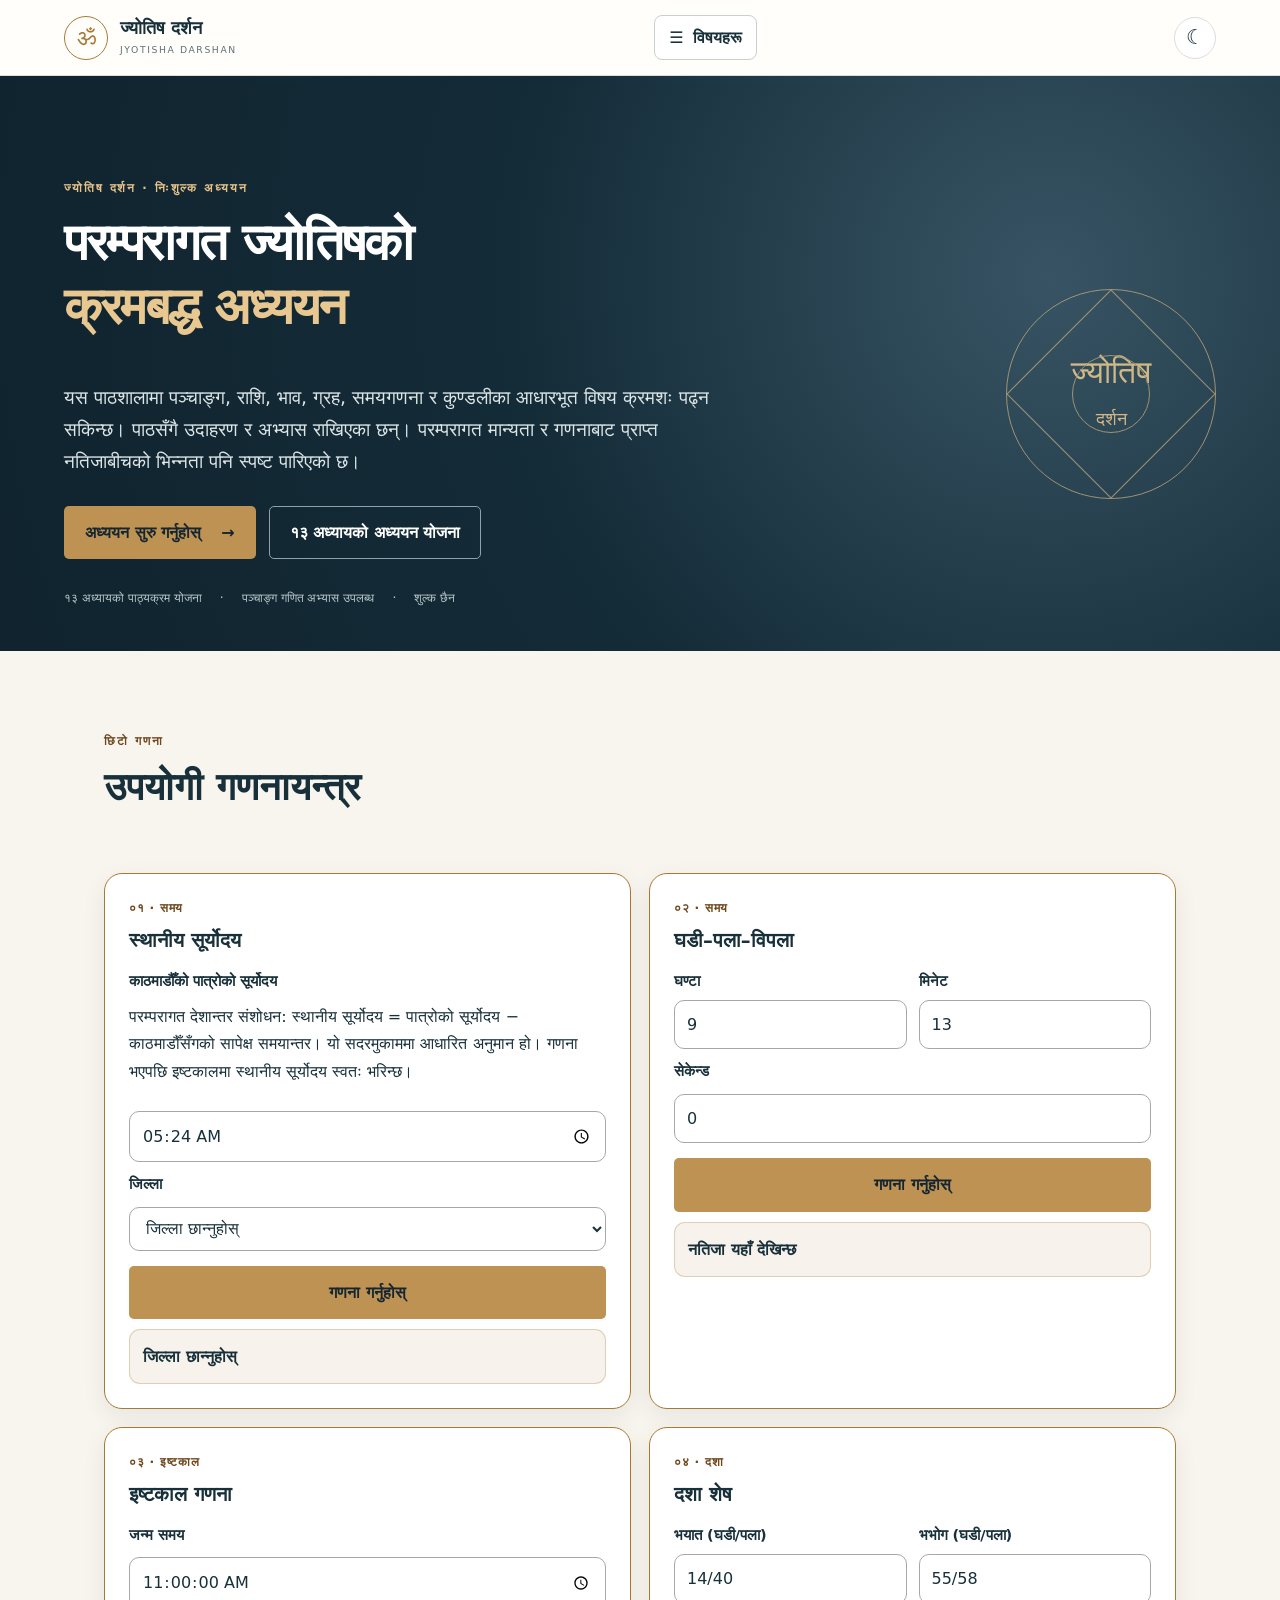
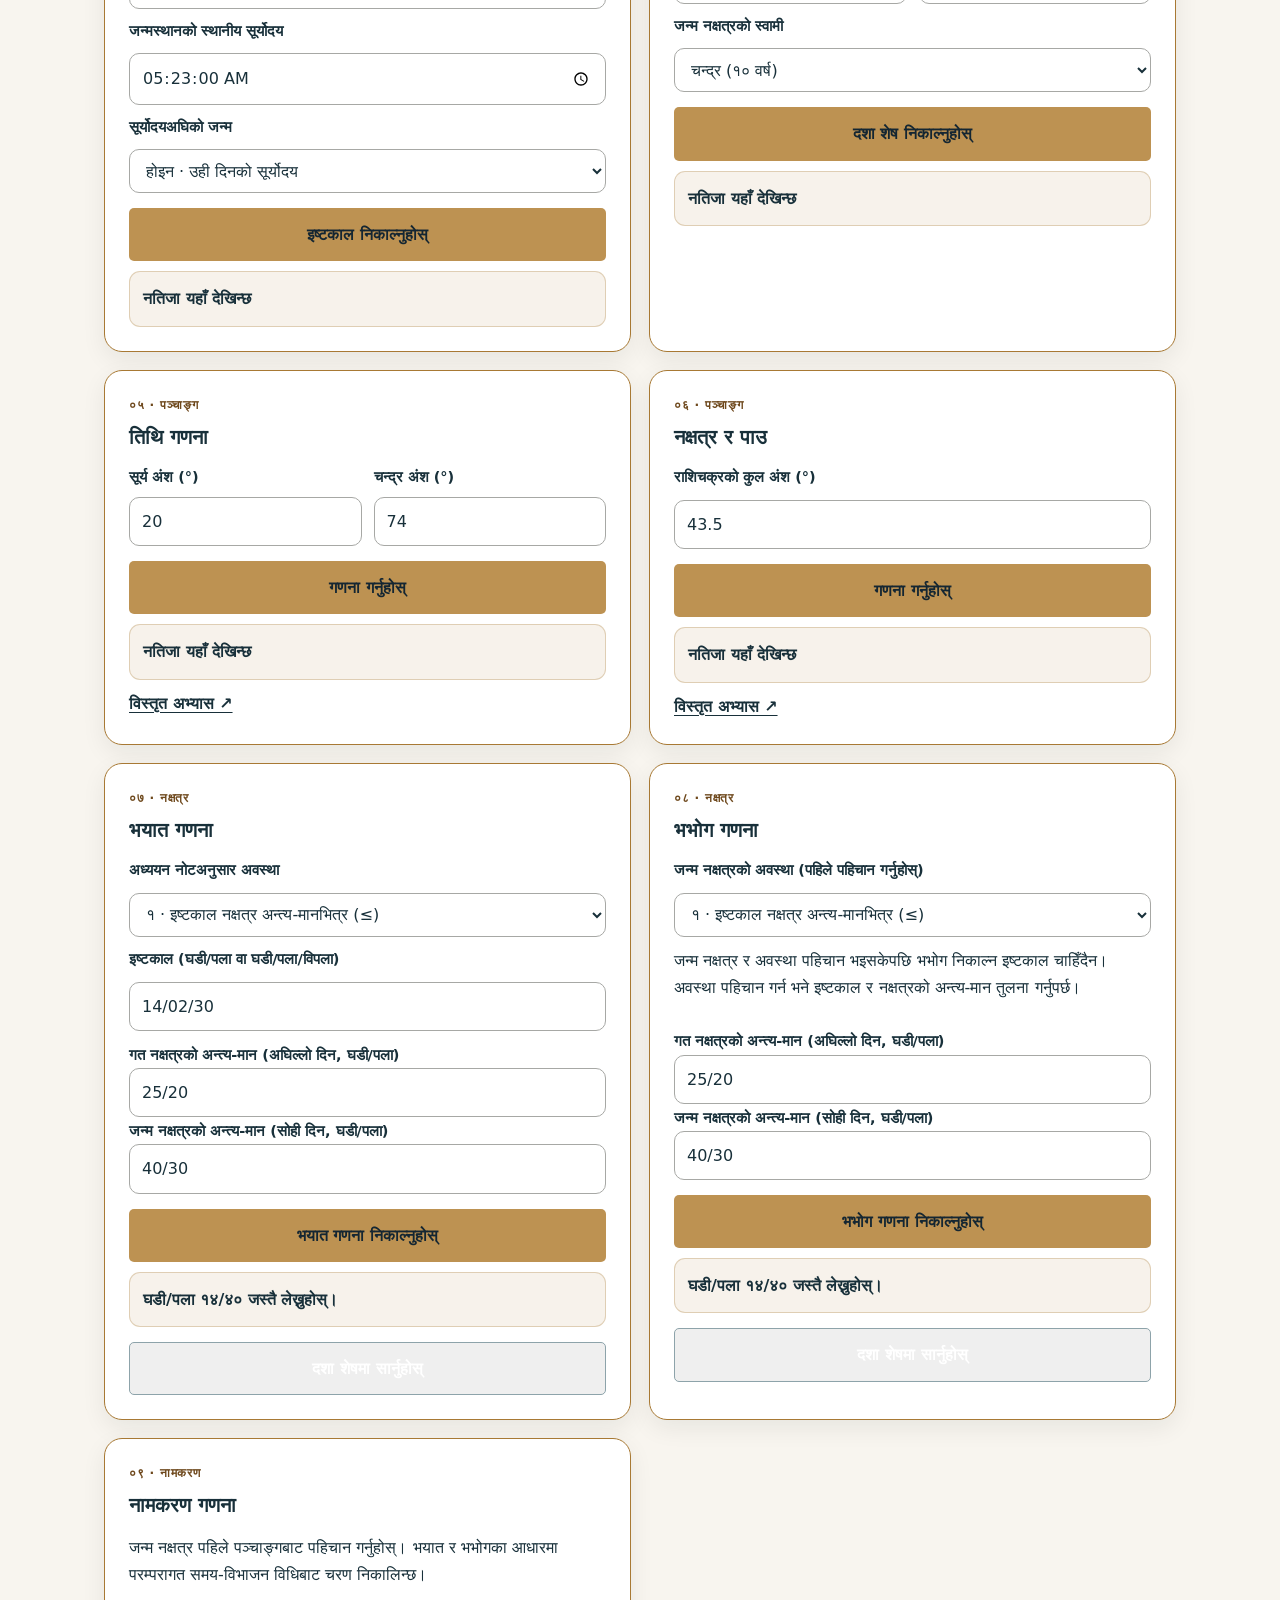
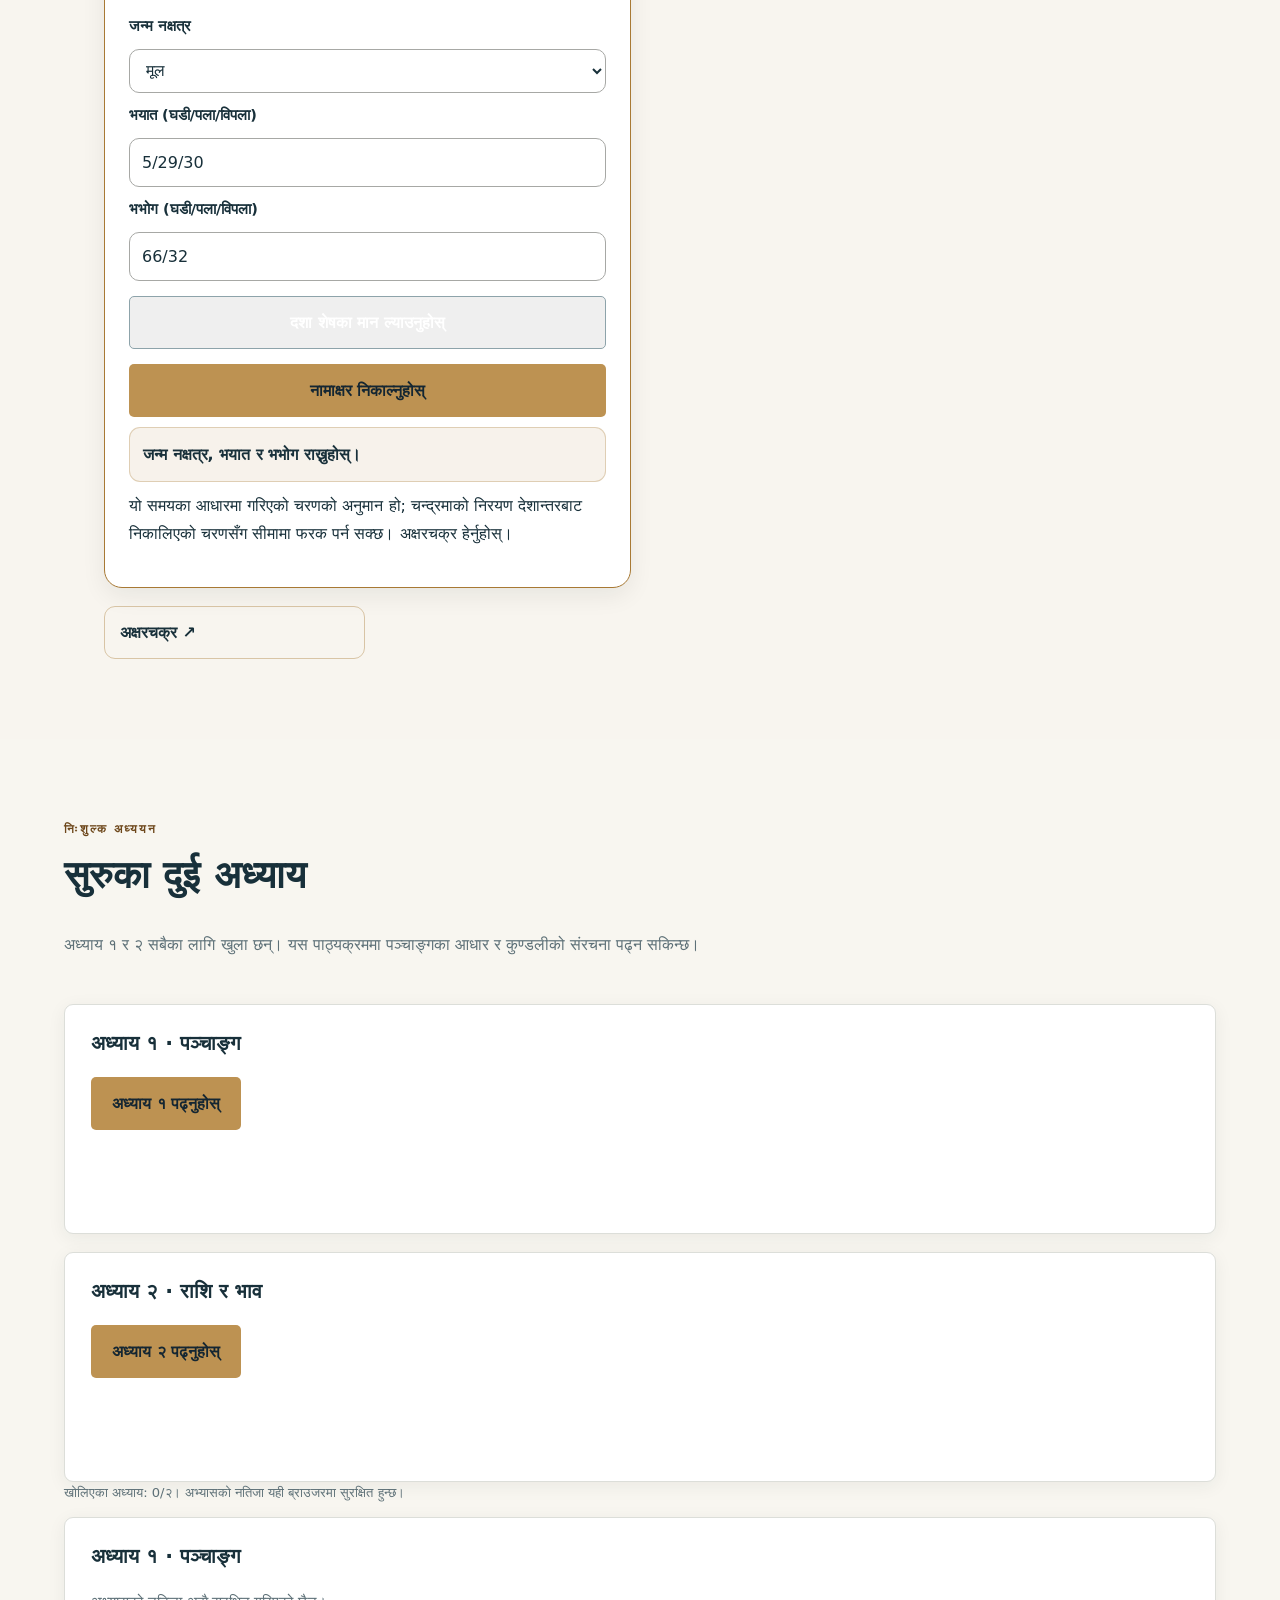
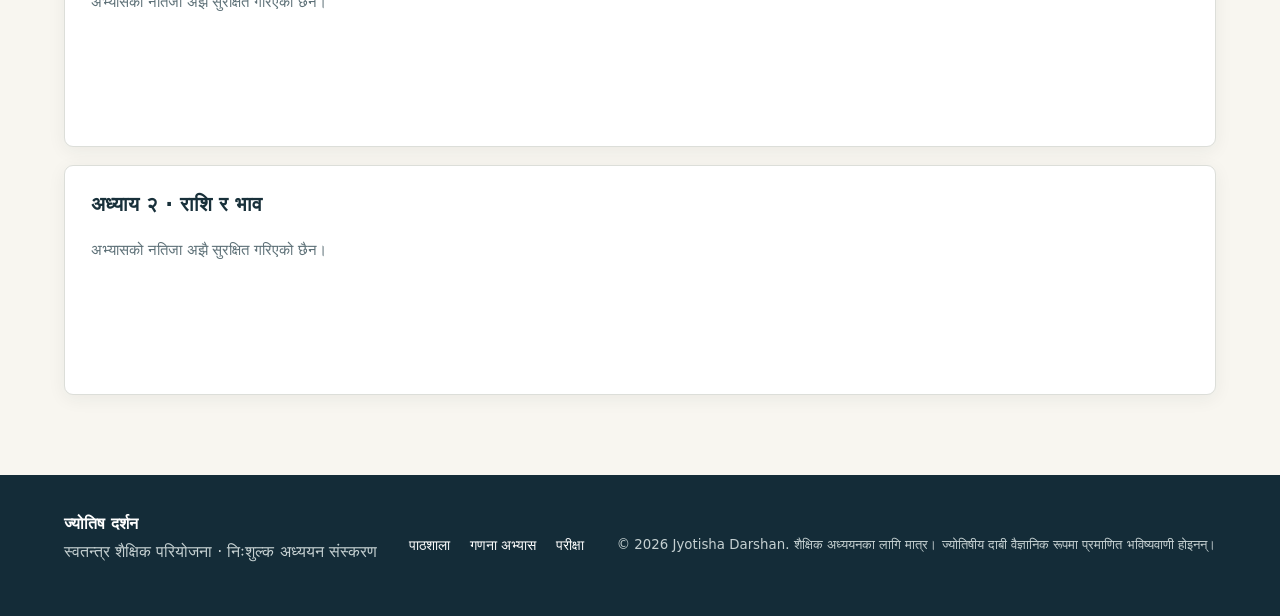
==== index.html @ d3a84561 "Refresh calculator safeguards" ====
<!doctype html><html lang="ne"><head><meta charset="utf-8"><meta name="viewport" content="width=device-width,initial-scale=1"><meta name="theme-color" content="#172b38"><meta name="description" content="ज्योतिष दर्शन: पञ्चाङ्ग, राशि, ग्रह, कुण्डली र परम्परागत ज्योतिषका विषयमा नेपाली भाषामा क्रमबद्ध अध्ययन, उदाहरण र अभ्यास।"><title>ज्योतिष दर्शन | Jyotisha Darshan</title><link rel="manifest" href="manifest.webmanifest"><link rel="stylesheet" href="style.css?v=202"><script src="public-theme.js"></script><link rel="icon" href="icon.svg"></head><body class="public-learning">
<a class="skip-to-content" href="#main-content">मुख्य सामग्रीमा जानुहोस्</a>
<header class="site-header"><a class="brand" href="index.html#home"><span class="brandmark">ॐ</span><span><strong>ज्योतिष दर्शन</strong><small>JYOTISHA DARSHAN</small></span></a><button class="menu" id="menu" aria-label="विषय सूची खोल्नुहोस्" aria-controls="nav" aria-expanded="false">☰ <span>विषयहरू</span></button><nav id="nav" aria-label="मुख्य विषयसूची"><a href="index.html#home">गृहपृष्ठ</a><a href="index.html#dashboard">अध्ययन कक्ष</a><a href="index.html?chapter=1">पाठहरू</a><a href="akshara-chakra.html">अक्षरचक्र</a><a href="course.html">पाठ्यक्रमको जानकारी</a><a href="index.html?chapter=2#chapter2exam">परीक्षा</a><a href="index.html#homeCalculators">गणना अभ्यास</a></nav><button type="button" id="themeToggle" class="theme-toggle" aria-label="अँध्यारो रूप" aria-pressed="false" title="उज्यालो / अँध्यारो रूप">☾</button></header>
<main id="main-content" tabindex="-1"><section id="home" class="hero"><div class="hero-inner"><p class="eyebrow">ज्योतिष दर्शन · निःशुल्क अध्ययन</p><h1>परम्परागत ज्योतिषको<br><em>क्रमबद्ध अध्ययन</em></h1><p class="lead">यस पाठशालामा पञ्चाङ्ग, राशि, भाव, ग्रह, समयगणना र कुण्डलीका आधारभूत विषय क्रमशः पढ्न सकिन्छ। पाठसँगै उदाहरण र अभ्यास राखिएका छन्। परम्परागत मान्यता र गणनाबाट प्राप्त नतिजाबीचको भिन्नता पनि स्पष्ट पारिएको छ।</p><div class="actions"><a class="button primary" href="#dashboard">अध्ययन सुरु गर्नुहोस् <span>→</span></a><a class="button outline" href="course.html">१३ अध्यायको अध्ययन योजना</a></div><div class="hero-foot"><span>१३ अध्यायको पाठ्यक्रम योजना</span><span>पञ्चाङ्ग गणित अभ्यास उपलब्ध</span><span>शुल्क छैन</span></div></div><div class="orb" aria-hidden="true"><div class="orbit"><div class="orb-center">ज्योतिष<br><span>दर्शन</span></div></div></div></section>
<section class="home-tools section" id="homeCalculators" aria-labelledby="homeToolsTitle"><div class="section-heading"><div><p class="eyebrow">छिटो गणना</p><h2 id="homeToolsTitle">उपयोगी गणनायन्त्र</h2></div></div><div class="home-tools-grid">
<div class="home-tool-card"><span class="home-tool-tag">०१ · समय</span><h3>स्थानीय सूर्योदय</h3><label for="htSunrise">काठमाडौँको पात्रोको सूर्योदय</label><p class="home-tool-hint">परम्परागत देशान्तर संशोधन: स्थानीय सूर्योदय = पात्रोको सूर्योदय − काठमाडौँसँगको सापेक्ष समयान्तर। यो सदरमुकाममा आधारित अनुमान हो। गणना भएपछि इष्टकालमा स्थानीय सूर्योदय स्वतः भरिन्छ।</p><input id="htSunrise" type="time" value="05:24"><label for="htDistrict">जिल्ला</label><select id="htDistrict"><option value="">जिल्ला छान्नुहोस्</option></select><button type="button" id="htSunriseGo" class="button primary">गणना गर्नुहोस्</button><output id="htSunriseOut" class="home-tool-result" aria-live="polite">जिल्ला छान्नुहोस्</output></div>
<div class="home-tool-card"><span class="home-tool-tag">०२ · समय</span><h3>घडी–पला–विपला</h3><div class="home-tool-pair"><div><label for="htHours">घण्टा</label><input id="htHours" type="number" min="0" max="23" value="9"></div><div><label for="htMinutes">मिनेट</label><input id="htMinutes" type="number" min="0" max="59" value="13"></div></div><label for="htSeconds">सेकेन्ड</label><input id="htSeconds" type="number" min="0" max="59" step="1" value="0"><button type="button" id="htGhadiGo" class="button primary">गणना गर्नुहोस्</button><output id="htGhadiOut" class="home-tool-result" aria-live="polite">नतिजा यहाँ देखिन्छ</output></div>
<div class="home-tool-card"><span class="home-tool-tag">०३ · इष्टकाल</span><h3>इष्टकाल गणना</h3><label for="htBirth">जन्म समय</label><input id="htBirth" type="time" step="1" value="11:00:00"><label for="htLocalSunrise">जन्मस्थानको स्थानीय सूर्योदय</label><input id="htLocalSunrise" type="time" step="1" value="05:23:00"><label for="htPrevious">सूर्योदयअघिको जन्म</label><select id="htPrevious"><option value="same">होइन · उही दिनको सूर्योदय</option><option value="previous">हो · अघिल्लो दिनको सूर्योदय प्रविष्ट</option></select><button type="button" id="htIstGo" class="button primary">इष्टकाल निकाल्नुहोस्</button><output id="htIstOut" class="home-tool-result" aria-live="polite">नतिजा यहाँ देखिन्छ</output></div>
<div class="home-tool-card"><span class="home-tool-tag">०४ · दशा</span><h3>दशा शेष</h3><div class="home-tool-pair"><div><label for="htBhayat">भयात (घडी/पला)</label><input id="htBhayat" value="14/40" placeholder="14/40"></div><div><label for="htBhavog">भभोग (घडी/पला)</label><input id="htBhavog" value="55/58" placeholder="55/58"></div></div><label for="htLord">जन्म नक्षत्रको स्वामी</label><select id="htLord"><option value="moon">चन्द्र (१० वर्ष)</option><option value="mars">मङ्गल (७ वर्ष)</option><option value="rahu">राहु (१८ वर्ष)</option><option value="jupiter">बृहस्पति (१६ वर्ष)</option><option value="saturn">शनि (१९ वर्ष)</option><option value="mercury">बुध (१७ वर्ष)</option><option value="ketu">केतु (७ वर्ष)</option><option value="venus">शुक्र (२० वर्ष)</option><option value="sun">सूर्य (६ वर्ष)</option></select><button type="button" id="htDashaGo" class="button primary">दशा शेष निकाल्नुहोस्</button><output id="htDashaOut" class="home-tool-result" aria-live="polite">नतिजा यहाँ देखिन्छ</output></div>
<div class="home-tool-card"><span class="home-tool-tag">०५ · पञ्चाङ्ग</span><h3>तिथि गणना</h3><div class="home-tool-pair"><div><label for="htSun">सूर्य अंश (°)</label><input id="htSun" type="text"    value="20"></div><div><label for="htMoon">चन्द्र अंश (°)</label><input id="htMoon" type="text"    value="74"></div></div><button type="button" id="htTithiGo" class="button primary">गणना गर्नुहोस्</button><output id="htTithiOut" class="home-tool-result" aria-live="polite">नतिजा यहाँ देखिन्छ</output><a href="index.html?chapter=1#practice">विस्तृत अभ्यास ↗</a></div>
<div class="home-tool-card"><span class="home-tool-tag">०६ · पञ्चाङ्ग</span><h3>नक्षत्र र पाउ</h3><label for="htNakDegree">राशिचक्रको कुल अंश (°)</label><input id="htNakDegree" type="text"    value="43.5"><button type="button" id="htNakGo" class="button primary">गणना गर्नुहोस्</button><output id="htNakOut" class="home-tool-result" aria-live="polite">नतिजा यहाँ देखिन्छ</output><a href="index.html?chapter=1#practice">विस्तृत अभ्यास ↗</a></div>
<div class="home-tool-card" id="bhayatCalculator"><span class="home-tool-tag">०७ · नक्षत्र</span><h3>भयात गणना</h3><label for="htBYCase">अध्ययन नोटअनुसार अवस्था</label><select id="htBYCase"><option value="one">१ · इष्टकाल नक्षत्र अन्त्य-मानभित्र (≤)</option><option value="two">२ · नक्षत्र समाप्तिपछि जन्म (क्षयपछि समेत)</option><option value="three">३ · क्षय नक्षत्रमा जन्म</option><option value="four">४ · वृद्धि नक्षत्र (अहोरात्र)</option></select><label for="htBYIshta">इष्टकाल (घडी/पला वा घडी/पला/विपला)</label><input id="htBYIshta" value="14/02/30" placeholder="14/02/30"><div id="htBYOne"><label for="htBYPrev">गत नक्षत्रको अन्त्य-मान (अघिल्लो दिन, घडी/पला)</label><input id="htBYPrev" inputmode="numeric" value="25/20" placeholder="25/20"><label for="htBYToday">जन्म नक्षत्रको अन्त्य-मान (सोही दिन, घडी/पला)</label><input id="htBYToday" inputmode="numeric" value="40/30" placeholder="40/30"></div><div id="htBYTwo" hidden><label for="htBYCurrent">सोही दिनको नक्षत्र अन्त्य-मान (घडी/पला)</label><input id="htBYCurrent" inputmode="numeric" value="8/33" placeholder="10/00"><p class="home-tool-hint">क्षय नक्षत्र समाप्त भएपछि जन्म भए पनि यही अवस्था छान्नुहोस् र क्षय नक्षत्रको अन्त्य-मान राख्नुहोस्।</p></div><div id="htBYThree" hidden><label for="htBYAkshaya">अक्षय नक्षत्रको अन्त्य-मान (घडी/पला)</label><input id="htBYAkshaya" inputmode="numeric" value="08/00" placeholder="08/00"><label for="htBYKshaya">क्षय नक्षत्रको अन्त्य-मान (घडी/पला)</label><input id="htBYKshaya" inputmode="numeric" value="35/00" placeholder="35/00"></div><div id="htBYFour" hidden><label for="htBYGrowthPrev">वृद्धि नक्षत्रभन्दा अघिल्लो नक्षत्रको अन्त्य-मान (घडी/पला)</label><input id="htBYGrowthPrev" inputmode="numeric" value="54/47" placeholder="54/47"><label for="htBYGrowthEnd">दोस्रो सूर्योदयपछिको वृद्धि नक्षत्र अन्त्य-मान (घडी/पला)</label><input id="htBYGrowthEnd" inputmode="numeric" value="00/48" placeholder="00/48"><label for="htBYGrowthDay">जन्म भएको सूर्योदय</label><select id="htBYGrowthDay"><option value="first">पहिलो सूर्योदयपछिको दिन</option><option value="second">दोस्रो सूर्योदयपछिको दिन</option></select></div><button type="button" id="htBYGo" class="button primary">भयात गणना निकाल्नुहोस्</button><output id="htBYOut" class="home-tool-result" aria-live="polite">घडी/पला १४/४० जस्तै लेख्नुहोस्।</output><button type="button" id="htBYUse" class="button outline" hidden>दशा शेषमा सार्नुहोस्</button></div>
<div class="home-tool-card" id="bhabhogCalculator"><span class="home-tool-tag">०८ · नक्षत्र</span><h3>भभोग गणना</h3><label for="htBGCase">जन्म नक्षत्रको अवस्था (पहिले पहिचान गर्नुहोस्)</label><select id="htBGCase"><option value="one">१ · इष्टकाल नक्षत्र अन्त्य-मानभित्र (≤)</option><option value="two">२ · नक्षत्र समाप्तिपछि जन्म (क्षयपछि समेत)</option><option value="three">३ · क्षय नक्षत्रमा जन्म</option><option value="four">४ · वृद्धि नक्षत्र (अहोरात्र)</option></select><p class="home-tool-hint">जन्म नक्षत्र र अवस्था पहिचान भइसकेपछि भभोग निकाल्न इष्टकाल चाहिँदैन। अवस्था पहिचान गर्न भने इष्टकाल र नक्षत्रको अन्त्य-मान तुलना गर्नुपर्छ।</p><div id="htBGOne"><label for="htBGPrev">गत नक्षत्रको अन्त्य-मान (अघिल्लो दिन, घडी/पला)</label><input id="htBGPrev" inputmode="numeric" value="25/20" placeholder="25/20"><label for="htBGToday">जन्म नक्षत्रको अन्त्य-मान (सोही दिन, घडी/पला)</label><input id="htBGToday" inputmode="numeric" value="40/30" placeholder="40/30"></div><div id="htBGTwo" hidden><label for="htBGCurrent">सोही दिनको नक्षत्र अन्त्य-मान (घडी/पला)</label><input id="htBGCurrent" inputmode="numeric" value="8/33" placeholder="10/00"><label for="htBGNext">आगामी दिनको जन्म नक्षत्र अन्त्य-मान (घडी/पला)</label><input id="htBGNext" inputmode="numeric" value="15/05" placeholder="25/00"></div><div id="htBGThree" hidden><label for="htBGAkshaya">अक्षय नक्षत्रको अन्त्य-मान (घडी/पला)</label><input id="htBGAkshaya" inputmode="numeric" value="08/00" placeholder="08/00"><label for="htBGKshaya">क्षय नक्षत्रको अन्त्य-मान (घडी/पला)</label><input id="htBGKshaya" inputmode="numeric" value="35/00" placeholder="35/00"></div><div id="htBGFour" hidden><label for="htBGGrowthPrev">वृद्धि नक्षत्रभन्दा अघिल्लो नक्षत्रको अन्त्य-मान (घडी/पला)</label><input id="htBGGrowthPrev" inputmode="numeric" value="54/47" placeholder="54/47"><label for="htBGGrowthEnd">दोस्रो सूर्योदयपछिको वृद्धि नक्षत्र अन्त्य-मान (घडी/पला)</label><input id="htBGGrowthEnd" inputmode="numeric" value="00/48" placeholder="00/48"></div><button type="button" id="htBGGo" class="button primary">भभोग गणना निकाल्नुहोस्</button><output id="htBGOut" class="home-tool-result" aria-live="polite">घडी/पला १४/४० जस्तै लेख्नुहोस्।</output><button type="button" id="htBGUse" class="button outline" hidden>दशा शेषमा सार्नुहोस्</button></div>
<div class="home-tool-card" id="namingCalculator"><span class="home-tool-tag">०९ · नामकरण</span><h3>नामकरण गणना</h3><p class="home-tool-hint">जन्म नक्षत्र पहिले पञ्चाङ्गबाट पहिचान गर्नुहोस्। भयात र भभोगका आधारमा परम्परागत समय-विभाजन विधिबाट चरण निकालिन्छ।</p><label for="htNameNak">जन्म नक्षत्र</label><select id="htNameNak"><option value="0">अश्विनी</option><option value="1">भरणी</option><option value="2">कृत्तिका</option><option value="3">रोहिणी</option><option value="4">मृगशिरा</option><option value="5">आर्द्रा</option><option value="6">पुनर्वसु</option><option value="7">पुष्य</option><option value="8">आश्लेषा</option><option value="9">मघा</option><option value="10">पूर्वाफाल्गुनी</option><option value="11">उत्तराफाल्गुनी</option><option value="12">हस्त</option><option value="13">चित्रा</option><option value="14">स्वाती</option><option value="15">विशाखा</option><option value="16">अनुराधा</option><option value="17">ज्येष्ठा</option><option value="18" selected>मूल</option><option value="19">पूर्वाषाढा</option><option value="20">उत्तराषाढा</option><option value="21">श्रवण</option><option value="22">धनिष्ठा</option><option value="23">शतभिषा</option><option value="24">पूर्वाभाद्रपदा</option><option value="25">उत्तराभाद्रपदा</option><option value="26">रेवती</option></select><label for="htNameA">भयात (घडी/पला/विपला)</label><input id="htNameA" value="5/29/30"><label for="htNameB">भभोग (घडी/पला/विपला)</label><input id="htNameB" value="66/32"><button type="button" id="htNameLoad" class="button outline">दशा शेषका मान ल्याउनुहोस्</button><button type="button" id="htNameGo" class="button primary">नामाक्षर निकाल्नुहोस्</button><output id="htNameOut" class="home-tool-result" aria-live="polite">जन्म नक्षत्र, भयात र भभोग राख्नुहोस्।</output><p class="home-tool-hint">यो समयका आधारमा गरिएको चरणको अनुमान हो; चन्द्रमाको निरयण देशान्तरबाट निकालिएको चरणसँग सीमामा फरक पर्न सक्छ। <a href="akshara-chakra.html">अक्षरचक्र हेर्नुहोस्</a>।</p></div></div><div class="home-tool-more"><a href="akshara-chakra.html">अक्षरचक्र ↗</a></div></section>
<section id="dashboard" class="section learning-dashboard"><div class="section-heading"><div><p class="eyebrow">निःशुल्क अध्ययन</p><h2>सुरुका दुई अध्याय</h2><p>अध्याय १ र २ सबैका लागि खुला छन्। यस पाठ्यक्रममा पञ्चाङ्गका आधार र कुण्डलीको संरचना पढ्न सकिन्छ।</p></div></div><div class="cards two"><article class="tile"><h3>अध्याय १ · पञ्चाङ्ग</h3><a class="button primary" href="index.html?chapter=1#pathshala">अध्याय १ पढ्नुहोस्</a></article><article class="tile"><h3>अध्याय २ · राशि र भाव</h3><a class="button primary" href="index.html?chapter=2#chapter2">अध्याय २ पढ्नुहोस्</a></article></div></section><section class="section" id="pathshala"><div class="akshara-reference-link"><div><strong>नक्षत्र नामाक्षर सन्दर्भ</strong><p>२७ नक्षत्र, १०८ चरण र नामकरणका अक्षरहरू एउटै खोज्न मिल्ने पृष्ठमा।</p></div><a class="button primary" href="akshara-chakra.html">अक्षरचक्र खोल्नुहोस् →</a></div><div class="section-heading"><div><p class="eyebrow">अध्याय ०१ · आधारभूत अध्ययन</p><h2>पञ्चाङ्गका आधार</h2><p>तिथि, वार, नक्षत्र, योग र करणका अर्थ, गणना र परम्परागत प्रयोगको क्रमबद्ध अध्ययन।</p></div><span class="status">अध्याय ०१ · पाठ उपलब्ध</span></div><div class="cards three"><article class="tile active"><span class="tile-num">अध्याय ०१</span><h3>पञ्चाङ्ग</h3><p>तिथि, वार, नक्षत्र, योग र करणका आधारभूत अर्थ।</p><button class="text-button" id="openLesson" aria-expanded="false" aria-controls="lesson">पाठ खोल्नुहोस् →</button></article><article class="tile"><span class="tile-num">अध्याय ०२</span><h3>राशि र भाव</h3><p>भाव, राशि र लग्नको सम्बन्ध बुझ्ने अन्तरक्रियात्मक अभ्यास।</p><a class="text-button" href="index.html?chapter=2">अध्याय २ खोल्नुहोस् →</a></article><article class="tile muted"><span class="tile-num">अध्याय ०३–१३</span><h3>थप अध्यायहरू</h3><p>अध्याय ३–१३ मा ग्रह, गणना, कुण्डली अध्ययन र परम्परागत प्रयोगसम्बन्धी पाठ तथा अभ्यास उपलब्ध छन्।</p><a class="text-button" href="index.html#dashboard">अध्ययन कक्ष खोल्नुहोस् →</a></article></div>
<div id="lesson" class="lesson" tabindex="-1" hidden><div class="lesson-top"><div><p class="eyebrow">अध्याय ०१ · विस्तृत पाठ</p><h3>पञ्चाङ्गका पाँच अङ्ग</h3></div><button class="close" id="closeLesson" aria-label="पाठ बन्द गर्नुहोस्">✕</button></div><p>पञ्चाङ्ग परम्परागत कालगणनामा प्रयोग हुने पाँच अङ्गको समुच्चय हो: तिथि, वार, नक्षत्र, योग र करण। प्रत्येक अङ्गले समयको फरक पक्ष बुझाउँछ। तिथिले सूर्य र चन्द्रमाको कोणीय अन्तर, वारले दिन, नक्षत्रले चन्द्रमाको राशिचक्रस्थित क्षेत्र, योगले सूर्य र चन्द्रमाका भोगांशको योग तथा करणले तिथिको आधा भाग जनाउँछ। तलका पाँच अङ्ग क्रमशः खोलेर तिनको अर्थ, गणनाको आधार र प्रयोग बुझ्नुहोस्।</p><div class="tabs" id="angaTabs" role="group" aria-label="पञ्चाङ्ग अङ्ग"></div><div id="angaDetail" class="detail" aria-live="polite"></div><div class="study-module"><p class="eyebrow">अध्याय ०१ · थप अध्ययन</p><h4>तिथि र पक्ष</h4><p>एक चन्द्रमासमा ३० तिथि हुन्छन्: शुक्ल पक्षमा १५ र कृष्ण पक्षमा १५। प्रतिपदादेखि चतुर्दशीसम्मका नाम दुवै पक्षमा दोहोरिन्छन्। शुक्ल पक्षको अन्त्य पूर्णिमा र कृष्ण पक्षको अन्त्य औँसी हो। </p><div class="study-grid"><div class="study-panel"><strong>नन्दादि तिथि समूह</strong><p>नन्दा, भद्रा, जया, रिक्ता र पूर्णा गरी पाँच समूह तीनपटक दोहोरिन्छन्। तिथि १, ६ र ११ नन्दा समूहमा; २, ७ र १२ भद्रामा पर्छन्। त्यसैगरी ३/८/१३ जया, ४/९/१४ रिक्ता र ५/१०/१५ पूर्णा समूहमा पर्छन्। यो वर्गीकरण तिथिको नाम होइन, तिथिलाई समूहमा राख्ने परम्परागत तरिका हो।</p><label for="tithiNumber">पक्षभित्रको तिथि क्रम (१–१५)</label><select id="tithiNumber"></select><p id="tithiGroupResult" class="result" aria-live="polite"></p></div><div class="study-panel"><strong>३६०° बाट नक्षत्र र पाउ</strong><p>राशिचक्रको ३६०° लाई २७ बराबर नक्षत्रमा बाँड्दा प्रत्येक नक्षत्र १३°२०′ को हुन्छ। प्रत्येक नक्षत्रलाई फेरि चार पाउमा बाँडिन्छ; एक पाउ ३°२०′ हुन्छ। उदाहरण: ४३.५° भनेको मेषको सुरुवाती बिन्दुदेखि गनिएको कुल भोगांश हो। पहिलो तीन नक्षत्रको ४०° पूरा भएपछि रोहिणी सुरु हुन्छ। बाँकी ३°३०′ रोहिणीको दोस्रो पाउमा पर्छ। यो ४३.५° कुनै एउटै राशिभित्रको अंश होइन। तल भोगांश राखेर नक्षत्र र पाउ जाँच्नुहोस्।</p><label for="nakDegree">राशिचक्रको अंश (० देखि ३५९.९९)</label><input id="nakDegree" type="number" min="0" max="359.99" step="0.01" value="43.5" inputmode="decimal"><button id="nakCalculate" class="button primary" type="button">नक्षत्र क्रम र पाउ निकाल्नुहोस्</button><p id="nakResult" class="result" aria-live="polite"></p></div></div><h4>तिथिको कोणीय अभ्यास</h4><p class="note"><strong>अभ्यास गर्ने क्रम:</strong> (१) सूर्य र चन्द्रमाको भोगांश लेख्नुहोस्। (२) चन्द्रमाबाट सूर्य घटाउनुहोस्। (३) अन्तर ऋणात्मक भए ३६०° थप्नुहोस्। (४) अन्तरलाई १२° का खण्डमा बाँडेर तिथिको क्रम पहिचान गर्नुहोस्। उदाहरण: ७४° − २०° = ५४°; चारवटा १२° का खण्ड पूरा भएका छन् र पाँचौँ खण्डको ६° बितेको छ। त्यसैले शुक्ल पञ्चमी चलिरहेको छ।</p><p class="note"><strong>सुरु गर्नुअघि:</strong> भोगांश भन्नाले राशिचक्रको सुरुवाती बिन्दुदेखि मापन गरिएको कोणीय स्थान बुझिन्छ। यहाँ सूर्य र चन्द्रमाका भोगांश एउटै निरयन वा सायन सन्दर्भमा दिइएको मानिएको छ। फरक सन्दर्भका मान मिसाएर तिथि निकाल्न मिल्दैन।</p><p>तिथि निकाल्न पहिले चन्द्रमाको भोगांशबाट सूर्यको भोगांश घटाउनुहोस्। उत्तर ऋणात्मक आए ३६०° थपेर ०° देखि ३६०° बीचको अन्तर लिनुहोस्। त्यसपछि अन्तरलाई १२° ले भाग गर्नुहोस्। प्रत्येक १२° पूरा हुँदा एउटा तिथि सकिन्छ; बाँकी अंशले चलिरहेको तिथिभित्रको प्रगति जनाउँछ। ०° देखि १८०° सम्म शुक्ल पक्ष र १८०° देखि ३६०° सम्म कृष्ण पक्षको क्रम पर्छ। उदाहरणका लागि सूर्य २०° र चन्द्रमा ७४° भए अन्तर ५४° हुन्छ। ५४ ÷ १२ = ४.५, अर्थात् चार तिथि पूरा भई शुक्ल पञ्चमी चलिरहेको हुन्छ। ठीक १२° को गुणजमा नयाँ तिथि सुरु हुन्छ। यहाँका अंश काल्पनिक हुन्; वास्तविक पञ्चाङ्ग वा तिथिको समय निर्धारण गरिएको होइन।</p><div class="study-grid"><div class="study-panel"><label for="sunLongitude">सूर्यको भोगांश (०–३५९.९९°)</label><input id="sunLongitude" type="number" min="0" max="359.99" step="0.01" value="20"><label for="moonLongitude">चन्द्रमाको भोगांश (०–३५९.९९°)</label><input id="moonLongitude" type="number" min="0" max="359.99" step="0.01" value="74"><button id="tithiCalculate" class="button primary" type="button">तिथि गणना गर्नुहोस्</button><p id="tithiCalcResult" class="result" aria-live="polite"></p></div><div class="study-panel"><strong>सीमाको अर्को उदाहरण</strong><p>सूर्य २०° र चन्द्रमा ८०° भए कोणीय अन्तर ६०° हुन्छ। यसले शुक्ल पक्षको षष्ठी सुरु हुने सीमा जनाउँछ। ठीक सीमामा र त्यस आसपासको वास्तविक पञ्चाङ्ग निर्धारणका लागि उपयुक्त खगोलीय गणना र समय-सन्दर्भ आवश्यक हुन्छ।</p><p class="note">अध्ययन स्रोत: ज्योतिष शास्त्र: अध्ययन नोट, अध्याय १, पृ. २–७। गणनाको अन्तरक्रियात्मक रूप यहाँ शिक्षणका लागि तयार गरिएको हो।</p></div></div></div><div class="study-module" id="chapter1Expanded"><p class="eyebrow">अध्याय ०१ · स्रोतअनुसार विस्तृत अध्ययन · पृष्ठ २–१०</p><h3>पञ्चाङ्गका थप अङ्ग र सूची</h3><p>तलका नौ खण्ड मूल अध्ययन सामग्रीको क्रमअनुसार राखिएका छन्। पहिलो पटक पढ्दा क्रमशः सबै खण्ड खोल्नुहोस्। पुनरावृत्तिका बेला आफूलाई आवश्यक विषय मात्र खोलेर पढ्न सकिन्छ। प्रत्येक खण्डको शीर्षक थिच्दा व्याख्या खुल्छ।</p>
<details><summary>१.१ पञ्चाङ्गका पाँच अङ्ग · पृ. २</summary><p>पञ्चाङ्गका पाँच अङ्ग तिथि, वार, नक्षत्र, योग र करण हुन्। तिथि एक चन्द्रमासमा ३० वटा गनिन्छ; वार सात, नक्षत्र २७, विष्कुम्भादि योग २७ र करणका प्रकार ११ छन्। कुनै एक दिनको पञ्चाङ्गमा उदाहरणका लागि द्वितीया तिथि, आइतबार, रोहिणी नक्षत्र, शुभ योग र बालव करण लेखिएको हुन सक्छ। यो केवल स्वरूप बुझाउने उदाहरण हो, कुनै निश्चित दिनको वास्तविक पञ्चाङ्ग होइन। </p></details>
<details><summary>१.२ तिथि, पक्ष र नन्दादि समूह · पृ. २–३</summary><p>एक चन्द्रमासमा ३० तिथि तर फरक नाम १६ मात्र: प्रतिपदादेखि चतुर्दशीसम्म १४ नाम दुवै पक्षमा दोहोरिन्छन्; पूर्णिमा र औँसी अलग नाम हुन्। नन्दा: १,६,११; भद्रा: २,७,१२; जया: ३,८,१३; रिक्ता: ४,९,१४; पूर्णा: ५,१०,१५। औँसी (३०) पनि पूर्णा समूहमा पर्छ। </p></details>
<details><summary>१.२क अंश, कला, विकला र भाग · पृ. ५–७</summary><p>राशिचक्रलाई ३६० बराबर अंश (डिग्री) मा विभाजन गरिन्छ। १ राशि = ३०°; १ अंश = ६० कला (′); १ कला = ६० विकला (″)। यहाँ कला र विकला कोणका एकाइ हुन्, समयका मिनेट र सेकेन्ड होइनन्। १ नक्षत्र = १३°२०′ र त्यसका चार पाउमध्ये प्रत्येक = ३°२०′ हुन्छ। त्यसैले ९ पाउ = १ राशि र १०८ पाउ = पूरा ३६०° राशिचक्र। उदाहरण: २°३०′ लाई कलामा बदल्दा २ × ६० + ३० = १५० कला हुन्छ।</p><p><strong>गणितीय अभ्यास:</strong> १३°२०′ ÷ २ = ६°४०′; १३°२०′ ÷ ४ = ३°२०′। <strong>विधि:</strong> १३°२०′ = (१३ × ६० + २०) = ८०० कला। ८०० ÷ ४ = २०० कला = ३°२०′। त्यसैगरी ५५°३६′ = ३३३६ कला; ३३३६ ÷ १२ = २७८ कला = ४°३८′। <strong>आफैँ हल गर्नुहोस्:</strong> २६°४५′ ÷ ४। जाँचका लागि उत्तर ६°४१′१५″ हो। </p></details>
<details><summary>१.३ वार र वारेश · पृ. ८</summary><p><strong>वारेश</strong> भनेको सम्बन्धित वारसँग परम्परागत रूपमा जोडिएको ग्रह हो। आइतबार–सूर्य; सोमबार–चन्द्र; मङ्गलबार–मङ्गल; बुधबार–बुध; बिहीबार–बृहस्पति; शुक्रबार–शुक्र; शनिबार–शनि। परम्परागत वार सूर्योदयदेखि अर्को सूर्योदयसम्म मानिन्छ। त्यसैले मध्यरातमा फेरिने नागरिक पात्रोको दिन र सूर्योदयमा फेरिने परम्परागत वारको सीमा एउटै नहुन सक्छ। </p></details>
<details><summary>१.४ नक्षत्र र विंशोत्तरी स्वामी · पृ. ८–९</summary><p>यस सूचीमा २७ नक्षत्र, प्रत्येक नक्षत्रसँग सम्बन्धित विंशोत्तरी दशास्वामी र त्यस ग्रहको महादशाको अवधि दिइएको छ। ‘दशास्वामी’ भनेको यस परम्परागत दशापद्धतिमा नक्षत्रसँग जोडिएको ग्रह हो; यो आकाशमा उक्त नक्षत्रको भौतिक स्वामित्व जनाउने शब्द होइन। नौ दशास्वामीको क्रम २७ नक्षत्रमा तीनपटक दोहोरिन्छ। महादशाका वर्षलाई व्यक्तिको वास्तविक आयु वा निश्चित घटनाको प्रमाणका रूपमा बुझ्नु हुँदैन।</p><div id="nakshatraTable"></div><p>पुष्यलाई तिष्य पनि भनिन्छ। अभिजित नक्षत्रको उल्लेख केही परम्परागत सन्दर्भमा छुट्टै पाइन्छ, तर यहाँ प्रयोग गरिएको २७ नक्षत्रको विंशोत्तरी दशाक्रममा अभिजित समावेश छैन। अभिजित मुहूर्त भने अलग समयसम्बन्धी अवधारणा हो।</p></details>
<details><summary>१.५ विष्कुम्भादि २७ योग · पृ. ९</summary><p id="yoga27"></p><p><strong>क्रम छुट्याउनुहोस्:</strong> २३औँ योग शुभ र २४औँ योग शुक्ल हो।</p></details>
<details><summary>१.६ आनन्दादि २८ योग · पृ. ९</summary><p>आनन्दादि योगको विचार वार र नक्षत्रको संयोजनबाट गरिन्छ। विष्कुम्भादि २७ योग भने सूर्य र चन्द्रमाका भोगांशको योगमा आधारित अर्को गणना हो। त्यसैले ‘योग’ शब्द दुवैमा आए पनि गणना र सूची एउटै होइनन्। यहाँ दुवै नामावली छुट्टाछुट्टै अध्ययन गर्नुहोस्।</p><p id="yoga28"></p><p><strong>क्रम छुट्याउनुहोस्:</strong> ६औँ योग ध्वाङ्क्ष र १८औँ योग काण हो।</p></details>
<details><summary>१.७ चर र स्थिर करण · पृ. ९–१०</summary><p>करण तिथिको आधा भाग हो; एक तिथि १२° को भएकाले एउटा करणको कोणीय विस्तार ६° हुन्छ। उदाहरणका लागि सूर्य–चन्द्रको कोणीय अन्तर १८° भए दोस्रो तिथिको पहिलो आधा पूरा भई दोस्रो आधा सुरु हुन्छ। यस उदाहरणले करणको ६° को मापन बुझाउँछ; कुन करणको नाम पर्छ भन्ने जान्न चर र स्थिर करणको क्रम पनि हेर्नुपर्छ। <strong>ध्यान दिनुहोस्:</strong> «करण = ६°» भन्नु यसको कोणीय अवधि हो; «बव» वा «बालव» जस्ता नाम भने त्यस अवधिको परम्परागत क्रमअनुसार निर्धारित हुन्छन्। करणका ११ प्रकार छन्। <strong>चर (७):</strong> बव, बालव, कौलव, तैतिल, गर, वणिज, विष्टि (भद्रा)। यी क्रमशः दोहोरिन्छन्। <strong>स्थिर (४):</strong> शकुनि, चतुष्पद, नाग, किंस्तुघ्न। यी चन्द्रमासका निश्चित स्थानमा पर्छन्। </p><p>किंस्तुघ्न शुक्ल प्रतिपदाको पहिलो आधामा; बाँकी स्थिर करण कृष्ण चतुर्दशीको उत्तरार्धदेखि औँसीसम्म। </p></details>
<details><summary>१.८ अयन र छ ऋतु · पृ. १०</summary><p>अयन सूर्यको वार्षिक देखिने गतिको उत्तरतर्फ वा दक्षिणतर्फको चरण जनाउने परम्परागत शब्द हो। यहाँ अध्ययन नोटमा दिइएको नेपाली महिनाअनुसारको सरल विभाजन प्रस्तुत छ। उत्तरायण: माघदेखि असारसम्म; दक्षिणायन: साउनदेखि पुससम्म। खगोलीय अयनान्तको ठ्याक्कै मिति र यस्तो पात्रो-आधारित महिनाविभाजन सधैँ एउटै हुँदैनन्। </p><p>वसन्त: चैत–वैशाख; ग्रीष्म: जेठ–असार; वर्षा: साउन–भदौ; शरद: असोज–कात्तिक; हेमन्त: मंसिर–पुस; शिशिर: माघ–फागुन।</p></details>
<p class="note">स्रोत: “ज्योतिष शास्त्र: अध्ययन नोट”, ४ अक्टोबर २०२६, अध्याय १, पृ. २–१०। सूचीहरू मूल अध्ययन सामग्रीका आधारमा प्रस्तुत गरिएका छन्। अन्तरक्रियात्मक गणनाका साधन अभ्यासका लागि तयार गरिएका हुन्।</p></div><div class="quiz"><p class="eyebrow">अध्याय १ · स्वअध्ययन मूल्याङ्कन · १५ प्रश्न</p><h4 id="questionTitle" tabindex="-1"></h4><div class="quiz-options" id="quizOptions"></div><p id="quizFeedback" class="feedback" aria-live="polite"></p><p id="quizProgress" class="note"></p><p id="unitBreakdown" class="note" aria-live="polite"></p><p id="savedProgress" class="note"></p><button class="button primary" id="nextQuestion" type="button" hidden>अर्को प्रश्न →</button><button class="button primary" id="restartQuiz" type="button" hidden>पुनः अभ्यास गर्नुहोस्</button></div></div></section>
<section id="practice" class="section alt"><div class="section-heading"><div><p class="eyebrow">अध्याय १ · प्रयोगात्मक अभ्यास</p><h2>कुण्डली अभ्यास</h2><p>लग्न र भाव छान्नुहोस्। त्यसपछि छानिएको भावमा कुन राशि पर्छ र त्यस राशिको स्वामी कुन ग्रह हो भन्ने पत्ता लगाउनुहोस्।</p></div></div><div class="practice-layout"><div class="practice-controls"><label for="lagna">लग्न राशि</label><select id="lagna"></select><label for="bhava">भाव</label><select id="bhava"></select><button class="button primary" id="calculate">राशि पत्ता लगाउनुहोस्</button><div class="result" id="result" aria-live="polite">लग्न र भाव छान्नुहोस्।</div><p class="note">यस अभ्यासले लग्न दिइएको अवस्थामा भाव र राशिको सम्बन्ध बुझाउँछ। जन्मसमयका आधारमा लग्न निर्धारण गर्ने खगोलीय गणना यहाँ गरिएको छैन।</p><button class="button outline-dark" id="newExample" type="button">नयाँ उदाहरण</button></div><div class="chart-card"><h3>कुण्डलीको हीराकार ढाँचा · अभ्यास</h3><svg viewBox="0 0 400 400" role="group" aria-label="हीराकार कुण्डली: स्थिर भाव र बदलिने राशिहरू" style="display:block;width:min(100%,480px);height:auto;margin:12px auto 18px;border:2px solid #d4b779;border-radius:14px;background:#fff9ea;color:#173b4b;padding:10px"><rect x="0" y="0" width="400" height="400" fill="#fff9ea" style="fill:#fff9ea!important"/><rect x="12" y="12" width="376" height="376" fill="none" style="fill:none!important;stroke:#345967!important;stroke-width:2.8"/><path d="M12 12 L388 388 M388 12 L12 388 M200 12 L388 200 L200 388 L12 200 Z" fill="none" style="fill:none!important;stroke:#345967!important;stroke-width:2.8"/><g id="chartLabels" font-size="18" text-anchor="middle" fill="#173b4b"></g></svg><p class="note">चित्रमा ठूला अङ्कले राशि जनाउँछन् भने साना रोमन अङ्कले भावको क्रम देखाउँछन्। विवरण हेर्न कुनै भाव छान्नुहोस्।</p><div class="result" id="chartSelection" aria-live="polite">चार्टमा भाव छान्नुहोस्।</div><p class="note">चित्रका ठूला अङ्क राशिका सङ्केत हुन्, भावका क्रमाङ्क होइनन्। यहाँ भावको स्थान स्थिर रहन्छ र लग्न फेरिँदा राशिका अङ्क बदलिन्छन्। यो सिकाइका लागि बनाइएको उदाहरण हो, कुनै व्यक्तिको जन्मकुण्डली होइन।</p></div></div></section>
<section id="chapter2" class="section"><div class="section-heading"><div><p class="eyebrow">अध्याय ०२ · स्रोत खण्ड २</p><h2>कुण्डलीको संरचना</h2><p>हीराकार वैदिक कुण्डलीमा भाव, राशि र ग्रहलाई कसरी छुट्याएर पढ्ने? लग्नबाट सुरु गरेर उदाहरणसहित सिक्नुहोस्।</p></div><span class="status">पाठ उपलब्ध</span></div>
<div class="method-grid"><div><h3>२.१–२.२ · भाव, राशि र ग्रह</h3><p><strong>भाव</strong> भनेको कुण्डलीका बाह्र स्थानमध्ये एक हो। <strong>राशि</strong> भनेको राशिचक्रका बाह्र खण्डमध्ये एक हो। <strong>ग्रह</strong> भनेको ज्योतिषीय व्याख्यामा ती राशि वा भावमा अवस्थित मानिने सूर्य, चन्द्र आदि हो। यी तीन शब्दको अर्थ फरक छ; कुण्डली पढ्दा तिनलाई एउटै ठान्नु हुँदैन।</p><p>यहाँ प्रयोग गरिएको हीराकार कुण्डलीमा भावको स्थान निश्चित हुन्छ। लग्नअनुसार प्रत्येक भावमा पर्ने राशि बदलिन्छ। त्यसपछि कुन ग्रह कुन राशि र भावमा छ भन्ने कुरा छुट्टै हेर्नुपर्छ।</p><p>यस हीराकार ढाँचामा पहिलो भाव माथिको मध्यभागमा पर्छ। दोस्रो भाव त्यसको बायाँतिर हुन्छ र बाँकी भाव घडीको सुई घुम्ने दिशाको विपरीत क्रमले गनिन्छन्। पहिलो, चौथो, सातौँ र दशौँ भावलाई केन्द्र भनिन्छ।</p><p class="note">स्रोत: मूल अध्ययन नोट, पृ. १०–१२। यस कुण्डली ढाँचामा कोठाभित्र लेखिएका १–१२ अङ्कले राशि जनाउँछन्, भावको क्रमाङ्क होइनन्। भाव भने कुण्डलीमा कोठाको स्थानबाट पहिचान गरिन्छ।</p></div><div><h3>२.४ · लग्नबाट भाव र राशि गन्ने तरिका</h3><p>जन्मको समयमा पूर्वी क्षितिजमा उदाइरहेको राशि लग्न हो। यस पाठको <strong>सम्पूर्ण राशि भाव पद्धति</strong>मा लग्न राशिलाई पहिलो भाव मानिन्छ। त्यसपछि राशिचक्रको क्रमअनुसार दोस्रो, तेस्रो हुँदै बाह्रौँ भावसम्म गनिन्छ। मीनपछि फेरि मेष आउँछ।</p><p><strong>उदाहरण १: सिंह लग्न।</strong> सिंह पहिलो भाव, कन्या दोस्रो, तुला तेस्रो र वृश्चिक चौथो भावमा पर्छ। यसरी गन्दा सिंह लग्नको नवौँ भावमा मेष पर्छ।</p><p><strong>उदाहरण २: मेष लग्न।</strong> मेष पहिलो, वृष दोस्रो, मिथुन तेस्रो र कर्कट चौथो भावमा पर्छ। त्यसैले कर्कट चौथो भावको राशि हो। सुरुमा औँलाले वा राशिको सूची हेरेर गन्नु पर्याप्त हुन्छ।</p><details><summary>थप अध्ययन: यही गणनाको गणितीय सूत्र</summary><p>कम्प्युटर वा क्याल्कुलेटरमा यही क्रम दोहोर्‍याउन चाहने विद्यार्थीका लागि निम्न सूत्र उपयोगी छन्। यी <strong>परम्परागत गणना-नियमका आधुनिक गणितीय अभिव्यक्ति</strong> हुन्; मूल अध्ययन नोटबाट उद्धृत संस्कृत सूत्र होइनन्।</p><p>राशिलाई मेष = १, वृष = २, …, मीन = १२ मानौँ। <strong>mod 12</strong> भनेको १२ ले भाग गर्दा बाँकी रहने शेष हो।</p><p><strong>मूल अध्ययन नोट (खण्ड २.४) को सरल गणना:</strong> भाव n मा पर्ने राशि = लग्नको राशि अङ्क + n − १। उत्तर १२ भन्दा ठूलो भए १२ घटाउने। कुनै ग्रहको भाव = ग्रह रहेको राशिको अङ्क − लग्नको राशि अङ्क + १। उत्तर शून्य वा ऋणात्मक भए १२ जोड्ने।</p><p><strong>त्यही नियमको वैकल्पिक गणितीय रूप:</strong> भाव n मा पर्ने राशि = (लग्न + n − २) mod १२ + १; राशि r कुन भावमा पर्छ = (r − लग्न + १२) mod १२ + १। यी दुई अभिव्यक्तिले एउटै परिणाम दिन्छन्।</p><p><strong>गणितीय उदाहरण:</strong> मेष लग्न (१) र चौथो भाव (४) भए (१ + ४ − २) mod १२ + १ = ४, अर्थात् कर्कट। यहाँ सूत्रले माथि गनेर पाएको उत्तर नै दिन्छ।</p></details><p class="note">अध्ययन नोट, पृ. १३–१४ मा आधारित लग्न र राशि गन्ने अभ्यास। यहाँ प्रयोग गरिएको सम्पूर्ण राशि भाव पद्धति र अन्य भावविभाजन पद्धतिका नियम फरक हुन सक्छन्। यी अभ्यासले जन्मसमयबाट वास्तविक लग्न निकाल्दैनन्।</p></div></div>
<div class="consult-note"><strong>२.४ · समाधानसहितको उदाहरण: मेष लग्नमा कर्कट राशि कुन भावमा?</strong><p>पहिले लग्नको राशि सङ्ख्या पहिचान गर्नुहोस्: मेष = १। त्यसपछि खोजिएको राशि कर्कट = ४ हो। मेषबाट क्रमशः गन्दा मेष पहिलो, वृष दोस्रो, मिथुन तेस्रो र कर्कट चौथो भावमा पर्छ। त्यसैले <strong>मेष लग्नमा कर्कट राशि चौथो भावमा हुन्छ।</strong> तलको «उल्टो गणना» उपकरणमा लग्न «मेष» र ग्रह रहेको राशि «कर्कट» छानेर उत्तर जाँच्नुहोस्।</p><p class="note">यो पूरा-राशि (whole-sign) अभ्यासको नियम हो। भावको गणना र जन्मसमयबाट लग्न निकाल्ने खगोलीय गणना एउटै प्रक्रिया होइनन्।</p></div><div class="practice-layout"><div class="practice-controls"><h3>उल्टो गणना: राशि कुन भावमा?</h3><p class="note">पहिले लग्न छान्नुहोस्। त्यसपछि खोजिएको राशि छानेर «भाव पत्ता लगाउनुहोस्» थिच्नुहोस्। उदाहरण: मेष लग्न र कर्कट राशि छान्दा चौथो भाव आउँछ।</p><label for="reverseLagna">लग्न राशि</label><select id="reverseLagna"></select><label for="reverseRashi">ग्रह रहेको राशि</label><select id="reverseRashi"></select><button class="button primary" id="reverseCalculate" type="button">भाव पत्ता लगाउनुहोस्</button><div class="result" id="reverseResult" aria-live="polite">लग्न र राशि छानेर गणना गर्नुहोस्।</div></div><div class="practice-controls"><h3>२.५ · १२ भावका मुख्य शब्द</h3><p class="note">यहाँ प्रत्येक भावसँग परम्परागत रूपमा जोडिएका प्रमुख विषयको परिचय दिइन्छ। एउटा भावको नाम वा मुख्य शब्द मात्रबाट कुनै व्यक्तिको जीवनबारे निश्चित निष्कर्ष निकाल्न मिल्दैन।</p><label for="houseMeaning">भाव छान्नुहोस्</label><select id="houseMeaning"></select><div class="result" id="houseMeaningResult" aria-live="polite"></div><p class="note">स्रोत: मूल अध्ययन नोट, पृ. १४–१५। यहाँ भावका आधारभूत अर्थलाई प्रारम्भिक परिचयका रूपमा प्रस्तुत गरिएको छ।</p></div></div>
<div class="consult-note"><strong>२.६ · भावसमूह</strong><p>भावसमूह भनेको समान अध्ययन-भूमिका भएका भावलाई एकै वर्गमा राख्ने परम्परागत तरिका हो। तलका सङ्ख्या भावका क्रमाङ्क हुन्, राशिका होइनन्।</p><p><b>केन्द्र:</b> १, ४, ७, १० · <b>त्रिकोण:</b> ५, ९ · <b>दुःस्थान:</b> ६, ८, १२। यस अभ्यासको चार्टमा लग्न (१) केन्द्रमा राखिएको छ। केही शास्त्रीय वर्गीकरणमा पहिलो भावलाई त्रिकोण पनि मानिन्छ; यस पाठमा ५ र ९ को सूची अपनाइएको छ।</p></div></section>
<section id="planetExample" class="section alt"><div class="section-heading"><div><p class="eyebrow">अध्याय २ · समाधानसहितको उदाहरण</p><h2>उच्च कुण्डलीको शिक्षण अभ्यास</h2><p>मेष लग्न मानेर ग्रहहरूलाई तिनका परम्परागत उच्च राशिमा राखिएको शिक्षण उदाहरण (अध्ययन नोट, पृ. १२)।</p></div></div><div class="practice-layout"><div class="practice-controls"><h3>ग्रह कहाँ छ?</h3><p class="note">पहिले ग्रह छान्नुहोस् र त्यसको राशि तथा भाव अनुमान गर्नुहोस्। «उत्तर देखाउनुहोस्» थिचेर आफ्नो अनुमान जाँच्नुहोस्। चाहनुहुन्छ भने चार्टमा सबै ग्रह एकैपटक देखाउन सक्नुहुन्छ।</p><label for="exaltedPlanet">ग्रह छान्नुहोस्</label><select id="exaltedPlanet"></select><button id="exaltedReveal" type="button" class="button primary">उत्तर देखाउनुहोस्</button><div id="exaltedResult" class="result" aria-live="polite">ग्रह छानेर उत्तर हेर्नुहोस्।</div><button id="exaltedToggle" type="button" class="button outline-dark" aria-pressed="false">चार्टमा सबै ग्रह देखाउनुहोस्</button><p class="note">यो वास्तविक जन्मकुण्डली होइन। ग्रहका उच्च राशि चिनाउन सबै ग्रहलाई एकैचोटि तिनका उच्च राशिमा राखेर उदाहरण तयार गरिएको हो। राहु मिथुन र केतु धनु उच्च मान्ने यस पाठमा अपनाइएको परम्परा यसैअनुसार राखिएको छ।</p></div><div class="chart-card"><h3>भाव, राशि र ग्रह</h3><svg viewBox="0 0 400 400" role="img" aria-label="मेष लग्नको उच्च ग्रह शिक्षण कुण्डली"><rect x="12" y="12" width="376" height="376" fill="none" stroke="currentColor" stroke-width="2"/><path d="M12 12 L388 388 M388 12 L12 388 M200 12 L388 200 L200 388 L12 200 Z" fill="none" stroke="currentColor" stroke-width="2"/><g id="exaltedChartLabels" text-anchor="middle" fill="currentColor"></g></svg><p class="note">ठूलो अङ्क = राशि; सानो रोमन अङ्क = स्थिर भाव; ग्रह नाम = उदाहरणमा राखिएको ग्रह। भाव ५, ८ र ११ खाली छन्।</p></div></div><div class="consult-note"><strong>आफ्नो उत्तर जाँच्नुहोस्</strong><p>मेष लग्नमा बृहस्पति उच्च रहेको कर्कट राशि कुन भावमा पर्छ? पहिले उत्तर अनुमान गर्नुहोस्, त्यसपछि बृहस्पति छानेर उत्तर देखाउनुहोस्।</p></div></section><section id="chapter2exam" class="section alt"><div class="section-heading"><div><p class="eyebrow">अध्याय ०२ · अभ्यास मूल्याङ्कन</p><h2>कुण्डली पढ्ने अभ्यास परीक्षा</h2><p>यस अभ्यास परीक्षाका २० प्रश्नमा भाव, राशि, राशिस्वामी र उच्च राशिसम्बन्धी उदाहरण समेटिएका छन्। सबै २० प्रश्न यही अध्यायका हुन्। सबै प्रश्नको उत्तर दिएपछि नतिजासँगै व्याख्या पढ्न सकिन्छ।</p></div><span class="status">अभ्यास मात्र</span></div><div class="exam-shell"><p class="note">स्रोत: अध्याय २, पृ. ११–१५ । यो स्वअध्ययन परीक्षण हो, आधिकारिक प्रमाणपत्र होइन। उत्तीर्ण अभ्यास लक्ष्य: १६/२०।</p><div class="result" id="examProgress" aria-live="polite">प्रश्न तयार छन्।</div><form id="chapter2ExamForm"><div id="chapter2ExamQuestions"></div><button class="button primary" type="submit">उत्तर जाँच्नुहोस्</button><button class="button outline-dark" id="examReset" type="button">फेरि अभ्यास गर्नुहोस्</button></form><div id="examResults" class="result" aria-live="polite" hidden></div></div></section>

<section id="method" class="section alt"><div class="section-heading"><div><p class="eyebrow">स्रोत र अध्ययन पद्धति</p><h2>अध्ययन पद्धति</h2></div></div><div class="method-grid"><div><h3>पाठको क्रम</h3><p>पञ्चाङ्ग → कुण्डली संरचना → नवग्रह → गणित → फलादेशको व्याकरण → विषयगत अध्ययन।</p><h3>व्याख्याको क्रम</h3><p>भाव → राशि → ग्रह → ग्रहको अवस्था → सम्बन्ध/दृष्टि → परम्परागत फल।</p></div><div><h3>अध्ययन पद्धति र स्रोत</h3><p>जहाँ ज्योतिषीय परम्परामा मतभेद छन्, त्यहाँ यस पाठमा अपनाइएको मान्यता स्पष्ट पारिन्छ। पुष्टि आवश्यक विषयलाई निश्चित तथ्यका रूपमा प्रस्तुत गरिँदैन।</p></div></div><div class="disclaimer">यो परियोजना परम्परागत ज्योतिषको शैक्षिक अध्ययनका लागि हो। ज्योतिषीय दाबीहरू वैज्ञानिक रूपमा प्रमाणित भविष्यवाणीका रूपमा प्रस्तुत गरिँदैनन्। स्वास्थ्य, कानुनी वा आर्थिक निर्णयका लागि सम्बन्धित योग्य पेशेवरको सल्लाह आवश्यक हुन्छ।</div></section></main>
<footer><div><strong>ज्योतिष दर्शन</strong><p>स्वतन्त्र शैक्षिक परियोजना · निःशुल्क अध्ययन संस्करण</p></div><div><a href="index.html#dashboard">पाठशाला</a><a href="index.html#homeCalculators">गणना अभ्यास</a><a href="index.html?chapter=2#chapter2exam">परीक्षा</a></div><small>© <span id="year"></span> Jyotisha Darshan. शैक्षिक अध्ययनका लागि मात्र। ज्योतिषीय दाबी वैज्ञानिक रूपमा प्रमाणित भविष्यवाणी होइनन्।</small></footer><script src="public-preview.js" defer></script><script src="district-sunrise.js?v=public-1" defer></script><script src="nakshatra-data.js?v=1" defer></script>
<script src="home-tools.js?v=public-15" defer></script></body></html>
---- style.css ----
:root{--ink:#18303a;--muted:#5d7077;--gold:#a87934;--cream:#f8f5ef;--white:#fff;--line:#dcded9;--navy:#142c38;--soft:#eef2ef}*{box-sizing:border-box}html{scroll-behavior:smooth}body{margin:0;background:var(--cream);color:var(--ink);font-family:system-ui,-apple-system,"Noto Sans Devanagari","Mukta",sans-serif;line-height:1.7}button,select{font:inherit}button{cursor:pointer}a{color:inherit;text-decoration:none}h1,h2,h3,h4,p{margin-top:0}h1,h2,h3{line-height:1.25}h1{font-size:clamp(2.5rem,5vw,4.9rem);letter-spacing:-.035em}h2{font-size:clamp(1.8rem,3vw,2.8rem)}h3{font-size:1.28rem}.site-header{position:sticky;top:0;z-index:10;display:flex;align-items:center;justify-content:space-between;background:#fffefbf5;border-bottom:1px solid var(--line);padding:14px max(5vw,calc((100vw - 1200px)/2))}.brand{display:flex;align-items:center;gap:12px;line-height:1.15}.brandmark{display:grid;place-items:center;border:1px solid var(--gold);border-radius:50%;width:44px;height:44px;color:var(--gold);font-size:23px}.brand strong{display:block;font-size:1.12rem}.brand small{font-size:.58rem;letter-spacing:.17em;color:var(--muted)}nav{display:flex;gap:25px}nav a{font-size:.91rem;font-weight:600}nav a:hover,.text-button:hover{color:var(--gold)}.menu{display:none;border:0;background:transparent;font-size:1.5rem}.hero{min-height:590px;display:flex;align-items:center;justify-content:space-between;gap:25px;padding:75px max(5vw,calc((100vw - 1200px)/2));background:radial-gradient(circle at 82% 35%,#385464 0%,var(--navy) 48%,#10232e 100%);color:#fff;overflow:hidden}.hero-inner{max-width:740px;z-index:1}.hero h1 em{font-style:normal;color:#e8c790}.eyebrow{font-size:.74rem;letter-spacing:.16em;font-weight:750;color:var(--gold);text-transform:uppercase}.hero .eyebrow{color:#e7c38b}.lead{max-width:650px;color:#dce5e7;font-size:1.18rem}.actions{display:flex;gap:13px;flex-wrap:wrap;margin:29px 0}.button{border:1px solid transparent;padding:12px 20px;border-radius:5px;display:inline-flex;align-items:center;justify-content:center;gap:20px;font-weight:700}.primary{background:#bd9252;color:#142632}.outline{border-color:#8da3aa;color:#fff}.button:hover{filter:brightness(1.08)}.hero-foot{display:flex;gap:18px;flex-wrap:wrap;color:#b9c8ca;font-size:.77rem}.hero-foot span:not(:first-child):before{content:'·';padding-right:18px}.orb{width:320px;flex-shrink:0;opacity:.85}.orbit{width:320px;height:320px;border:1px solid #b6a079;border-radius:50%;display:grid;place-items:center;position:relative}.orbit:before,.orbit:after{content:'';position:absolute;inset:30px;border:1px solid #b6a079;transform:rotate(45deg)}.orbit:after{inset:65px;transform:rotate(0deg);border-radius:50%}.orb-center{text-align:center;font-size:2rem;color:#edcb8e;line-height:1.3}.orb-center span{font-size:1.1rem}.section{padding:80px max(5vw,calc((100vw - 1200px)/2));scroll-margin-top:75px}.section.alt{background:#edf0ec}.section-heading{display:flex;align-items:end;justify-content:space-between;gap:24px;margin-bottom:30px}.section-heading p:last-child{color:var(--muted);max-width:750px}.status{background:#e3eee6;color:#31694c;border-radius:20px;padding:5px 12px;font-size:.72rem;font-weight:750;white-space:nowrap}.status.neutral{background:#e6e9e7;color:#56696a}.cards{display:grid;gap:18px}.three{grid-template-columns:repeat(3,minmax(0,1fr))}.tile{background:#fff;border:1px solid var(--line);border-radius:9px;padding:26px;min-height:230px;box-shadow:0 4px 18px #182d3410}.tile.active{border-top:4px solid var(--gold)}.tile.muted{background:#f5f5f1}.tile p{color:var(--muted);font-size:.95rem}.tile-num{color:var(--gold);font-size:.73rem;font-weight:750;letter-spacing:.08em}.text-button{border:0;background:none;color:var(--ink);padding:0;font-weight:750}.coming{font-size:.78rem;color:var(--muted)}.symbol{font-size:2rem;color:var(--gold)}.lesson{margin-top:24px;padding:28px;background:white;border:1px solid var(--line);border-radius:10px}.lesson-top{display:flex;justify-content:space-between;align-items:start}.close{border:0;background:#edf0ec;border-radius:50%;height:36px;width:36px}.tabs{display:flex;gap:9px;flex-wrap:wrap}.tabs button{border:1px solid var(--line);border-radius:5px;padding:9px 15px;background:#f5f5f1}.tabs button.selected{background:var(--navy);color:white}.detail{padding:18px;margin:14px 0;background:#f6f3ed;border-left:3px solid var(--gold);min-height:95px}.quiz{border-top:1px solid var(--line);padding-top:20px}.quiz-options{display:flex;gap:10px}.quiz-options button{padding:9px 20px;border:1px solid var(--line);background:#fff;border-radius:5px}.quiz-options button:hover{background:#f3ead9}.feedback{font-weight:650;min-height:1.5em}.practice-layout{display:grid;grid-template-columns:1fr 1fr;gap:25px}.practice-controls,.chart-card{background:#fff;border:1px solid var(--line);border-radius:10px;padding:28px}.practice-controls label{display:block;font-weight:700;margin:0 0 6px}.practice-controls select{width:100%;padding:12px;border:1px solid #b9c6c5;border-radius:5px;background:white;margin-bottom:20px}.practice-controls .button{width:100%}.result{padding:18px;background:var(--soft);border-radius:6px;margin-top:20px;min-height:78px}.note{color:var(--muted);font-size:.82rem}.chart-card svg{width:100%;max-width:370px;display:block;margin:10px auto;color:var(--navy)}.chart-card h3{text-align:center}.consult-note,.disclaimer{margin-top:25px;padding:22px 25px;background:#f0e9dd;border-left:3px solid var(--gold);border-radius:5px}.consult-note p{margin-bottom:0}.method-grid{display:grid;grid-template-columns:1fr 1fr;gap:40px}.method-grid p{color:var(--muted)}footer{background:var(--navy);color:white;padding:35px max(5vw,calc((100vw - 1200px)/2));display:flex;align-items:center;justify-content:space-between;gap:20px;flex-wrap:wrap}footer p,footer small{color:#c5d0d1}footer div:nth-child(2){display:flex;gap:20px}footer a{font-size:.85rem}@media(max-width:900px){.orb{display:none}.three{grid-template-columns:1fr 1fr}.site-header{padding:12px 5vw}}@media(max-width:650px){.menu{display:block}nav{display:none;position:absolute;top:68px;left:0;right:0;background:white;padding:18px 5vw;flex-direction:column;gap:15px;border-bottom:1px solid var(--line)}nav.open{display:flex}.hero{min-height:490px;padding-top:60px;padding-bottom:60px}.hero-foot span:not(:first-child):before{display:none}.hero-foot{flex-direction:column;gap:2px}.section{padding-top:55px;padding-bottom:55px}.three,.practice-layout,.method-grid{grid-template-columns:1fr}.section-heading{align-items:start;flex-direction:column}.tile{min-height:auto}.quiz-options{flex-wrap:wrap}footer{flex-direction:column;align-items:start}}@media(prefers-reduced-motion:reduce){html{scroll-behavior:auto}}

.quiz-options button:disabled{cursor:default;opacity:.8}
.quiz-options{flex-wrap:wrap}
.outline-dark{background:transparent;border-color:#647b81;color:#18303a;margin-top:12px}
#workbench .tile{min-height:175px}
@media(max-width:650px){.quiz-options{display:grid;grid-template-columns:repeat(3,minmax(0,1fr))}}

.study-module{margin:25px 0;padding:24px;border:1px solid var(--line);border-radius:9px;background:#faf8f3}.study-grid{display:grid;grid-template-columns:1fr 1fr;gap:16px;margin:18px 0}.study-panel{padding:20px;background:white;border:1px solid var(--line);border-radius:8px}.study-panel label{display:block;font-weight:650;margin:12px 0 5px}.study-panel input,.study-panel select{width:100%;padding:10px;border:1px solid #b9c6c5;border-radius:5px;margin-bottom:12px}.study-panel .button{width:100%}.study-panel .result{overflow-wrap:anywhere}.source-tag{font-size:.85em;color:var(--muted)}@media(max-width:700px){.study-grid{grid-template-columns:1fr}.study-module{padding:15px}}

#chapter1Expanded details{border:1px solid var(--line);border-radius:7px;margin:10px 0;background:#fff;padding:12px 16px}#chapter1Expanded summary{cursor:pointer;font-weight:700}#chapter1Expanded details p{margin:12px 0 5px}.nak-grid{display:grid;grid-template-columns:repeat(3,minmax(0,1fr));gap:8px;margin:12px 0}.nak-grid div{padding:7px;border:1px solid var(--line);border-radius:4px;font-size:.88rem}@media(max-width:650px){.nak-grid{grid-template-columns:1fr}}

#chapter2 .method-grid{margin-bottom:28px}
#chapter2 .practice-layout{margin-top:22px}
#chapter2 .consult-note{margin-bottom:0}

.chart-house{cursor:pointer;outline:none}.chart-house text{pointer-events:none}.chart-house.selected text{fill:#a87934;font-weight:800}.chart-house:focus-visible circle{stroke:#a87934;stroke-width:2;fill:#f3ead9}.chart-house:hover text{fill:#a87934}

.exam-shell{max-width:850px;margin:auto}.exam-question{border:1px solid #bdc7c7;border-radius:12px;padding:18px;margin:18px 0}.exam-question legend{font-weight:700;padding:0 8px}.exam-option{display:block;margin:10px 0;cursor:pointer}.exam-option input{margin-right:8px}#examResults p{margin:12px 0}#examResults[hidden]{display:none}

/* v2.4.1: compact, accessible navigation at every viewport width */
.site-header{min-height:76px;gap:18px;padding:12px max(5vw,calc((100vw - 1200px)/2))}
.brand{min-width:0}
.menu{display:inline-flex;align-items:center;gap:9px;border:1px solid #c8d0cf;border-radius:8px;background:#fff;padding:8px 14px;font-size:1rem;font-weight:700;color:var(--ink);white-space:nowrap}
.menu:hover,.menu:focus-visible{background:#f5f1e9;border-color:var(--gold)}
.site-header nav{display:none;position:absolute;top:calc(100% + 4px);right:max(5vw,calc((100vw - 1200px)/2));left:auto;width:min(540px,90vw);max-height:min(70vh,620px);overflow-y:auto;overscroll-behavior:contain;background:#fff;box-shadow:0 16px 40px #122b3840;border:1px solid var(--line);border-radius:12px;padding:14px;grid-template-columns:repeat(2,minmax(0,1fr));gap:5px}
.site-header nav.open{display:grid}
.site-header nav a{display:block;padding:11px 12px;border-radius:6px;font-size:.92rem;line-height:1.35}
.site-header nav a:hover,.site-header nav a:focus-visible{background:#f6f1e8}
.section{scroll-margin-top:90px}
@media(max-width:650px){
 .site-header{min-height:72px}
 .brand strong{font-size:1rem}
 .brand small{letter-spacing:.08em;font-size:.52rem}
 .brandmark{width:38px;height:38px;flex-shrink:0}
 .site-header nav{top:calc(100% + 4px);right:5vw;left:5vw;width:auto;max-height:72vh;display:none;padding:10px;grid-template-columns:repeat(2,minmax(0,1fr))}
 .site-header nav.open{display:grid}
 .site-header nav a{padding:10px 8px;font-size:.85rem}
 .menu{font-size:.9rem;padding:7px 10px}
 .section{scroll-margin-top:82px}
}
@media(max-width:360px){.site-header nav.open{grid-template-columns:1fr}.menu span{display:none}}

/* v3.0 learning dashboard */
.learning-dashboard{background:#f8f6f0}.dashboard-stats{display:grid;grid-template-columns:repeat(3,minmax(0,1fr));gap:16px;margin:24px 0 32px}.dash-stat{background:#fff;border:1px solid #e4e2d9;border-radius:13px;padding:20px;display:flex;flex-direction:column;gap:7px}.dash-stat>span{font-size:.84rem;color:#536871}.dash-stat strong{font-size:1.4rem;line-height:1.4;color:#193442}.dash-stat small{font-size:.75rem;color:#68797d}.progress-track{height:9px;border-radius:99px;background:#e5ebe8;overflow:hidden}.progress-track span{display:block;width:0;height:100%;background:#a87934;transition:width .25s}.dashboard-subheading{margin:8px 0 17px;font-size:1.32rem}.dashboard-grid{display:grid;grid-template-columns:repeat(3,minmax(0,1fr));gap:17px}.chapter-card{min-width:0;display:flex;flex-direction:column;align-items:flex-start;gap:10px;min-height:207px;padding:24px;border:1px solid #e1e0d8;border-radius:14px;background:#fff;box-shadow:0 2px 9px #1b31300a;transition:transform .15s,border-color .15s,box-shadow .15s}a.chapter-card:hover,a.chapter-card:focus-visible{transform:translateY(-3px);border-color:#ba975f;box-shadow:0 10px 25px #1b313018;outline-offset:3px}.chapter-index{font-size:.72rem;letter-spacing:.06em;color:#8a622d;font-weight:750}.chapter-card h3{margin:0;font-size:1.3rem}.chapter-card p{margin:0;color:#5b6e75;font-size:.91rem;line-height:1.6}.chapter-link{margin-top:auto;font-size:.85rem;font-weight:700;color:#8b622b}.chapter-card.visited{border-left:4px solid #a87934}.chapter-card.upcoming{background:#f0f0eb;color:#677478;border-style:dashed}.dashboard-actions{display:flex;flex-wrap:wrap;gap:10px;margin:25px 0 14px}.dash-outline{border-color:#c6c9c4;background:#fff;color:#1c3641}.dashboard-disclaimer{font-size:.81rem;color:#68797d;max-width:900px}@media(max-width:850px){.dashboard-grid{grid-template-columns:repeat(2,minmax(0,1fr))}.dashboard-stats{grid-template-columns:repeat(2,minmax(0,1fr))}}@media(max-width:560px){.dashboard-grid,.dashboard-stats{grid-template-columns:1fr}.chapter-card{min-height:160px;padding:20px}.dash-stat{padding:16px}}

/* v3.1 chapter-focused reading views */
.chapter-focus-hidden{display:none!important}
.chapter-focus-banner{max-width:1200px;margin:0 auto;padding:46px 5vw 24px}
.chapter-focus-banner h1{font-size:clamp(1.8rem,4vw,3rem);margin:10px 0 18px}
.chapter-back{display:inline-flex;align-items:center;color:#8a622d;font-weight:700;text-decoration:none;margin-bottom:18px}
.chapter-pager{display:flex;flex-wrap:wrap;gap:12px}
.chapter-pager a{padding:10px 14px;border:1px solid #c8c9c1;border-radius:8px;background:white;text-decoration:none}
.chapter-focus main>section:not(.chapter-focus-hidden){scroll-margin-top:90px}
@media(max-width:600px){.chapter-focus-banner{padding:28px 5vw 12px}}

/* v3.2 lesson navigation */
.chapter-toc{display:flex;align-items:center;flex-wrap:wrap;gap:9px;margin-top:25px;padding:15px 0;border-top:1px solid #d9ded9;border-bottom:1px solid #d9ded9}.chapter-toc strong{margin-right:8px;color:#526b72;font-size:.85rem}.chapter-toc a{background:#fff;border:1px solid #dce1dc;border-radius:30px;padding:8px 12px;font-size:.85rem;text-decoration:none;color:#18303a}.chapter-toc a:hover,.chapter-toc a:focus-visible{border-color:#a87934;background:#faf3e7}.chapter-focus main>section{scroll-margin-top:110px}@media(max-width:560px){.chapter-toc{gap:7px}.chapter-toc a{font-size:.81rem;padding:8px 10px}}

/* v3.3 narrow-screen safeguards; live mobile viewport verification still required */
html,body{max-width:100%}
main,main>section,.practice-layout>*,.method-grid>*,.cards>*,.dashboard-grid>*,.dashboard-stats>*{min-width:0}
img,svg,canvas,video{max-width:100%}
input,select,textarea{max-width:100%}
.chapter-toc a,.chapter-card,.tile,.result,.detail{overflow-wrap:anywhere}
@media(max-width:600px){
 .hero{min-height:auto;padding-top:48px;padding-bottom:52px}
 .hero h1{font-size:clamp(2.05rem,9vw,3.1rem)}
 .hero .lead{font-size:1rem}
 .hero-foot{gap:8px 14px}
 .hero-foot span:not(:first-child):before{display:none}
 .section{padding-top:46px;padding-bottom:46px}
 .section-heading{display:block}
 .lesson,.practice-controls,.chart-card,.tile{padding:18px}
 .practice-layout,.method-grid,.three{grid-template-columns:minmax(0,1fr)}
 .quiz-options,.actions,.dashboard-actions{flex-wrap:wrap}
 .chapter-pager a,.chapter-toc a{min-height:44px;display:inline-flex;align-items:center}
 .site-header nav a{min-height:44px}
 .practice-controls input,.practice-controls select{min-width:0}
 footer div:nth-child(2){flex-wrap:wrap}
}
@media(max-width:360px){
 .site-header{gap:6px}
 .brand{gap:7px;min-width:0}
 .brand strong{font-size:.88rem}
 .brand small{font-size:.46rem;letter-spacing:.04em}
 .brandmark{width:34px;height:34px;font-size:19px}
 .chapter-focus-banner h1{font-size:1.8rem}
 .chapter-card h3{font-size:1.13rem}
 .button{padding:10px 13px;gap:8px}
}


/* v3.4 Chapter 2 compact learning tabs and single-question assessment */
.learning-tabs{display:flex;gap:6px;margin-top:24px;padding:5px;border-radius:12px;background:#e8ece9;max-width:540px}
.learning-tab{flex:1;border:0;background:transparent;color:#344b53;border-radius:9px;padding:12px 9px;min-height:46px;font-weight:750}
.learning-tab[aria-selected="true"]{background:white;color:#193442;box-shadow:0 2px 8px #19344216}
.learning-tab:focus-visible{outline:3px solid #a87934;outline-offset:2px}
.chapter-focus #chapter2[hidden],.chapter-focus #planetExample[hidden],.chapter-focus #chapter2exam[hidden],.chapter-focus .chapter-toc[hidden]{display:none!important}
.exam-question.question-hidden{display:none!important}
.exam-stepper{display:flex;align-items:center;justify-content:space-between;flex-wrap:wrap;gap:10px;margin:18px 0 24px}
.exam-stepper button{min-height:44px;padding:9px 14px;background:white;border:1px solid #b6c4c0;border-radius:8px;color:#193442;font-weight:650}
.exam-stepper button:disabled{opacity:.45;cursor:not-allowed}
.exam-stepper span{font-size:.9rem;font-weight:750;color:#536b73}
.exam-stepper[hidden]{display:none!important}
@media(max-width:420px){.learning-tabs{width:100%}.exam-stepper{justify-content:center}.exam-stepper span{order:-1;flex-basis:100%;text-align:center}}

/* Bottom navigation for all focused chapters */
.chapter-bottom-nav{max-width:1200px;margin:16px auto 50px;padding:24px 5vw;border-top:1px solid #d9ded9;display:flex;justify-content:center}.chapter-bottom-nav .chapter-back{margin:0;padding:12px 18px;border:1px solid #c8c9c1;border-radius:9px;background:white;min-height:46px;align-items:center}.chapter-bottom-nav .chapter-back:hover,.chapter-bottom-nav .chapter-back:focus-visible{background:#faf3e7;border-color:#a87934}

/* v3.7 hide inactive lesson/practice/quiz panels across focused chapters */
.chapter-focus main>section[hidden]{display:none!important}


/* v4.0: Compact practice tool accordion; preserve headings and original calculator markup */
.practice-panel-toggle{width:100%;display:flex;align-items:center;justify-content:space-between;gap:16px;text-align:left;background:transparent;border:0;color:inherit;font:inherit;font-weight:inherit;padding:10px 0;cursor:pointer}
.practice-panel-toggle:focus-visible{outline:3px solid #a87934;outline-offset:3px;border-radius:5px}
.practice-panel-chevron{flex:none;font-size:1.35em;transition:transform .15s ease}
.practice-panel-open .practice-panel-chevron{transform:rotate(180deg)}
.chapter-focus .section[id] > [hidden]{display:none!important}

/* v4.1: short, student-first homepage; chapter sections remain mounted for learning tools. */
body:not(.chapter-focus) main > section:not(#home):not(#dashboard):not(#homeCalculators){display:none!important}
body:not(.chapter-focus) .hero{min-height:340px;padding-top:42px;padding-bottom:42px}
body:not(.chapter-focus) .orb{width:210px}
body:not(.chapter-focus) .orbit{width:210px;height:210px}
body:not(.chapter-focus) .hero h1{font-size:clamp(2rem,4vw,3.3rem)}
.home-shortcuts{margin-top:30px}
.home-shortcut-grid{display:grid;grid-template-columns:repeat(auto-fit,minmax(190px,1fr));gap:12px}
.home-shortcut-grid a{display:flex;flex-direction:column;gap:5px;padding:16px;background:#fff;border:1px solid var(--line);border-radius:9px}
.home-shortcut-grid a:hover,.home-shortcut-grid a:focus-visible{border-color:var(--gold);box-shadow:0 3px 12px #18303a12}
.home-shortcut-grid span{color:var(--muted);font-size:.88rem}
@media(max-width:650px){body:not(.chapter-focus) .hero{min-height:0;padding-top:30px;padding-bottom:30px}body:not(.chapter-focus) .orb{display:none}}

/* v4.2 Chapter 7 chart-reading lesson */
.chapter-seven{max-width:1100px;margin-inline:auto}
.chapter7-steps{padding-left:1.6rem;display:grid;gap:10px;margin-bottom:30px}
.chapter7-steps li{padding-left:7px}
.chapter7-table-wrap{overflow-x:auto;max-width:100%;margin:15px 0 24px}
.chapter7-table{width:100%;border-collapse:collapse;background:white;min-width:380px}
.chapter7-table th,.chapter7-table td{text-align:left;padding:10px 12px;border:1px solid var(--line)}
.chapter7-table th{background:#e9eee9}
.chapter7-note{font-size:.91rem;color:var(--muted);margin-top:12px}
.ch7-choice{display:block;padding:10px 0;cursor:pointer}
#ch7Quiz fieldset{border:0;padding:0;margin:0 0 20px}
#ch7Quiz legend{font-weight:700;margin-bottom:10px}
#ch7Feedback:not(:empty){padding:12px;background:#edf3ed;border-left:3px solid var(--gold);margin-top:15px}

/* v4.3 interactive chart */
.ch7-chart-layout{display:grid;grid-template-columns:minmax(0,1.1fr) minmax(220px,.9fr);gap:22px;align-items:start}
#ch7Chart{width:100%;max-width:480px;display:block;background:#fffdf8;border-radius:8px}
.ch7-chart-house{fill:#f9f6ef;stroke:#607680;stroke-width:1.7;cursor:pointer;transition:fill .12s}
#ch7Chart [data-house]:hover .ch7-chart-house,#ch7Chart [data-house].selected .ch7-chart-house{fill:#f1dcb7}
#ch7Chart [data-house]:focus-visible{outline:none}
#ch7Chart [data-house]:focus-visible .ch7-chart-house{stroke:#8c5b19;stroke-width:4}
.ch7-chart-label{font-size:14px;font-weight:700;pointer-events:none;fill:#203c48}
.ch7-chart-planet{font-size:11px;pointer-events:none;fill:#855722}
.ch7-house-detail{background:#fff;border:1px solid var(--line);padding:18px;border-radius:9px}
.ch7-house-detail dl{display:grid;grid-template-columns:minmax(100px,.8fr) 1.2fr;gap:9px;margin:0}
.ch7-house-detail dt{font-weight:700;color:var(--muted)}
.ch7-house-detail dd{margin:0}
.ch7-house-buttons{display:flex;flex-wrap:wrap;gap:7px;margin-top:14px}
.ch7-house-buttons button{border:1px solid var(--line);background:white;border-radius:6px;padding:7px 11px}
.ch7-house-buttons button[aria-pressed="true"]{background:#203c48;color:white}
@media(max-width:720px){.ch7-chart-layout{grid-template-columns:minmax(0,1fr)}}

/* v4.4 reasoning activity */
.ch7-reasoning fieldset{border:0;padding:14px 0 10px;margin:0}
.ch7-reasoning legend{font-weight:700}
.ch7-reasoning .ch7-choice{padding:11px 12px;margin:8px 0;background:white;border:1px solid var(--line);border-radius:8px}
.ch7-reasoning .ch7-choice:has(input:checked){border-color:var(--gold);background:#fcf5e9}
.ch7-reason-feedback:not(:empty){padding:15px;background:#f3f6f3;border-left:3px solid var(--gold);margin-top:16px}
.ch7-reason-feedback p{margin:8px 0 0}

/* Chapter 8: inclusive counting */
.ch8-controls{display:grid;grid-template-columns:repeat(2,minmax(0,1fr));gap:14px;margin:15px 0}
.ch8-controls label{display:block;font-weight:700;margin-bottom:7px}
.ch8-controls select{width:100%;max-width:100%;padding:9px;border:1px solid var(--line);border-radius:6px}
#ch8Result{margin:12px 0}
@media(max-width:480px){.ch8-controls{grid-template-columns:1fr}}

.ch8-comparison{display:grid;grid-template-columns:repeat(2,minmax(0,1fr));gap:18px}
.ch8-comparison>div{background:#fff;border:1px solid var(--line);border-radius:9px;padding:16px}
.ch8-comparison h4{margin-top:0}
@media(max-width:680px){.ch8-comparison{grid-template-columns:1fr}}

/* Chapter 8 final assessment */
.ch8-assessment-item{border:1px solid var(--line);border-radius:10px;padding:16px;margin:0 0 15px}
.ch8-assessment-item legend{font-weight:700;padding:0 6px}
.ch8-assessment-feedback{margin:10px 0 0;line-height:1.6}
.ch8-assessment-feedback.is-correct{font-weight:600}
#ch8AssessmentSummary{margin-top:16px}
#ch8AssessmentReset{margin-left:8px}
@media(max-width:480px){#ch8AssessmentReset{margin:10px 0 0;display:block}}

/* v5.4 Chapter 8 editorial learning design */
#chapter8{max-width:1120px;margin-inline:auto;scroll-margin-top:24px}
#chapter8 .ch8-hero{position:relative;overflow:hidden;padding:clamp(28px,5vw,60px);margin-bottom:20px;border-radius:18px;background:linear-gradient(122deg,#183743 0%,#254956 68%,#375c5d 100%);color:#f9f5ea}
#chapter8 .ch8-hero:after{content:"०८";position:absolute;right:3%;bottom:-.35em;font-size:clamp(150px,25vw,300px);font-weight:800;line-height:1;opacity:.055;pointer-events:none}
#chapter8 .ch8-kicker{font-size:.78rem;letter-spacing:.12em;color:#e8c995;font-weight:700;margin:0 0 15px}
#chapter8 .ch8-hero h2{font-size:clamp(1.8rem,4vw,3.25rem);max-width:750px;line-height:1.25;color:#fff;margin:0 0 16px}
#chapter8 .ch8-hero>p:not(.ch8-kicker){max-width:690px;color:#e3e9e7;line-height:1.75}
#chapter8 .ch8-hero-meta{display:flex;flex-wrap:wrap;gap:9px;margin-top:24px}
#chapter8 .ch8-hero-meta span{padding:7px 12px;border:1px solid #ffffff40;border-radius:30px;color:#fff8e9;font-size:.83rem}
#chapter8 .ch8-contents{position:relative;padding:18px 20px;margin:0 0 24px;border:1px solid #d9dfd9;border-radius:13px;background:#fafbf8}
#chapter8 .ch8-contents-label{display:block;font-size:.83rem;font-weight:700;color:#526b70;margin-bottom:12px}
#chapter8 .ch8-contents-links{display:flex;gap:9px;flex-wrap:wrap}
#chapter8 .ch8-contents-links a{font-size:.88rem;padding:8px 12px;background:#fff;border:1px solid #dbe2dc;border-radius:24px;text-decoration:none;color:#244652;transition:background .15s,border-color .15s}
#chapter8 .ch8-contents-links a:hover,#chapter8 .ch8-contents-links a:focus-visible{background:#f5e9d2;border-color:#c59b55;outline-offset:3px}
#chapter8 .study-panel{padding:clamp(20px,3vw,34px);margin-bottom:18px;border:1px solid #dfe4de;border-radius:14px;background:#fff;box-shadow:0 4px 20px #1b35430a;scroll-margin-top:20px}
#chapter8 .ch8-lesson{border-left:4px solid #b89559}
#chapter8 .study-panel h3{font-size:clamp(1.2rem,2vw,1.55rem);line-height:1.4;color:#234451;margin:0 0 18px}
#chapter8 .study-panel h4{color:#38545b;margin-top:22px}
#chapter8 .study-panel p,#chapter8 .study-panel li{line-height:1.8}
#chapter8 .study-panel li+li{margin-top:7px}
#chapter8 .chapter7-table{border-radius:8px;overflow:hidden}
#chapter8 .chapter7-table th{background:#e9efed;color:#27434b}
#chapter8 .chapter7-table tr:nth-child(even) td{background:#f8faf8}
#chapter8 .ch8-comparison>div{background:#f9faf7;border:1px solid #e0e7e0;border-radius:11px;padding:20px}
#chapter8 .ch7-choice{padding:12px 14px;margin:8px 0;border:1px solid #dfe5df;border-radius:9px;background:#fff}
#chapter8 .ch7-choice:has(input:checked){background:#fdf5e8;border-color:#ba9555}
#chapter8 .ch8-assessment-item{background:#fbfcfa}
#chapter8 .ch8-assessment-feedback:not(:empty){padding:12px 14px;border-left:3px solid #b89559;background:#f5f7f3;border-radius:0 7px 7px 0}
#chapter8 .ch8-controls select{min-height:44px;background:#fff}
@media(max-width:600px){#chapter8 .ch8-hero{border-radius:12px}#chapter8 .ch8-contents{padding:15px}#chapter8 .ch8-contents-links a{font-size:.82rem}#chapter8 .study-panel{border-radius:10px}}

/* Chapter 8 mobile reading comfort */
#chapter8 .ch8-nav-heading{display:flex;align-items:center;justify-content:space-between;gap:12px}
#chapter8 .ch8-nav-toggle{display:none;align-items:center;gap:8px;min-height:44px;border:1px solid #bfcfc7;border-radius:9px;background:white;color:#244652;padding:8px 12px;font-weight:700;cursor:pointer}
#chapter8 .ch8-nav-toggle[aria-expanded="true"] span{transform:rotate(180deg)}
#chapter8 .ch7-choice{display:flex;align-items:flex-start;gap:10px;min-height:48px;cursor:pointer}
#chapter8 .ch7-choice input[type="radio"]{flex:0 0 auto;width:19px;height:19px;margin:3px 0 0;accent-color:#86632f}
#chapter8 .study-panel button,#chapter8 .ch7-house-buttons button{min-height:44px}
#chapter8 .study-panel :focus-visible,#chapter8 .ch8-contents :focus-visible{outline:3px solid #b88a46;outline-offset:3px}
@media(max-width:680px){
 #chapter8 .ch8-nav-toggle{display:inline-flex}
 #chapter8 .ch8-contents-links{display:none;grid-template-columns:repeat(2,minmax(0,1fr));gap:8px;margin-top:12px}
 #chapter8 .ch8-contents-links.is-open{display:grid}
 #chapter8 .ch8-contents-links a{display:flex;align-items:center;min-height:44px;border-radius:9px;white-space:normal}
 #chapter8 .ch8-contents-label{margin:0}
 #chapter8 .ch8-hero-meta span{font-size:.78rem}
}
@media(max-width:390px){#chapter8 .ch8-contents-links.is-open{grid-template-columns:1fr}}

/* Mobile navigation visibility override: base display:none must not win. */
@media screen and (max-width:680px){
 body #chapter8 nav.ch8-contents button.ch8-nav-toggle{display:inline-flex!important;visibility:visible}
 body #chapter8 nav.ch8-contents .ch8-contents-links:not(.is-open){display:none!important}
 body #chapter8 nav.ch8-contents .ch8-contents-links.is-open{display:grid!important}
}

/* Explicitly exempt the in-chapter contents nav from the global mobile nav collapse. */
@media(max-width:650px){
 body #chapter8 nav.ch8-contents{display:block!important;position:relative;inset:auto;width:auto;max-height:none;overflow:visible;flex-direction:initial;padding:15px;margin:0 0 24px;border:1px solid #d9dfd9;background:#fafbf8}
}

/* Shared visual language across chapters and the Study Room (v5.7). */
:root{--learning-radius:14px;--learning-shadow:0 5px 22px #1b35430b;--learning-accent:#b89559}
#dashboard .chapter-card{border-radius:var(--learning-radius);box-shadow:var(--learning-shadow);border-color:#dce3dc}
#dashboard .chapter-card:focus-visible{outline:3px solid var(--learning-accent);outline-offset:3px}
.chapter-focus main .study-module{border-radius:var(--learning-radius);background:#fafbf8;border-color:#dce3dc;padding:clamp(17px,3vw,28px)}
.chapter-focus main .study-panel{border-radius:12px;border-color:#dce3dc;box-shadow:var(--learning-shadow);padding:clamp(18px,2.8vw,28px)}
.chapter-focus main .study-panel h3{color:#234451;line-height:1.4}
.chapter-focus main .study-panel input:not([type="radio"]):not([type="checkbox"]),.chapter-focus main .study-panel select{min-height:44px;max-width:100%}
.chapter-focus main .study-panel input[type="radio"],.chapter-focus main .study-panel input[type="checkbox"]{width:auto;max-width:none;min-height:0;margin:0 8px 0 0;vertical-align:middle}
.chapter-focus main .study-panel .ch7-choice input[type="radio"]{width:19px;height:19px;margin:3px 0 0}
.chapter-focus main .study-panel :focus-visible{outline:3px solid var(--learning-accent);outline-offset:3px}
.chapter-focus main .study-panel table{max-width:100%}
.chapter-focus main .study-panel .chapter7-table-wrap{overflow-x:auto}
@media(max-width:600px){.chapter-focus main .study-module{padding:15px}.chapter-focus main .study-panel{padding:18px}}

/* v5.8 stabilization: header overlap, direct Chapter 1 entry, settings, placeholders */
body:not(.chapter-focus) .hero{position:relative;padding-top:clamp(70px,8vw,110px);min-height:460px}
body:not(.chapter-focus) .hero-inner{position:relative;z-index:2}
body.chapter-focus .chapter-focus-banner{position:relative;top:auto;z-index:1;padding-top:28px}
body.chapter-focus .chapter-focus-banner .chapter-back{position:static;display:inline-flex;margin-bottom:16px}
body.chapter-focus .chapter-focus-banner h1{margin:8px 0 20px;line-height:1.35}
body.chapter-focus #chapter8 .ch8-hero{margin-top:12px}
body.chapter-focus #pathshala>.cards,body.chapter-focus #pathshala>.section-heading{display:none}
body.chapter-focus #pathshala #lesson{display:block}
.dashboard-settings{margin:20px 0;padding:12px 18px;border:1px solid #dce3dc;border-radius:12px;background:#fff}
.dashboard-settings summary{cursor:pointer;color:#38545b;font-weight:650}
.dashboard-settings p{margin:12px 0}
.dashboard-settings .button{min-height:44px}
body:not(.chapter-focus) #consult,body:not(.chapter-focus) #workbench{display:none!important}
@media(max-width:650px){
 body:not(.chapter-focus) .hero{padding-top:58px;padding-bottom:48px;min-height:0}
 body.chapter-focus .chapter-focus-banner{padding-top:22px}
 body.chapter-focus .chapter-focus-banner h1{font-size:clamp(1.7rem,7vw,2.25rem)}
}

/* Stabilization: focused chapters use one primary title, with accessible section descriptions. */
body.chapter-focus #chapter7 > .section-heading h2,
body.chapter-focus #chapter8 > .ch8-hero h2{position:absolute!important;width:1px;height:1px;padding:0;margin:-1px;overflow:hidden;clip:rect(0,0,0,0);white-space:nowrap;border:0}
body.chapter-focus .chapter-focus-banner{isolation:isolate}
body.chapter-focus .chapter-focus-banner .chapter-back{max-width:100%;white-space:normal;line-height:1.45}
body.chapter-focus #chapter8 .ch8-hero{margin-top:0}
body.chapter-focus #chapter7,body.chapter-focus #chapter8{scroll-margin-top:calc(90px + env(safe-area-inset-top,0px))}
@media(max-width:650px){
 body.chapter-focus .chapter-focus-banner{padding-top:24px;padding-bottom:18px}
 body.chapter-focus .chapter-focus-banner h1{margin:8px 0 16px}
 body.chapter-focus .chapter-pager{gap:8px}
 body.chapter-focus #chapter8 .ch8-hero{padding:22px 18px}
 body.chapter-focus #chapter7,body.chapter-focus #chapter8{scroll-margin-top:110px}
}

/* Shared Chapter 8-inspired editorial design for focused Chapters 1–7.
   Reuses existing semantic headings, panels and functional controls. */
body.chapter-focus:has(#chapter8:not(.chapter-focus-hidden)){} /* no layout change to Chapter 8 */
body.chapter-focus #pathshala,
body.chapter-focus #chapter2,
body.chapter-focus #chapter3,
body.chapter-focus #chapter4,
body.chapter-focus #chapter5,
body.chapter-focus #chapter6,
body.chapter-focus #chapter7{max-width:1120px;margin-inline:auto}
body.chapter-focus #pathshala>.section-heading,
body.chapter-focus #chapter2>.section-heading,
body.chapter-focus #chapter3>.section-heading,
body.chapter-focus #chapter4>.section-heading,
body.chapter-focus #chapter5>.section-heading,
body.chapter-focus #chapter6>.section-heading,
body.chapter-focus #chapter7>.section-heading{
 position:relative;overflow:hidden;display:flex;align-items:center;
 padding:clamp(28px,5vw,54px);margin-bottom:24px;border:0;border-radius:18px;
 background:linear-gradient(122deg,#183743 0%,#254956 68%,#375c5d 100%);color:#f9f5ea;
}
body.chapter-focus #pathshala>.section-heading:after,
body.chapter-focus #chapter2>.section-heading:after,
body.chapter-focus #chapter3>.section-heading:after,
body.chapter-focus #chapter4>.section-heading:after,
body.chapter-focus #chapter5>.section-heading:after,
body.chapter-focus #chapter6>.section-heading:after,
body.chapter-focus #chapter7>.section-heading:after{
 content:attr(data-chapter-number);position:absolute;right:3%;bottom:-.3em;
 font-size:clamp(130px,22vw,270px);font-weight:800;line-height:1;
 opacity:.055;pointer-events:none;
}
body.chapter-focus #pathshala>.section-heading h2,
body.chapter-focus #chapter2>.section-heading h2,
body.chapter-focus #chapter3>.section-heading h2,
body.chapter-focus #chapter4>.section-heading h2,
body.chapter-focus #chapter5>.section-heading h2,
body.chapter-focus #chapter6>.section-heading h2,
body.chapter-focus #chapter7>.section-heading h2{
 font-size:clamp(1.8rem,4vw,3.1rem);color:#fff;line-height:1.3;margin:0 0 14px;
}
body.chapter-focus #pathshala>.section-heading .eyebrow,
body.chapter-focus #chapter2>.section-heading .eyebrow,
body.chapter-focus #chapter3>.section-heading .eyebrow,
body.chapter-focus #chapter4>.section-heading .eyebrow,
body.chapter-focus #chapter5>.section-heading .eyebrow,
body.chapter-focus #chapter6>.section-heading .eyebrow,
body.chapter-focus #chapter7>.section-heading .eyebrow{color:#e8c995}
body.chapter-focus #pathshala>.section-heading p:not(.eyebrow),
body.chapter-focus #chapter2>.section-heading p:not(.eyebrow),
body.chapter-focus #chapter3>.section-heading p:not(.eyebrow),
body.chapter-focus #chapter4>.section-heading p:not(.eyebrow),
body.chapter-focus #chapter5>.section-heading p:not(.eyebrow),
body.chapter-focus #chapter6>.section-heading p:not(.eyebrow),
body.chapter-focus #chapter7>.section-heading p:not(.eyebrow){color:#e3e9e7;max-width:690px}
body.chapter-focus #chapter2>.section-heading .status{color:#fff8e9;border:1px solid #ffffff55;background:#ffffff18}
body.chapter-focus #chapter2 .method-grid>div,
body.chapter-focus #chapter3 .study-panel,
body.chapter-focus #chapter7 .study-panel{
 border:1px solid #dfe4de;border-radius:14px;background:#fff;
 box-shadow:0 4px 20px #1b35430a;
}
body.chapter-focus #chapter7>.section-heading h2{
 position:static!important;width:auto;height:auto;padding:0;margin:0 0 14px;
 overflow:visible;clip:auto;white-space:normal;border:0;
}
@media(max-width:650px){
 body.chapter-focus #pathshala>.section-heading,
 body.chapter-focus #chapter2>.section-heading,
 body.chapter-focus #chapter3>.section-heading,
 body.chapter-focus #chapter4>.section-heading,
 body.chapter-focus #chapter5>.section-heading,
 body.chapter-focus #chapter6>.section-heading,
 body.chapter-focus #chapter7>.section-heading{padding:24px 20px;border-radius:14px}
 body.chapter-focus #chapter2>.section-heading{align-items:flex-start;flex-direction:column;gap:12px}
}

/* Chapter-end continuation button */
body.chapter-focus .chapter-bottom-nav .chapter-next-button{
 display:inline-flex;align-items:center;justify-content:center;min-height:48px;
 padding:11px 22px;border-radius:10px;background:#183743;color:#fff;
 border:1px solid #183743;font-weight:750;text-decoration:none;
 transition:background .15s ease,transform .15s ease;
}
body.chapter-focus .chapter-bottom-nav .chapter-next-button:hover,
body.chapter-focus .chapter-bottom-nav .chapter-next-button:focus-visible{
 background:#315763;border-color:#315763;transform:translateY(-1px);
}
@media(max-width:600px){
 body.chapter-focus .chapter-bottom-nav .chapter-next-button{width:100%}
}

/* Matching previous chapter button at chapter end */
body.chapter-focus .chapter-bottom-nav .chapter-previous-button{
 display:inline-flex;align-items:center;justify-content:center;min-height:48px;
 padding:11px 22px;border-radius:10px;background:#183743;color:#fff;
 border:1px solid #183743;font-weight:750;text-decoration:none;
 transition:background .15s ease,transform .15s ease;
}
body.chapter-focus .chapter-bottom-nav .chapter-previous-button:hover,
body.chapter-focus .chapter-bottom-nav .chapter-previous-button:focus-visible{
 background:#315763;border-color:#315763;transform:translateY(-1px);
}
@media(max-width:600px){
 body.chapter-focus .chapter-bottom-nav .chapter-previous-button{width:100%}
}

/* Chapter 1 opens directly on the actual Panchanga lesson, not the old course-card overview. */
body.chapter-focus #pathshala>.cards,
body.chapter-focus #pathshala #closeLesson{display:none!important}
body.chapter-focus #pathshala #lesson{display:block}

/* Reader mode: retain the navy/gold identity, soften long-form reading surfaces. */
.theme-toggle{flex:0 0 auto;display:inline-grid;place-items:center;width:42px;height:42px;border-radius:50%;border:1px solid var(--line);background:var(--white);color:var(--ink);font-size:1.3rem;line-height:1}
.theme-toggle:hover,.theme-toggle:focus-visible{border-color:var(--gold);outline-offset:3px}
:root[data-theme="dark"]{color-scheme:dark;--ink:#e4ebe9;--muted:#b4c3c4;--gold:#e4bf7e;--cream:#101e26;--white:#1a2c35;--line:#40545c;--navy:#10222d;--soft:#233640}
:root[data-theme="dark"] body{background:var(--cream);color:var(--ink)}
:root[data-theme="dark"] .site-header{background:#172932f5}
:root[data-theme="dark"] :is(.section,.section.alt,.study-panel,.calculator,.tile,.dash-stat,.chapter-card,.dashboard-settings,.home-shortcuts,.home-shortcut-grid a,.lesson,.detail,.practice-layout>div,.method-grid>div,.study-grid>div,.chapter-toc,.chapter-focus-banner,.chapter-bottom-nav,.ch8-contents,.ch8-comparison>div,.ch8-lesson,.ch8-contents-links a){
 background-color:#1b2e37;color:#e4ebe9;border-color:#40545c;
}
:root[data-theme="dark"] :is(.section h2,.section h3,.section h4,.study-panel h3,.study-panel h4,.chapter-card h3,.tile h3,.calculator h3,.dashboard-subheading){color:#f0f3ee}
:root[data-theme="dark"] :is(.section p,.section li,.study-panel p,.study-panel li,.chapter-card p,.dash-stat small,.note,.muted,.ch8-contents-label){color:#c9d4d2}
:root[data-theme="dark"] :is(input,select,textarea,button:not(.theme-toggle):not(.primary):not(.chapter-next-button):not(.chapter-previous-button)){background-color:#243943;color:#f0f3ee;border-color:#5a7077}
:root[data-theme="dark"] :is(input,select,textarea)::placeholder{color:#b5c3c4}
:root[data-theme="dark"] :is(table,th,td,.chapter7-table th,.chapter7-table td){background-color:#21343e;color:#e5eeec;border-color:#49616a}
:root[data-theme="dark"] :is(tr:nth-child(even) td,.chapter7-table tr:nth-child(even) td){background-color:#293f48}
:root[data-theme="dark"] :is(.result,.feedback,.note,.status,.coming,.study-module,.exam-question,.chapter7-note){background-color:#273d46;color:#e6efec;border-color:#52666c}
:root[data-theme="dark"] #chapter8 .ch8-contents{background:#1b2e37;border-color:#40545c}
:root[data-theme="dark"] #chapter8 .study-panel{background:#1b2e37;border-color:#40545c;box-shadow:none}
:root[data-theme="dark"] #chapter8 .study-panel :is(h3,h4){color:#f0f3ee}
:root[data-theme="dark"] #chapter8 .ch8-contents-links a{background:#293f48;color:#f0f3ee;border-color:#52666c}
:root[data-theme="dark"] #chapter8 .chapter7-table :is(th,td){background:#253a43;color:#e6efec}
:root[data-theme="dark"] body.chapter-focus :is(#chapter2 .method-grid>div,#chapter3 .study-panel,#chapter7 .study-panel){background:#1b2e37;border-color:#40545c;box-shadow:none}
:root[data-theme="dark"] body.chapter-focus :is(#pathshala,#chapter2,#chapter3,#chapter4,#chapter5,#chapter6,#chapter7)>.section-heading{background:linear-gradient(122deg,#183743,#254956 68%,#375c5d);color:#fff}
:root[data-theme="dark"] .theme-toggle{background:#253c46;color:#f3d49b}
@media(max-width:750px){.theme-toggle{width:38px;height:38px;margin-left:8px}}

/* Dashboard assessment progress: separate from visited chapter counts. */
.assessment-progress{margin:24px 0;padding:22px;border:1px solid var(--line);border-radius:14px;background:var(--white)}
.assessment-progress h3{margin:0 0 8px}
.assessment-progress>p{margin:0 0 16px}
.assessment-progress>small{display:block;margin-top:14px;color:var(--muted)}
.assessment-progress-list{display:grid;grid-template-columns:repeat(auto-fit,minmax(220px,1fr));gap:12px}
.assessment-progress-row{display:flex;flex-direction:column;gap:7px;padding:14px;border:1px solid var(--line);border-radius:10px;background:var(--soft);text-decoration:none}
.assessment-progress-row:hover,.assessment-progress-row:focus-visible{border-color:var(--gold)}
.assessment-progress-row span{font-size:.88rem;color:var(--muted)}
:root[data-theme="dark"] .assessment-progress{background:#1b2e37;border-color:#40545c}
:root[data-theme="dark"] .assessment-progress-row{background:#263c46;border-color:#52666c}

/* Chapter navigation: explicit contrast in both reader themes. */
body.chapter-focus .chapter-bottom-nav :is(.chapter-previous-button,.chapter-next-button){
 font-family:inherit;font-size:1rem;font-weight:750;line-height:1.45;
 letter-spacing:0;color:#fff;background:#183743;border:1px solid #183743;
 text-shadow:none;
}
body.chapter-focus .chapter-bottom-nav :is(.chapter-previous-button,.chapter-next-button):hover,
body.chapter-focus .chapter-bottom-nav :is(.chapter-previous-button,.chapter-next-button):focus-visible{
 color:#fff;background:#315763;border-color:#315763;
}
:root[data-theme="dark"] body.chapter-focus .chapter-bottom-nav .chapter-previous-button{
 background:#263f4b;border-color:#b6c6c8;color:#f4f5ef;
}
:root[data-theme="dark"] body.chapter-focus .chapter-bottom-nav .chapter-next-button{
 background:#e3bd7b;border-color:#e3bd7b;color:#152c36;
}
:root[data-theme="dark"] body.chapter-focus .chapter-bottom-nav .chapter-previous-button:hover,
:root[data-theme="dark"] body.chapter-focus .chapter-bottom-nav .chapter-previous-button:focus-visible{
 background:#355665;border-color:#f0d19a;color:#fff;
}
:root[data-theme="dark"] body.chapter-focus .chapter-bottom-nav .chapter-next-button:hover,
:root[data-theme="dark"] body.chapter-focus .chapter-bottom-nav .chapter-next-button:focus-visible{
 background:#f0d19a;border-color:#f0d19a;color:#142c38;
}

/* Contrast repair: chapter header pager was white-on-white in dark mode. */
body.chapter-focus .chapter-focus-banner .chapter-pager a{
 display:inline-flex;align-items:center;justify-content:center;min-height:48px;
 padding:11px 20px;border-radius:10px;
 background:#183743;border:1px solid #183743;color:#fff;
 font-family:inherit;font-size:1rem;font-weight:750;line-height:1.45;
 text-decoration:none;text-shadow:none;
}
body.chapter-focus .chapter-focus-banner .chapter-pager a:hover,
body.chapter-focus .chapter-focus-banner .chapter-pager a:focus-visible{
 background:#315763;border-color:#315763;color:#fff;
}
:root[data-theme="dark"] body.chapter-focus .chapter-focus-banner .chapter-pager a:first-child{
 background:#263f4b;border-color:#b6c6c8;color:#f4f5ef;
}
:root[data-theme="dark"] body.chapter-focus .chapter-focus-banner .chapter-pager a:last-child{
 background:#e3bd7b;border-color:#e3bd7b;color:#152c36;
}
:root[data-theme="dark"] body.chapter-focus .chapter-focus-banner .chapter-pager a:first-child:hover,
:root[data-theme="dark"] body.chapter-focus .chapter-focus-banner .chapter-pager a:first-child:focus-visible{
 background:#355665;border-color:#f0d19a;color:#fff;
}
:root[data-theme="dark"] body.chapter-focus .chapter-focus-banner .chapter-pager a:last-child:hover,
:root[data-theme="dark"] body.chapter-focus .chapter-focus-banner .chapter-pager a:last-child:focus-visible{
 background:#f0d19a;border-color:#f0d19a;color:#142c38;
}
:root[data-theme="dark"] body.chapter-focus .chapter-focus-banner .chapter-toc strong{
 color:#d0dcda;
}
:root[data-theme="dark"] body.chapter-focus .chapter-focus-banner .chapter-toc a{
 background:#263f4b;color:#f4f5ef;border-color:#6d8589;
}
:root[data-theme="dark"] body.chapter-focus .chapter-focus-banner .chapter-toc a:hover,
:root[data-theme="dark"] body.chapter-focus .chapter-focus-banner .chapter-toc a:focus-visible{
 background:#365764;color:#fff;border-color:#e3bd7b;
}
@media(max-width:600px){
 body.chapter-focus .chapter-focus-banner .chapter-pager a{flex:1 1 175px;min-width:0;text-align:center}
}

/* The last link in Chapter 8 is Previous, not Next. */
:root[data-theme="dark"] body.chapter-focus:has(#chapter8:not(.chapter-focus-hidden)) .chapter-focus-banner .chapter-pager a:last-child{
 background:#263f4b;border-color:#b6c6c8;color:#f4f5ef;
}
:root[data-theme="dark"] body.chapter-focus:has(#chapter8:not(.chapter-focus-hidden)) .chapter-focus-banner .chapter-pager a:last-child:hover,
:root[data-theme="dark"] body.chapter-focus:has(#chapter8:not(.chapter-focus-hidden)) .chapter-focus-banner .chapter-pager a:last-child:focus-visible{
 background:#355665;border-color:#f0d19a;color:#fff;
}

/* Dark-mode readability pass across all chapters: foregrounds must follow surfaces. */
:root[data-theme="dark"] body.chapter-focus :is(.section,.study-panel,.lesson,.study-module,.calculator,.detail,.tile,.chapter-card,.dashboard-stats,.assessment-progress,.chapter7-card,.ch8-card,.ch8-lesson) :is(p,li,dd,dt,label,legend,summary,small,span){
 color:inherit;
}
:root[data-theme="dark"] :is(.section,.study-panel,.lesson,.study-module,.calculator,.detail,.tile,.chapter-card,.assessment-progress,.chapter7-card,.ch8-card,.ch8-lesson) :is(h2,h3,h4,h5,strong,b){
 color:#edf4f0;
}
:root[data-theme="dark"] :is(.eyebrow,.tile-num,.chapter-index){color:#e6c18b}
:root[data-theme="dark"] :is(.status,.coming,.muted,.dashboard-disclaimer,.chapter7-note){color:#d0dad9}
:root[data-theme="dark"] :is(.learning-tabs,.chapter-toc,.tabs){border-color:#546b73}
:root[data-theme="dark"] :is(.learning-tab,.tabs button,.chapter-toc a,.ch8-contents-links a){
 color:#e9f0ed;background:#263f4b;border-color:#637a81;
}
:root[data-theme="dark"] :is(.learning-tab,.tabs button,.chapter-toc a,.ch8-contents-links a):hover,
:root[data-theme="dark"] :is(.learning-tab,.tabs button,.chapter-toc a,.ch8-contents-links a):focus-visible{
 color:#fff;background:#365665;border-color:#e3bd7b;
}
:root[data-theme="dark"] :is(.learning-tab[aria-selected="true"],.learning-tab.active,.tabs button.active,.tabs button[aria-selected="true"]){
 color:#152c36;background:#e3bd7b;border-color:#e3bd7b;
}
:root[data-theme="dark"] :is(.button.primary,.primary){background:#e3bd7b;color:#152c36;border-color:#e3bd7b}
:root[data-theme="dark"] :is(.button.primary,.primary):hover{background:#f0d19a;color:#152c36}
:root[data-theme="dark"] :is(.button.outline-dark,.button.dash-outline,.button.outline,.outline-dark,.text-button){
 color:#f2e2bf;border-color:#a4b9bc;
}
:root[data-theme="dark"] :is(.button.outline-dark,.button.dash-outline,.button.outline,.outline-dark):hover{
 background:#365665;color:#fff;
}
:root[data-theme="dark"] :is(fieldset,details,blockquote,.study-grid,.study-panel,.exam-question,.ch8-assessment-feedback){
 border-color:#58717a;
}
:root[data-theme="dark"] :is(input,select,textarea){color:#f1f6f2;background:#243943;border-color:#70878d}
:root[data-theme="dark"] :is(input[type="radio"],input[type="checkbox"]){accent-color:#e3bd7b}
:root[data-theme="dark"] :is(.result,.feedback,.chapter7-note,.ch8-assessment-feedback){color:#e7f0ed}
:root[data-theme="dark"] :is(a,button,input,select,textarea,summary):focus-visible{
 outline:3px solid #e3bd7b;outline-offset:3px;
}
/* Preserve intentional white type on navy chapter heroes, including their nested labels. */
:root[data-theme="dark"] body.chapter-focus :is(.chapter-focus-banner h1,.ch8-hero h2){color:#f2f6f2}

/* Critical contrast fix: Chapter 8 comparison cards and other white-only nested surfaces.
   Earlier inherited light text while keeping #fff backgrounds. */
:root[data-theme="dark"] :is(
 #chapter8 .ch8-comparison>div,
 #chapter8 .ch7-choice,
 #chapter8 .ch8-controls select,
 #chapter8 .ch8-nav-toggle,
 #chapter1Expanded details,
 .practice-controls,.chart-card,.ch7-house-detail,
 .ch7-reasoning .ch7-choice,.ch7-house-buttons button,
 .quiz-options button,.exam-stepper button,
 .chapter-bottom-nav .chapter-back,
 .menu,.dash-outline
){
 background:#253b45!important;
 color:#edf4f1!important;
 border-color:#627b82!important;
}
:root[data-theme="dark"] #chapter8 .ch8-comparison>div :is(h4,p,li,strong,span){
 color:#edf4f1!important;
}
:root[data-theme="dark"] #chapter8 .ch8-comparison>div li::marker{color:#dcb979}
:root[data-theme="dark"] :is(.practice-controls,.chart-card,.ch7-house-detail,.ch7-reasoning .ch7-choice,#chapter1Expanded details) :is(p,li,summary,label,h3,h4,strong,span){
 color:#edf4f1;
}
:root[data-theme="dark"] .site-header nav{background:#1a2e38;color:#edf4f1;border-color:#526a72}
:root[data-theme="dark"] .site-header nav a{color:#edf4f1}
:root[data-theme="dark"] #chapter8 .ch8-nav-toggle{color:#edf4f1!important}
:root[data-theme="dark"] .chapter-bottom-nav .chapter-back{color:#edf4f1!important}

/* v70: Unified dark-mode quiz surfaces and readable answer choices.
   Fixes white fieldsets with light text and legends overlapping the cards. */
:root[data-theme="dark"] body.chapter-focus main :is(form,fieldset,.ch8-assessment-item,.exam-question,.quiz-question,.quiz-card){
 color:#e8eeeb;
}
:root[data-theme="dark"] body.chapter-focus main :is(form fieldset,.ch8-assessment-item,.exam-question,.quiz-question,.quiz-card){
 background:#20343e!important;
 border:1px solid #4d6871!important;
 border-radius:14px;
}
:root[data-theme="dark"] body.chapter-focus main form fieldset{
 min-width:0;margin:0 0 18px;padding:22px 20px 20px;
}
:root[data-theme="dark"] body.chapter-focus main :is(form fieldset,.ch8-assessment-item,.exam-question,.quiz-question,.quiz-card)>legend{
 color:#f2f3ed!important;background:transparent!important;
 font-weight:750;line-height:1.6;
 padding:0 6px;max-width:100%;
}
:root[data-theme="dark"] body.chapter-focus main :is(form fieldset,.ch8-assessment-item,.exam-question,.quiz-question,.quiz-card) :is(label,.ch7-choice,.quiz-option,.option,.answer-option){
 display:flex;align-items:center;gap:12px;
 background:#2c4550!important;color:#f0f4f0!important;
 border:1px solid #57717b!important;border-radius:10px;
 padding:13px 16px;margin:9px 0;
 font-weight:550;line-height:1.65;cursor:pointer;
}
:root[data-theme="dark"] body.chapter-focus main :is(form fieldset,.ch8-assessment-item,.exam-question,.quiz-question,.quiz-card) :is(label,.ch7-choice,.quiz-option,.option,.answer-option) :is(span,strong,b,em){
 color:inherit!important;
}
:root[data-theme="dark"] body.chapter-focus main :is(form fieldset,.ch8-assessment-item,.exam-question,.quiz-question,.quiz-card) :is(label,.ch7-choice,.quiz-option,.option,.answer-option):hover{
 background:#365661!important;border-color:#c3a16b!important;
}
:root[data-theme="dark"] body.chapter-focus main :is(form fieldset,.ch8-assessment-item,.exam-question,.quiz-question,.quiz-card) :is(label,.ch7-choice,.quiz-option,.option,.answer-option):has(input:checked){
 background:#354c50!important;border-color:#e2bd7c!important;
 box-shadow:inset 3px 0 0 #e2bd7c;
}
:root[data-theme="dark"] body.chapter-focus main :is(form fieldset,.ch8-assessment-item,.exam-question,.quiz-question,.quiz-card) input:is([type="radio"],[type="checkbox"]){
 flex:0 0 auto;width:19px;height:19px;margin:0;
 accent-color:#e2bd7c;
}
:root[data-theme="dark"] body.chapter-focus main :is(.ch7-reason-feedback,#ch7Feedback,.ch8-assessment-feedback,.exam-feedback,.quiz-feedback):not(:empty){
 background:#2b444b!important;color:#f0f4f0!important;
 border-left:3px solid #e2bd7c;
 padding:14px 16px;border-radius:6px;
}
@media(max-width:600px){
 :root[data-theme="dark"] body.chapter-focus main form fieldset{padding:18px 13px 14px}
 :root[data-theme="dark"] body.chapter-focus main :is(form fieldset,.ch8-assessment-item,.exam-question,.quiz-question,.quiz-card) :is(label,.ch7-choice,.quiz-option,.option,.answer-option){padding:12px;gap:10px}
}

/* v71: Generated assessment options in Chapters 2 and 3 use .exam-option. */
:root[data-theme="dark"] body.chapter-focus :is(#chapter2ExamQuestions,#chapter3ExamQuestions) .exam-question{
 background:#20343e!important;color:#edf4f1!important;
 border:1px solid #526d76!important;border-radius:14px;
 padding:22px 18px 18px;margin:0 0 18px;min-width:0;
}
:root[data-theme="dark"] body.chapter-focus :is(#chapter2ExamQuestions,#chapter3ExamQuestions) .exam-question legend{
 color:#f2f4ef!important;background:#20343e!important;
 padding:2px 8px;max-width:100%;line-height:1.65;
}
:root[data-theme="dark"] body.chapter-focus :is(#chapter2ExamQuestions,#chapter3ExamQuestions) label.exam-option{
 display:flex!important;align-items:center;gap:12px;
 padding:13px 16px;margin:9px 0;
 background:#2c4550!important;color:#f0f4f0!important;
 border:1px solid #5c7780!important;border-radius:10px;
 font-weight:550;line-height:1.65;cursor:pointer;
}
:root[data-theme="dark"] body.chapter-focus :is(#chapter2ExamQuestions,#chapter3ExamQuestions) label.exam-option:hover{
 background:#365661!important;border-color:#d6b477!important;
}
:root[data-theme="dark"] body.chapter-focus :is(#chapter2ExamQuestions,#chapter3ExamQuestions) label.exam-option:has(input:checked){
 background:#354c50!important;border-color:#e2bd7c!important;
 box-shadow:inset 3px 0 0 #e2bd7c;
}
:root[data-theme="dark"] body.chapter-focus :is(#chapter2ExamQuestions,#chapter3ExamQuestions) label.exam-option input{
 flex:0 0 auto;width:19px;height:19px;margin:0;accent-color:#e2bd7c;
}

/* v72: Finish quiz-specific surfaces for Ch 7 and Ch 8, including dynamically built assessment. */
:root[data-theme="dark"] body.chapter-focus :is(#ch7Quiz,#ch8SourceQuiz,#ch8ComfortQuiz,#ch8SiblingQuiz,#ch8ResidenceQuiz,#ch8ConflictQuiz,#ch8Assessment) fieldset{
 background:#20343e!important;color:#edf4f1!important;
 border:1px solid #526d76!important;border-radius:14px;
 min-width:0;margin:0 0 18px;padding:22px 18px 18px;
}
:root[data-theme="dark"] body.chapter-focus :is(#ch7Quiz,#ch8SourceQuiz,#ch8ComfortQuiz,#ch8SiblingQuiz,#ch8ResidenceQuiz,#ch8ConflictQuiz,#ch8Assessment) fieldset legend{
 background:#20343e!important;color:#f2f4ef!important;
 padding:2px 8px;max-width:100%;line-height:1.65;font-weight:750;
}
:root[data-theme="dark"] body.chapter-focus :is(#ch7Quiz,#ch8SourceQuiz,#ch8ComfortQuiz,#ch8SiblingQuiz,#ch8ResidenceQuiz,#ch8ConflictQuiz,#ch8Assessment) label.ch7-choice{
 display:flex!important;align-items:center;gap:12px;
 background:#2c4550!important;color:#f0f4f0!important;
 border:1px solid #5c7780!important;border-radius:10px;
 padding:13px 16px;margin:9px 0;line-height:1.65;cursor:pointer;
}
:root[data-theme="dark"] body.chapter-focus :is(#ch7Quiz,#ch8SourceQuiz,#ch8ComfortQuiz,#ch8SiblingQuiz,#ch8ResidenceQuiz,#ch8ConflictQuiz,#ch8Assessment) label.ch7-choice:hover{
 background:#365661!important;border-color:#d6b477!important;
}
:root[data-theme="dark"] body.chapter-focus :is(#ch7Quiz,#ch8SourceQuiz,#ch8ComfortQuiz,#ch8SiblingQuiz,#ch8ResidenceQuiz,#ch8ConflictQuiz,#ch8Assessment) label.ch7-choice:has(input:checked){
 background:#354c50!important;border-color:#e2bd7c!important;
 box-shadow:inset 3px 0 0 #e2bd7c;
}
:root[data-theme="dark"] body.chapter-focus :is(#ch7Quiz,#ch8SourceQuiz,#ch8ComfortQuiz,#ch8SiblingQuiz,#ch8ResidenceQuiz,#ch8ConflictQuiz,#ch8Assessment) label.ch7-choice input{
 flex:0 0 auto;width:19px;height:19px;margin:0;accent-color:#e2bd7c;
}

/* v73: Narrow-screen assessment ergonomics and explicit submission guidance. */
.exam-submit-hint{margin:12px 0 8px;color:var(--muted);font-size:.95rem;line-height:1.65}
.exam-submit-jump{margin:0 0 16px;min-height:44px}
:root[data-theme="dark"] .exam-submit-hint{color:#d3dfdc}
:root[data-theme="dark"] .exam-submit-jump{background:#e3bd7b;color:#152c36;border:1px solid #e3bd7b}
@media(max-width:480px){
 body.chapter-focus :is(#chapter2ExamForm,#chapter3ExamForm,#ch7Quiz,#ch8Assessment) fieldset{
  min-width:0;max-width:100%;padding:16px 12px!important;
 }
 body.chapter-focus :is(#chapter2ExamForm,#chapter3ExamForm,#ch7Quiz,#ch8Assessment) legend{
  max-width:100%;white-space:normal;overflow-wrap:anywhere;
 }
 body.chapter-focus :is(#chapter2ExamForm,#chapter3ExamForm,#ch7Quiz,#ch8Assessment) label{
  min-width:0;max-width:100%;white-space:normal;overflow-wrap:anywhere;
 }
 body.chapter-focus .exam-stepper{display:flex;flex-wrap:wrap;align-items:center;gap:10px}
 body.chapter-focus .exam-stepper button{min-height:44px;flex:1 1 130px}
 body.chapter-focus .exam-stepper span{flex:1 1 100%;text-align:center;order:-1}
 body.chapter-focus .exam-submit-jump{width:100%;white-space:normal}
 body.chapter-focus :is(#chapter2ExamForm,#chapter3ExamForm,#ch8Assessment) .button{max-width:100%;white-space:normal}
}

/* v74: Keep reader theme control visible and tappable in narrow headers. */
.site-header .theme-toggle{
 flex:0 0 42px;position:relative;z-index:12;cursor:pointer;
 touch-action:manipulation;user-select:none;
}
.site-header .theme-toggle:focus-visible{
 outline:3px solid #d6ac69;outline-offset:3px;
}
@media(max-width:750px){
 .site-header{gap:10px;flex-wrap:nowrap}
 .site-header .brand{min-width:0;flex:1 1 auto}
 .site-header .brand strong{overflow-wrap:anywhere}
 .site-header .menu{flex:0 0 auto}
 .site-header .theme-toggle{flex:0 0 42px;width:42px;height:42px;margin-left:0}
}
@media(max-width:380px){
 .site-header{gap:6px}
 .site-header .brand{gap:6px}
 .site-header .brand small{letter-spacing:.07em}
}

/* v75: Chapter 8 guided reading, without hiding source material. */
#chapter8 .ch8-reading-progress{margin:14px 0 20px;font-weight:700;font-size:.92rem;color:#53626b}
#chapter8 .ch8-contents-links a[aria-current="location"]{
 border-color:#b18a4b;background:#efe3cc;color:#172b38;font-weight:750;
}
#chapter8 .ch8-lesson-pager{
 display:flex;align-items:center;justify-content:space-between;
 flex-wrap:wrap;gap:12px;margin-top:24px;padding-top:18px;
 border-top:1px solid #c7d0d0;
}
#chapter8 .ch8-lesson-pager a{
 display:inline-flex;align-items:center;justify-content:center;
 min-height:44px;padding:11px 17px;border-radius:10px;
 border:1px solid #a9b8bb;text-decoration:none;
 font-weight:700;line-height:1.5;
}
#chapter8 .ch8-lesson-pager .ch8-lesson-next{
 margin-left:auto;background:#203d4b;color:#fff;border-color:#203d4b;
}
#chapter8 .ch8-lesson-pager a:focus-visible{outline:3px solid #c49a58;outline-offset:3px}
:root[data-theme="dark"] #chapter8 .ch8-reading-progress{color:#d3dfdc}
:root[data-theme="dark"] #chapter8 .ch8-contents-links a[aria-current="location"]{
 background:#4a4334;color:#f8e6c4;border-color:#d8b776;
}
:root[data-theme="dark"] #chapter8 .ch8-lesson-pager{border-color:#526d76}
:root[data-theme="dark"] #chapter8 .ch8-lesson-pager a{
 color:#eaf2ef;background:#28424d;border-color:#6b838b;
}
:root[data-theme="dark"] #chapter8 .ch8-lesson-pager .ch8-lesson-next{
 color:#172b38;background:#e3bd7b;border-color:#e3bd7b;
}
@media(max-width:480px){
 #chapter8 .ch8-lesson-pager a{flex:1 1 100%}
 #chapter8 .ch8-lesson-pager .ch8-lesson-next{margin-left:0}
}

/* v76: Immediate Chapter 8 lesson controls for long lesson panels. */
#chapter8 .ch8-lesson-pager-top{
 margin:12px 0 22px;padding:0 0 16px;
 border-top:0;border-bottom:1px solid #c7d0d0;
}
#chapter8 .ch8-lesson-pager-top a{font-size:.9rem}
:root[data-theme="dark"] #chapter8 .ch8-lesson-pager-top{border-bottom-color:#526d76}

/* v77: Current lesson indication and narrow-screen guided reading. */
#chapter8 .ch8-current-lesson{scroll-margin-top:110px}
#chapter8 .ch8-current-lesson>.ch8-lesson-pager-top{
 border-bottom-color:#b18a4b;
}
#chapter8 .ch8-contents-links a[aria-current="location"]{
 text-decoration:underline;text-underline-offset:4px;
}
@media(max-width:480px){
 #chapter8 .ch8-reading-progress{font-size:.95rem;line-height:1.6}
 #chapter8 .ch8-lesson-pager{gap:9px}
 #chapter8 .ch8-lesson-pager a{box-sizing:border-box;width:100%;min-height:48px;overflow-wrap:anywhere}
 #chapter8 .ch8-lesson-pager-top{margin-top:10px}
}
:root[data-theme="dark"] #chapter8 .ch8-current-lesson>.ch8-lesson-pager-top{
 border-bottom-color:#d8b776;
}

/* v78: Mobile chapter 8 table and navigation containment. */
#chapter8 :is(.ch8-lesson,#ch8AssessmentPanel){scroll-margin-top:105px;min-width:0}
#chapter8 .chapter7-table-wrap{max-width:100%;overflow-x:auto;-webkit-overflow-scrolling:touch}
#chapter8 .chapter7-table{min-width:380px}
@media(max-width:480px){
 #chapter8 .ch8-contents{padding:14px 12px}
 #chapter8 .ch8-nav-heading{display:flex;flex-wrap:wrap;align-items:center;gap:8px}
 #chapter8 .ch8-nav-toggle{max-width:100%;white-space:normal;overflow-wrap:anywhere}
 #chapter8 .ch8-contents-links.is-open{grid-template-columns:minmax(0,1fr)}
 #chapter8 .ch8-contents-links a{min-width:0;min-height:48px;overflow-wrap:anywhere}
 #chapter8 .study-panel{min-width:0;overflow-wrap:break-word}
 #chapter8 :is(input,select,textarea,button){max-width:100%}
}

/* v79: Assessment completion without confusing progress with score. */
.assessment-completion{display:grid;gap:7px;margin:12px 0 20px;max-width:560px}
.assessment-completion-label{font-size:.91rem;font-weight:700;color:#37525b}
.assessment-completion-bar{display:block;width:100%;height:13px;accent-color:#a47a3f}
:root[data-theme="dark"] .assessment-completion-label{color:#e0ebe7}
:root[data-theme="dark"] .assessment-completion-bar{accent-color:#e3bd7b}
@media(max-width:480px){.assessment-completion{max-width:100%;margin:14px 0 20px}}

/* v80: Distinct dashboard assessment outcomes. */
.assessment-progress-row .assessment-result-status{display:inline-block;width:fit-content;font-weight:700;font-size:.88rem}
.assessment-progress-row .assessment-result-details{display:block;font-size:.84rem;opacity:.83;line-height:1.5}
.assessment-progress-row .assessment-achieved{color:#24744c}
.assessment-progress-row .assessment-review{color:#985e16}
.assessment-progress-row .assessment-unattempted{color:#526878}
[data-theme="dark"] .assessment-progress-row .assessment-achieved{color:#9cddb5}
[data-theme="dark"] .assessment-progress-row .assessment-review{color:#f0c78e}
[data-theme="dark"] .assessment-progress-row .assessment-unattempted{color:#b5c8d5}

/* v81: Compact local return-to-study panel. */
.study-resume{display:flex;justify-content:space-between;align-items:center;flex-wrap:wrap;gap:16px;padding:18px 20px;margin:18px 0;border:1px solid var(--line, #d8d8d8);border-radius:14px;background:var(--surface, transparent)}
.study-resume strong{display:block;font-size:1rem}
.study-resume p{margin:5px 0 0;opacity:.85}
.study-resume .button{white-space:normal;text-align:center}
@media(max-width:480px){.study-resume{padding:16px}.study-resume .button{width:100%}}

/* v82: Visible keyboard skip link, including dark theme. */
.skip-to-content{position:fixed;z-index:1000;top:8px;left:8px;transform:translateY(-160%);padding:10px 16px;border:2px solid currentColor;border-radius:8px;background:#fff;color:#18303a;font-weight:700;box-shadow:0 4px 14px #0003}
.skip-to-content:focus,.skip-to-content:focus-visible{transform:translateY(0);outline:3px solid #a87934;outline-offset:2px}
#main-content:focus{outline:none}
@media(prefers-reduced-motion:reduce){html{scroll-behavior:auto}}

/* Chapter 9: readable source cards and in-chapter navigation in both themes. */
#chapter9 .ch9-local-nav{display:flex;flex-wrap:wrap;gap:9px;margin:18px 0 26px}
#chapter9 .ch9-local-nav a{display:inline-block;padding:9px 13px;border:1px solid var(--line,#b4b9b9);border-radius:9px;background:var(--white);color:inherit;text-decoration:none;font-weight:650}
#chapter9 .ch9-local-nav a:hover,#chapter9 .ch9-local-nav a:focus-visible{outline:2px solid currentColor;outline-offset:2px;text-decoration:underline}
#chapter9 .ch9-grid{display:grid;grid-template-columns:repeat(auto-fit,minmax(190px,1fr));gap:10px}
#chapter9 .ch9-grid p{margin:0;padding:12px;border:1px solid var(--line,#b4b9b9);border-radius:10px;background:var(--white);color:inherit}
#chapter9 .ch9-grid strong{display:block;margin-bottom:4px}
#chapter9 #ch9Quiz fieldset{margin:0 0 18px;padding:14px;border:1px solid var(--line,#b4b9b9);border-radius:10px}
#chapter9 #ch9Quiz legend{font-weight:700;padding:0 5px}
#chapter9 [id^="ch9-"]{scroll-margin-top:24px}

/* Chapter 9 worked-example controls: inherit theme text and surfaces. */
#chapter9 .ch9-worked-controls{display:grid;grid-template-columns:repeat(2,minmax(0,1fr));gap:9px 16px;margin:18px 0}
#chapter9 .ch9-worked-controls label{font-weight:700}
#chapter9 .ch9-worked-controls select{width:100%;min-height:44px;padding:8px 10px;border:1px solid var(--line,#aeb5b8);border-radius:8px;background:var(--white);color:inherit;font:inherit}
#chapter9 .ch9-worked-controls select:focus-visible{outline:3px solid #a87934;outline-offset:2px}
#chapter9 .ch9-worked-result{padding:16px;border:1px solid var(--line,#aeb5b8);border-radius:12px;background:var(--white);color:inherit}
#chapter9 .ch9-worked-result p{margin:9px 0 0}
@media(max-width:600px){#chapter9 .ch9-worked-controls{grid-template-columns:1fr}}

/* Chapter 9 occupancy controls: accessible, theme-neutral layout. */
#chapter9 .ch9-occupancy{display:flex;flex-wrap:wrap;gap:10px 18px;margin:16px 0;padding:14px;border:1px solid var(--line,#aeb5b8);border-radius:10px}
#chapter9 .ch9-occupancy legend{font-weight:700;padding:0 6px}
#chapter9 .ch9-occupancy label{display:flex;align-items:center;gap:8px;cursor:pointer;color:inherit}
#chapter9 .ch9-occupancy input{accent-color:var(--accent,#a87934);width:18px;height:18px}
#chapter9 .ch9-occupancy-detail{margin:16px 0}
#chapter9 .ch9-occupancy-detail label{display:block;font-weight:700;margin-bottom:8px}
#chapter9 .ch9-occupancy-detail select{min-height:44px;width:100%;max-width:350px;border:1px solid var(--line,#aeb5b8);border-radius:8px;padding:9px;background:var(--white);color:inherit;font:inherit}
#chapter9 .ch9-occupancy-detail select:focus-visible{outline:3px solid #a87934;outline-offset:2px}

/* Chapter 9 QA: consistent light/dark surfaces, keyboard focus, and narrow screens. */
#chapter9 .ch9-sequence-controls select,#chapter9 #ch9MoonSign,#chapter9 #ch9StrengthStatus,#chapter9 #ch9StrengthHouse{background:var(--white);color:var(--ink);border-color:var(--line)}
#chapter9 .ch9-worked-result,#chapter9 .ch9-grid p,#chapter9 .ch9-local-nav a{background:var(--white);color:var(--ink)}
#chapter9 .ch9-worked-result ol{margin:0;padding-inline-start:1.55em;overflow-wrap:anywhere}
#chapter9 .ch9-worked-result li+li{margin-top:.6rem}
#chapter9 .ch9-sequence-controls label{display:block;font-weight:700;margin:12px 0 6px}
#chapter9 .ch9-sequence-controls select{display:block;width:100%;max-width:420px;min-height:44px;border:1px solid var(--line);border-radius:8px;padding:9px;font:inherit}
#chapter9 .ch9-local-nav a:focus-visible,#chapter9 .ch9-occupancy input:focus-visible,#chapter9 .ch9-sequence-controls select:focus-visible{outline:3px solid var(--gold);outline-offset:3px}
#chapter9 .ch9-worked-controls select,#chapter9 .ch9-occupancy-detail select{color:var(--ink)}
@media(max-width:600px){#chapter9 .ch9-local-nav{gap:7px}#chapter9 .ch9-local-nav a{padding:9px 11px;overflow-wrap:anywhere}#chapter9 .ch9-worked-result{padding:13px}#chapter9 .ch9-occupancy{display:grid;grid-template-columns:1fr}}

/* Chapter 8/9 visual parity: editorial hero, clear reading rhythm and elegant quiz. */
#chapter9{max-width:1120px;margin-inline:auto;scroll-margin-top:24px}
#chapter9 .ch9-hero{position:relative;overflow:hidden;padding:clamp(28px,5vw,60px);margin-bottom:24px;border-radius:18px;background:linear-gradient(122deg,#183743 0%,#254956 68%,#375c5d 100%);color:#f9f5ea}
#chapter9 .ch9-hero:after{content:"०९";position:absolute;right:3%;bottom:-.35em;font-size:clamp(150px,25vw,300px);font-weight:800;line-height:1;opacity:.055;pointer-events:none}
#chapter9 .ch9-kicker{font-size:.78rem;letter-spacing:.12em;color:#e8c995;font-weight:700;margin:0 0 15px}
#chapter9 .ch9-hero h2{font-size:clamp(1.8rem,4vw,3.25rem);max-width:750px;line-height:1.25;color:#fff;margin:0 0 16px}
#chapter9 .ch9-hero>p:not(.ch9-kicker){max-width:690px;color:#e3e9e7;line-height:1.75}
#chapter9 .ch9-hero-meta{display:flex;flex-wrap:wrap;gap:9px;margin-top:24px}
#chapter9 .ch9-hero-meta span{padding:7px 12px;border:1px solid #ffffff44;border-radius:30px;background:#ffffff13;color:#f3e6cb;font-size:.8rem;font-weight:650}
#chapter9 .ch9-local-nav{padding:15px;border:1px solid var(--line);border-radius:14px;background:var(--white);box-shadow:0 6px 20px #10232e0b;margin-bottom:30px}
#chapter9 .ch9-local-nav a{border:1px solid var(--line);border-radius:999px;background:var(--soft);padding:9px 14px;color:var(--ink);font-weight:650;transition:background .15s,border-color .15s}
#chapter9 .ch9-local-nav a:hover{background:var(--white);border-color:var(--gold);color:var(--ink)}
#chapter9>h3{margin:36px 0 15px;padding-left:15px;border-left:3px solid var(--gold);font-size:clamp(1.15rem,2.5vw,1.4rem);line-height:1.55;color:var(--ink)}
#chapter9>h3 small{display:block;font-size:.72rem;font-weight:500;color:var(--muted);margin-top:4px}
#chapter9>.study-panel{border:1px solid var(--line);border-radius:15px;background:var(--white);padding:clamp(18px,3vw,30px);box-shadow:0 5px 18px #10232e08;margin-bottom:22px}
#chapter9 .ch9-quiz-panel{border:1px solid var(--line);border-radius:18px;padding:clamp(20px,4vw,36px);background:var(--white);box-shadow:0 10px 28px #10232e12}
#chapter9 .ch9-quiz-kicker{font-size:.76rem;font-weight:800;letter-spacing:.1em;color:var(--gold);margin-bottom:7px}
#chapter9 .ch9-quiz-panel h4{font-size:clamp(1.25rem,3vw,1.65rem);margin:0 0 9px;color:var(--ink)}
#chapter9 .ch9-quiz-intro{color:var(--muted);margin-bottom:24px}
#chapter9 #ch9Quiz fieldset{min-width:0;margin:0 0 20px;padding:22px;border:1px solid var(--line);border-radius:14px;background:var(--soft);color:var(--ink)}
#chapter9 #ch9Quiz legend{font-size:1.05rem;line-height:1.6;font-weight:750;color:var(--ink);background:var(--white);padding:3px 9px;border-radius:7px;max-width:100%}
#chapter9 #ch9Quiz .ch7-choice{display:flex;align-items:flex-start;gap:12px;padding:14px 16px;margin:10px 0;border:1px solid var(--line);border-radius:11px;background:var(--white);color:var(--ink);font-weight:550;cursor:pointer;line-height:1.55}
#chapter9 #ch9Quiz .ch7-choice:hover,#chapter9 #ch9Quiz .ch7-choice:focus-within{border-color:var(--gold);background:var(--white);box-shadow:0 0 0 2px color-mix(in srgb,var(--gold) 22%,transparent)}
#chapter9 #ch9Quiz .ch7-choice:has(input:checked){border-color:var(--gold);background:color-mix(in srgb,var(--gold) 10%,var(--white));box-shadow:inset 3px 0 0 var(--gold)}
#chapter9 #ch9Quiz input[type=radio]{accent-color:var(--gold);width:19px;height:19px;flex:0 0 auto;margin-top:3px}
#chapter9 #ch9Quiz .button.primary{border-radius:9px;background:#bd9252;color:#142632;padding:12px 22px}
#chapter9 #ch9Feedback:not(:empty){padding:14px 16px;border:1px solid var(--line);border-radius:10px;background:var(--soft);color:var(--ink);font-weight:650;margin:18px 0}
.chapter-pager{display:flex;align-items:stretch;justify-content:space-between;gap:14px;margin-top:32px}
.chapter-pager a{display:flex;align-items:center;gap:14px;min-height:70px;min-width:0;padding:14px 22px;border:1px solid var(--line);border-radius:13px;background:var(--white);color:var(--ink);font-size:.84rem;text-decoration:none;box-shadow:0 4px 16px #10232e0b}
.chapter-pager a strong{display:block;font-size:1.05rem;color:var(--ink)}
.chapter-pager a>span[aria-hidden]{font-size:1.6rem;color:var(--gold)}
.chapter-pager a:hover,.chapter-pager a:focus-visible{border-color:var(--gold);outline:2px solid var(--gold);outline-offset:2px}
.chapter-pager-next{margin-left:auto;text-align:right}
@media(max-width:600px){#chapter9 .ch9-hero{padding:27px 22px;border-radius:14px}#chapter9 .ch9-local-nav{padding:12px}#chapter9 #ch9Quiz fieldset{padding:14px}#chapter9 #ch9Quiz .ch7-choice{padding:13px 12px}#chapter9 .ch9-hero:after{font-size:150px}.chapter-pager{flex-wrap:wrap}.chapter-pager a{flex:1 1 170px;padding:12px 15px}}
:root[data-theme="dark"] #chapter9 .ch9-hero{background:linear-gradient(122deg,#19333e,#254653 68%,#305455)}
:root[data-theme="dark"] #chapter9 #ch9Quiz fieldset{background:#20343e!important;border-color:#4d6871!important}
:root[data-theme="dark"] #chapter9 #ch9Quiz legend{background:#20343e!important;color:#f1f0e9!important}
:root[data-theme="dark"] #chapter9 #ch9Quiz .ch7-choice{background:#2a424c!important;color:#f0f2ee!important;border-color:#4d6871!important}
:root[data-theme="dark"] #chapter9 #ch9Quiz .ch7-choice:has(input:checked){background:#394c4b!important;border-color:#e4bf7e!important}
:root[data-theme="dark"] #chapter9 #ch9Quiz .ch7-choice:hover{border-color:#e4bf7e!important}

/* Chapter 9 editorial rhythm: restrained gold markers, visual steps, clearer cards. */
#chapter9 .ch9-learning-path{display:grid;grid-template-columns:repeat(4,minmax(0,1fr));gap:12px;margin:0 0 24px}
#chapter9 .ch9-learning-path a{display:flex;align-items:center;gap:12px;padding:17px 14px;border:1px solid var(--line);border-radius:14px;background:var(--white);color:var(--ink);text-decoration:none;min-width:0;box-shadow:0 4px 14px #10232e09}
#chapter9 .ch9-learning-path a:hover,#chapter9 .ch9-learning-path a:focus-visible{border-color:var(--gold);outline:2px solid var(--gold);outline-offset:2px}
#chapter9 .ch9-path-num{display:grid;place-items:center;width:42px;height:42px;flex:0 0 42px;border-radius:12px;background:color-mix(in srgb,var(--gold) 17%,var(--white));color:var(--gold);font-size:1.06rem;font-weight:800;border:1px solid color-mix(in srgb,var(--gold) 38%,var(--line))}
#chapter9 .ch9-learning-path strong{display:block;font-size:.94rem;line-height:1.35}
#chapter9 .ch9-learning-path small{display:block;color:var(--muted);font-size:.76rem;margin-top:5px;line-height:1.4}
#chapter9>h3{position:relative;padding:4px 0 4px 18px;border-left:4px solid var(--gold);margin-top:42px}
#chapter9>h3::first-letter{color:var(--gold)}
#chapter9>.study-panel:not(.ch9-quiz-panel)>p:first-child{font-size:1rem;line-height:1.8;max-width:78ch}
#chapter9>.study-panel:not(.ch9-quiz-panel)>h3:first-child{color:var(--gold);margin-bottom:12px}
#chapter9 .ch9-grid p{border-left:3px solid var(--gold);padding:17px 18px;line-height:1.65}
#chapter9 .ch9-grid strong{color:var(--gold);font-weight:750}
#chapter9 .ch9-worked-result{border-left:4px solid var(--gold);padding:19px 22px;background:color-mix(in srgb,var(--gold) 5%,var(--white));line-height:1.75}
#chapter9 .ch9-worked-result strong{color:var(--gold)}
#chapter9 .ch9-local-nav a[href='#ch9-practice']{border-color:color-mix(in srgb,var(--gold) 60%,var(--line));background:color-mix(in srgb,var(--gold) 12%,var(--white));font-weight:750}
#chapter9 .ch9-quiz-panel{border-top:4px solid var(--gold)}
#chapter9 .ch9-quiz-kicker{color:var(--gold)}
#chapter9 .ch9-quiz-panel .note{border-top:1px solid var(--line);padding-top:15px;margin-top:22px}
@media(max-width:900px){#chapter9 .ch9-learning-path{grid-template-columns:repeat(2,minmax(0,1fr))}}
@media(max-width:480px){#chapter9 .ch9-learning-path{gap:9px}#chapter9 .ch9-learning-path a{align-items:flex-start;gap:8px;padding:12px 10px}#chapter9 .ch9-path-num{width:32px;height:32px;flex-basis:32px;font-size:.85rem;border-radius:9px}#chapter9 .ch9-learning-path strong{font-size:.83rem}#chapter9 .ch9-learning-path small{font-size:.7rem}#chapter9 .ch9-worked-result{padding:14px}}

/* Chapter 9: concise visual concept cards, matching the Chapter 8 editorial palette. */
#chapter9 .ch9-concept-strip{display:grid;grid-template-columns:repeat(3,minmax(0,1fr));gap:14px;margin:4px 0 24px}
#chapter9 .ch9-concept-strip article{position:relative;min-width:0;padding:23px 22px 20px;border:1px solid var(--line);border-top:4px solid var(--gold);border-radius:14px;background:var(--white);box-shadow:0 5px 20px #10232e0b}
#chapter9 .ch9-concept-icon{display:grid;place-items:center;width:38px;height:38px;border-radius:50%;background:color-mix(in srgb,var(--gold) 15%,var(--white));border:1px solid color-mix(in srgb,var(--gold) 40%,var(--line));color:var(--gold);font-weight:800;margin-bottom:15px}
#chapter9 .ch9-concept-strip h3{font-size:1.2rem;color:var(--ink);margin:0 0 8px}
#chapter9 .ch9-concept-strip p{font-size:.91rem;color:var(--muted);line-height:1.65;min-height:3.1em;margin:0 0 18px}
#chapter9 .ch9-concept-strip a{display:inline-flex;align-items:center;gap:8px;font-size:.88rem;font-weight:750;color:var(--gold);text-decoration:none;border-bottom:1px solid transparent}
#chapter9 .ch9-concept-strip a:hover,#chapter9 .ch9-concept-strip a:focus-visible{border-bottom-color:var(--gold);outline-offset:3px}
#chapter9 .ch9-concept-strip a span{font-size:1.2rem}
@media(max-width:700px){#chapter9 .ch9-concept-strip{grid-template-columns:1fr;gap:10px}#chapter9 .ch9-concept-strip article{display:grid;grid-template-columns:40px minmax(0,1fr);column-gap:14px;padding:17px}#chapter9 .ch9-concept-icon{grid-row:span 3;margin:0}#chapter9 .ch9-concept-strip p{min-height:0;margin-bottom:9px}#chapter9 .ch9-concept-strip h3{margin-bottom:4px}}

/* Chapter 9: scan-friendly source passages, preserving substantive cautions. */
#chapter9 .ch9-topic-summary{margin:0 0 22px}
#chapter9 .ch9-topic-tag{font-size:.78rem;font-weight:800;letter-spacing:.03em;color:var(--gold);margin-bottom:12px}
#chapter9 .ch9-topic-pills{display:flex;flex-wrap:wrap;gap:9px}
#chapter9 .ch9-topic-pills span{display:inline-flex;align-items:center;min-height:38px;padding:7px 14px;border:1px solid color-mix(in srgb,var(--gold) 45%,var(--line));border-radius:999px;background:color-mix(in srgb,var(--gold) 9%,var(--white));color:var(--ink);font-size:.88rem;font-weight:650}
#chapter9 .ch9-reading-note,#chapter9 .ch9-evidence-note,#chapter9 .ch9-source-pending{padding:17px 20px;border-radius:12px;margin:14px 0;line-height:1.75}
#chapter9 .ch9-reading-note{background:var(--soft);border-left:4px solid var(--gold)}
#chapter9 .ch9-evidence-note{background:var(--white);border:1px solid var(--line);border-left:4px solid var(--muted)}
#chapter9 .ch9-source-pending{background:color-mix(in srgb,var(--gold) 8%,var(--white));border:1px solid color-mix(in srgb,var(--gold) 45%,var(--line))}
#chapter9 .ch9-reading-note>strong,#chapter9 .ch9-evidence-note>strong,#chapter9 .ch9-source-pending>strong{display:block;font-size:.96rem;margin-bottom:8px;color:var(--ink)}
#chapter9 .ch9-reading-note p,#chapter9 .ch9-evidence-note p,#chapter9 .ch9-source-pending p{margin:0;color:var(--ink)}
@media(max-width:600px){#chapter9 .ch9-reading-note,#chapter9 .ch9-evidence-note,#chapter9 .ch9-source-pending{padding:14px 15px}#chapter9 .ch9-topic-pills{gap:7px}#chapter9 .ch9-topic-pills span{padding:6px 10px;font-size:.82rem}}

/* Chapter 9: convert dense reading blocks into scannable learning steps. */
#chapter9 .ch9-step-grid{display:grid;grid-template-columns:repeat(3,minmax(0,1fr));gap:12px;margin-bottom:18px}
#chapter9 .ch9-step{padding:18px;border:1px solid var(--line);border-radius:13px;background:var(--soft);min-width:0}
#chapter9 .ch9-step-number{display:inline-grid;place-items:center;width:32px;height:32px;margin-bottom:12px;border-radius:50%;background:color-mix(in srgb,var(--gold) 20%,var(--white));border:1px solid color-mix(in srgb,var(--gold) 40%,var(--line));color:var(--gold);font-weight:800}
#chapter9 .ch9-step strong{display:block;color:var(--ink);font-size:1.05rem;margin-bottom:7px}
#chapter9 .ch9-step p{color:var(--muted);font-size:.9rem;line-height:1.65;margin:0}
#chapter9 .ch9-disclosure{margin:15px 0;border:1px solid var(--line);border-radius:12px;background:var(--white);overflow:hidden}
#chapter9 .ch9-disclosure summary{cursor:pointer;display:list-item;padding:14px 18px;font-weight:750;color:var(--ink);background:color-mix(in srgb,var(--gold) 6%,var(--white))}
#chapter9 .ch9-disclosure summary::marker{color:var(--gold)}
#chapter9 .ch9-disclosure summary span{font-size:.78rem;font-weight:500;color:var(--muted);margin-left:8px}
#chapter9 .ch9-disclosure[open] summary{border-bottom:1px solid var(--line)}
#chapter9 .ch9-disclosure .ch9-reading-note{margin:12px 15px}
#chapter9 .ch9-disclosure summary:focus-visible{outline:3px solid var(--gold);outline-offset:-3px}
@media(max-width:680px){#chapter9 .ch9-step-grid{grid-template-columns:1fr;gap:9px}#chapter9 .ch9-step{display:grid;grid-template-columns:34px minmax(0,1fr);gap:0 12px;padding:13px 15px}#chapter9 .ch9-step-number{grid-row:span 2;margin:0}#chapter9 .ch9-step strong{margin:0 0 3px}#chapter9 .ch9-disclosure summary span{display:block;margin:4px 0 0}}

/* Chapter 9 assessment: calm, readable result and review states in both themes. */
#chapter9 .ch9-quiz-actions{display:flex;flex-wrap:wrap;align-items:center;gap:12px;margin:12px 0 18px}
#chapter9 .ch9-quiz-reset{border:1px solid var(--line);background:var(--white);color:var(--ink);border-radius:9px;padding:12px 20px}
#chapter9 .ch9-quiz-reset:hover,#chapter9 .ch9-quiz-reset:focus-visible{border-color:var(--gold);outline:2px solid var(--gold);outline-offset:2px}
#chapter9 .ch9-quiz-feedback:empty{display:none}
#chapter9 .ch9-quiz-feedback:not(:empty){border:1px solid var(--line);border-left:4px solid var(--gold);border-radius:11px;background:var(--soft);color:var(--ink);padding:15px 18px;margin:16px 0;font-weight:700;line-height:1.7}
#chapter9 .ch9-quiz-feedback.is-warning{border-left-color:var(--muted)}
#chapter9 .ch9-explanations[hidden]{display:none}
#chapter9 .ch9-explanations{display:grid;gap:11px;margin:15px 0 20px}
#chapter9 .ch9-explanation{padding:16px 18px;border:1px solid var(--line);border-left:3px solid var(--gold);border-radius:11px;background:var(--white);color:var(--ink)}
#chapter9 .ch9-explanation.is-incorrect{background:var(--soft);border-left-color:var(--muted)}
#chapter9 .ch9-explanation strong{display:block;margin-bottom:6px;color:var(--ink)}
#chapter9 .ch9-explanation p{margin:0;line-height:1.7;color:var(--ink)}
@media(max-width:600px){#chapter9 .ch9-quiz-actions>*{flex:1 1 180px;text-align:center}#chapter9 .ch9-explanation{padding:13px 14px}}

/* Chapter 9 assessment question hierarchy: legible in light and dark modes. */
#chapter9 #ch9Quiz legend{display:table;max-width:100%;padding:7px 10px;line-height:1.65;font-size:1.04rem}
#chapter9 .ch9-question-number{display:inline-flex;align-items:center;justify-content:center;min-width:35px;min-height:31px;margin-right:11px;padding:3px 7px;border-radius:8px;background:color-mix(in srgb,var(--gold) 17%,var(--white));border:1px solid color-mix(in srgb,var(--gold) 42%,var(--line));color:var(--ink);font-weight:800;font-size:.88rem}
#chapter9 #ch9Quiz fieldset{margin-bottom:25px}
#chapter9 #ch9Quiz .ch7-choice{transition:border-color .16s ease,background-color .16s ease}
@media(max-width:600px){#chapter9 #ch9Quiz legend{font-size:.97rem;line-height:1.6}#chapter9 .ch9-question-number{min-width:31px;min-height:28px;margin-right:8px}}

/* Chapter 10: align the new chapter with Chapter 9's refined visual language. */
#chapter10 .ch9-hero{background:linear-gradient(135deg,#172b38,#253c4b);border-radius:17px;padding:clamp(22px,4vw,42px);margin-bottom:24px;color:#fff;border:1px solid #52616a}
#chapter10 .ch9-hero h2{color:#fff;margin:9px 0 12px;font-size:clamp(1.8rem,3.4vw,2.6rem)}
#chapter10 .ch9-hero p{color:#f2f0e9;line-height:1.75}
#chapter10 .ch9-kicker{color:#f4d58c!important;font-weight:800;letter-spacing:.04em}
#chapter10 .ch9-hero-meta{display:flex;flex-wrap:wrap;gap:9px;margin-top:20px}
#chapter10 .ch9-hero-meta span{padding:7px 12px;border:1px solid #8c8c79;border-radius:100px;color:#fff;background:#ffffff12;font-size:.85rem}
#chapter10 .ch9-step-grid{display:grid;grid-template-columns:repeat(3,minmax(0,1fr));gap:13px;margin:18px 0 28px}
#chapter10 .ch9-step{padding:20px;border:1px solid var(--line);border-radius:13px;background:var(--soft);min-width:0}
#chapter10 .ch9-step-number{display:inline-grid;place-items:center;min-width:32px;min-height:32px;padding:5px;margin-bottom:11px;border:1px solid color-mix(in srgb,var(--gold) 40%,var(--line));border-radius:50%;background:color-mix(in srgb,var(--gold) 17%,var(--white));color:var(--ink);font-weight:800}
#chapter10 .ch9-step strong{display:block;color:var(--ink);margin-bottom:8px}
#chapter10 .ch9-step p{margin:0;color:var(--muted);line-height:1.7}
#chapter10 .ch9-grid{display:grid;grid-template-columns:repeat(auto-fit,minmax(220px,1fr));gap:12px;margin:18px 0 28px}
#chapter10 .ch9-grid p{padding:18px;border:1px solid var(--line);border-radius:12px;background:var(--white);color:var(--ink);line-height:1.7;margin:0}
#chapter10 .ch9-grid strong{display:block;color:var(--ink);margin-bottom:7px}
#chapter10 .ch10-practice{border-left:4px solid var(--gold);margin:24px 0}
#chapter10 .ch10-practice label{display:block;margin:15px 0 7px;font-weight:700;color:var(--ink)}
#chapter10 .ch10-practice select{width:min(100%,420px);padding:12px;border:1px solid var(--line);border-radius:9px;background:var(--white);color:var(--ink);font:inherit}
#chapter10 .ch10-result{padding:18px;margin:17px 0;border:1px solid var(--line);border-radius:11px;background:var(--soft);color:var(--ink);line-height:1.8}
#chapter10 .ch9-disclosure{border:1px solid var(--line);border-radius:12px;background:var(--white);margin:18px 0 28px;overflow:hidden}
#chapter10 .ch9-disclosure summary{cursor:pointer;padding:18px;color:var(--ink);font-weight:750}
#chapter10 .ch9-disclosure-body{padding:0 18px 18px;color:var(--ink);line-height:1.75}
@media(max-width:760px){#chapter10 .ch9-step-grid{grid-template-columns:1fr}#chapter10 .ch9-hero{padding:22px}#chapter10 .ch9-grid{grid-template-columns:1fr}}

/* Chapter 10: worked example and responsive quiz in both reader themes. */
#chapter10 .ch10-example{padding:22px;margin:24px 0;border:1px solid color-mix(in srgb,var(--gold) 48%,var(--line));border-radius:14px;background:var(--soft);color:var(--ink)}
#chapter10 .ch10-example-tag{display:inline-block;padding:6px 11px;border-radius:20px;background:color-mix(in srgb,var(--gold) 19%,var(--white));color:var(--ink);font-weight:750;font-size:.85rem}
#chapter10 .ch10-example h3{margin:15px 0 12px;color:var(--ink)}
#chapter10 .ch10-example li{margin:10px 0;line-height:1.75;padding-left:4px}
#chapter10 .ch10-quiz-panel{margin:25px 0}
#chapter10 .ch10-quiz-panel fieldset{border:1px solid var(--line);border-radius:12px;padding:17px;margin:18px 0 24px;min-width:0}
#chapter10 .ch10-quiz-panel legend{color:var(--ink);font-weight:750;line-height:1.7;padding:0 8px}
#chapter10 .ch10-choice{display:flex;gap:12px;align-items:flex-start;padding:14px 15px;margin:9px 0;border:1px solid var(--line);border-radius:10px;background:var(--white);color:var(--ink);line-height:1.65;cursor:pointer}
#chapter10 .ch10-choice:hover,#chapter10 .ch10-choice:focus-within{border-color:var(--gold);background:var(--soft)}
#chapter10 .ch10-choice input{flex:none;margin-top:.4em;accent-color:var(--gold)}
#chapter10 .ch10-quiz-actions{display:flex;gap:12px;flex-wrap:wrap;margin:18px 0}
#chapter10 .ch10-reset{border:1px solid var(--line);border-radius:9px;background:var(--white);color:var(--ink);padding:12px 18px}
#chapter10 .ch10-feedback:empty{display:none}
#chapter10 .ch10-feedback:not(:empty){padding:17px;border-radius:11px;border:1px solid var(--line);border-left:4px solid var(--gold);background:var(--soft);color:var(--ink);font-weight:700;line-height:1.75}
#chapter10 .ch10-review[hidden]{display:none}
#chapter10 .ch10-review{display:grid;gap:11px;margin:16px 0}
#chapter10 .ch10-review-card{padding:17px;border:1px solid var(--line);border-left:3px solid var(--gold);border-radius:11px;background:var(--white);color:var(--ink)}
#chapter10 .ch10-review-card strong{display:block;margin-bottom:7px}
#chapter10 .ch10-review-card p{margin:0;line-height:1.75}
@media(max-width:600px){#chapter10 .ch10-example{padding:17px}#chapter10 .ch10-choice{padding:12px}#chapter10 .ch10-quiz-actions>*{flex:1 1 180px;text-align:center}}

/* Chapter 10 lesson contents: accessible, compact navigation that works across themes. */
#chapter10 .ch10-contents{display:flex;flex-wrap:wrap;align-items:center;gap:10px;padding:16px 18px;margin:0 0 24px;border:1px solid var(--line);border-radius:13px;background:var(--soft)}
#chapter10 .ch10-contents-label{font-weight:800;color:var(--ink);margin-right:7px}
#chapter10 .ch10-contents a{display:inline-flex;align-items:center;min-height:40px;padding:9px 13px;border-radius:9px;border:1px solid var(--line);background:var(--white);color:var(--ink);font-size:.94rem;font-weight:650;text-decoration:none;line-height:1.5}
#chapter10 .ch10-contents a:hover{border-color:var(--gold);background:color-mix(in srgb,var(--gold) 12%,var(--white))}
#chapter10 .ch10-contents a:focus-visible{outline:3px solid var(--gold);outline-offset:3px}
#chapter10 [id^="ch10-"]{scroll-margin-top:90px}
@media(max-width:600px){#chapter10 .ch10-contents{gap:8px;padding:13px}#chapter10 .ch10-contents-label{width:100%}#chapter10 .ch10-contents a{flex:1 1 calc(50% - 8px);justify-content:center;text-align:center;font-size:.9rem}}

/* Chapter 11 inherits Chapter 10's restrained study design. */
#chapter11 .ch9-hero{background:linear-gradient(135deg,#172b38,#253c4b);border-radius:17px;padding:clamp(22px,4vw,42px);margin-bottom:24px;color:#fff;border:1px solid #52616a}
#chapter11 .ch9-hero h2{color:#fff;margin:9px 0 12px;font-size:clamp(1.8rem,3.4vw,2.6rem)}
#chapter11 .ch9-hero p{color:#f2f0e9;line-height:1.75}
#chapter11 .ch9-kicker{color:#f4d58c!important;font-weight:800}
#chapter11 .ch9-hero-meta,#chapter11 .ch10-contents{display:flex;flex-wrap:wrap;gap:10px;margin:18px 0}
#chapter11 .ch9-hero-meta span{padding:7px 12px;border:1px solid #8c8c79;border-radius:50px;color:#fff}
#chapter11 .ch10-contents{padding:16px;border:1px solid var(--line);border-radius:13px;background:var(--soft);align-items:center}
#chapter11 .ch10-contents-label{font-weight:800;color:var(--ink)}
#chapter11 .ch10-contents a{padding:9px 12px;border:1px solid var(--line);border-radius:9px;background:var(--white);color:var(--ink);text-decoration:none}
#chapter11 .ch10-contents a:hover,#chapter11 .ch10-contents a:focus-visible{border-color:var(--gold);outline-offset:3px}
#chapter11 .ch9-step-grid,#chapter11 .ch9-grid{display:grid;grid-template-columns:repeat(3,minmax(0,1fr));gap:14px;margin:22px 0}
#chapter11 .ch9-step,#chapter11 .ch9-grid p{padding:19px;border:1px solid var(--line);border-radius:13px;background:var(--white);color:var(--ink);line-height:1.75;margin:0}
#chapter11 .ch9-step-number{display:inline-grid;place-items:center;min-width:33px;height:33px;margin-bottom:10px;border-radius:50%;background:color-mix(in srgb,var(--gold) 18%,var(--white));color:var(--ink);font-weight:800}
#chapter11 .ch9-step strong,#chapter11 .ch9-grid strong{display:block;margin-bottom:7px;color:var(--ink)}
#chapter11 .ch9-step p{margin:0}
#chapter11 .ch11-selector-grid{display:grid;grid-template-columns:repeat(2,minmax(0,1fr));gap:14px}
#chapter11 .ch10-practice{border-left:4px solid var(--gold)}
#chapter11 .ch10-practice label{display:block;margin:13px 0 7px;color:var(--ink);font-weight:750}
#chapter11 .ch10-practice select{width:100%;padding:12px;border:1px solid var(--line);border-radius:9px;background:var(--white);color:var(--ink);font:inherit}
#chapter11 .ch10-result{padding:17px;margin:16px 0;border:1px solid var(--line);border-radius:11px;background:var(--soft);color:var(--ink);line-height:1.85}
#chapter11 .ch9-disclosure{border:1px solid var(--line);border-radius:12px;background:var(--white);color:var(--ink);margin:18px 0;overflow:hidden}
#chapter11 .ch9-disclosure summary{padding:17px;cursor:pointer;font-weight:750}
#chapter11 .ch9-disclosure-body{padding:0 17px 17px}
#chapter11 .ch10-quiz-panel fieldset{border:1px solid var(--line);border-radius:12px;padding:17px;margin:18px 0;min-width:0}
#chapter11 .ch10-quiz-panel legend{font-weight:750;color:var(--ink);line-height:1.7}
#chapter11 .ch10-choice{display:flex;align-items:flex-start;gap:11px;padding:13px;margin:9px 0;border:1px solid var(--line);border-radius:10px;background:var(--white);color:var(--ink);cursor:pointer}
#chapter11 .ch10-choice:hover,#chapter11 .ch10-choice:focus-within{border-color:var(--gold)}
#chapter11 .ch10-choice input{accent-color:var(--gold);margin-top:.4em}
#chapter11 .ch10-quiz-actions{display:flex;flex-wrap:wrap;gap:12px;margin:18px 0}
#chapter11 .ch10-reset{border:1px solid var(--line);border-radius:9px;background:var(--white);color:var(--ink);padding:12px 18px}
#chapter11 .ch10-feedback:empty,#chapter11 .ch10-review[hidden]{display:none}
#chapter11 .ch10-feedback:not(:empty),#chapter11 .ch10-review-card{padding:17px;margin:12px 0;border:1px solid var(--line);border-left:4px solid var(--gold);border-radius:11px;background:var(--soft);color:var(--ink);line-height:1.75}
#chapter11 [id^="ch11-"]{scroll-margin-top:90px}
@media(max-width:760px){#chapter11 .ch9-step-grid,#chapter11 .ch9-grid{grid-template-columns:1fr}#chapter11 .ch11-selector-grid{grid-template-columns:1fr}#chapter11 .ch9-hero{padding:22px}}

/* Chapter 11 worked examples and source notes, with theme-safe colors. */
#chapter11 .ch11-examples{display:flex;align-items:center;flex-wrap:wrap;gap:9px;margin:18px 0 12px}
#chapter11 .ch11-examples>span{font-weight:750;color:var(--ink);margin-right:4px}
#chapter11 .ch11-example-button{font:inherit;font-size:.9rem;line-height:1.5;padding:10px 13px;border:1px solid var(--line);border-radius:10px;background:var(--white);color:var(--ink);cursor:pointer}
#chapter11 .ch11-example-button:hover,#chapter11 .ch11-example-button:focus-visible{border-color:var(--gold);outline-offset:3px}
#chapter11 .ch11-example-button[aria-pressed="true"]{border-color:var(--gold);background:color-mix(in srgb,var(--gold) 17%,var(--white));font-weight:800}
#chapter11 .ch11-source-notes{display:grid;grid-template-columns:repeat(2,minmax(0,1fr));gap:14px;margin:20px 0}
#chapter11 .ch11-source-notes article{padding:21px;border:1px solid var(--line);border-top:3px solid var(--gold);border-radius:13px;background:var(--white);color:var(--ink)}
#chapter11 .ch11-source-notes h4{margin:14px 0 9px;color:var(--ink)}
#chapter11 .ch11-source-notes p{line-height:1.8}
#chapter11 .ch10-example-tag{display:inline-block;padding:6px 11px;border-radius:20px;background:color-mix(in srgb,var(--gold) 19%,var(--white));color:var(--ink);font-weight:750;font-size:.85rem}
@media(max-width:760px){#chapter11 .ch11-source-notes{grid-template-columns:1fr}#chapter11 .ch11-examples>span{width:100%}#chapter11 .ch11-example-button{flex:1 1 160px}}

/* Chapter 11 education and ceremonial lessons */
#chapter11 .ch11-lesson-section{margin:28px 0;scroll-margin-top:90px}
#chapter11 .ch11-lesson-heading{padding:20px 0 13px}
#chapter11 .ch11-lesson-heading>span{display:inline-block;color:var(--ink);font-size:.84rem;font-weight:800;letter-spacing:.025em;padding:6px 11px;border-radius:99px;background:color-mix(in srgb,var(--gold) 17%,var(--white));border:1px solid var(--line)}
#chapter11 .ch11-lesson-heading h3{margin:12px 0 7px;color:var(--ink);font-size:clamp(1.3rem,2.4vw,1.8rem)}
#chapter11 .ch11-lesson-heading p{max-width:75ch;line-height:1.8}
#chapter11 .ch11-learning-grid{display:grid;grid-template-columns:repeat(3,minmax(0,1fr));gap:14px;margin:16px 0}
#chapter11 .ch11-learning-grid article{min-width:0;padding:20px;border:1px solid var(--line);border-top:3px solid var(--gold);border-radius:13px;background:var(--white);color:var(--ink)}
#chapter11 .ch11-learning-grid h4{margin:11px 0 7px;color:var(--ink)}
#chapter11 .ch11-learning-grid strong{display:block;color:var(--ink);margin:7px 0}
#chapter11 .ch11-learning-grid p{line-height:1.75;margin:8px 0 0}
#chapter11 .ch11-topic-number{display:inline-block;font-size:.82rem;font-weight:800;color:var(--ink);background:color-mix(in srgb,var(--gold) 16%,var(--white));padding:5px 10px;border-radius:8px}
#chapter11 .ch11-education-practice{border-left:4px solid var(--gold)}
#chapter11 .ch11-education-practice label{display:block;font-weight:750;color:var(--ink);margin:12px 0 8px}
#chapter11 .ch11-education-practice select{width:100%;max-width:460px;background:var(--white);color:var(--ink);border:1px solid var(--line);border-radius:9px;padding:12px;font:inherit}
#chapter11 .ch11-education-practice select:focus-visible{outline:2px solid var(--gold);outline-offset:3px}
@media(max-width:760px){#chapter11 .ch11-learning-grid{grid-template-columns:1fr}#chapter11 .ch11-lesson-heading{padding-top:12px}}

/* Chapters 10–11: shared editorial visual system inspired by Chapters 8–9.
   Scoped overrides maintain light/dark theme and preserve lesson functionality. */
#chapter10,#chapter11{--chapter-gold:#d9ad57;--chapter-navy:#142c3b}
#chapter10 .ch-modern-hero,#chapter11 .ch-modern-hero{position:relative;isolation:isolate;overflow:hidden;display:flex;flex-direction:column;justify-content:center;min-height:275px;padding:clamp(27px,4.4vw,51px)!important;margin-bottom:22px!important;border:1px solid #5a6b70!important;border-radius:20px!important;background:radial-gradient(ellipse at 93% 8%,rgba(223,180,99,.20),transparent 37%),linear-gradient(128deg,#102b3d 0%,#1c3949 60%,#294454 100%)!important;box-shadow:0 16px 34px rgba(8,25,35,.11);color:#fdf9ee!important}
#chapter10 .ch-modern-hero:before,#chapter11 .ch-modern-hero:before{content:"";position:absolute;inset:18px;border:1px solid rgba(225,187,109,.25);border-radius:13px;pointer-events:none}
#chapter10 .ch-modern-hero:after,#chapter11 .ch-modern-hero:after{content:"";position:absolute;right:-80px;top:-155px;width:400px;height:400px;border:1px solid rgba(230,188,111,.23);border-radius:50%;pointer-events:none}
#chapter10 .ch-modern-hero .ch9-kicker,#chapter11 .ch-modern-hero .ch9-kicker{position:relative;z-index:1;max-width:70%;font-size:.84rem;font-weight:800;letter-spacing:.09em;color:#f2d398!important}
#chapter10 .ch-modern-hero h2,#chapter11 .ch-modern-hero h2{position:relative;z-index:1;max-width:75%;font-size:clamp(1.85rem,3.5vw,2.9rem);line-height:1.25;letter-spacing:-.025em;margin:12px 0!important;color:#fff!important}
#chapter10 .ch-modern-hero>p:not(.ch9-kicker),#chapter11 .ch-modern-hero>p:not(.ch9-kicker){position:relative;z-index:1;max-width:67%;color:#e8e8e2!important;line-height:1.85;font-size:1.03rem}
#chapter10 .ch-modern-hero .ch9-hero-meta,#chapter11 .ch-modern-hero .ch9-hero-meta{position:relative;z-index:1;max-width:75%;display:flex;flex-wrap:wrap;gap:9px;margin:19px 0 0}
#chapter10 .ch-modern-hero .ch9-hero-meta span,#chapter11 .ch-modern-hero .ch9-hero-meta span{display:inline-flex;padding:7px 11px;border:1px solid rgba(233,204,150,.4);border-radius:99px;background:rgba(255,255,255,.06);color:#fff;font-size:.83rem}
#chapter10 .ch-modern-hero-mark,#chapter11 .ch-modern-hero-mark{position:absolute;right:5%;top:50%;transform:translateY(-50%);width:170px;height:170px;border:1px solid rgba(239,203,129,.48);border-radius:50%;display:flex;flex-direction:column;align-items:center;justify-content:center;gap:0;color:#f1d59c;background:rgba(255,255,255,.035);box-shadow:0 0 0 12px rgba(223,185,109,.055);pointer-events:none}
#chapter10 .ch-modern-hero-mark strong,#chapter11 .ch-modern-hero-mark strong{font-size:3.9rem;font-weight:600;line-height:1.25;color:#f4d69c}
#chapter10 .ch-modern-hero-mark span,#chapter11 .ch-modern-hero-mark span{font-size:.9rem;letter-spacing:.11em}
#chapter10 .ch-modern-nav,#chapter11 .ch-modern-nav{display:block!important;padding:20px!important;margin:0 0 25px!important;background:var(--white)!important;border:1px solid var(--line)!important;border-radius:17px!important;box-shadow:0 8px 24px rgba(10,29,43,.035)}
#chapter10 .ch-modern-nav-heading,#chapter11 .ch-modern-nav-heading{display:flex;justify-content:space-between;align-items:center;gap:10px;margin-bottom:13px}
#chapter10 .ch-modern-nav .ch10-contents-label,#chapter11 .ch-modern-nav .ch10-contents-label{color:var(--ink);font-weight:800;font-size:1.02rem}
#chapter10 .ch-modern-nav-count,#chapter11 .ch-modern-nav-count{color:var(--ink);opacity:.7;font-size:.83rem}
#chapter10 .ch-modern-nav-links,#chapter11 .ch-modern-nav-links{display:grid;grid-template-columns:repeat(3,minmax(0,1fr));gap:9px}
#chapter10 .ch-modern-nav-links a,#chapter11 .ch-modern-nav-links a{display:flex;align-items:center;gap:10px;min-height:57px;padding:11px 12px;border:1px solid var(--line);border-radius:11px;background:var(--soft);color:var(--ink);text-decoration:none;font-weight:650;font-size:.9rem;line-height:1.45;transition:transform .15s,border-color .15s,background .15s}
#chapter10 .ch-modern-nav-links a:hover,#chapter11 .ch-modern-nav-links a:hover{transform:translateY(-2px);border-color:var(--gold);background:var(--white)}
#chapter10 .ch-modern-nav-links a:focus-visible,#chapter11 .ch-modern-nav-links a:focus-visible{outline:2px solid var(--gold);outline-offset:3px}
#chapter10 .ch-modern-nav-num,#chapter11 .ch-modern-nav-num{flex:none;display:inline-grid;place-items:center;width:30px;height:30px;border-radius:8px;background:color-mix(in srgb,var(--gold) 19%,var(--white));font-size:.78rem;font-weight:800}
#chapter10 .ch-modern-nav-arrow,#chapter11 .ch-modern-nav-arrow{margin-left:auto;color:var(--ink);opacity:.6}
#chapter10 .study-panel,#chapter11 .study-panel{border-radius:16px;line-height:1.8}
#chapter10 .study-panel>h3,#chapter11 .study-panel>h3{color:var(--ink);line-height:1.4}
#chapter10 .ch9-step-grid,#chapter11 .ch9-step-grid{display:grid;grid-template-columns:repeat(3,minmax(0,1fr));gap:13px;margin:20px 0 29px}
#chapter10 .ch9-step,#chapter11 .ch9-step{min-width:0;display:block;padding:22px;border:1px solid var(--line);border-top:3px solid var(--gold);border-radius:15px;background:var(--white);color:var(--ink);box-shadow:0 5px 15px rgba(10,30,40,.025)}
#chapter10 .ch9-step-number,#chapter11 .ch9-step-number{display:grid;place-items:center;width:38px;height:38px;margin-bottom:13px;border-radius:11px;background:color-mix(in srgb,var(--gold) 20%,var(--white));color:var(--ink);font-weight:850}
#chapter10 .ch9-step strong,#chapter11 .ch9-step strong{display:block;color:var(--ink);font-size:1.04rem;margin-bottom:8px}
#chapter10 .ch9-step p,#chapter11 .ch9-step p{line-height:1.8;color:var(--ink);margin:0}
#chapter10 .ch9-grid,#chapter11 .ch9-grid{display:grid;grid-template-columns:repeat(2,minmax(0,1fr));gap:12px;margin:17px 0 26px}
#chapter10 .ch9-grid p,#chapter11 .ch9-grid p{min-width:0;margin:0;padding:20px;border:1px solid var(--line);border-radius:13px;background:var(--white);color:var(--ink);line-height:1.8}
#chapter10 .ch9-grid strong,#chapter11 .ch9-grid strong{display:block;margin-bottom:8px;color:var(--ink);font-size:1.02rem}
#chapter10 .ch10-practice,#chapter11 .ch10-practice{border:1px solid var(--line)!important;border-top:4px solid var(--gold)!important;background:var(--white)!important;padding:clamp(18px,3vw,29px)!important;box-shadow:0 8px 24px rgba(10,30,40,.035)}
#chapter10 .ch10-result,#chapter11 .ch10-result{background:var(--soft)!important;color:var(--ink)!important;border:1px solid var(--line)!important;border-left:3px solid var(--gold)!important;border-radius:11px!important}
#chapter10 .ch10-quiz-panel,#chapter11 .ch10-quiz-panel{padding:clamp(18px,3vw,29px)!important;background:var(--white)!important;border:1px solid var(--line)!important;border-top:4px solid var(--gold)!important}
#chapter10 .ch10-quiz-panel fieldset,#chapter11 .ch10-quiz-panel fieldset{min-width:0;margin:18px 0!important;padding:18px!important;border:1px solid var(--line)!important;border-radius:13px!important;background:var(--soft)!important}
#chapter10 .ch10-quiz-panel legend,#chapter11 .ch10-quiz-panel legend{color:var(--ink)!important;font-weight:800!important;line-height:1.6;padding:0 5px}
#chapter10 .ch10-choice,#chapter11 .ch10-choice{display:flex!important;align-items:flex-start!important;gap:12px!important;padding:14px 15px!important;margin:9px 0!important;border:1px solid var(--line)!important;border-radius:11px!important;background:var(--white)!important;color:var(--ink)!important;line-height:1.65!important;cursor:pointer;transition:border-color .15s,box-shadow .15s}
#chapter10 .ch10-choice:hover,#chapter11 .ch10-choice:hover,#chapter10 .ch10-choice:focus-within,#chapter11 .ch10-choice:focus-within{border-color:var(--gold)!important;box-shadow:0 0 0 2px color-mix(in srgb,var(--gold) 13%,transparent)}
#chapter10 .ch10-choice:has(input:checked),#chapter11 .ch10-choice:has(input:checked){border-color:var(--gold)!important;background:color-mix(in srgb,var(--gold) 11%,var(--white))!important}
#chapter10 .ch10-choice input,#chapter11 .ch10-choice input{flex:none;margin-top:.37em;accent-color:var(--gold)}
#chapter10 .ch10-review-card,#chapter11 .ch10-review-card{background:var(--soft)!important;color:var(--ink)!important}
#chapter10 .ch10-quiz-panel select,#chapter11 .ch10-quiz-panel select{background:var(--white);color:var(--ink)}
#chapter10 h3[id],#chapter11 h3[id]{scroll-margin-top:95px}
@media(max-width:850px){#chapter10 .ch-modern-nav-links,#chapter11 .ch-modern-nav-links{grid-template-columns:repeat(2,minmax(0,1fr))}}
@media(max-width:680px){#chapter10 .ch-modern-hero,#chapter11 .ch-modern-hero{min-height:0;padding:26px 24px!important}#chapter10 .ch-modern-hero h2,#chapter11 .ch-modern-hero h2,#chapter10 .ch-modern-hero>p:not(.ch9-kicker),#chapter11 .ch-modern-hero>p:not(.ch9-kicker),#chapter10 .ch-modern-hero .ch9-kicker,#chapter11 .ch-modern-hero .ch9-kicker,#chapter10 .ch-modern-hero .ch9-hero-meta,#chapter11 .ch-modern-hero .ch9-hero-meta{max-width:100%}#chapter10 .ch-modern-hero-mark,#chapter11 .ch-modern-hero-mark{display:none}#chapter10 .ch-modern-nav-links,#chapter11 .ch-modern-nav-links{grid-template-columns:1fr}#chapter10 .ch9-step-grid,#chapter11 .ch9-step-grid,#chapter10 .ch9-grid,#chapter11 .ch9-grid{grid-template-columns:1fr}#chapter10 .ch-modern-nav,#chapter11 .ch-modern-nav{padding:14px!important}}
@media(prefers-reduced-motion:reduce){#chapter10 .ch-modern-nav-links a,#chapter11 .ch-modern-nav-links a{transition:none}}

/* Chapters 10–11 second-pass refinement: intentional reading rhythm and assessment clarity. */
#chapter10 .ch-modern-path,#chapter11 .ch-modern-path{display:grid;grid-template-columns:repeat(4,minmax(0,1fr));gap:10px;margin:0 0 26px}
#chapter10 .ch-modern-path a,#chapter11 .ch-modern-path a{min-width:0;display:flex;align-items:flex-start;gap:11px;padding:17px 13px;border-radius:13px;border:1px solid var(--line);background:var(--white);color:var(--ink);text-decoration:none;box-shadow:0 4px 15px rgba(12,30,41,.035)}
#chapter10 .ch-modern-path a:hover,#chapter11 .ch-modern-path a:hover{border-color:var(--gold);transform:translateY(-2px)}
#chapter10 .ch-modern-path a:focus-visible,#chapter11 .ch-modern-path a:focus-visible{outline:2px solid var(--gold);outline-offset:3px}
#chapter10 .ch-modern-path-number,#chapter11 .ch-modern-path-number{flex:none;display:grid;place-items:center;width:33px;height:33px;border-radius:50%;background:color-mix(in srgb,var(--gold) 20%,var(--white));color:var(--ink);font-weight:800;font-size:.78rem}
#chapter10 .ch-modern-path small,#chapter11 .ch-modern-path small{display:block;font-size:.73rem;letter-spacing:.06em;color:var(--ink);opacity:.68;margin-bottom:4px}
#chapter10 .ch-modern-path strong,#chapter11 .ch-modern-path strong{display:block;font-size:.87rem;line-height:1.5;font-weight:750}
#chapter10 .ch-modern-path-arrow,#chapter11 .ch-modern-path-arrow{margin-left:auto;opacity:.5}
#chapter10 .ch-modern-quiz-heading,#chapter11 .ch-modern-quiz-heading{position:relative;overflow:hidden;padding:22px 23px;margin:-2px 0 23px;border-radius:13px;background:linear-gradient(110deg,#142d3d,#294653);color:#fff;border-bottom:3px solid #d9ad57}
#chapter10 .ch-modern-quiz-heading:after,#chapter11 .ch-modern-quiz-heading:after{content:"";position:absolute;right:-35px;top:-55px;width:190px;height:190px;border:1px solid rgba(230,195,123,.25);border-radius:50%;pointer-events:none}
#chapter10 .ch-modern-quiz-kicker,#chapter11 .ch-modern-quiz-kicker{display:block;font-size:.77rem;letter-spacing:.09em;font-weight:800;color:#e9c78c}
#chapter10 .ch-modern-quiz-heading h4,#chapter11 .ch-modern-quiz-heading h3{color:#fff!important;font-size:clamp(1.2rem,2vw,1.55rem);margin:9px 0 7px}
#chapter10 .ch-modern-quiz-heading p,#chapter11 .ch-modern-quiz-heading p{color:#f0f1ed!important;line-height:1.7;margin:0;max-width:60ch}
#chapter10 .ch10-quiz-panel fieldset,#chapter11 .ch10-quiz-panel fieldset{counter-increment:question}
#chapter10 .ch10-quiz-panel,#chapter11 .ch10-quiz-panel{counter-reset:question}
#chapter10 .ch10-quiz-panel legend,#chapter11 .ch10-quiz-panel legend{max-width:100%;font-size:1.02rem}
#chapter10 .ch10-quiz-panel legend:before,#chapter11 .ch10-quiz-panel legend:before{content:"Q" counter(question) "  ";font-size:.8rem;letter-spacing:.06em;color:var(--ink);opacity:.65}
#chapter10 .ch10-choice,#chapter11 .ch10-choice{min-height:48px}
#chapter10 .ch10-choice:has(input:checked),#chapter11 .ch10-choice:has(input:checked){box-shadow:inset 3px 0 0 var(--gold)}
#chapter10 .ch10-quiz-actions,#chapter11 .ch10-quiz-actions{padding-top:13px;border-top:1px solid var(--line)}
#chapter10 .ch9-grid p,#chapter11 .ch9-grid p,#chapter11 .ch11-learning-grid article{box-shadow:0 5px 16px rgba(11,28,40,.025)}
#chapter10 .ch9-grid p:hover,#chapter11 .ch9-grid p:hover,#chapter11 .ch11-learning-grid article:hover{border-color:var(--gold)}
#chapter10 .ch10-practice label,#chapter11 .ch10-practice label{font-weight:750;color:var(--ink)}
#chapter10 select,#chapter11 select{max-width:100%;border-radius:10px}
#chapter10 select:focus-visible,#chapter11 select:focus-visible{outline:2px solid var(--gold);outline-offset:3px}
#chapter10 .ch9-disclosure summary,#chapter11 .ch9-disclosure summary{color:var(--ink);line-height:1.65}
#chapter10 .ch9-disclosure[open],#chapter11 .ch9-disclosure[open]{border-color:var(--gold)}
#chapter10 .note,#chapter11 .note{line-height:1.8}
@media(max-width:1050px){#chapter10 .ch-modern-path,#chapter11 .ch-modern-path{grid-template-columns:repeat(2,minmax(0,1fr))}}
@media(max-width:620px){#chapter10 .ch-modern-path,#chapter11 .ch-modern-path{grid-template-columns:1fr;gap:8px}#chapter10 .ch-modern-path a,#chapter11 .ch-modern-path a{padding:13px}#chapter10 .ch-modern-quiz-heading,#chapter11 .ch-modern-quiz-heading{padding:18px 16px}#chapter10 .ch10-quiz-panel fieldset,#chapter11 .ch10-quiz-panel fieldset{padding:13px!important}}
@media(prefers-reduced-motion:reduce){#chapter10 .ch-modern-path a,#chapter11 .ch-modern-path a{transform:none!important}}

/* Concept-first reading units for chapters 10 and 11 */
#chapter10 .ch-modern-section-head,#chapter11 .ch-modern-section-head{position:relative;margin:37px 0 16px;padding:0 0 13px 19px;border-left:4px solid var(--gold);scroll-margin-top:100px}
#chapter10 .ch-modern-section-head>span,#chapter11 .ch-modern-section-head>span{display:block;margin-bottom:5px;font-size:.79rem;font-weight:800;letter-spacing:.065em;color:var(--ink);opacity:.7}
#chapter10 .ch-modern-section-head h3,#chapter11 .ch-modern-section-head h3{margin:0 0 7px;color:var(--ink);font-size:clamp(1.25rem,2.2vw,1.7rem);line-height:1.35}
#chapter10 .ch-modern-section-head p,#chapter11 .ch-modern-section-head p{margin:0;color:var(--ink);line-height:1.7;max-width:70ch}
#chapter10 .ch-modern-visual-strip,#chapter11 .ch-modern-visual-strip{display:flex;align-items:stretch;gap:12px;margin:19px 0 23px;padding:17px;border-radius:16px;border:1px solid var(--line);background:var(--soft)}
#chapter10 .ch-modern-visual-strip>div,#chapter11 .ch-modern-visual-strip>div{flex:1;min-width:0;display:flex;flex-direction:column;align-items:center;justify-content:center;gap:5px;text-align:center;padding:17px 10px;border:1px solid var(--line);border-top:3px solid var(--gold);border-radius:12px;background:var(--white);color:var(--ink)}
#chapter10 .ch-modern-visual-strip>div>span,#chapter11 .ch-modern-visual-strip>div>span{display:grid;place-items:center;width:48px;height:48px;border-radius:50%;background:color-mix(in srgb,var(--gold) 20%,var(--white));font-size:1.25rem;font-weight:850;color:var(--ink)}
#chapter10 .ch-modern-visual-strip strong,#chapter11 .ch-modern-visual-strip strong{font-size:1rem;line-height:1.45;color:var(--ink)}
#chapter10 .ch-modern-visual-strip small,#chapter11 .ch-modern-visual-strip small{font-size:.83rem;color:var(--ink);opacity:.75}
#chapter10 .ch-modern-strip-arrow,#chapter11 .ch-modern-strip-arrow{align-self:center;font-size:1.3rem;color:var(--ink);opacity:.5}
#chapter10 .ch-modern-practice-kicker,#chapter11 .ch-modern-practice-kicker{display:inline-flex;align-items:center;gap:8px;padding:7px 12px;margin:0 0 10px;border-radius:99px;background:color-mix(in srgb,var(--gold) 18%,var(--white));color:var(--ink);font-size:.83rem;font-weight:800}
#chapter10 .ch-modern-practice-kicker span,#chapter11 .ch-modern-practice-kicker span{color:var(--ink)}
#chapter10 .ch9-step-grid article,#chapter11 .ch9-step-grid article{height:100%}
@media(max-width:640px){#chapter10 .ch-modern-visual-strip,#chapter11 .ch-modern-visual-strip{gap:7px;padding:9px}#chapter10 .ch-modern-visual-strip>div,#chapter11 .ch-modern-visual-strip>div{padding:13px 5px}#chapter10 .ch-modern-visual-strip>div>span,#chapter11 .ch-modern-visual-strip>div>span{width:37px;height:37px;font-size:1rem}#chapter10 .ch-modern-visual-strip strong,#chapter11 .ch-modern-visual-strip strong{font-size:.84rem}#chapter10 .ch-modern-visual-strip small,#chapter11 .ch-modern-visual-strip small{font-size:.72rem}#chapter10 .ch-modern-strip-arrow,#chapter11 .ch-modern-strip-arrow{font-size:.85rem}#chapter10 .ch-modern-section-head,#chapter11 .ch-modern-section-head{margin-top:28px}}

/* Dark-theme contrast and form legibility audit, chapters 10–11. */
:root[data-theme="dark"] #chapter10,
:root[data-theme="dark"] #chapter11{color:var(--ink)}
:root[data-theme="dark"] #chapter10 :is(.ch-modern-nav,.ch-modern-path a,.ch9-step,.ch9-grid p,.ch10-practice,.ch10-quiz-panel,.ch-modern-visual-strip>div),
:root[data-theme="dark"] #chapter11 :is(.ch-modern-nav,.ch-modern-path a,.ch9-step,.ch9-grid p,.ch10-practice,.ch10-quiz-panel,.ch11-source-notes article,.ch11-learning-grid article,.ch11-education-practice,.ch-modern-visual-strip>div){background:#1b2e37!important;border-color:#49616a!important;color:#f0f3ee!important;box-shadow:none}
:root[data-theme="dark"] #chapter10 :is(.ch-modern-nav-links a,.ch-modern-visual-strip,.ch10-quiz-panel fieldset,.ch10-result,.ch10-review-card),
:root[data-theme="dark"] #chapter11 :is(.ch-modern-nav-links a,.ch-modern-visual-strip,.ch10-quiz-panel fieldset,.ch10-result,.ch10-review-card){background:#253a43!important;border-color:#49616a!important;color:#f0f3ee!important}
:root[data-theme="dark"] #chapter10 .ch10-choice,
:root[data-theme="dark"] #chapter11 .ch10-choice{background:#1b2e37!important;border-color:#536a72!important;color:#f0f3ee!important}
:root[data-theme="dark"] #chapter10 .ch10-choice:has(input:checked),
:root[data-theme="dark"] #chapter11 .ch10-choice:has(input:checked){background:#3d3b30!important;border-color:#e4bf7e!important;box-shadow:inset 4px 0 0 #e4bf7e,0 0 0 1px #e4bf7e!important}
:root[data-theme="dark"] #chapter10 .ch10-choice:hover,
:root[data-theme="dark"] #chapter11 .ch10-choice:hover{border-color:#e4bf7e!important}
:root[data-theme="dark"] #chapter10 :is(.ch-modern-nav-num,.ch-modern-path-number,.ch9-step-number,.ch-modern-visual-strip>div>span,.ch-modern-practice-kicker),
:root[data-theme="dark"] #chapter11 :is(.ch-modern-nav-num,.ch-modern-path-number,.ch9-step-number,.ch11-topic-number,.ch-modern-visual-strip>div>span,.ch-modern-practice-kicker,.ch10-example-tag){background:#3c453f!important;color:#f1d19a!important}
:root[data-theme="dark"] #chapter10 :is(.ch-modern-section-head h3,.ch-modern-section-head p,.ch-modern-nav-heading,.ch-modern-path strong,.ch9-step strong,.ch9-grid strong,.ch10-quiz-panel legend),
:root[data-theme="dark"] #chapter11 :is(.ch-modern-section-head h3,.ch-modern-section-head p,.ch-modern-nav-heading,.ch-modern-path strong,.ch9-step strong,.ch9-grid strong,.ch10-quiz-panel legend,.ch11-lesson-heading h3,.ch11-learning-grid h4){color:#f0f3ee!important}
:root[data-theme="dark"] #chapter10 :is(select,.ch10-reset),
:root[data-theme="dark"] #chapter11 :is(select,.ch10-reset){background:#263c46!important;color:#f0f3ee!important;border:1px solid #657c83!important}
:root[data-theme="dark"] #chapter10 :is(.ch10-feedback:not(:empty),.ch10-review-card),
:root[data-theme="dark"] #chapter11 :is(.ch10-feedback:not(:empty),.ch10-review-card){background:#253a43!important;color:#f0f3ee!important;border-color:#607781!important;border-left:4px solid #e4bf7e!important}
#chapter10 .ch10-choice:focus-within,#chapter11 .ch10-choice:focus-within{outline:2px solid var(--gold);outline-offset:2px}
#chapter10 .ch10-choice input,#chapter11 .ch10-choice input{min-width:17px;min-height:17px}
@media(max-width:480px){#chapter10 .ch10-choice,#chapter11 .ch10-choice{font-size:.94rem;line-height:1.6!important;overflow-wrap:anywhere}#chapter10 .ch-modern-hero h2,#chapter11 .ch-modern-hero h2{font-size:clamp(1.55rem,7vw,2rem)}#chapter10 .ch-modern-nav-links a,#chapter11 .ch-modern-nav-links a{min-height:50px}}

/* Screenshot-led visual density correction: chapters 10 and 11, desktop and mobile */
#chapter10,#chapter11{--ch-reading:clamp(.95rem,1.05vw,1.06rem)}
#chapter10 .ch-modern-hero,#chapter11 .ch-modern-hero{padding:clamp(28px,3vw,45px)!important;min-height:0!important;margin-bottom:20px!important}
#chapter10 .ch-modern-hero h2,#chapter11 .ch-modern-hero h2{font-size:clamp(1.85rem,3vw,2.65rem)!important;line-height:1.3!important;margin:12px 0!important}
#chapter10 .ch-modern-hero>p:not(.ch9-kicker),#chapter11 .ch-modern-hero>p:not(.ch9-kicker){font-size:clamp(.95rem,1.1vw,1.09rem)!important;line-height:1.75!important;max-width:62ch!important}
#chapter10 .ch-modern-hero-mark,#chapter11 .ch-modern-hero-mark{transform:scale(.78);transform-origin:center right;opacity:.8}
#chapter10 .ch-modern-nav,#chapter11 .ch-modern-nav{padding:17px 20px!important;margin:16px 0!important;border-radius:15px!important}
#chapter10 .ch-modern-nav-heading,#chapter11 .ch-modern-nav-heading{margin-bottom:10px!important}
#chapter10 .ch-modern-nav-heading :is(h3,strong),#chapter11 .ch-modern-nav-heading :is(h3,strong){font-size:1.05rem!important}
#chapter10 .ch-modern-nav-links,#chapter11 .ch-modern-nav-links{gap:8px!important}
#chapter10 .ch-modern-nav-links a,#chapter11 .ch-modern-nav-links a{min-height:49px!important;padding:9px 11px!important;font-size:.9rem!important;line-height:1.35!important}
#chapter10 .ch-modern-path,#chapter11 .ch-modern-path{margin:0 0 20px!important;gap:9px!important}
#chapter10 .ch-modern-path a,#chapter11 .ch-modern-path a{padding:11px 12px!important;min-height:75px!important;align-items:center!important}
#chapter10 .ch-modern-path-number,#chapter11 .ch-modern-path-number{width:29px;height:29px;font-size:.73rem}
#chapter10 .ch-modern-path small,#chapter11 .ch-modern-path small{font-size:.7rem;margin-bottom:1px}
#chapter10 .ch-modern-path strong,#chapter11 .ch-modern-path strong{font-size:.82rem!important;line-height:1.35!important}
#chapter10 .study-panel,#chapter11 .study-panel{padding:clamp(17px,2vw,25px)!important}
#chapter10 .study-panel p,#chapter11 .study-panel p{font-size:var(--ch-reading);line-height:1.75}
#chapter10 .study-panel h3,#chapter11 .study-panel h3{font-size:clamp(1.12rem,1.5vw,1.37rem);line-height:1.45}
#chapter10 .ch9-step-grid,#chapter11 .ch9-step-grid{gap:12px!important;margin:16px 0 24px!important}
#chapter10 .ch9-step-grid article,#chapter11 .ch9-step-grid article{min-height:0!important;padding:17px!important;border-radius:13px!important}
#chapter10 .ch9-step-grid p,#chapter11 .ch9-step-grid p{font-size:var(--ch-reading)!important;line-height:1.65!important;margin:8px 0 0!important}
#chapter10 .ch9-step-grid strong,#chapter11 .ch9-step-grid strong{font-size:1.04rem!important;line-height:1.45}
#chapter10 .ch9-grid,#chapter11 .ch9-grid{gap:11px!important;margin:15px 0 24px!important}
#chapter10 .ch9-grid>p,#chapter11 .ch9-grid>p{min-height:0!important;padding:16px 19px!important;font-size:var(--ch-reading)!important;line-height:1.65!important;margin:0!important}
#chapter10 .ch9-grid>p strong,#chapter11 .ch9-grid>p strong{display:block;margin-bottom:5px;font-size:1.03rem}
#chapter10 .ch-modern-section-head,#chapter11 .ch-modern-section-head{margin-top:26px!important}
#chapter10 .ch-modern-visual-strip,#chapter11 .ch-modern-visual-strip{margin:12px 0 19px!important;padding:11px!important}
#chapter10 .ch-modern-visual-strip>div,#chapter11 .ch-modern-visual-strip>div{padding:11px 9px!important}
#chapter10 .ch10-practice,#chapter11 .ch10-practice{border-top:3px solid var(--gold)!important}
#chapter10 .ch10-practice select,#chapter11 .ch10-practice select{min-height:46px}
#chapter10 .ch10-quiz-panel fieldset,#chapter11 .ch10-quiz-panel fieldset{margin:13px 0!important;padding:15px!important}
#chapter10 .ch10-choice,#chapter11 .ch10-choice{padding:11px 13px!important;min-height:43px!important;font-size:.96rem!important}
@media(min-width:1051px){#chapter10 .ch-modern-nav-links,#chapter11 .ch-modern-nav-links{grid-template-columns:repeat(5,minmax(0,1fr))!important}#chapter11 .ch-modern-nav-links{grid-template-columns:repeat(4,minmax(0,1fr))!important}}
@media(max-width:700px){#chapter10 .ch-modern-hero,#chapter11 .ch-modern-hero{padding:24px 18px!important}#chapter10 .ch-modern-hero-mark,#chapter11 .ch-modern-hero-mark{display:none!important}#chapter10 .ch-modern-nav,#chapter11 .ch-modern-nav{padding:14px!important}#chapter10 .ch-modern-path,#chapter11 .ch-modern-path{grid-template-columns:repeat(2,minmax(0,1fr))!important}#chapter10 .ch-modern-path a,#chapter11 .ch-modern-path a{min-height:68px!important}#chapter10 .ch9-grid,#chapter11 .ch9-grid{grid-template-columns:1fr!important}}
@media(max-width:410px){#chapter10 .ch-modern-path,#chapter11 .ch-modern-path{grid-template-columns:1fr!important}}

/* Chapters 1–9: shared compact study layout. Screenshot-informed density/contrast pass. */
:is(#pathshala,#chapter2,#chapter3,#chapter4,#chapter5,#chapter6,#chapter7,#chapter8,#chapter9){--study-font:clamp(.94rem,1vw,1.04rem)}
:is(#pathshala,#chapter2,#chapter3,#chapter4,#chapter5,#chapter6,#chapter7,#chapter8,#chapter9)>.section-heading{gap:14px!important;margin-bottom:18px!important;align-items:center!important}
:is(#pathshala,#chapter2,#chapter3,#chapter4,#chapter5,#chapter6,#chapter7,#chapter8,#chapter9)>.section-heading h2{font-size:clamp(1.55rem,2.5vw,2.2rem)!important;line-height:1.32!important;margin:5px 0 8px!important}
:is(#pathshala,#chapter2,#chapter3,#chapter4,#chapter5,#chapter6,#chapter7,#chapter8,#chapter9)>.section-heading p{font-size:var(--study-font)!important;line-height:1.65!important;margin-bottom:0!important}
:is(#pathshala,#chapter2,#chapter3,#chapter4,#chapter5,#chapter6,#chapter7,#chapter8,#chapter9) :is(.study-panel,.method-grid>div,.practice-controls,.calculator,.study-module,.exam-question,.chart-card,.tile,.lesson,.detail){border-radius:13px!important}
:is(#pathshala,#chapter2,#chapter3,#chapter4,#chapter5,#chapter6,#chapter7,#chapter8,#chapter9) :is(.study-panel,.method-grid>div,.practice-controls,.calculator,.study-module,.exam-question,.chart-card){padding:clamp(15px,1.8vw,23px)!important;margin-bottom:15px}
:is(#pathshala,#chapter2,#chapter3,#chapter4,#chapter5,#chapter6,#chapter7,#chapter8,#chapter9) :is(.study-panel,.method-grid>div,.practice-controls,.calculator,.study-module,.exam-question,.chart-card) :is(p,li){font-size:var(--study-font)!important;line-height:1.7!important}
:is(#pathshala,#chapter2,#chapter3,#chapter4,#chapter5,#chapter6,#chapter7,#chapter8,#chapter9) :is(.study-panel,.method-grid>div,.practice-controls,.calculator,.study-module,.exam-question,.chart-card) :is(h3,h4){font-size:clamp(1.08rem,1.4vw,1.33rem)!important;line-height:1.45!important;margin-bottom:9px!important}
:is(#pathshala,#chapter2,#chapter3,#chapter4,#chapter5,#chapter6,#chapter7,#chapter8,#chapter9) :is(.practice-layout,.method-grid,.cards,.ch9-grid,.ch9-step-grid){gap:12px!important;margin-bottom:18px!important}
#pathshala .tile{padding:18px!important;min-height:0!important}
#pathshala .tile h3{font-size:1.2rem!important;margin:8px 0!important}
#pathshala .tile p{font-size:var(--study-font)!important;line-height:1.6!important}
#pathshala .lesson{padding:clamp(17px,2vw,24px)!important}
#chapter7 .chapter7-steps{margin:12px 0 20px!important}
#chapter7 .chapter7-steps li{line-height:1.65!important}
#chapter8 .ch8-hero,#chapter9 .ch9-hero{min-height:0!important;padding:clamp(25px,3vw,42px)!important;margin-bottom:17px!important}
#chapter8 .ch8-hero h2,#chapter9 .ch9-hero h2{font-size:clamp(1.8rem,3vw,2.6rem)!important;line-height:1.3!important;margin:10px 0!important}
#chapter8 .ch8-hero>p:not(.ch8-kicker),#chapter9 .ch9-hero>p:not(.ch9-kicker){font-size:clamp(.96rem,1.1vw,1.08rem)!important;line-height:1.7!important;max-width:68ch!important}
#chapter8 .ch8-hero-meta,#chapter9 .ch9-hero-meta{gap:8px!important;margin-top:17px!important}
#chapter8 .ch8-contents{padding:15px 18px!important;margin:14px 0 20px!important}
#chapter8 .ch8-contents-links{gap:7px!important}
#chapter8 .ch8-contents-links a{padding:8px 11px!important;font-size:.87rem!important;line-height:1.4!important;min-height:0!important}
#chapter9 .ch9-learning-path{gap:9px!important;margin:13px 0 19px!important}
#chapter9 .ch9-learning-path>*{padding:12px!important;min-height:0!important}
#chapter9 .ch9-step-grid .ch9-step{padding:15px!important;min-height:0!important}
#chapter9 .ch9-step-grid .ch9-step p{font-size:var(--study-font)!important;line-height:1.65!important}
#chapter9 .ch9-grid>p{padding:15px!important;min-height:0!important;margin:0!important;font-size:var(--study-font)!important}
#chapter9 .ch9-quiz-panel{padding:clamp(16px,2vw,24px)!important}
#chapter9 .ch9-quiz-panel fieldset{padding:13px!important;margin:12px 0!important}
#chapter9 .ch9-quiz-panel label{line-height:1.55!important}
:is(#pathshala,#chapter2,#chapter3,#chapter4,#chapter5,#chapter6,#chapter7,#chapter8,#chapter9) :is(input,select,textarea){max-width:100%;min-height:42px;border-radius:9px}
:is(#pathshala,#chapter2,#chapter3,#chapter4,#chapter5,#chapter6,#chapter7,#chapter8,#chapter9) :is(input,select,textarea):focus-visible{outline:2px solid var(--gold);outline-offset:2px}
:root[data-theme="dark"] :is(#pathshala,#chapter2,#chapter3,#chapter4,#chapter5,#chapter6,#chapter7,#chapter8,#chapter9) :is(.study-panel,.method-grid>div,.practice-controls,.calculator,.study-module,.exam-question,.chart-card,.tile,.lesson,.detail){background:#1b2e37!important;border-color:#49616a!important;color:#f0f3ee!important;box-shadow:none!important}
:root[data-theme="dark"] :is(#pathshala,#chapter2,#chapter3,#chapter4,#chapter5,#chapter6,#chapter7,#chapter8,#chapter9) :is(.study-panel,.method-grid>div,.practice-controls,.calculator,.study-module,.exam-question,.chart-card,.tile,.lesson,.detail) :is(h3,h4,strong){color:#f0f3ee!important}
:root[data-theme="dark"] :is(#pathshala,#chapter2,#chapter3,#chapter4,#chapter5,#chapter6,#chapter7,#chapter8,#chapter9) :is(.study-panel,.method-grid>div,.practice-controls,.calculator,.study-module,.exam-question,.chart-card,.tile,.lesson,.detail) :is(p,li,label){color:#d9e4e1!important}
:root[data-theme="dark"] :is(#pathshala,#chapter2,#chapter3,#chapter4,#chapter5,#chapter6,#chapter7,#chapter8,#chapter9) :is(.note,.result,.feedback){background:#263c46!important;color:#e9efeb!important;border-color:#526b73!important}
:root[data-theme="dark"] #chapter8 .ch8-contents-links a{background:#263c46!important;border-color:#536a72!important;color:#f0f3ee!important}
:root[data-theme="dark"] #chapter9 .ch9-learning-path>*{background:#20353e!important;border-color:#536a72!important;color:#f0f3ee!important}
:root[data-theme="dark"] #chapter9 .ch9-quiz-panel :is(fieldset,label){border-color:#536a72!important;color:#f0f3ee!important}
@media(max-width:700px){:is(#pathshala,#chapter2,#chapter3,#chapter4,#chapter5,#chapter6,#chapter7,#chapter8,#chapter9)>.section-heading{align-items:flex-start!important;flex-direction:column!important}:is(#pathshala,#chapter2,#chapter3,#chapter4,#chapter5,#chapter6,#chapter7,#chapter8,#chapter9) :is(.practice-layout,.method-grid){grid-template-columns:1fr!important}#chapter8 .ch8-hero,#chapter9 .ch9-hero{padding:22px 17px!important}#chapter8 .ch8-contents{padding:12px!important}}

/* Chapter 1–9 visual repair: screenshot audit, 2026-11-20. */
body.chapter-focus .chapter-focus-banner{max-width:1240px;margin:0 auto;padding:16px 28px 10px!important;display:flex!important;flex-wrap:wrap;align-items:center;gap:9px 15px;background:transparent!important;border:0!important;min-height:0!important}
body.chapter-focus .chapter-focus-banner .chapter-back{font-size:.83rem!important;font-weight:650!important;color:var(--gold)!important;padding:7px 0!important;border:0!important;background:transparent!important}
body.chapter-focus .chapter-focus-banner>.eyebrow{font-size:.76rem!important;letter-spacing:.05em!important;margin:0!important;color:var(--muted)!important}
body.chapter-focus .chapter-focus-banner>.chapter-pager{display:flex!important;gap:7px!important;margin:0 0 0 auto!important;padding:0!important;justify-content:flex-end!important}
body.chapter-focus .chapter-focus-banner>.chapter-pager a{padding:7px 12px!important;font-size:.8rem!important;min-height:0!important;border-radius:8px!important;background:var(--white)!important;border:1px solid var(--line)!important;color:var(--ink)!important}
body.chapter-focus .chapter-focus-banner>.chapter-toc{display:flex!important;position:static!important;flex:1 0 100%;gap:6px!important;margin:3px 0 0!important;padding:7px 0 0!important;background:transparent!important;border:0!important;flex-direction:row!important;box-shadow:none!important}
body.chapter-focus .chapter-focus-banner>.chapter-toc a{padding:6px 12px!important;border:1px solid var(--line)!important;border-radius:8px!important;background:var(--white)!important;color:var(--ink)!important;font-size:.82rem!important;font-weight:600!important;min-height:0!important}
body.chapter-focus main>section:not(.chapter-focus-hidden){padding-top:22px!important;padding-bottom:25px!important;scroll-margin-top:85px}
body.chapter-focus main>section:not(.chapter-focus-hidden)>.section-heading{margin-bottom:17px!important}
body.chapter-focus main>section:not(.chapter-focus-hidden)>.section-heading h2{font-size:clamp(1.55rem,2.4vw,2.15rem)!important;line-height:1.35!important}
body.chapter-focus main>section:not(.chapter-focus-hidden)>.section-heading p{font-size:.95rem!important}
body.chapter-focus main>section:not(.chapter-focus-hidden)>.section-heading .status{padding:5px 10px!important;font-size:.72rem!important}
body.chapter-focus main>section:not(.chapter-focus-hidden) :is(.practice-layout,.method-grid){align-items:start!important;gap:15px!important}
body.chapter-focus main>section:not(.chapter-focus-hidden) :is(.practice-controls,.chart-card,.calculator){min-height:0!important;height:auto!important;align-self:start!important}
body.chapter-focus main>section:not(.chapter-focus-hidden) :is(.practice-controls,.chart-card,.calculator) :is(label,input,select){font-size:clamp(.91rem,1vw,1rem)!important}
body.chapter-focus main>section:not(.chapter-focus-hidden) :is(.practice-controls,.chart-card,.calculator) :is(input,select){min-height:43px!important;padding:8px 12px!important}
body.chapter-focus main>section:not(.chapter-focus-hidden) :is(.practice-controls,.chart-card,.calculator) label{margin:9px 0 4px!important;display:block}
body.chapter-focus main>section:not(.chapter-focus-hidden) :is(.practice-controls,.chart-card,.calculator) .button{padding:10px 16px!important;min-height:43px!important;font-size:.93rem!important;margin:11px 0!important}
body.chapter-focus main>section:not(.chapter-focus-hidden) .result{padding:12px 14px!important;margin-top:10px!important;line-height:1.65!important;font-size:.93rem!important;overflow-wrap:anywhere}
body.chapter-focus main>section:not(.chapter-focus-hidden) .note{display:block!important;background:rgba(131,156,166,.10)!important;border-left:3px solid var(--gold)!important;border-radius:0 7px 7px 0!important;padding:9px 12px!important;margin:11px 0!important;color:var(--muted)!important;font-size:.85rem!important;line-height:1.65!important}
body.chapter-focus main>section:not(.chapter-focus-hidden) .consult-note{background:rgba(184,143,79,.11)!important;border:1px solid rgba(184,143,79,.36)!important;border-left:3px solid var(--gold)!important;padding:14px 17px!important;margin:17px 0!important;color:var(--ink)!important;border-radius:8px!important}
body.chapter-focus main>section:not(.chapter-focus-hidden) .consult-note :is(p,strong){color:inherit!important}
body.chapter-focus main>section:not(.chapter-focus-hidden) :is(.study-panel,.practice-controls,.chart-card,.calculator,.method-grid>div){box-shadow:none!important;border:1px solid var(--line)!important}
body.chapter-focus main>section:not(.chapter-focus-hidden) :is(.study-panel,.practice-controls,.chart-card,.calculator,.method-grid>div) :is(h3,h4){font-weight:700!important;letter-spacing:0!important}
body.chapter-focus main>section:not(.chapter-focus-hidden) table{font-size:.9rem!important;line-height:1.45!important}
body.chapter-focus main>section:not(.chapter-focus-hidden) :is(th,td){padding:9px 12px!important}
body.chapter-focus main>section:not(.chapter-focus-hidden) :is(fieldset,.ch7-choice){border-color:var(--line)!important}
body.chapter-focus main>section:not(.chapter-focus-hidden) fieldset{padding:14px!important;margin:12px 0!important}
body.chapter-focus main>section:not(.chapter-focus-hidden) legend{font-size:1rem!important;line-height:1.5!important;font-weight:700!important}
body.chapter-focus main>section:not(.chapter-focus-hidden) .ch7-choice{padding:10px 12px!important;margin:6px 0!important;min-height:0!important;font-size:.92rem!important;line-height:1.5!important}
:root[data-theme="dark"] body.chapter-focus main>section:not(.chapter-focus-hidden) .consult-note{background:#293b3d!important;color:#edf1ec!important;border-color:#796b4f!important}
:root[data-theme="dark"] body.chapter-focus main>section:not(.chapter-focus-hidden) .consult-note :is(p,strong){color:#edf1ec!important}
:root[data-theme="dark"] body.chapter-focus main>section:not(.chapter-focus-hidden) .note{background:#263b45!important;color:#dce6e5!important;border-color:#d6ad70!important}
:root[data-theme="dark"] body.chapter-focus main>section:not(.chapter-focus-hidden) :is(.practice-controls,.chart-card,.calculator,.method-grid>div,.study-panel){background:#1b3039!important;color:#eaf0ee!important;border-color:#465d65!important}
:root[data-theme="dark"] body.chapter-focus main>section:not(.chapter-focus-hidden) :is(.practice-controls,.chart-card,.calculator,.method-grid>div,.study-panel) :is(h3,h4,p,li,label,strong,legend){color:#eaf0ee!important}
:root[data-theme="dark"] body.chapter-focus main>section:not(.chapter-focus-hidden) :is(input:not([type=radio]):not([type=checkbox]),select,textarea){background:#263b45!important;color:#f4f6f3!important;border:1px solid #647982!important}
:root[data-theme="dark"] body.chapter-focus main>section:not(.chapter-focus-hidden) :is(.result,.feedback){background:#263b45!important;color:#eef2ef!important;border-color:#4b636b!important}
:root[data-theme="dark"] body.chapter-focus main>section:not(.chapter-focus-hidden) :is(table,th,td){color:#eaf0ee!important;border-color:#465d65!important}
:root[data-theme="dark"] body.chapter-focus main>section:not(.chapter-focus-hidden) tr:nth-child(even){background:#263b45!important}
:root[data-theme="dark"] body.chapter-focus main>section:not(.chapter-focus-hidden) .ch7-choice{background:#263b45!important;color:#eef2ef!important}
body.chapter-focus #chapter9 .ch9-learning-path{margin:10px 0 14px!important}
body.chapter-focus #chapter9 .ch9-concept-strip{margin:10px 0 15px!important;gap:10px!important}
body.chapter-focus #chapter9 .ch9-concept-strip article{padding:14px!important;min-height:0!important}
body.chapter-focus #chapter9 .ch9-concept-strip :is(h3,p){margin-bottom:6px!important}
body.chapter-focus #chapter7 .chapter7-steps{padding-left:25px!important;line-height:1.6!important}
body.chapter-focus #chapter7 .chapter7-steps li{margin:3px 0!important}
@media(max-width:700px){body.chapter-focus .chapter-focus-banner{padding:12px 16px 8px!important}body.chapter-focus .chapter-focus-banner>.chapter-pager{margin-left:0!important}body.chapter-focus .chapter-focus-banner>.chapter-toc{flex-wrap:wrap!important}body.chapter-focus main>section:not(.chapter-focus-hidden){padding:18px 17px 23px!important}body.chapter-focus main>section:not(.chapter-focus-hidden) :is(.practice-layout,.method-grid){grid-template-columns:minmax(0,1fr)!important}body.chapter-focus main>section:not(.chapter-focus-hidden) :is(th,td){padding:7px 8px!important}}

/* Unified editorial chapter header and accessible learning tabs */
body.chapter-focus .chapter-focus-banner{max-width:1180px!important;margin:0 auto!important;padding:20px 28px 10px!important;gap:9px 18px!important}
body.chapter-focus .chapter-focus-banner>.eyebrow{order:0!important;font-size:.82rem!important;color:var(--gold)!important;font-weight:750!important}
body.chapter-focus .chapter-focus-banner>.chapter-back{order:-1!important;margin:0!important;font-size:.88rem!important}
body.chapter-focus .chapter-focus-banner>.chapter-pager{order:1!important}
body.chapter-focus .chapter-focus-banner>.chapter-toc{order:2!important}
body.chapter-focus .chapter-focus-banner>.learning-tabs{order:2!important;flex:1 0 100%!important;margin:14px 0 0!important;display:flex!important;position:static!important;gap:6px!important;width:min(100%,620px)!important;max-width:620px!important;padding:5px!important;background:rgba(122,150,162,.12)!important;border:1px solid var(--line)!important;border-radius:13px!important;box-shadow:none!important}
body.chapter-focus .chapter-focus-banner>.learning-tabs .learning-tab{flex:1 1 0!important;min-width:0!important;min-height:44px!important;padding:9px 16px!important;font-size:.97rem!important;font-weight:750!important;line-height:1.4!important;border:0!important;border-radius:9px!important;background:transparent!important;color:var(--muted)!important;box-shadow:none!important}
body.chapter-focus .chapter-focus-banner>.learning-tabs .learning-tab[aria-selected="true"]{background:var(--white)!important;color:var(--ink)!important;box-shadow:0 2px 9px #00000018!important}
body.chapter-focus .chapter-focus-banner>.learning-tabs .learning-tab:focus-visible{outline:3px solid var(--gold)!important;outline-offset:2px!important}
body.chapter-focus main>section:not(.chapter-focus-hidden)>.section-heading .chapter-main-title{font-size:clamp(2.3rem,4.2vw,3.75rem)!important;line-height:1.2!important;font-weight:800!important;letter-spacing:-.018em!important;margin:4px 0 12px!important;color:var(--ink)!important}
body.chapter-focus main>section:not(.chapter-focus-hidden)>.section-heading .eyebrow{font-size:.83rem!important;letter-spacing:.09em!important;color:var(--gold)!important}
body.chapter-focus main>section:not(.chapter-focus-hidden)>.section-heading{padding:0 0 20px!important;border-bottom:1px solid var(--line)!important;margin:0 0 23px!important;align-items:center!important}
body.chapter-focus main>section:not(.chapter-focus-hidden)>.section-heading p:not(.eyebrow){font-size:1.04rem!important;line-height:1.7!important;max-width:70ch!important}
body.chapter-focus main>section:not(.chapter-focus-hidden) h3{font-size:clamp(1.23rem,1.6vw,1.5rem)!important;line-height:1.42!important}
body.chapter-focus main>section:not(.chapter-focus-hidden) h4{font-size:1.08rem!important}
:root[data-theme="dark"] body.chapter-focus .chapter-focus-banner>.learning-tabs{background:#263b45!important;border-color:#516771!important}
:root[data-theme="dark"] body.chapter-focus .chapter-focus-banner>.learning-tabs .learning-tab[aria-selected="true"]{background:#38515c!important;color:#fff!important}
@media(max-width:700px){body.chapter-focus .chapter-focus-banner{padding:12px 17px 8px!important}body.chapter-focus .chapter-focus-banner>.learning-tabs{margin-top:7px!important}body.chapter-focus .chapter-focus-banner>.learning-tabs .learning-tab{font-size:.88rem!important;padding:9px 6px!important}body.chapter-focus main>section:not(.chapter-focus-hidden)>.section-heading .chapter-main-title{font-size:clamp(2rem,8vw,2.7rem)!important}}

/* Chapter reader: remove excessive top whitespace and use a single compact masthead */
body.chapter-focus .chapter-focus-banner{display:flex!important;flex-wrap:wrap!important;align-items:center!important;min-height:0!important;row-gap:8px!important;padding-top:14px!important;padding-bottom:12px!important}
body.chapter-focus .chapter-focus-banner>.chapter-back{margin:0!important}
body.chapter-focus .chapter-focus-banner>.eyebrow{margin:0!important}
body.chapter-focus .chapter-focus-banner>.chapter-pager{margin-left:auto!important}
body.chapter-focus .chapter-focus-banner>.learning-tabs{margin:4px 0 0!important}
body.chapter-focus #pathshala{padding-top:12px!important}
body.chapter-focus #pathshala>.section-heading{margin-bottom:12px!important;padding-bottom:12px!important}
body.chapter-focus #pathshala>.section-heading:before,body.chapter-focus #pathshala>.section-heading:after{display:none!important}
body.chapter-focus #pathshala>.section-heading .chapter-main-title{font-size:clamp(2.4rem,4.5vw,4rem)!important}
body.chapter-focus #pathshala>.section-heading .status{font-size:.8rem!important}
body.chapter-focus #pathshala>.cards[hidden]{display:none!important}
body.chapter-focus #pathshala #lesson{margin-top:8px!important}
body.chapter-focus #pathshala #lesson>.lesson-top{padding-top:8px!important}
body.chapter-focus #pathshala #lesson>.lesson-top h3{font-size:clamp(1.5rem,2.5vw,2rem)!important}
body.chapter-focus #pathshala #lesson .close{display:none!important}
@media(min-width:900px){body.chapter-focus .chapter-focus-banner{padding-left:32px!important;padding-right:32px!important}body.chapter-focus #pathshala{padding-top:12px!important}}

/* Editorial chapter identity: consistent with the main website landing hero */
body.chapter-focus main>.chapter-editorial-section{padding-top:10px!important}
body.chapter-focus .chapter-editorial-hero{position:relative;isolation:isolate;display:grid;grid-template-columns:minmax(0,1fr) minmax(180px,285px);align-items:center;gap:clamp(20px,4vw,70px);min-height:300px;margin:0 0 24px;padding:clamp(26px,4vw,56px);border:1px solid #4b6770;border-radius:22px;background:linear-gradient(115deg,#102934 0%,#193644 58%,#31515d 100%);overflow:hidden;color:#f8faf8;box-shadow:0 16px 42px #00000013}
body.chapter-focus .chapter-editorial-hero:after{content:"";position:absolute;right:-110px;top:-220px;width:490px;height:490px;border:1px solid #e8bc7438;border-radius:50%;z-index:-1;pointer-events:none}
body.chapter-focus .chapter-editorial-copy{min-width:0}
body.chapter-focus .chapter-editorial-kicker{color:#eac27f!important;font-size:.85rem!important;font-weight:750!important;letter-spacing:.075em;margin:0 0 15px!important}
body.chapter-focus .chapter-editorial-hero .chapter-main-title{font-size:clamp(2.5rem,4.5vw,4.25rem)!important;line-height:1.17!important;letter-spacing:-.022em!important;font-weight:800!important;color:#fff!important;margin:0 0 18px!important;max-width:18ch}
body.chapter-focus .chapter-editorial-copy>p:not(.chapter-editorial-kicker){color:#e0e9e9!important;font-size:clamp(1rem,1.45vw,1.18rem)!important;line-height:1.7!important;max-width:58ch!important;margin:0 0 24px!important}
body.chapter-focus .chapter-editorial-actions{display:flex;flex-wrap:wrap;gap:12px}
body.chapter-focus .chapter-editorial-primary{display:inline-flex;align-items:center;justify-content:center;padding:11px 19px;border-radius:9px;background:#e9c17d;color:#172d37!important;font-weight:800;font-size:.95rem;text-decoration:none;border:1px solid #e9c17d;transition:filter .15s}
body.chapter-focus .chapter-editorial-primary:hover{filter:brightness(1.08)}
body.chapter-focus .chapter-editorial-seal{width:min(100%,255px);aspect-ratio:1;margin-inline:auto;display:grid;place-items:center;border:1.5px solid #e6bd78a6;border-radius:50%;background:#ffffff06;box-shadow:0 0 0 17px #ffffff07,0 0 0 34px #ffffff04}
body.chapter-focus .chapter-editorial-seal-inner{width:83%;height:83%;border:1px solid #e6bd786e;border-radius:50%;display:flex;flex-direction:column;align-items:center;justify-content:center;gap:2px;text-align:center;color:#edc581}
body.chapter-focus .chapter-editorial-seal-inner span:first-child{font-size:.98rem;font-weight:750}
body.chapter-focus .chapter-editorial-seal-inner strong{font-size:clamp(4.1rem,6vw,6.6rem);line-height:1.18;font-weight:800;color:#edc581;font-variant-numeric:tabular-nums}
body.chapter-focus .chapter-editorial-seal-inner span:last-child{font-size:.8rem;letter-spacing:.02em}
body.chapter-focus .chapter-editorial-section>.section-heading{display:none!important}
body.chapter-focus .chapter-focus-banner{max-width:1180px!important}
body.chapter-focus .chapter-editorial-section>.ch9-hero,body.chapter-focus .chapter-editorial-section>.ch8-hero,body.chapter-focus .chapter-editorial-section>.ch-modern-hero{margin-top:0!important}
@media(max-width:760px){body.chapter-focus .chapter-editorial-hero{grid-template-columns:minmax(0,1fr) 112px;gap:14px;padding:25px 20px;min-height:0;border-radius:16px}body.chapter-focus .chapter-editorial-hero .chapter-main-title{font-size:clamp(2rem,7vw,3rem)!important}body.chapter-focus .chapter-editorial-seal{width:108px;box-shadow:0 0 0 7px #ffffff07}body.chapter-focus .chapter-editorial-seal-inner strong{font-size:2.75rem}body.chapter-focus .chapter-editorial-seal-inner span:first-child{font-size:.75rem}body.chapter-focus .chapter-editorial-seal-inner span:last-child{font-size:.59rem}body.chapter-focus .chapter-editorial-copy>p:not(.chapter-editorial-kicker){font-size:.95rem!important}body.chapter-focus .chapter-editorial-kicker{font-size:.73rem!important}}
@media(max-width:460px){body.chapter-focus .chapter-editorial-hero{grid-template-columns:minmax(0,1fr) 82px;gap:9px;padding:22px 16px}body.chapter-focus .chapter-editorial-seal{width:80px}body.chapter-focus .chapter-editorial-seal-inner strong{font-size:2rem}body.chapter-focus .chapter-editorial-seal-inner span:last-child{display:none}body.chapter-focus .chapter-editorial-hero .chapter-main-title{font-size:clamp(1.8rem,8vw,2.3rem)!important}}

/* Unified editorial hero, chapters 1–11: compact, responsive, readable */
body.chapter-focus .chapter-editorial-section>.chapter-editorial-hero{max-width:1180px!important;width:100%;margin:12px auto 22px!important;display:grid;grid-template-columns:minmax(0,1fr) minmax(140px,240px);align-items:center;column-gap:clamp(22px,5vw,70px);row-gap:15px;padding:clamp(28px,4vw,54px)!important;min-height:0!important;border-radius:20px;background:radial-gradient(ellipse at 92% 22%,#255a66 0%,transparent 52%),linear-gradient(115deg,#092332,#103b4a 70%,#17434c);border:1px solid #d6ac673b;color:#f8faf9;box-shadow:0 14px 32px #061a2420;overflow:hidden}
body.chapter-focus .chapter-editorial-hero .chapter-editorial-copy{min-width:0;max-width:780px}
body.chapter-focus .chapter-editorial-hero .chapter-main-title{font-size:clamp(2.45rem,4.1vw,4.4rem)!important;line-height:1.2!important;letter-spacing:-.025em;margin:10px 0 14px!important;color:#fff!important;font-weight:750!important}
body.chapter-focus .chapter-editorial-hero .chapter-editorial-kicker{color:#edc581!important;font-size:.86rem!important;letter-spacing:.075em;font-weight:750;margin:0!important}
body.chapter-focus .chapter-editorial-hero .chapter-editorial-summary{color:#dbe6e8!important;font-size:clamp(1rem,1.35vw,1.2rem)!important;line-height:1.65!important;max-width:58ch;margin:0 0 20px!important}
body.chapter-focus .chapter-editorial-hero .chapter-editorial-actions{display:flex;flex-wrap:wrap;gap:10px;margin-top:20px}
body.chapter-focus .chapter-editorial-hero .chapter-editorial-actions a{display:inline-flex;align-items:center;justify-content:center;min-height:44px;padding:10px 17px;border-radius:9px;font-size:.98rem;font-weight:750;text-decoration:none}
body.chapter-focus .chapter-editorial-hero .chapter-editorial-primary{background:#e7bc75;color:#102733!important;border:1px solid #e7bc75}
body.chapter-focus .chapter-editorial-hero .chapter-editorial-secondary{background:transparent;color:#f4f8f8!important;border:1px solid #b7cbd0}
body.chapter-focus .chapter-editorial-hero .chapter-editorial-seal{width:min(100%,220px);aspect-ratio:1;justify-self:center;margin:0;box-shadow:0 0 0 9px #ffffff08,0 0 0 19px #ffffff04;border:2px solid #edc581;border-radius:50%;display:grid;place-items:center}
body.chapter-focus .chapter-editorial-hero .chapter-editorial-seal-inner{width:86%;height:86%;border:1px dashed #edc581a0;border-radius:50%;display:flex;flex-direction:column;align-items:center;justify-content:center;gap:0;color:#edc581}
body.chapter-focus .chapter-editorial-hero .chapter-editorial-seal-inner span:first-child{font-size:.95rem;font-weight:750}
body.chapter-focus .chapter-editorial-hero .chapter-editorial-seal-inner strong{font-size:clamp(4.2rem,6vw,6rem);line-height:1.12;color:#f0c47b;font-weight:800}
body.chapter-focus .chapter-editorial-hero .chapter-editorial-seal-inner span:last-child{font-size:.7rem}
body.chapter-focus .chapter-editorial-meta{grid-column:1/-1;display:flex;gap:10px;flex-wrap:wrap;padding-top:13px;border-top:1px solid #ffffff26;color:#dbe6e8;font-size:.83rem}
body.chapter-focus .chapter-editorial-meta span{padding:3px 10px;border-radius:99px;background:#ffffff12}
body.chapter-focus .chapter-focus-banner{margin-bottom:0!important;padding-bottom:0!important}
body.chapter-focus .chapter-editorial-section>.section-heading{display:none!important}
@media(max-width:760px){body.chapter-focus .chapter-editorial-section>.chapter-editorial-hero{grid-template-columns:minmax(0,1fr) 105px;padding:26px 20px!important;gap:18px}body.chapter-focus .chapter-editorial-hero .chapter-main-title{font-size:clamp(2rem,6.2vw,3rem)!important}body.chapter-focus .chapter-editorial-hero .chapter-editorial-seal{width:105px;box-shadow:0 0 0 6px #ffffff08}body.chapter-focus .chapter-editorial-hero .chapter-editorial-seal-inner strong{font-size:2.9rem}body.chapter-focus .chapter-editorial-hero .chapter-editorial-seal-inner span:first-child{font-size:.75rem}body.chapter-focus .chapter-editorial-hero .chapter-editorial-seal-inner span:last-child{display:none}}
@media(max-width:500px){body.chapter-focus .chapter-editorial-section>.chapter-editorial-hero{grid-template-columns:minmax(0,1fr) 75px;gap:12px;padding:22px 15px!important}body.chapter-focus .chapter-editorial-hero .chapter-main-title{font-size:clamp(1.8rem,7.5vw,2.4rem)!important}body.chapter-focus .chapter-editorial-hero .chapter-editorial-seal{width:74px}body.chapter-focus .chapter-editorial-hero .chapter-editorial-seal-inner strong{font-size:2.05rem}body.chapter-focus .chapter-editorial-hero .chapter-editorial-seal-inner span:first-child{font-size:.63rem}body.chapter-focus .chapter-editorial-hero .chapter-editorial-actions a{font-size:.87rem;min-height:40px;padding:8px 12px}}

/* Chapter 12 content system */
.ch12-section{max-width:1180px;margin-inline:auto}.ch12-intro{margin-bottom:22px}.ch12-path{display:grid;grid-template-columns:repeat(3,minmax(0,1fr));gap:10px;margin:22px 0 28px}.ch12-path a{display:flex;align-items:center;gap:12px;padding:16px 18px;border:1px solid var(--line,#c9d5d8);border-radius:12px;text-decoration:none;color:var(--ink,#172b38);background:var(--soft,#f6f8f8);font-weight:700}.ch12-path a span{color:#a47732;font-weight:800}.ch12-topic{padding:clamp(22px,3vw,34px);border:1px solid var(--line,#d5dddf);border-radius:18px;margin:20px 0;background:var(--white,#fff);color:var(--ink,#172b38)}.ch12-topic h3{font-size:clamp(1.6rem,2.5vw,2.15rem);line-height:1.3;margin:6px 0 18px}.ch12-topic h4{font-size:1.1rem;margin:10px 0}.ch12-kicker{color:#b78a4d;font-size:.85rem;font-weight:800;letter-spacing:.06em;margin:0}.ch12-steps{display:grid;grid-template-columns:repeat(auto-fit,minmax(175px,1fr));gap:13px}.ch12-steps article,.ch12-two article{border:1px solid var(--line,#d5dddf);border-radius:13px;padding:19px;background:var(--soft,#f6f8f8)}.ch12-steps article>b{display:grid;place-items:center;width:40px;height:40px;background:#e7bc75;color:#142e39;border-radius:50%;font-size:1.2rem}.ch12-two{display:grid;grid-template-columns:repeat(2,minmax(0,1fr));gap:15px}.ch12-two blockquote{margin:12px 0;padding:15px;border-left:3px solid #dcb472;line-height:2;font-size:1.13rem}.ch12-table-scroll{overflow-x:auto;border-radius:12px;border:1px solid var(--line,#d5dddf)}.ch12-table{width:100%;border-collapse:collapse;min-width:680px}.ch12-table th,.ch12-table td{text-align:left;padding:13px;border-bottom:1px solid var(--line,#d5dddf);vertical-align:top}.ch12-table th{background:#173844;color:#fff}.ch12-table tr:last-child td{border-bottom:0}.ch12-highlight{border-left:4px solid #dcb472;padding:15px 18px;margin-top:18px;background:var(--soft,#f6f8f8);border-radius:8px}.ch12-seeds,.ch12-names{display:grid;grid-template-columns:repeat(auto-fit,minmax(110px,1fr));gap:10px}.ch12-seeds span,.ch12-names span{display:flex;align-items:center;gap:10px;padding:12px;background:var(--soft,#f6f8f8);border:1px solid var(--line,#d5dddf);border-radius:10px;font-weight:750}.ch12-seeds span{flex-direction:column;font-size:1.5rem}.ch12-seeds small{font-size:.8rem;font-weight:500}.ch12-names b{color:#b58a4a}.ch12-math strong{display:block;font-size:1.8rem;color:#b88a4b}.ch12-detail{padding:17px;margin-top:14px;border:1px solid var(--line,#d5dddf);border-radius:12px}.ch12-detail summary{cursor:pointer;font-weight:750}.ch12-quiz fieldset{border:1px solid var(--line,#d5dddf);border-radius:13px;padding:18px;margin:14px 0}.ch12-quiz legend{font-size:1.05rem;font-weight:750;padding:0 7px}.ch12-quiz label{display:block;padding:10px 12px;margin:8px 0;border:1px solid var(--line,#d5dddf);border-radius:9px;cursor:pointer;background:var(--soft,#f6f8f8)}.ch12-quiz label:has(input:checked){border-color:#c49a57;box-shadow:inset 0 0 0 1px #c49a57}.ch12-explanation{padding:10px 12px;border-radius:8px;background:var(--soft,#f6f8f8)}.ch12-correct{border-color:#629b77!important}.ch12-incorrect{border-color:#b9836c!important}.ch12-end-nav{display:flex;justify-content:space-between;gap:15px;margin:24px 0}.ch12-end-nav a{color:var(--ink,#172b38);font-weight:750}.ch12-topic .note{margin-top:16px}@media(max-width:750px){.ch12-path{grid-template-columns:repeat(2,minmax(0,1fr))}.ch12-two{grid-template-columns:1fr}}@media(max-width:480px){.ch12-path{grid-template-columns:1fr}.ch12-topic{padding:19px}.ch12-end-nav{flex-direction:column}}

.ch13-section{max-width:1180px;margin-inline:auto}.ch13-direction-grid{display:grid;grid-template-columns:repeat(4,minmax(0,1fr));gap:12px}.ch13-direction-grid button{display:flex;flex-direction:column;gap:7px;align-items:center;justify-content:center;min-height:105px;padding:16px;background:#143642;color:#f7dfb7;border:1px solid #c8a36c;border-radius:14px;cursor:pointer;font-size:1.15rem}.ch13-direction-grid button small{color:#e0bd85;font-size:.85rem}.ch13-direction-grid button:hover,.ch13-direction-grid button[aria-pressed=true]{background:#d5ad6e;color:#102e38}.ch13-direction-grid button:hover small,.ch13-direction-grid button[aria-pressed=true] small{color:#102e38}.ch13-direction-result{padding:20px;margin-top:16px;background:var(--soft,#f6f8f8);border:1px solid var(--line,#d5dddf);border-radius:12px;font-weight:750}@media(max-width:620px){.ch13-direction-grid{grid-template-columns:repeat(2,minmax(0,1fr))}}

/* Chapter 12–13 refinement: tighter learning hierarchy and consistent hero treatment */
#chapter12 .ch-modern-hero,#chapter13 .ch-modern-hero{position:relative;isolation:isolate;overflow:hidden;padding:clamp(28px,4vw,52px) clamp(24px,4vw,52px);min-height:0}
#chapter12 .ch-modern-hero>p,#chapter12 .ch-modern-hero>h2,#chapter12 .ch-modern-hero>.ch9-hero-meta,#chapter13 .ch-modern-hero>p,#chapter13 .ch-modern-hero>h2,#chapter13 .ch-modern-hero>.ch9-hero-meta{position:relative;z-index:1;max-width:75%}
#chapter12 .ch-modern-hero h2,#chapter13 .ch-modern-hero h2{font-size:clamp(2rem,4.2vw,3.65rem);line-height:1.25;letter-spacing:-.015em;margin:.3em 0}
#chapter12 .ch-modern-hero-mark,#chapter13 .ch-modern-hero-mark{z-index:0}
#chapter12>.study-panel,#chapter13>.study-panel{margin:18px 0;padding:clamp(18px,2.3vw,28px)}
#chapter12>.study-panel h3,#chapter13>.study-panel h3{margin-top:0}
#chapter12 .ch12-path,#chapter13 .ch12-path{gap:9px;margin:18px 0 22px}
#chapter12 .ch12-path a,#chapter13 .ch12-path a{min-height:0;padding:12px 15px;line-height:1.4}
#chapter12 .ch12-topic,#chapter13 .ch12-topic{margin-block:18px;padding:clamp(18px,2.3vw,28px)}
#chapter12 .ch12-topic h3,#chapter13 .ch12-topic h3{line-height:1.35}
#chapter13 .ch13-direction-grid button{min-height:82px;padding:12px}
#chapter13 .ch13-direction-result{margin-top:12px;padding:15px 18px;line-height:1.55}
#chapter12 .note,#chapter13 .note{line-height:1.6}
@media(max-width:760px){#chapter12 .ch-modern-hero>p,#chapter12 .ch-modern-hero>h2,#chapter12 .ch-modern-hero>.ch9-hero-meta,#chapter13 .ch-modern-hero>p,#chapter13 .ch-modern-hero>h2,#chapter13 .ch-modern-hero>.ch9-hero-meta{max-width:100%}#chapter12 .ch-modern-hero-mark,#chapter13 .ch-modern-hero-mark{opacity:.12;pointer-events:none}#chapter12 .ch-modern-hero,#chapter13 .ch-modern-hero{padding:26px 20px}}

/* Quality pass 1: chapters 2–9, compact and readable learning layouts */
:is(#chapter2,#chapter3,#chapter4,#chapter5,#chapter6,#chapter7,#chapter8,#chapter9){scroll-margin-top:90px}
:is(#chapter2,#chapter3,#chapter4,#chapter5,#chapter6,#chapter7)>.section-heading{margin-bottom:20px;gap:14px}
:is(#chapter2,#chapter3,#chapter4,#chapter5,#chapter6,#chapter7)>.section-heading h2{font-size:clamp(2rem,3.5vw,3.1rem);line-height:1.25;letter-spacing:-.012em}
:is(#chapter2,#chapter3,#chapter4,#chapter5,#chapter6,#chapter7)>.section-heading p{line-height:1.6}
:is(#chapter2,#chapter3,#chapter4,#chapter5,#chapter6,#chapter7)>.practice-layout{gap:16px;align-items:start}
:is(#chapter2,#chapter3,#chapter4,#chapter5,#chapter6,#chapter7) .practice-controls{padding:clamp(16px,2vw,24px);min-height:0}
:is(#chapter2,#chapter3,#chapter4,#chapter5,#chapter6,#chapter7) .practice-controls h3{line-height:1.35;margin-top:0}
:is(#chapter2,#chapter3,#chapter4,#chapter5,#chapter6,#chapter7) .result{margin-top:12px;padding:14px 16px;line-height:1.55;overflow-wrap:anywhere}
:is(#chapter2,#chapter3,#chapter4,#chapter5,#chapter6,#chapter7) .note{padding:10px 13px;line-height:1.6;overflow-wrap:anywhere}
:is(#chapter2,#chapter3,#chapter4,#chapter5,#chapter6,#chapter7) .calculator{min-height:0}
#chapter7 .study-panel,#chapter8 .study-panel,#chapter9 .study-panel{min-height:0}
#chapter8 .ch8-hero,#chapter9 .ch9-hero{min-height:0;padding:clamp(24px,3vw,40px)}
#chapter8 .ch8-hero h2,#chapter9 .ch9-hero h2{font-size:clamp(2rem,3.8vw,3.4rem);line-height:1.25}
#chapter8 .ch8-hero-meta,#chapter9 .ch9-hero-meta{margin-top:16px}
#chapter8 .ch8-contents{margin:16px 0}
#chapter8 .ch8-lesson{padding:clamp(18px,2.4vw,28px);margin-block:16px}
#chapter9>.study-panel{padding:18px 22px;margin:16px 0}
#chapter9>.study-panel h3{margin-top:0}
#chapter9 .ch9-learning-path{gap:10px;margin:16px 0}
#chapter9 .ch9-learning-path a{padding:13px 15px;min-height:0}
#chapter9 .ch9-concept-strip{gap:12px;margin:16px 0}
#chapter9 .ch9-concept-strip article{padding:16px;min-height:0}
#chapter9 .ch9-step-grid{gap:12px}
:is(#chapter2,#chapter3,#chapter4,#chapter5,#chapter6,#chapter7,#chapter8,#chapter9) :is(input,select,textarea){max-width:100%;color:var(--ink);background:var(--white);border-color:var(--line)}
:is(#chapter2,#chapter3,#chapter4,#chapter5,#chapter6,#chapter7,#chapter8,#chapter9) :is(input,select,textarea):focus-visible{outline:3px solid #d4ac68;outline-offset:2px}
@media(max-width:760px){#chapter8 .ch8-hero,#chapter9 .ch9-hero{padding:22px 18px}#chapter9 .ch9-learning-path{grid-template-columns:repeat(2,minmax(0,1fr))}#chapter9 .ch9-concept-strip{grid-template-columns:1fr}#chapter9>.study-panel{padding:17px}#chapter8 .ch8-lesson{padding:17px}}
@media(max-width:480px){#chapter9 .ch9-learning-path{grid-template-columns:1fr}#chapter8 .ch8-hero-meta,#chapter9 .ch9-hero-meta{gap:7px}}

/* Chapter 1 reader: preserve complete Panchanga lesson without redundant landing-page furniture */
body.chapter-focus #pathshala{max-width:1180px;margin-inline:auto}
body.chapter-focus #pathshala>.cards{display:none!important}
body.chapter-focus #pathshala>.lesson{display:block!important;margin:0!important;padding:clamp(17px,2.5vw,30px)!important;border:1px solid var(--line)!important;border-radius:16px!important;min-height:0!important}
body.chapter-focus #pathshala .lesson-top{margin:0 0 14px!important;padding:0 0 13px!important;border-bottom:1px solid var(--line)!important;display:flex;align-items:center;justify-content:space-between;gap:12px}
body.chapter-focus #pathshala .lesson-top h3{font-size:clamp(1.45rem,2.2vw,2rem)!important;line-height:1.3!important;margin:5px 0!important}
body.chapter-focus #pathshala .lesson-top .eyebrow{font-size:.8rem!important;margin:0!important}
body.chapter-focus #pathshala .lesson-top .close{display:none!important}
body.chapter-focus #pathshala .tabs{display:flex;flex-wrap:wrap;gap:7px!important;margin:14px 0!important;padding:0!important}
body.chapter-focus #pathshala .tabs button{min-height:42px!important;padding:9px 14px!important;border-radius:9px!important;line-height:1.4!important}
body.chapter-focus #pathshala .detail{min-height:0!important;padding:clamp(14px,2vw,22px)!important;line-height:1.7!important}
body.chapter-focus #pathshala .study-module{margin-top:18px!important;padding:clamp(16px,2vw,24px)!important;border-radius:13px!important}
body.chapter-focus #pathshala .study-module h4{font-size:clamp(1.13rem,1.5vw,1.4rem)!important;line-height:1.4!important}
body.chapter-focus #pathshala .study-grid{gap:13px!important;align-items:start!important}
body.chapter-focus #pathshala .study-panel{min-height:0!important;padding:17px!important}
body.chapter-focus #pathshala .study-panel .result{min-height:0!important;padding:12px!important}
body.chapter-focus #pathshala :is(input,select,textarea){max-width:100%!important;min-height:42px!important}
body.chapter-focus #pathshala :is(input,select,textarea):focus-visible{outline:3px solid #d4ac68;outline-offset:2px}
@media(max-width:700px){body.chapter-focus #pathshala>.lesson{padding:16px!important}body.chapter-focus #pathshala .study-grid{grid-template-columns:minmax(0,1fr)!important}body.chapter-focus #pathshala .tabs button{flex:1 1 auto!important}}

/* Cross-reference to the standalone Akshara Chakra in Chapter 1 */
.akshara-reference-link{display:flex;align-items:center;justify-content:space-between;gap:18px;padding:18px 22px;margin:0 0 18px;background:linear-gradient(110deg,#0d3542,#1c4d57);color:#fff;border:1px solid #b88c4d;border-radius:15px}
.akshara-reference-link strong{font-size:1.2rem;color:#f4d29a}
.akshara-reference-link p{margin:4px 0 0;color:#e4ebea;line-height:1.5}
.akshara-reference-link .button{white-space:nowrap;text-decoration:none}
@media(max-width:680px){.akshara-reference-link{flex-direction:column;align-items:stretch;padding:16px}.akshara-reference-link .button{text-align:center;white-space:normal}}

/* Kundali accessibility repair: dark-mode chart previously inherited navy strokes and text. */
#practice .chart-card{background:var(--white);border:1px solid var(--line);border-radius:16px;padding:clamp(18px,2.4vw,30px)}
#practice .chart-card h3{font-size:clamp(1.25rem,1.9vw,1.6rem);margin:0 0 14px;line-height:1.35}
#practice .chart-card svg{display:block;width:min(100%,480px);max-width:480px;height:auto;aspect-ratio:1;margin:12px auto 18px;padding:16px;background:#fcf8ed;border:1px solid #d8c59e;border-radius:14px;color:#345461;box-shadow:inset 0 0 0 5px #fff9ed}
#practice .chart-card svg>rect,#practice .chart-card svg>path{stroke:#56717b;stroke-width:2.3}
#practice #chartLabels .chart-house text{fill:#203e4a;font-family:system-ui,"Noto Sans Devanagari",sans-serif;font-weight:750}
#practice #chartLabels .chart-house text:first-of-type{font-size:24px}
#practice #chartLabels .chart-house text:last-of-type{font-size:11px;fill:#667b80;font-weight:650}
#practice #chartLabels .chart-house.selected text:first-of-type{fill:#94621e;font-weight:900}
#practice #chartLabels .chart-house.selected text:last-of-type{fill:#94621e}
#practice #chartLabels .chart-house:hover text:first-of-type{fill:#a16c22}
#practice #chartLabels .chart-house:focus-visible circle{stroke:#a87834;stroke-width:2.5;fill:#e9d8ad88}
#practice .chart-card .note{line-height:1.65}
#practice .chart-card #chartSelection{background:var(--soft);color:var(--ink);border:1px solid var(--line);min-height:0;line-height:1.65}
html[data-theme="dark"] #practice .chart-card svg,body[data-theme="dark"] #practice .chart-card svg{background:#fff7e6;border-color:#d8b878;color:#345461}
html[data-theme="dark"] #practice #chartLabels .chart-house text,body[data-theme="dark"] #practice #chartLabels .chart-house text{fill:#203e4a}
html[data-theme="dark"] #practice #chartLabels .chart-house text:last-of-type,body[data-theme="dark"] #practice #chartLabels .chart-house text:last-of-type{fill:#667b80}
html[data-theme="dark"] #practice #chartLabels .chart-house.selected text,body[data-theme="dark"] #practice #chartLabels .chart-house.selected text{fill:#94621e}
@media(max-width:620px){#practice .chart-card{padding:16px}#practice .chart-card svg{padding:8px;margin:8px auto 14px}}

/* Stronger selectors for the actual Kundali Abhyas section in both themes */
#practice .chart-card{background:var(--white)!important;color:var(--ink)!important}
#practice .chart-card svg{background:#fff9eb!important;color:#294d5c!important;box-shadow:inset 0 0 0 5px #fff3d9!important}
#practice .chart-card svg>rect,#practice .chart-card svg>path{stroke:#355a68!important;stroke-width:2.5!important}
#practice #chartLabels .chart-house text{fill:#1b3d4c!important}
#practice #chartLabels .chart-house text:last-of-type{fill:#526c76!important}
#practice #chartLabels .chart-house.selected text{fill:#9b6318!important}
#practice #chartSelection{color:var(--ink)!important;background:var(--soft)!important}

/* Chapter 13 assessment: accessible light/dark choices and responsive layout */
#ch13-quiz .ch12-quiz fieldset{min-width:0;margin:18px 0;padding:clamp(14px,2.5vw,22px);background:var(--white);border:1px solid var(--line);border-radius:16px}
#ch13-quiz .ch12-quiz legend{max-width:100%;padding:0 8px;color:var(--ink);font-weight:750;line-height:1.55;white-space:normal}
#ch13-quiz .ch12-quiz label{display:flex;align-items:flex-start;gap:11px;min-width:0;padding:13px 15px;line-height:1.55;background:var(--soft);color:var(--ink);border:1px solid var(--line);border-radius:11px;overflow-wrap:anywhere;transition:border-color .15s ease,background-color .15s ease}
#ch13-quiz .ch12-quiz label input[type=radio]{flex:0 0 auto;width:18px;height:18px;margin:3px 0 0;accent-color:#ad813c}
#ch13-quiz .ch12-quiz label:has(input:checked){background:var(--white);border-color:#b88a38;box-shadow:inset 0 0 0 1px #b88a38}
#ch13-quiz .ch12-quiz label:focus-within{outline:3px solid #c6a365;outline-offset:2px}
#ch13-quiz .ch12-explanation{margin-top:12px;padding:14px 16px;line-height:1.65;background:var(--soft);color:var(--ink);border-left:3px solid #b88a38}
#ch13-quiz .ch12-explanation a{display:inline-block;color:var(--ink);font-weight:750;text-underline-offset:3px}
#ch13Result{margin-top:16px;font-weight:750;color:var(--ink);line-height:1.6}
:root[data-theme="dark"] #ch13-quiz .ch12-quiz fieldset{background:#1b2e37;border-color:#50646c}
:root[data-theme="dark"] #ch13-quiz .ch12-quiz label{background:#263b45;color:#f0f3ee;border-color:#566b74}
:root[data-theme="dark"] #ch13-quiz .ch12-quiz label:has(input:checked){background:#34444a;border-color:#e4bf7e;box-shadow:inset 0 0 0 1px #e4bf7e}
:root[data-theme="dark"] #ch13-quiz .ch12-quiz label input[type=radio]{accent-color:#e4bf7e}
:root[data-theme="dark"] #ch13-quiz .ch12-explanation{background:#293e47;color:#edf3f0;border-left-color:#e4bf7e}
:root[data-theme="dark"] #ch13-quiz .ch12-explanation a{color:#f1d59d}
@media(max-width:520px){#ch13-quiz .ch12-quiz fieldset{padding:13px}#ch13-quiz .ch12-quiz label{padding:12px;gap:9px}#ch13-quiz .ch12-quiz legend{font-size:1rem}}

/* Chapter 13 assessment: explicit, accessible feedback in both reader themes. */
#ch13-quiz .ch12-quiz label.quiz-correct:has(input:checked){border-color:#367b59;box-shadow:inset 0 0 0 1px #367b59}
#ch13-quiz .ch12-quiz label.quiz-incorrect:has(input:checked){border-color:#b35445;box-shadow:inset 0 0 0 1px #b35445}
:root[data-theme="dark"] #ch13-quiz .ch12-quiz label.quiz-correct:has(input:checked){border-color:#8bd1aa;box-shadow:inset 0 0 0 1px #8bd1aa}
:root[data-theme="dark"] #ch13-quiz .ch12-quiz label.quiz-incorrect:has(input:checked){border-color:#f0a092;box-shadow:inset 0 0 0 1px #f0a092}

/* Keep the chapter 13 topic index usable on narrow screens. */
#chapter13 .ch12-path{display:flex;flex-wrap:wrap;gap:8px;max-width:100%}
#chapter13 .ch12-path a{max-width:100%;overflow-wrap:anywhere}
@media(max-width:600px){#chapter13 .ch12-path a{flex:1 1 calc(50% - 8px);text-align:center}#chapter13 .ch12-table-scroll{max-width:100%;overflow-x:auto;-webkit-overflow-scrolling:touch}#chapter13 .ch12-steps{max-width:100%}}


/* Chapter 7 chart: readable controls and contrast in both reader themes. */
#chapter7 .ch7-chart-layout > div{min-width:0}
#chapter7 #ch7Chart{height:auto;aspect-ratio:1/1;max-width:480px;margin-inline:auto}
#chapter7 .ch7-chart-label{font-size:15px}
#chapter7 .ch7-chart-planet{font-size:13px;font-weight:700}
#chapter7 .ch7-house-buttons button{min-height:40px;cursor:pointer}
#chapter7 .ch7-house-buttons button:focus-visible{outline:3px solid #b78432;outline-offset:2px}
:root[data-theme="dark"] #chapter7 #ch7Chart{background:#172b38}
:root[data-theme="dark"] #chapter7 .ch7-chart-house{fill:#233e4c;stroke:#a8bdc5}
:root[data-theme="dark"] #chapter7 #ch7Chart [data-house]:hover .ch7-chart-house,
:root[data-theme="dark"] #chapter7 #ch7Chart [data-house].selected .ch7-chart-house{fill:#66502f}
:root[data-theme="dark"] #chapter7 .ch7-chart-label{fill:#f4f0e7}
:root[data-theme="dark"] #chapter7 .ch7-chart-planet{fill:#f5c978}
:root[data-theme="dark"] #chapter7 .ch7-house-detail{background:#203746;color:#f2eee6;border-color:#627b87}
:root[data-theme="dark"] #chapter7 .ch7-house-detail dt{color:#c6d5dc}
:root[data-theme="dark"] #chapter7 .ch7-house-buttons button{background:#263f4c;color:#f2eee6;border-color:#728b97}
:root[data-theme="dark"] #chapter7 .ch7-house-buttons button[aria-pressed="true"]{background:#a77935;color:#101d25;border-color:#e3b86d}
@media(max-width:520px){
 #chapter7 .ch7-chart-layout{gap:14px}
 #chapter7 .ch7-house-detail{padding:14px}
 #chapter7 .ch7-house-detail dl{grid-template-columns:minmax(80px,.8fr) minmax(0,1.2fr)}
 #chapter7 .ch7-house-detail dd{overflow-wrap:anywhere}
 #chapter7 .ch7-house-buttons{display:grid;grid-template-columns:repeat(4,minmax(0,1fr));gap:7px}
 #chapter7 .ch7-house-buttons button{padding:8px 2px;font-size:.85rem}
}


/* Chapters 11–12 editorial reading system: preserve the full lesson text. */
#chapter11,#chapter12{--longread-gold:#a47632;--longread-ink:#213d48;--longread-edge:#d7deda;--longread-paper:#fffdfa;--longread-tint:#f0f6f3;--longread-sand:#fbf4e7}
#chapter11 :is(.study-panel,.ch11-lesson-section,.ch9-step-grid,.ch-modern-section-head,.ch10-practice),
#chapter12 :is(.study-panel,.ch12-topic){scroll-margin-top:92px}
#chapter11>.study-panel,#chapter12>.study-panel{border-left:5px solid var(--longread-gold);background:var(--longread-sand);border-radius:16px;padding:clamp(18px,2.6vw,28px)}
#chapter11 .ch11-lesson-section,#chapter12 .ch12-topic{
 position:relative;margin-block:clamp(24px,4vw,42px);padding:clamp(20px,3.2vw,36px);
 border:1px solid var(--longread-edge);border-radius:19px;background:var(--longread-paper);
 box-shadow:0 7px 24px rgba(16,47,54,.055);min-width:0
}
#chapter11 .ch11-lesson-section:nth-of-type(even),#chapter12 .ch12-topic:nth-of-type(even){background:var(--longread-tint)}
#chapter11 .ch11-lesson-section::before,#chapter12 .ch12-topic::before{
 content:"";position:absolute;inset:0 auto 0 0;width:5px;background:linear-gradient(#c49b57,#7e9b90);border-radius:19px 0 0 19px
}
#chapter11 .ch11-lesson-heading,#chapter12 .ch12-topic>.ch12-kicker{border-bottom:1px solid var(--longread-edge);padding-bottom:13px;margin-bottom:20px}
#chapter11 .ch11-lesson-heading h3,#chapter12 .ch12-topic>h3{
 color:var(--longread-ink);font-size:clamp(1.3rem,2.1vw,1.7rem);line-height:1.38;letter-spacing:0;margin-top:7px
}
#chapter11 .ch11-lesson-section p,#chapter12 .ch12-topic p{line-height:1.85;max-width:78ch}
#chapter11 .ch11-lesson-section :is(h4,h5),#chapter12 .ch12-topic :is(h4,h5){line-height:1.45;margin-top:1.3em;margin-bottom:.6em;color:var(--longread-ink)}
#chapter11 .ch11-lesson-section .study-panel,#chapter12 .ch12-topic .study-panel{
 background:var(--longread-sand);border:1px solid #e7d5b5;border-left:4px solid var(--longread-gold);
 border-radius:13px;padding:clamp(16px,2vw,23px);margin-block:19px
}
#chapter11 .ch11-lesson-section .table-wrap,#chapter12 .ch12-table-scroll{
 border:1px solid #bfcfc9;border-radius:13px;box-shadow:0 3px 10px rgba(12,44,49,.045);margin-block:19px
}
#chapter11 .ch11-lesson-section .ch11-learning-grid>*,#chapter12 .ch12-steps>*,#chapter12 .ch12-two>*{min-width:0}
#chapter11 .ch11-lesson-section :is(.note,.ch10-result),#chapter12 .ch12-topic :is(.note,.ch12-highlight){
 border-radius:11px;padding:14px 17px;margin-block:17px
}
#chapter11 :is(.ch-modern-nav,.ch-modern-path),#chapter12 .ch12-path{margin-bottom:clamp(20px,3vw,30px)}
#chapter11 :is(.ch11-lesson-section,.study-panel),#chapter12 :is(.ch12-topic,.study-panel){overflow-wrap:break-word}
:root[data-theme="dark"] #chapter11,:root[data-theme="dark"] #chapter12{
 --longread-gold:#e5bb76;--longread-ink:#f1f1e8;--longread-edge:#526b71;
 --longread-paper:#193640;--longread-tint:#203e48;--longread-sand:#303d3d
}
:root[data-theme="dark"] #chapter11 .ch11-lesson-section,
:root[data-theme="dark"] #chapter12 .ch12-topic{color:#edf2ee;border-color:var(--longread-edge);box-shadow:0 8px 22px rgba(0,0,0,.14)}
:root[data-theme="dark"] #chapter11 .ch11-lesson-section .study-panel,
:root[data-theme="dark"] #chapter12 .ch12-topic .study-panel{border-color:#88734f;border-left-color:var(--longread-gold);color:#f1eee7}
:root[data-theme="dark"] #chapter11 .ch11-lesson-section :is(h3,h4,h5),
:root[data-theme="dark"] #chapter12 .ch12-topic :is(h3,h4,h5){color:var(--longread-ink)}
@media(max-width:640px){
 #chapter11 .ch11-lesson-section,#chapter12 .ch12-topic{margin-block:20px;padding:19px 16px 20px}
 #chapter11 .ch11-lesson-section p,#chapter12 .ch12-topic p{line-height:1.78}
 #chapter11 .ch11-lesson-section .study-panel,#chapter12 .ch12-topic .study-panel{padding:15px 13px}
 #chapter11 .ch11-lesson-section .table-wrap,#chapter12 .ch12-table-scroll{max-width:100%;overflow-x:auto;-webkit-overflow-scrolling:touch}
}
@media(prefers-reduced-motion:reduce){#chapter11 *,#chapter12 *{scroll-behavior:auto!important}}


/* Chapter 12: distinguish source passages, procedures, reference data and practice. */
#chapter12 #ch12-mantras .ch12-two>article{border:1px solid #d9c397;background:#fff9ec;border-radius:15px;padding:clamp(17px,2.4vw,25px);box-shadow:0 3px 14px rgba(50,46,27,.055)}
#chapter12 #ch12-mantras blockquote[lang="sa"]{font-family:"Noto Serif Devanagari","Noto Sans Devanagari",serif;font-size:clamp(1.1rem,1.7vw,1.36rem);line-height:2.1;letter-spacing:.012em;padding:18px 20px;margin:14px 0;border-inline-start:4px solid #ae8241;background:#fffdf7;border-radius:0 12px 12px 0;color:#302c26;overflow-wrap:anywhere}
#chapter12 #ch12-mantras .ch12-two>article>p{border-top:1px solid #e5d8bd;padding-top:13px}
#chapter12 #ch12-planets .ch12-table-scroll{background:#fff}
#chapter12 #ch12-planets .ch12-table thead th{position:sticky;top:0;z-index:1}
#chapter12 #ch12-planets .ch12-table tbody tr:nth-child(even){background:#f1f6f2}
#chapter12 #ch12-planets .ch12-table tbody tr:hover{background:#fff2d9}
#chapter12 #ch12-nyasa .ch12-detail,#chapter12 #ch12-mala .ch12-math{border:1px solid #d9c397;border-radius:14px;background:#fff8e9;padding:clamp(15px,2vw,22px)}
#chapter12 #ch12-nyasa .ch12-detail summary{cursor:pointer;font-weight:750;color:#75541e;line-height:1.5}
#chapter12 #ch12-nyasa .ch12-detail summary:focus-visible{outline:3px solid #b68a46;outline-offset:4px}
#chapter12 #ch12-mala .ch12-math strong{display:block;font-size:clamp(1.35rem,2vw,1.75rem);color:#79551f;line-height:1.4;margin-top:10px}
#chapter12 #ch12-kalsarpa .ch12-names{margin:20px 0}
#chapter12 #ch12-kalsarpa .ch12-names span{border:1px solid #d4dfd8;background:#f2f7f3;border-radius:10px;padding:10px 12px;min-width:0}
#chapter12 #ch12-kalsarpa .ch12-names b{color:#866026}
#chapter12>.study-panel{margin-block:22px}
#chapter12>.study-panel:not(.ch12-intro){background:#f5f8f5;border:1px solid #cbdad3;border-inline-start:5px solid #8eab9b}
#chapter12>.study-panel:not(.ch12-intro)>h4:first-child{color:#244650;border-bottom:1px solid #cfdbd5;padding-bottom:10px;margin-bottom:16px}
:root[data-theme="dark"] #chapter12 #ch12-mantras .ch12-two>article,
:root[data-theme="dark"] #chapter12 #ch12-nyasa .ch12-detail,
:root[data-theme="dark"] #chapter12 #ch12-mala .ch12-math{background:#293e43;color:#f2eee5;border-color:#927c56}
:root[data-theme="dark"] #chapter12 #ch12-mantras blockquote[lang="sa"]{background:#1a333b;color:#f5e9cf;border-color:#e3b979}
:root[data-theme="dark"] #chapter12 #ch12-mantras .ch12-two>article>p{border-color:#6c6b5c}
:root[data-theme="dark"] #chapter12 #ch12-planets .ch12-table-scroll{background:#193640}
:root[data-theme="dark"] #chapter12 #ch12-planets .ch12-table tbody tr:nth-child(even){background:#23414a}
:root[data-theme="dark"] #chapter12 #ch12-planets .ch12-table tbody tr:hover{background:#425044}
:root[data-theme="dark"] #chapter12 #ch12-nyasa .ch12-detail summary,
:root[data-theme="dark"] #chapter12 #ch12-mala .ch12-math strong{color:#f3ce89}
:root[data-theme="dark"] #chapter12 #ch12-kalsarpa .ch12-names span{background:#28464b;color:#f1eee6;border-color:#58766e}
:root[data-theme="dark"] #chapter12 #ch12-kalsarpa .ch12-names b{color:#f1cb83}
:root[data-theme="dark"] #chapter12>.study-panel:not(.ch12-intro){background:#223e44;color:#f0f0e9;border-color:#607b76;border-inline-start-color:#d7b477}
:root[data-theme="dark"] #chapter12>.study-panel:not(.ch12-intro)>h4:first-child{color:#f3eee3;border-color:#5c7473}
@media(max-width:640px){#chapter12 #ch12-mantras blockquote[lang="sa"]{padding:13px 12px;line-height:1.9}#chapter12 #ch12-mantras .ch12-two>article{padding:15px}#chapter12 #ch12-kalsarpa .ch12-names span{padding:9px 10px}}


/* Chapter 13: long-form Vastu reading hierarchy and accessible interactive study. */
#chapter13{--v13-edge:#d6ded7;--v13-ink:#233f48;--v13-gold:#a57b3d;--v13-paper:#fffdf9;--v13-sage:#f0f6f1;--v13-cream:#fbf4e8}
#chapter13>.study-panel{background:var(--v13-cream);border:1px solid #e5d4b6;border-left:5px solid var(--v13-gold);padding:clamp(18px,2.6vw,28px);border-radius:16px;margin-block:20px}
#chapter13 .ch12-topic{position:relative;margin-block:clamp(24px,4vw,42px);padding:clamp(20px,3vw,34px);background:var(--v13-paper);border:1px solid var(--v13-edge);border-radius:19px;box-shadow:0 7px 22px rgba(15,46,50,.06);min-width:0;scroll-margin-top:92px}
#chapter13 .ch12-topic:nth-of-type(even){background:var(--v13-sage)}
#chapter13 .ch12-topic::before{content:"";position:absolute;inset:0 auto 0 0;width:5px;background:linear-gradient(#c39a57,#7e9c8e);border-radius:19px 0 0 19px}
#chapter13 .ch12-topic>.ch12-kicker{border-bottom:1px solid var(--v13-edge);padding-bottom:12px;margin-bottom:16px;color:#7b5827}
#chapter13 .ch12-topic>h3{font-size:clamp(1.3rem,2.1vw,1.7rem);line-height:1.4;color:var(--v13-ink);margin:8px 0 17px}
#chapter13 .ch12-topic p{line-height:1.83;max-width:78ch}
#chapter13 .ch12-topic :is(h4,h5){line-height:1.48;color:var(--v13-ink);margin-top:1.3em;margin-bottom:.6em}
#chapter13 .ch12-topic .study-panel{margin-block:20px;background:var(--v13-cream);border:1px solid #e3d2b2;border-left:4px solid var(--v13-gold);border-radius:13px;padding:clamp(16px,2.1vw,24px)}
#chapter13 .ch12-topic .study-panel>h4:first-child{margin-top:0}
#chapter13 .ch12-topic .note{padding:14px 17px;margin-block:18px;border-radius:11px}
#chapter13 .ch12-table-scroll{border:1px solid #c3d0c8;border-radius:13px;margin-block:20px;background:#fff;box-shadow:0 3px 12px rgba(14,43,47,.05)}
#chapter13 .ch12-table thead th{position:sticky;top:0;z-index:1}
#chapter13 .ch12-table tbody tr:nth-child(even){background:#f0f6f2}
#chapter13 .ch12-table tbody tr:hover{background:#fff0d8}
#chapter13 #ch13-map .ch13-direction-grid{gap:10px;margin-block:20px}
#chapter13 #ch13-map .ch13-direction-grid button{border:1px solid #aebfb8;border-radius:12px;background:#f4f8f4;min-height:78px;transition:background-color .15s,border-color .15s}
#chapter13 #ch13-map .ch13-direction-grid button:hover{background:#fff2da;border-color:#b58a4b}
#chapter13 #ch13-map .ch13-direction-grid button:focus-visible{outline:3px solid #b98940;outline-offset:3px}
#chapter13 #ch13-map .ch13-direction-result{border:1px solid #cbb48b;border-left:5px solid #b38b4c;border-radius:13px;background:#fff8e9;padding:clamp(16px,2vw,23px);line-height:1.75}
#chapter13 #ch13-study .ch12-two>article{border:1px solid #cbdad1;border-radius:13px;background:#f5f9f5;padding:clamp(16px,2vw,23px)}
#chapter13 #ch13-soil .ch12-steps>article{border:1px solid #d8d4c5;border-radius:13px;background:#fffaf0;padding:15px;min-width:0}
#chapter13 #ch13-soil .ch12-steps>article b{color:#8b622b}
#chapter13 #ch13-door .ch12-detail{border:1px solid #c9d6d0;border-radius:12px;background:#f5f8f4;padding:15px 19px;margin-block:19px}
#chapter13 #ch13-door .ch12-detail summary{cursor:pointer;font-weight:750;line-height:1.55}
#chapter13 #ch13-door .ch12-detail summary:focus-visible{outline:3px solid #b58b48;outline-offset:3px}
#chapter13 #ch13-quiz .ch12-quiz fieldset{border:1px solid #cbd7d0;border-radius:14px;background:#fffdf9;padding:clamp(15px,2vw,22px);margin-block:17px}
#chapter13 #ch13-quiz .ch12-quiz legend{font-weight:750;line-height:1.6;color:var(--v13-ink);padding:0 6px}
#chapter13 #ch13-quiz .ch12-quiz label{line-height:1.65}
#chapter13 #ch13-quiz .ch12-quiz input:focus-visible{outline:3px solid #bd9450;outline-offset:3px}
:root[data-theme="dark"] #chapter13{--v13-edge:#526d70;--v13-ink:#f1f2e9;--v13-gold:#e4bb78;--v13-paper:#193640;--v13-sage:#23424a;--v13-cream:#303e40}
:root[data-theme="dark"] #chapter13 .ch12-topic{color:#f0f2ed;box-shadow:0 8px 20px rgba(0,0,0,.15)}
:root[data-theme="dark"] #chapter13 .ch12-topic>.ch12-kicker{color:#f0cb89}
:root[data-theme="dark"] #chapter13 .ch12-topic .study-panel{color:#f0f0e7;border-color:#857455;border-left-color:#e4bb78}
:root[data-theme="dark"] #chapter13 .ch12-table-scroll{background:#1b3942;border-color:#617d7c}
:root[data-theme="dark"] #chapter13 .ch12-table tbody tr:nth-child(even){background:#28454c}
:root[data-theme="dark"] #chapter13 .ch12-table tbody tr:hover{background:#465244}
:root[data-theme="dark"] #chapter13 #ch13-map .ch13-direction-grid button,
:root[data-theme="dark"] #chapter13 #ch13-study .ch12-two>article,
:root[data-theme="dark"] #chapter13 #ch13-door .ch12-detail{background:#2a464c;color:#f1eee5;border-color:#607c78}
:root[data-theme="dark"] #chapter13 #ch13-map .ch13-direction-grid button:hover{background:#46523f;border-color:#d7b477}
:root[data-theme="dark"] #chapter13 #ch13-map .ch13-direction-result,
:root[data-theme="dark"] #chapter13 #ch13-soil .ch12-steps>article,
:root[data-theme="dark"] #chapter13 #ch13-quiz .ch12-quiz fieldset{background:#293e43;color:#f1eee5;border-color:#8a7857}
:root[data-theme="dark"] #chapter13 #ch13-soil .ch12-steps>article b{color:#efc987}
@media(max-width:640px){#chapter13 .ch12-topic{padding:19px 16px 21px;margin-block:20px}#chapter13 .ch12-topic p{line-height:1.76}#chapter13 .ch12-topic .study-panel{padding:15px 13px}#chapter13 .ch12-table-scroll{max-width:100%;overflow-x:auto;-webkit-overflow-scrolling:touch}#chapter13 #ch13-quiz .ch12-quiz fieldset{padding:15px 12px}}
@media(prefers-reduced-motion:reduce){#chapter13 #ch13-map .ch13-direction-grid button{transition:none}}


/* Chapter 11: topic-by-topic visual reading and exercise refinement. */
#chapter11{--c11-ink:#24434c;--c11-gold:#a47b3c;--c11-sage:#f0f6f2;--c11-cream:#fcf5e8;--c11-edge:#d4dfd8}
#chapter11 #ch11-intro{margin-block:22px}
#chapter11 #ch11-intro>.ch9-step{border:1px solid #d2ded6;background:#f3f8f4;border-radius:14px;padding:clamp(16px,2vw,23px);box-shadow:0 3px 12px rgba(20,49,53,.05);min-width:0}
#chapter11 #ch11-intro .ch9-step-number{color:#8a632d}
#chapter11 #ch11-count{background:var(--c11-cream);border:1px solid #e1cda8;border-left:5px solid var(--c11-gold);border-radius:16px;padding:clamp(19px,2.7vw,28px);margin-block:25px}
#chapter11 #ch11-count .ch11-selector-grid{gap:14px;margin-block:16px}
#chapter11 #ch11-count select{background:#fffefa;color:#223d45;border:1px solid #a8bdb7;border-radius:10px;min-height:45px}
#chapter11 #ch11-count select:focus-visible{outline:3px solid #c39751;outline-offset:2px}
#chapter11 #ch11-count .ch10-result{background:#f1f7f3;border:1px solid #c2d3c9;border-left:4px solid #7e9c89;border-radius:12px;padding:15px}
#chapter11 #ch11-terms{margin-block:30px 17px;padding:18px 22px;border-left:5px solid var(--c11-gold);background:var(--c11-cream);border-radius:0 13px 13px 0;scroll-margin-top:90px}
#chapter11 #ch11-terms h3{color:var(--c11-ink);line-height:1.4}
#chapter11 .ch-modern-three-terms>div{background:#f3f8f4;border:1px solid #cbdad1;border-radius:13px;padding:16px;min-width:0}
#chapter11 #ch11-terms+.ch-modern-three-terms+.ch9-grid>p{background:#fffdf8;border:1px solid #d6dfd7;border-radius:12px;padding:17px 19px;line-height:1.75;min-width:0}
#chapter11 .ch11-lesson-section .ch11-learning-grid{gap:14px;margin-block:20px}
#chapter11 .ch11-lesson-section .ch11-learning-grid>article{background:#f3f8f4;border:1px solid #cadad0;border-radius:13px;padding:clamp(16px,2vw,23px);min-width:0}
#chapter11 .ch11-lesson-section .ch11-learning-grid>article:nth-child(even){background:#fff6e7;border-color:#e1d0b0}
#chapter11 .ch11-lesson-section .ch11-topic-number{color:#8a642d}
#chapter11 .ch11-lesson-section .ch11-learning-grid h4{color:var(--c11-ink);margin:9px 0}
#chapter11 .ch11-lesson-section .ch11-learning-grid p{line-height:1.76}
#chapter11 .ch11-lesson-section .ch11-education-practice{background:#f2f7f3;border-color:#c5d7cc;border-left-color:#779a87}
#chapter11 .ch11-lesson-section .ch9-disclosure-body{border:1px solid #d1ddd3;background:#f7faf7;border-radius:12px;padding:15px 19px;margin-block:15px}
#chapter11 .ch11-lesson-section details summary{cursor:pointer;line-height:1.55;font-weight:700}
#chapter11 .ch11-lesson-section details summary:focus-visible{outline:3px solid #bb914c;outline-offset:3px}
#chapter11 .ch11-lesson-section .table-wrap{background:#fff}
#chapter11 .ch11-lesson-section table tbody tr:nth-child(even){background:#f1f6f2}
#chapter11 .ch11-lesson-section table tbody tr:hover{background:#fff2dd}
#chapter11 .ch11-lesson-section table th{position:sticky;top:0;z-index:1}
#chapter11 #ch11-marriage .ch11-learning-grid>article{border-top:4px solid #b18b4d}
#chapter11 #ch11-ceremonies .ch11-learning-grid>article{border-top:4px solid #87a492}
:root[data-theme="dark"] #chapter11{--c11-ink:#f0f1e8;--c11-gold:#e6bc78;--c11-sage:#29454b;--c11-cream:#303e40;--c11-edge:#5d7976}
:root[data-theme="dark"] #chapter11 #ch11-intro>.ch9-step,
:root[data-theme="dark"] #chapter11 .ch-modern-three-terms>div,
:root[data-theme="dark"] #chapter11 .ch11-lesson-section .ch11-learning-grid>article,
:root[data-theme="dark"] #chapter11 #ch11-terms+.ch-modern-three-terms+.ch9-grid>p{background:#29454b;color:#f1f0e8;border-color:#607b75}
:root[data-theme="dark"] #chapter11 .ch11-lesson-section .ch11-learning-grid>article:nth-child(even){background:#3a4541;border-color:#8b795b}
:root[data-theme="dark"] #chapter11 #ch11-count select{background:#233e47;color:#f4f0e7;border-color:#78938e}
:root[data-theme="dark"] #chapter11 #ch11-count .ch10-result,
:root[data-theme="dark"] #chapter11 .ch11-lesson-section .ch11-education-practice,
:root[data-theme="dark"] #chapter11 .ch11-lesson-section .ch9-disclosure-body{background:#28454a;color:#f1f0e8;border-color:#68857a}
:root[data-theme="dark"] #chapter11 .ch11-lesson-section .table-wrap{background:#1d3942}
:root[data-theme="dark"] #chapter11 .ch11-lesson-section table tbody tr:nth-child(even){background:#29464c}
:root[data-theme="dark"] #chapter11 .ch11-lesson-section table tbody tr:hover{background:#495344}
:root[data-theme="dark"] #chapter11 .ch11-topic-number,
:root[data-theme="dark"] #chapter11 #ch11-intro .ch9-step-number{color:#f0cb88}
@media(max-width:640px){#chapter11 #ch11-terms{padding:15px 16px}#chapter11 #ch11-count{padding:18px 15px}#chapter11 .ch11-lesson-section .ch11-learning-grid>article{padding:16px}#chapter11 .ch11-lesson-section .ch9-disclosure-body{padding:14px}}


/* Single navigation layer for chapter-focused reading: legacy bottom pagers
   must not compete with the unified top breadcrumb and chapter masthead. */
body.chapter-focus main>section .chapter-pager,
body.chapter-focus main>section .ch12-end-nav{display:none!important}
body.chapter-focus .chapter-focus-banner{position:relative!important;top:auto!important;z-index:1!important}
body.chapter-focus .chapter-editorial-hero{scroll-margin-top:85px}
@media(max-width:760px){
 body.chapter-focus .chapter-focus-banner{display:flex!important;flex-wrap:wrap!important;gap:8px!important;align-items:center!important;padding:10px 14px!important;min-height:0!important}
 body.chapter-focus .chapter-focus-banner>.chapter-back{flex:0 1 auto!important}
 body.chapter-focus .chapter-focus-banner>.eyebrow{flex:0 0 auto!important;margin:0!important}
 body.chapter-focus .chapter-focus-banner>.chapter-pager{flex:0 1 auto!important;margin-left:auto!important;display:flex!important;gap:6px!important}
 body.chapter-focus .chapter-focus-banner>.chapter-pager a{min-height:44px!important;display:inline-flex!important;align-items:center!important;justify-content:center!important;padding:9px 11px!important}
 body.chapter-focus .chapter-editorial-hero{margin-top:8px!important}
 body.chapter-focus .chapter-editorial-actions a{min-height:44px;display:inline-flex;align-items:center}
 body.chapter-focus .chapter-focus-banner>.chapter-toc{display:none!important}
}


/* Mobile-friendly reference tables: keep semantic rows intact and scroll only
   the table region, never the entire chapter viewport. */
.chapter7-table-wrap,.ch12-table-scroll,.table-wrap{
 max-width:100%;min-width:0;overflow-x:auto;overflow-y:hidden;
 overscroll-behavior-inline:contain;-webkit-overflow-scrolling:touch;
 scrollbar-width:thin;scrollbar-color:#aa854a transparent;
}
.chapter7-table-wrap>table,.ch12-table-scroll>table,.table-wrap>table{border-collapse:collapse}
@media(max-width:760px){
 #chapter7 .chapter7-table-wrap,#chapter8 .chapter7-table-wrap,
 #chapter12 .ch12-table-scroll,#chapter12 .table-wrap,
 #chapter13 .ch12-table-scroll{
  position:relative;width:100%;max-width:100%;border-radius:12px;
  border:1px solid #cddbd3;background:#fffdf9;
 }
 #chapter7 .chapter7-table-wrap>table,#chapter8 .chapter7-table-wrap>table,
 #chapter12 .ch12-table-scroll>table,#chapter12 .table-wrap>table,
 #chapter13 .ch12-table-scroll>table{min-width:610px;width:max-content;max-width:none}
 #chapter7 .chapter7-table-wrap th,#chapter7 .chapter7-table-wrap td,
 #chapter8 .chapter7-table-wrap th,#chapter8 .chapter7-table-wrap td,
 #chapter12 .ch12-table-scroll th,#chapter12 .ch12-table-scroll td,
 #chapter13 .ch12-table-scroll th,#chapter13 .ch12-table-scroll td{
  white-space:normal;min-width:95px;vertical-align:top;overflow-wrap:break-word;
 }
 .mobile-table-hint{display:flex;align-items:center;gap:6px;margin:6px 0 8px;
  color:#725529;font-size:.85rem;font-weight:650}
 :root[data-theme="dark"] .mobile-table-hint{color:#f0d096}
 :root[data-theme="dark"] #chapter7 .chapter7-table-wrap,
 :root[data-theme="dark"] #chapter8 .chapter7-table-wrap,
 :root[data-theme="dark"] #chapter12 .ch12-table-scroll,
 :root[data-theme="dark"] #chapter12 .table-wrap,
 :root[data-theme="dark"] #chapter13 .ch12-table-scroll{background:#203a43;border-color:#536e73}
}
@media(min-width:761px){.mobile-table-hint{display:none}}


/* Distinct, non-certifying dashboard learning indicators. */
.study-milestones{display:grid;grid-template-columns:repeat(3,minmax(0,1fr));gap:14px;margin:16px 0 8px}
.study-milestones>.dash-stat{min-width:0}
.study-completion-note{font-size:.88rem;line-height:1.6;margin:5px 0 18px;color:var(--muted)}
@media(max-width:720px){.study-milestones{grid-template-columns:1fr;gap:9px}.study-milestones>.dash-stat{padding:14px 16px}}


/* Dashboard learning stages: preserve existing chapter cards and visited state. */
.dashboard-stage{margin:22px 0 28px;min-width:0}
.dashboard-stage-heading{display:flex;justify-content:space-between;align-items:center;gap:16px;margin-bottom:12px;padding:0 2px}
.dashboard-stage-heading h4{margin:4px 0 5px;font-size:1.22rem;line-height:1.35;color:var(--ink)}
.dashboard-stage-heading p{margin:0;line-height:1.55;color:var(--muted)}
.dashboard-stage-range{font-size:.76rem;font-weight:750;letter-spacing:.025em;color:#8a682c}
.dashboard-stage-count{flex:none;padding:6px 12px;border:1px solid #c8b68d;border-radius:99px;font-size:.82rem;font-weight:700;color:#765b30}
.dashboard-stage>.dashboard-grid{margin-top:0}
:root[data-theme="dark"] .dashboard-stage-range{color:#ebc889}
:root[data-theme="dark"] .dashboard-stage-count{color:#e9d5a8;border-color:#756d58}
@media(max-width:680px){.dashboard-stage-heading{align-items:flex-start}.dashboard-stage-count{font-size:.75rem;padding:5px 8px}.dashboard-stage-heading h4{font-size:1.12rem}}

/* Phase 6: prevent stacked sticky table headers on phones and narrow tablets. */
@media (max-width: 760px) {
  #chapter11 .ch11-lesson-section table th,
  #chapter12 #ch12-planets .ch12-table thead th,
  #chapter13 .ch12-table thead th {
    position: static;
    top: auto;
  }
  body.chapter-focus #chapter13 [id],
  body.chapter-focus #chapter12 [id],
  body.chapter-focus #chapter11 [id] {
    scroll-margin-top: calc(88px + env(safe-area-inset-top, 0px));
  }
}

/* Phase 6 assessment usability: consistent tap targets and readable choices. */
@media (max-width: 760px) {
  :is(#chapter9,#chapter10,#chapter11,#chapter12,#chapter13) :is(.ch9-quiz-panel,.ch10-quiz-panel,.ch12-quiz) label:has(input[type="radio"]),
  #ch13-quiz .ch12-quiz label:has(input[type="radio"]) {
    min-height: 44px;
    cursor: pointer;
    overflow-wrap: anywhere;
  }
  :is(#chapter9,#chapter10,#chapter11,#chapter12,#chapter13) :is(.ch9-quiz-panel,.ch10-quiz-panel,.ch12-quiz) :is(button,select) {
    min-height: 44px;
  }
  :is(#chapter9,#chapter10,#chapter11,#chapter12,#chapter13) :is(.ch9-quiz-panel,.ch10-quiz-panel,.ch12-quiz) :is(legend,label) {
    line-height: 1.6;
  }
}

/* Phase 6.5: early-chapter assessment accessibility on narrow screens. */
@media (max-width: 760px) {
  :is(#chapter1,#chapter2,#chapter3,#chapter4,#chapter5,#chapter6,#chapter7,#chapter8) :is(.quiz-options button,.quiz button,fieldset label:has(input[type="radio"]),fieldset label:has(input[type="checkbox"])) {
    min-height:44px;
    overflow-wrap:anywhere;
    line-height:1.6;
  }
  :is(#chapter1,#chapter2,#chapter3,#chapter4,#chapter5,#chapter6,#chapter7,#chapter8) :is(.quiz-options,.quiz-actions) {
    flex-wrap:wrap;
    gap:10px;
  }
  :is(#chapter1,#chapter2,#chapter3,#chapter4,#chapter5,#chapter6,#chapter7,#chapter8) fieldset {
    min-width:0;
  }
}


/* Phase 6.17: chapter 5–6 assessment controls must not inherit full-width study-panel input styling. */
:is(#ch5AssessmentForm,#ch6AssessmentForm) input[type="radio"]{
 width:auto;
 height:auto;
 flex:0 0 auto;
 margin:4px 0 0;
 padding:0;
 accent-color:var(--accent,#a47b34);
}
:is(#ch5AssessmentForm,#ch6AssessmentForm) .exam-question{
 min-width:0;
 overflow-wrap:break-word;
}
:is(#ch5AssessmentForm,#ch6AssessmentForm) .exam-question label{
 min-height:44px;
 align-items:flex-start;
 cursor:pointer;
 font-weight:400;
 line-height:1.55;
}
:is(#ch5AssessmentForm,#ch6AssessmentForm) .exam-question label:focus-within{
 outline:2px solid currentColor;
 outline-offset:3px;
 border-radius:4px;
}
@media(max-width:760px){
 :is(#ch5AssessmentForm,#ch6AssessmentForm) .exam-question{padding:14px 12px;margin:12px 0}
 :is(#ch5AssessmentForm,#ch6AssessmentForm) .exam-question legend{line-height:1.6}
}


/* Phase 6.18: explicit dark surfaces for assessment panels and answer choices. */
:root[data-theme="dark"] #chapter9 .ch9-quiz-panel,
:root[data-theme="dark"] #chapter10 .ch10-quiz-panel fieldset,
:root[data-theme="dark"] #chapter11 .ch10-quiz-panel fieldset{
 background:#1b2e37;
 color:#e6efec;
 border-color:#52666c;
 box-shadow:none;
}
:root[data-theme="dark"] #chapter9 .ch9-quiz-panel h4,
:root[data-theme="dark"] #chapter10 .ch10-quiz-panel legend,
:root[data-theme="dark"] #chapter11 .ch10-quiz-panel legend{
 color:#f0f3ee;
}
:root[data-theme="dark"] #chapter10 .ch10-choice,
:root[data-theme="dark"] #chapter11 .ch10-choice{
 background:#253a43;
 color:#e6efec;
 border-color:#52666c;
}
:root[data-theme="dark"] #chapter10 .ch10-choice:focus-within,
:root[data-theme="dark"] #chapter11 .ch10-choice:focus-within{
 outline:2px solid #ebc889;
 outline-offset:2px;
}


/* Phase 6.19: chapter 12 answer cards match the chapter 13 dark-mode contrast standard. */
:root[data-theme="dark"] #ch12-quiz .ch12-quiz fieldset{
 background:#1b2e37;color:#e6efec;border-color:#52666c;
}
:root[data-theme="dark"] #ch12-quiz .ch12-quiz legend{color:#f0f3ee}
:root[data-theme="dark"] #ch12-quiz .ch12-quiz label{
 background:#263b45;color:#f0f3ee;border-color:#566b74;
}
:root[data-theme="dark"] #ch12-quiz .ch12-quiz label:has(input:checked){
 background:#34444a;border-color:#e4bf7e;box-shadow:inset 0 0 0 1px #e4bf7e;
}
:root[data-theme="dark"] #ch12-quiz .ch12-quiz input[type="radio"]{accent-color:#e4bf7e}
:root[data-theme="dark"] #ch12-quiz .ch12-explanation{
 background:#293e47;color:#edf3f0;border-left:3px solid #e4bf7e;
}
#ch12-quiz .ch12-quiz label:focus-within{outline:2px solid #bd9450;outline-offset:2px}
:root[data-theme="dark"] #ch12-quiz .ch12-quiz label:focus-within{outline-color:#ebc889}


/* Phase 6.21: keep the chapter pager usable on narrow mobile screens. */
@media(max-width:520px){
 body.chapter-focus .chapter-focus-banner>.chapter-pager{
  min-width:0;
  max-width:100%;
  flex-wrap:wrap;
  justify-content:flex-end;
 }
 body.chapter-focus .chapter-focus-banner>.chapter-pager a{
  white-space:normal;
  text-align:center;
  overflow-wrap:break-word;
 }
 body.chapter-focus .chapter-bottom-nav{
  flex-wrap:wrap;
  gap:10px;
 }
 body.chapter-focus .chapter-bottom-nav a{
  min-height:44px;
  max-width:100%;
  white-space:normal;
  overflow-wrap:break-word;
 }
}


/* Chapter 7 assessment: consistent, readable cards in both themes. */
#ch7Quiz{max-width:920px}
#ch7Quiz>p:first-child{line-height:1.7}
#ch7Quiz fieldset{
 min-width:0;margin:0 0 16px;padding:20px;
 border:1px solid var(--line,#d8d8d8);border-radius:12px;
 background:#fffdf8;
}
#ch7Quiz legend{float:left;width:100%;padding:0;margin:0 0 14px;line-height:1.65;font-weight:700}
#ch7Quiz legend+label{clear:both}
#ch7Quiz .ch7-choice{
 display:flex;align-items:flex-start;gap:12px;
 min-height:44px;padding:12px 14px;margin:7px 0;
 border:1px solid #d9d4c9;border-radius:9px;
 background:#fff;color:#273c43;line-height:1.55;
 cursor:pointer;overflow-wrap:anywhere;
}
#ch7Quiz .ch7-choice input{flex:0 0 19px;width:19px;height:19px;margin:3px 0 0;accent-color:#a9782f}
#ch7Quiz .ch7-choice:has(input:checked){border-color:#a9782f;background:#fcf2dc}
#ch7Quiz .ch7-choice:focus-within{outline:2px solid #a9782f;outline-offset:2px}
#ch7Feedback:not(:empty){line-height:1.8;white-space:pre-line;overflow-wrap:anywhere;border-radius:9px}
:root[data-theme="dark"] #ch7Quiz fieldset{background:#233740;border-color:#607079}
:root[data-theme="dark"] #ch7Quiz .ch7-choice{background:#293f49;color:#f0f3f1;border-color:#62737c}
:root[data-theme="dark"] #ch7Quiz .ch7-choice:has(input:checked){background:#4c412c;border-color:#e7c481;color:#fff5df}
:root[data-theme="dark"] #ch7Quiz .ch7-choice:focus-within{outline-color:#e7c481}
@media(max-width:600px){
 #ch7Quiz fieldset{padding:15px 12px;margin-bottom:14px}
 #ch7Quiz legend{font-size:1rem}
 #ch7Quiz .ch7-choice{padding:11px 10px;gap:10px}
 #ch7Quiz button[type="submit"]{width:100%;white-space:normal}
}

/* Chapter 13 direction selector: visible focus and accessible selection in both themes. */
#chapter13 .ch13-direction-grid button{min-width:0;line-height:1.4;transition:background-color .15s ease,border-color .15s ease}
#chapter13 .ch13-direction-grid button:focus-visible{outline:3px solid #e2a73b;outline-offset:3px;box-shadow:0 0 0 5px rgba(10,35,45,.55)}
#chapter13 .ch13-direction-grid button[aria-pressed="true"]{background:#f0cb8c;color:#172d36;border-color:#76501b;box-shadow:inset 0 0 0 2px #76501b}
#chapter13 .ch13-direction-grid button[aria-pressed="true"] small{color:#172d36}
@media(max-width:420px){#chapter13 .ch13-direction-grid{gap:9px}#chapter13 .ch13-direction-grid button{padding:12px 8px;min-height:78px;font-size:1rem}#chapter13 .ch13-direction-grid button small{font-size:.8rem}}
@media(prefers-reduced-motion:reduce){#chapter13 .ch13-direction-grid button{transition:none}}


/* Consolidated mobile layout pass (all 13 lessons). Keep content scrollable, not clipped. */
@media(max-width:760px){
 html{scroll-padding-top:72px}
 body{min-width:0}
 body.chapter-focus main,body.chapter-focus main>section,main>section,
 .study-panel,.ch12-topic,.ch9-step,.ch11-lesson-section,
 .chapter-focus-banner,.chapter-bottom-nav{min-width:0;max-width:100%;box-sizing:border-box}
 main img,main svg,main video,main iframe{max-width:100%;height:auto}
 main :is(h1,h2,h3,h4,p,li,blockquote,legend,figcaption){overflow-wrap:break-word}
 main :is(pre,code){overflow-wrap:anywhere}
 main pre{max-width:100%;overflow-x:auto;white-space:pre}
 main :is(.table-wrap,.ch12-table-scroll,.chapter7-table-wrap){max-width:100%;overflow-x:auto;overscroll-behavior-inline:contain;-webkit-overflow-scrolling:touch}
 main table{max-width:none}
 /* Sticky table headings accumulate underneath the navigation on phones. */
 body.chapter-focus main table :is(thead th,th){position:static;top:auto}
 body.chapter-focus main [id]{scroll-margin-top:76px}
 body.chapter-focus .chapter-focus-banner{position:static!important;min-width:0;align-items:stretch!important;gap:10px!important;padding:12px 4vw!important}
 body.chapter-focus .chapter-focus-banner>.chapter-pager{width:100%;flex:1 1 100%!important;justify-content:space-between!important;margin:0!important;gap:8px!important}
 body.chapter-focus .chapter-focus-banner>.chapter-pager a{min-width:0;flex:1 1 120px;white-space:normal;overflow-wrap:anywhere;text-align:center;min-height:44px;display:inline-flex;align-items:center;justify-content:center}
 body.chapter-focus .chapter-bottom-nav{display:flex;gap:10px}
 body.chapter-focus .chapter-bottom-nav a{min-height:44px;min-width:0;flex:1 1 135px;display:inline-flex;align-items:center;justify-content:center;text-align:center}
 :is(#chapter4,#chapter5,#chapter6,#chapter7,#chapter8,#chapter9,#chapter10,#chapter11,#chapter12,#chapter13) :is(input,select,textarea){max-width:100%;box-sizing:border-box}
 :is(#chapter4,#chapter5,#chapter6,#chapter7,#chapter8,#chapter9,#chapter10,#chapter11,#chapter12,#chapter13) :is(button,.button,input[type="submit"],input[type="reset"]){max-width:100%;white-space:normal;overflow-wrap:anywhere}
 :is(#chapter4,#chapter5,#chapter6,#chapter7,#chapter8,#chapter9,#chapter10,#chapter11,#chapter12,#chapter13) fieldset{min-width:0;max-width:100%;box-sizing:border-box}
 :is(#chapter4,#chapter5,#chapter6,#chapter7,#chapter8,#chapter9,#chapter10,#chapter11,#chapter12,#chapter13) legend{max-width:100%;white-space:normal;overflow-wrap:break-word}
 :is(#chapter7,#chapter8,#chapter9,#chapter10,#chapter11,#chapter12,#chapter13) label:has(input[type="radio"]){min-height:44px;box-sizing:border-box;overflow-wrap:anywhere}
 #ch13Quiz .ch10-quiz-actions{display:flex;flex-wrap:wrap;gap:10px;margin:18px 0}
 #ch13Quiz .ch10-quiz-actions>button{flex:1 1 150px;min-height:44px}
 #ch13Quiz .ch10-reset{border:1px solid var(--line);border-radius:9px;background:var(--white);color:var(--ink);padding:12px 16px}
}
@media(max-width:420px){
 body.chapter-focus .chapter-focus-banner>.chapter-pager a{font-size:.88rem;padding:10px 8px}
 body.chapter-focus .chapter-toc{gap:7px}
 body.chapter-focus .chapter-toc a{max-width:100%;white-space:normal;overflow-wrap:anywhere}
 #chapter13 #ch13-map .ch13-direction-grid{grid-template-columns:repeat(2,minmax(0,1fr));gap:9px}
 #chapter13 #ch13-map .ch13-direction-grid button{min-width:0;min-height:80px;padding:11px 7px;font-size:1rem}
}
#chapter13 #ch13-map .ch13-direction-grid button[aria-pressed="true"]{background:#f0cb8c;color:#172d36;border:2px solid #76501b;box-shadow:inset 0 0 0 1px #76501b}
#chapter13 #ch13-map .ch13-direction-grid button[aria-pressed="true"] small{color:#172d36}
#chapter13 #ch13-map .ch13-direction-grid button:focus-visible{outline:3px solid #e2a73b;outline-offset:3px}
#ch13Quiz .ch10-quiz-actions{display:flex;flex-wrap:wrap;gap:10px;margin:18px 0}
#ch13Quiz .ch10-reset{border:1px solid var(--line);border-radius:9px;background:var(--white);color:var(--ink);padding:12px 16px}

/* Chapter 9 assessment: readable tap targets and keyboard focus on narrow screens. */
#chapter9 #ch9Quiz .ch7-choice{min-height:48px;min-width:0;overflow-wrap:anywhere}
#chapter9 #ch9Quiz .ch7-choice:focus-within{outline:2px solid var(--gold);outline-offset:2px}
#chapter9 #ch9Quiz fieldset:focus{outline:2px solid var(--gold);outline-offset:3px}
@media(max-width:600px){
 #chapter9 #ch9Quiz fieldset{min-width:0;padding:14px 12px}
 #chapter9 #ch9Quiz .ch7-choice{padding:13px 12px;gap:11px;line-height:1.6}
 #chapter9 #ch9Quiz .ch9-quiz-actions>*{flex:1 1 100%;min-height:46px;white-space:normal}
 #chapter9 #ch9Quiz .ch9-quiz-feedback:not(:empty){overflow-wrap:anywhere}
}

/* Chapter 10: consistent mobile quiz controls and accessible practice focus. */
#chapter10 .ch10-choice{min-height:48px;min-width:0;box-sizing:border-box;overflow-wrap:anywhere}
#chapter10 .ch10-choice:focus-within{outline:2px solid var(--gold);outline-offset:2px}
#chapter10 .ch10-practice select:focus-visible{outline:3px solid var(--gold);outline-offset:2px}
#chapter10 .ch10-quiz-panel fieldset:focus{outline:2px solid var(--gold);outline-offset:3px}
@media(max-width:600px){
 #chapter10 .ch10-quiz-panel fieldset{min-width:0;padding:14px 12px}
 #chapter10 .ch10-choice{padding:13px 12px;gap:11px;line-height:1.6}
 #chapter10 .ch10-quiz-actions>*{flex:1 1 100%;min-height:46px;white-space:normal}
 #chapter10 .ch10-practice select{max-width:100%;min-height:46px}
 #chapter10 .ch10-result,#chapter10 .ch10-feedback:not(:empty),#chapter10 .ch10-review-card{overflow-wrap:anywhere}
}

/* Chapter 11: mobile-friendly quiz controls and readable practice results. */
#chapter11 #ch11Quiz .ch10-choice{min-height:48px;min-width:0;box-sizing:border-box;overflow-wrap:anywhere}
#chapter11 #ch11Quiz .ch10-choice:focus-within{outline:2px solid var(--gold);outline-offset:2px}
#chapter11 #ch11Quiz fieldset:focus{outline:2px solid var(--gold);outline-offset:3px}
#chapter11 :is(#ch11MoonA,#ch11MoonB,#ch11EducationLevel,#ch11MarriageHouse):focus-visible{outline:3px solid var(--gold);outline-offset:2px}
@media(max-width:600px){
 #chapter11 #ch11Quiz fieldset{min-width:0;padding:14px 12px}
 #chapter11 #ch11Quiz .ch10-choice{padding:13px 12px;gap:11px;line-height:1.6}
 #chapter11 #ch11Quiz .ch10-quiz-actions>*{flex:1 1 100%;min-height:46px;white-space:normal}
 #chapter11 :is(#ch11MoonA,#ch11MoonB,#ch11EducationLevel,#ch11MarriageHouse){max-width:100%;min-height:46px}
 #chapter11 :is(#ch11CountResult,#ch11EducationResult,#ch11MarriageResult,#ch11Feedback,#ch11Review){overflow-wrap:anywhere}
}

/* Chapter 12: touch-friendly assessment and clear keyboard navigation. */
#chapter12 .ch12-quiz fieldset{min-width:0}
#chapter12 .ch12-quiz label{min-height:48px;box-sizing:border-box;overflow-wrap:anywhere;display:flex;align-items:center;gap:10px}
#chapter12 .ch12-quiz label:focus-within{outline:2px solid var(--gold);outline-offset:2px}
#chapter12 .ch12-quiz legend{max-width:100%;white-space:normal;overflow-wrap:anywhere}
#chapter12 .ch12-quiz :is(button,input[type="submit"],input[type="reset"]){min-height:46px;white-space:normal}
@media(max-width:600px){
 #chapter12 .ch12-quiz fieldset{padding:14px 12px}
 #chapter12 .ch12-quiz label{padding:13px 12px;line-height:1.6}
 #chapter12 .ch12-quiz :is(button,input[type="submit"],input[type="reset"]){max-width:100%}
 #chapter12 #ch12Result,#chapter12 .ch12-explanation{overflow-wrap:anywhere}
}

/* Chapter 13: consistent mobile quiz and direction-selector accessibility. */
#chapter13 .ch12-quiz fieldset{min-width:0}
#chapter13 .ch12-quiz label{display:flex;align-items:center;gap:10px;min-height:48px;box-sizing:border-box;overflow-wrap:anywhere}
#chapter13 .ch12-quiz label:focus-within{outline:2px solid var(--gold);outline-offset:2px}
#chapter13 .ch12-quiz legend{max-width:100%;white-space:normal;overflow-wrap:anywhere}
#chapter13 [data-dir]{min-height:46px;white-space:normal}
#chapter13 [data-dir]:focus-visible{outline:3px solid var(--gold);outline-offset:2px}
@media(max-width:600px){
 #chapter13 .ch12-quiz fieldset{padding:14px 12px}
 #chapter13 .ch12-quiz label{padding:13px 12px;line-height:1.6}
 #chapter13 .ch12-quiz :is(button,input[type="submit"],input[type="reset"]){min-height:46px;max-width:100%;white-space:normal}
 #chapter13 #ch13DirectionResult,#chapter13 #ch13Result,#chapter13 .ch12-explanation{overflow-wrap:anywhere}
}

/* Ensure mobile menu hover/focus remains legible in dark mode. */
:root[data-theme="dark"] .site-header nav a:hover,:root[data-theme="dark"] .site-header nav a:focus-visible{background:#304752;color:#fff5df;outline-offset:2px}

/* Chapter anchor offsets: account for the sticky site header on all screen sizes.
   Scoped to chapter reading views so calculator and table scrolling remain unchanged. */
body.chapter-focus{--chapter-anchor-offset:110px}
body.chapter-focus main>section[id],
body.chapter-focus main>section[id] [id],
body.chapter-focus .chapter-editorial-hero[id]{scroll-margin-top:var(--chapter-anchor-offset)}
@media(max-width:760px){
 body.chapter-focus{--chapter-anchor-offset:calc(88px + env(safe-area-inset-top, 0px))}
}

/* Self-reported chapter reading marker; distinct from scored assessments. */
.chapter-read-toggle{display:inline-flex;align-items:center;justify-content:center;margin-top:14px;padding:11px 16px;max-width:100%;min-height:44px;white-space:normal;text-align:center;border:1px solid #b18b4d;border-radius:10px;background:#fffaf0;color:#654719;font:inherit;font-weight:650;cursor:pointer}
.chapter-read-toggle:hover,.chapter-read-toggle:focus-visible{outline:2px solid #b18b4d;outline-offset:2px}
.chapter-read-toggle[aria-pressed="true"]{background:#e9f2e8;border-color:#5c8166;color:#285239}
:root[data-theme="dark"] .chapter-read-toggle{background:#293b42;color:#ffe3a7;border-color:#c09b5c}
:root[data-theme="dark"] .chapter-read-toggle[aria-pressed="true"]{background:#25463c;color:#d6f3dc;border-color:#86b99a}

/* Dashboard and reading controls: narrow-screen readability and keyboard focus. */
.assessment-progress-row{min-width:0;overflow-wrap:anywhere;line-height:1.55}
.assessment-progress-row:focus-visible{outline:3px solid var(--gold,#b18b4d);outline-offset:3px}
.chapter-read-toggle{overflow-wrap:anywhere;line-height:1.5}
@media(max-width:600px){
 .assessment-progress{min-width:0;padding:16px 12px}
 .assessment-progress-row{padding:14px 12px;gap:6px}
 .assessment-progress-row :is(strong,span){overflow-wrap:anywhere}
 body.chapter-focus .chapter-focus-banner>.chapter-read-toggle{display:flex;width:100%;max-width:100%;margin-top:12px;padding:12px 14px}
 .study-milestones{min-width:0}
 .study-completion-note{overflow-wrap:anywhere;line-height:1.7}
}
@media(prefers-reduced-motion:reduce){.chapter-read-toggle,.assessment-progress-row{transition:none!important}}

/* Homepage calculator workbench */
.home-tools{max-width:1200px;margin-inline:auto}.home-tools-grid{display:grid;grid-template-columns:repeat(2,minmax(0,1fr));gap:18px}.home-tool-card{min-width:0;display:flex;flex-direction:column;gap:10px;padding:24px;border:1px solid var(--gold,#b18b4d);border-radius:18px;background:var(--card,#fff);box-shadow:0 8px 25px rgba(20,30,35,.07)}.home-tool-tag{font-size:.77rem;letter-spacing:.06em;font-weight:750;color:var(--gold,#ad8441)}.home-tool-card h3{margin:0 0 5px;font-size:1.23rem}.home-tool-card label{font-size:.91rem;font-weight:650}.home-tool-card input,.home-tool-card select{width:100%;min-width:0;max-width:100%;min-height:44px;border-radius:10px;padding:10px 12px;border:1px solid #a7a8a5;background:var(--surface,#fff);color:inherit;font:inherit}.home-tool-card .button{width:100%;margin-top:5px}.home-tool-card>a{font-weight:650;text-decoration:underline;text-underline-offset:3px}.home-tool-pair{display:grid;grid-template-columns:repeat(2,minmax(0,1fr));gap:12px}.home-tool-pair>div{min-width:0;display:flex;flex-direction:column;gap:7px}.home-tool-result{display:block;min-height:53px;padding:13px;border-radius:11px;background:rgba(177,139,77,.11);border:1px solid rgba(177,139,77,.35);font-weight:750;overflow-wrap:anywhere}.home-tool-more{display:grid;grid-template-columns:repeat(4,minmax(0,1fr));gap:10px;margin-top:18px}.home-tool-more a{display:flex;align-items:center;justify-content:space-between;gap:10px;min-height:50px;padding:12px 15px;border:1px solid rgba(177,139,77,.45);border-radius:11px;font-weight:650;text-decoration:none}.home-tool-more a:hover,.home-tool-more a:focus-visible{outline:2px solid var(--gold,#b18b4d);outline-offset:2px}.home-tool-card :is(input,select,button):focus-visible{outline:3px solid var(--gold,#b18b4d);outline-offset:2px}:root[data-theme="dark"] .home-tool-card{background:#22353e;border-color:#97794a}:root[data-theme="dark"] .home-tool-card input,:root[data-theme="dark"] .home-tool-card select{background:#172831;color:#f4eee2;border-color:#8e9290}:root[data-theme="dark"] .home-tool-result{background:#30413d;color:#f9e5b9}
@media(max-width:800px){.home-tool-more{grid-template-columns:repeat(2,minmax(0,1fr))}}@media(max-width:620px){.home-tools-grid{grid-template-columns:minmax(0,1fr)}.home-tool-card{padding:17px}.home-tool-more{grid-template-columns:minmax(0,1fr)}}

/* Small public lesson labels and exam notes need readable contrast in light mode. */
:root[data-theme="light"] .public-learning :is(.section .eyebrow,.home-tool-tag,.exam-shell .note) {
 color:#6e481c!important;
}
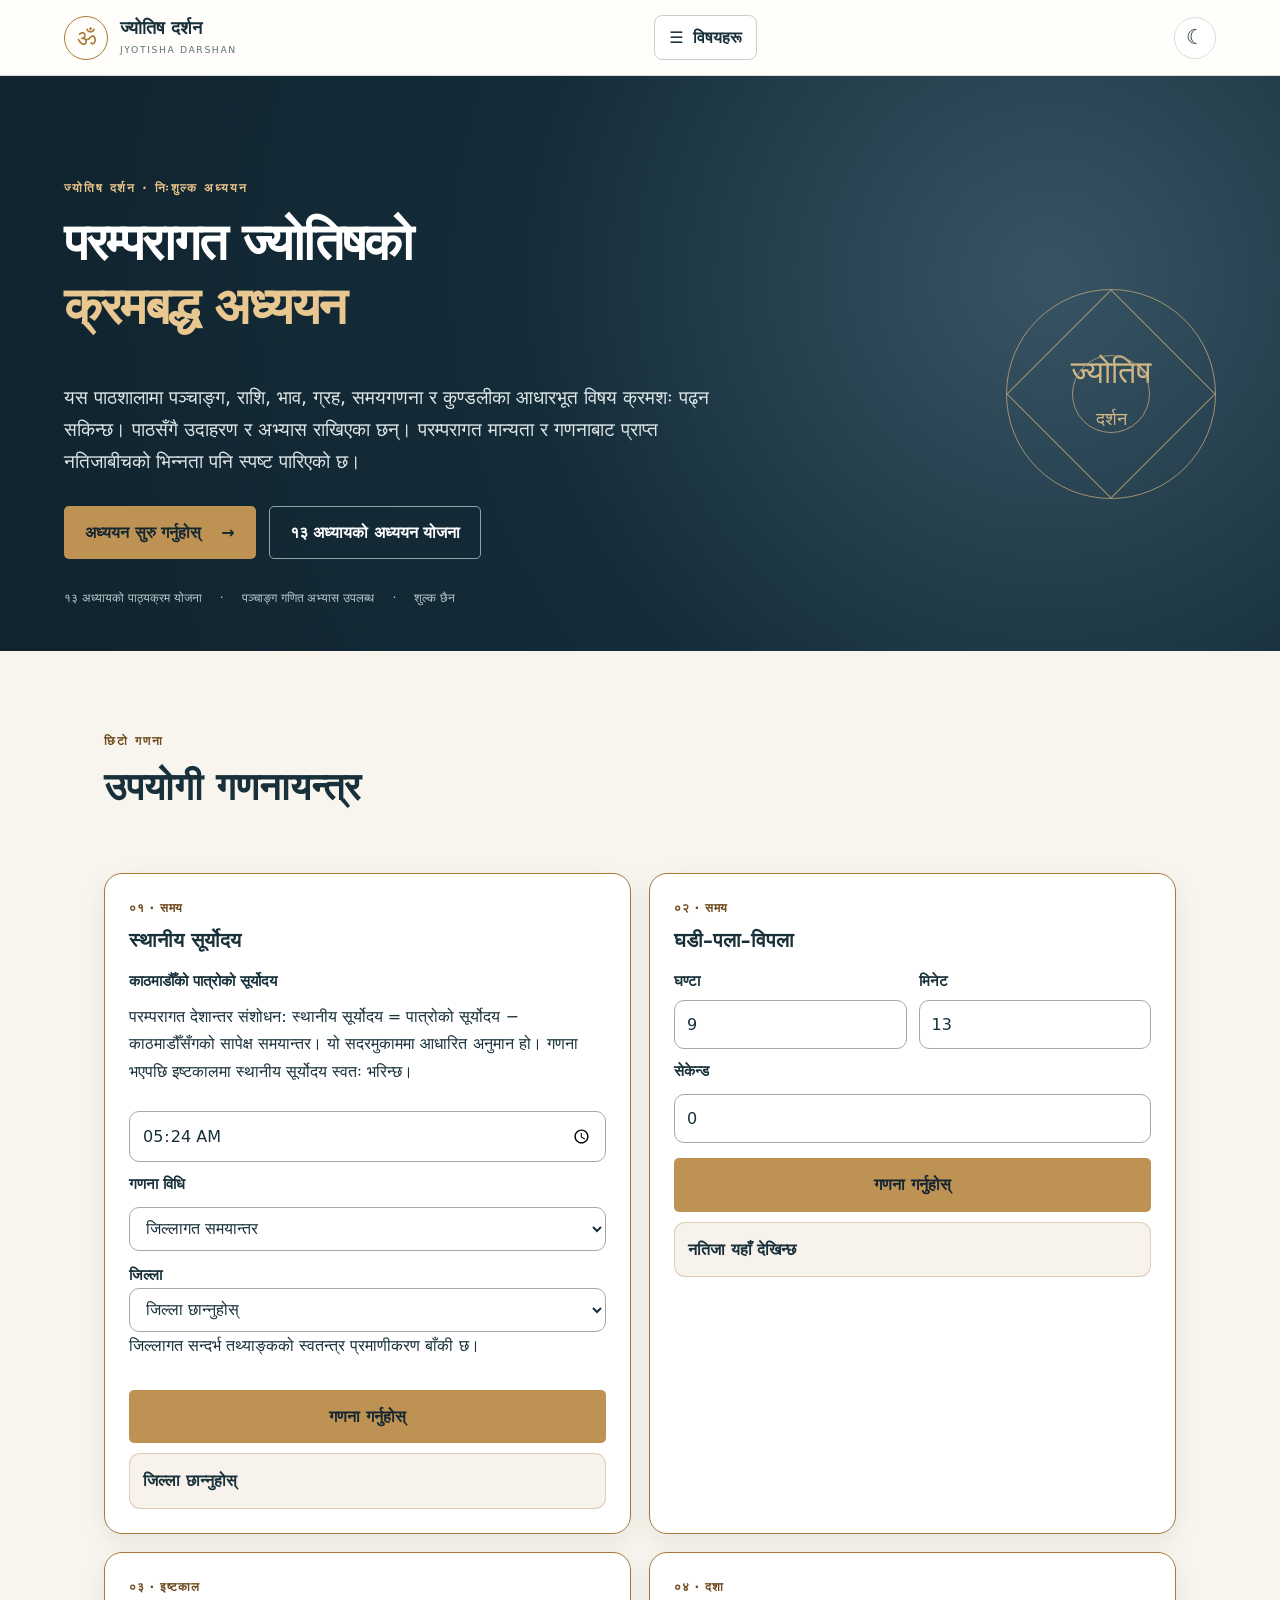
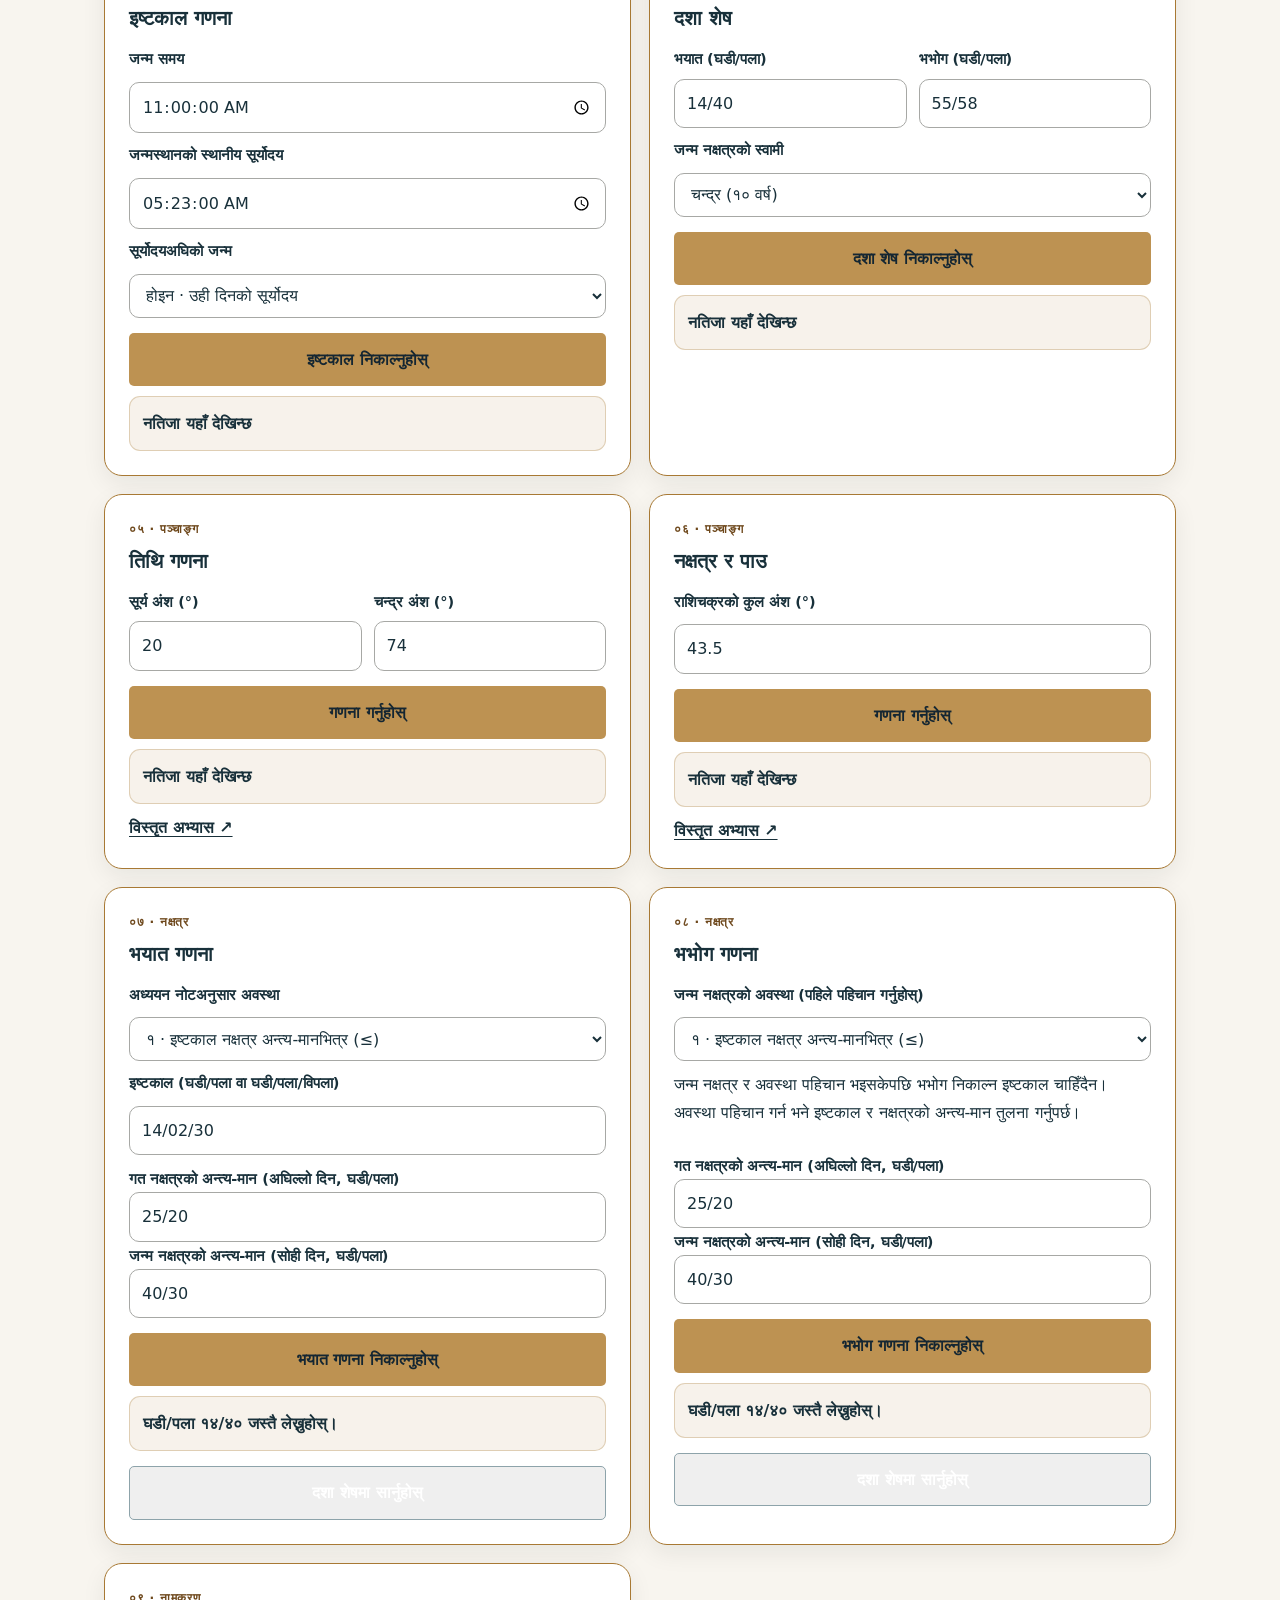
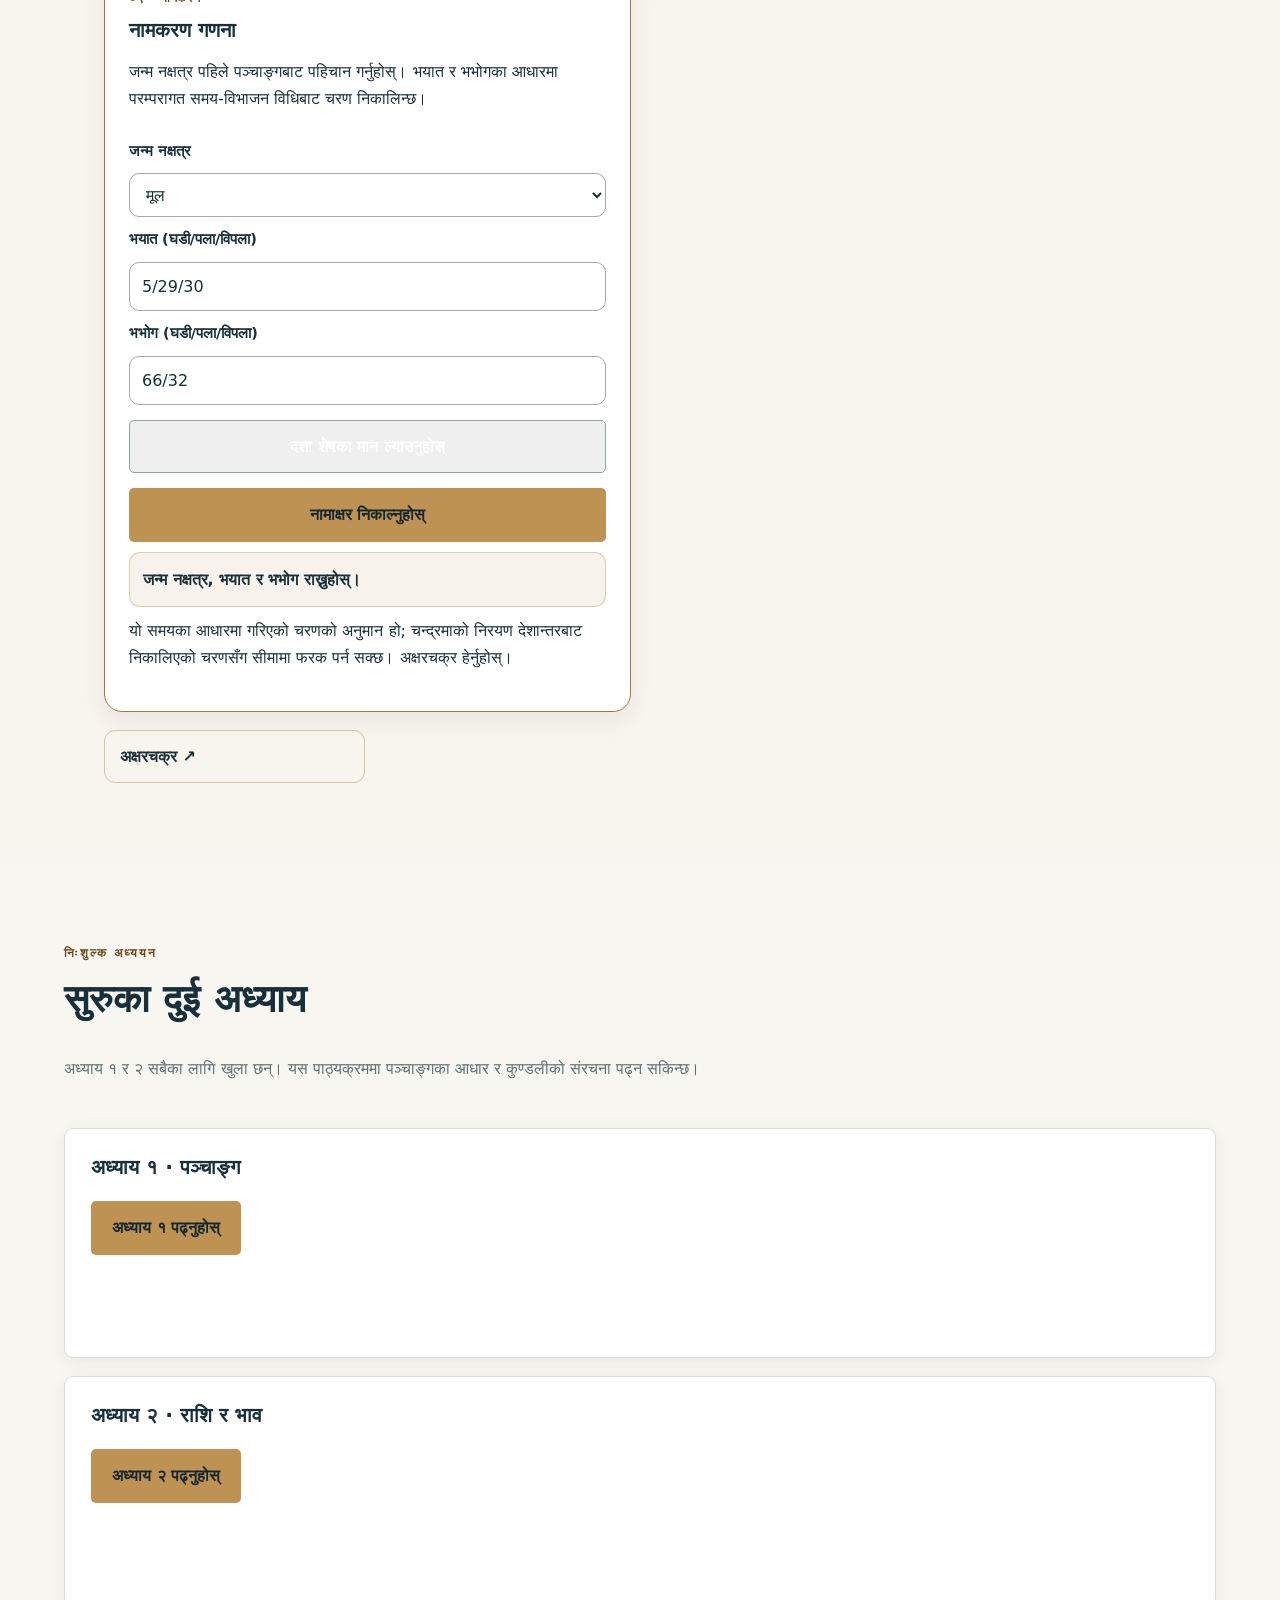
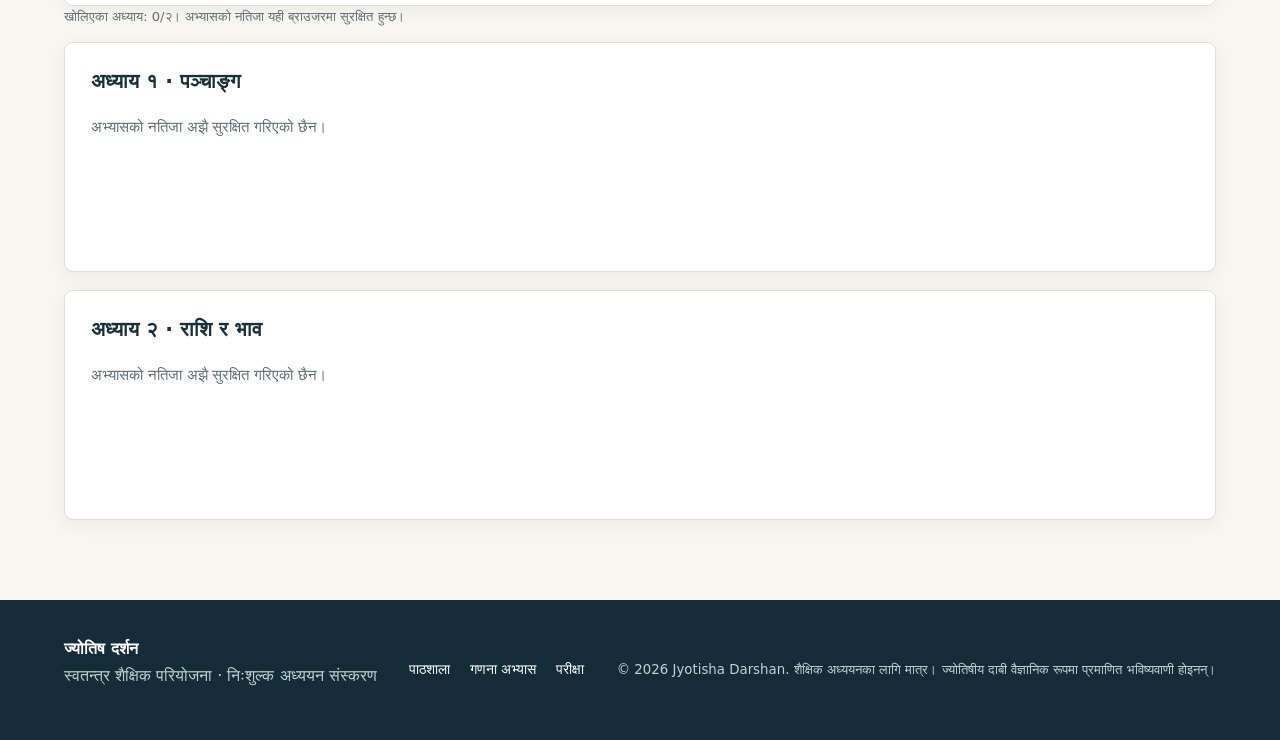
==== commit a7c27e91: "Add three sunrise correction input modes" ====
--- a/index.html
+++ b/index.html
@@ -3,7 +3,7 @@
 <header class="site-header"><a class="brand" href="index.html#home"><span class="brandmark">ॐ</span><span><strong>ज्योतिष दर्शन</strong><small>JYOTISHA DARSHAN</small></span></a><button class="menu" id="menu" aria-label="विषय सूची खोल्नुहोस्" aria-controls="nav" aria-expanded="false">☰ <span>विषयहरू</span></button><nav id="nav" aria-label="मुख्य विषयसूची"><a href="index.html#home">गृहपृष्ठ</a><a href="index.html#dashboard">अध्ययन कक्ष</a><a href="index.html?chapter=1">पाठहरू</a><a href="akshara-chakra.html">अक्षरचक्र</a><a href="course.html">पाठ्यक्रमको जानकारी</a><a href="index.html?chapter=2#chapter2exam">परीक्षा</a><a href="index.html#homeCalculators">गणना अभ्यास</a></nav><button type="button" id="themeToggle" class="theme-toggle" aria-label="अँध्यारो रूप" aria-pressed="false" title="उज्यालो / अँध्यारो रूप">☾</button></header>
 <main id="main-content" tabindex="-1"><section id="home" class="hero"><div class="hero-inner"><p class="eyebrow">ज्योतिष दर्शन · निःशुल्क अध्ययन</p><h1>परम्परागत ज्योतिषको<br><em>क्रमबद्ध अध्ययन</em></h1><p class="lead">यस पाठशालामा पञ्चाङ्ग, राशि, भाव, ग्रह, समयगणना र कुण्डलीका आधारभूत विषय क्रमशः पढ्न सकिन्छ। पाठसँगै उदाहरण र अभ्यास राखिएका छन्। परम्परागत मान्यता र गणनाबाट प्राप्त नतिजाबीचको भिन्नता पनि स्पष्ट पारिएको छ।</p><div class="actions"><a class="button primary" href="#dashboard">अध्ययन सुरु गर्नुहोस् <span>→</span></a><a class="button outline" href="course.html">१३ अध्यायको अध्ययन योजना</a></div><div class="hero-foot"><span>१३ अध्यायको पाठ्यक्रम योजना</span><span>पञ्चाङ्ग गणित अभ्यास उपलब्ध</span><span>शुल्क छैन</span></div></div><div class="orb" aria-hidden="true"><div class="orbit"><div class="orb-center">ज्योतिष<br><span>दर्शन</span></div></div></div></section>
 <section class="home-tools section" id="homeCalculators" aria-labelledby="homeToolsTitle"><div class="section-heading"><div><p class="eyebrow">छिटो गणना</p><h2 id="homeToolsTitle">उपयोगी गणनायन्त्र</h2></div></div><div class="home-tools-grid">
-<div class="home-tool-card"><span class="home-tool-tag">०१ · समय</span><h3>स्थानीय सूर्योदय</h3><label for="htSunrise">काठमाडौँको पात्रोको सूर्योदय</label><p class="home-tool-hint">परम्परागत देशान्तर संशोधन: स्थानीय सूर्योदय = पात्रोको सूर्योदय − काठमाडौँसँगको सापेक्ष समयान्तर। यो सदरमुकाममा आधारित अनुमान हो। गणना भएपछि इष्टकालमा स्थानीय सूर्योदय स्वतः भरिन्छ।</p><input id="htSunrise" type="time" value="05:24"><label for="htDistrict">जिल्ला</label><select id="htDistrict"><option value="">जिल्ला छान्नुहोस्</option></select><button type="button" id="htSunriseGo" class="button primary">गणना गर्नुहोस्</button><output id="htSunriseOut" class="home-tool-result" aria-live="polite">जिल्ला छान्नुहोस्</output></div>
+<div class="home-tool-card"><span class="home-tool-tag">०१ · समय</span><h3>स्थानीय सूर्योदय</h3><label for="htSunrise">काठमाडौँको पात्रोको सूर्योदय</label><p class="home-tool-hint">परम्परागत देशान्तर संशोधन: स्थानीय सूर्योदय = पात्रोको सूर्योदय − काठमाडौँसँगको सापेक्ष समयान्तर। यो सदरमुकाममा आधारित अनुमान हो। गणना भएपछि इष्टकालमा स्थानीय सूर्योदय स्वतः भरिन्छ।</p><input id="htSunrise" type="time" value="05:24"><label for="htSunriseMode">गणना विधि</label><select id="htSunriseMode"><option value="district">जिल्लागत समयान्तर</option><option value="longitude">जन्मस्थानको देशान्तर</option><option value="manual">पञ्चाङ्गको समयान्तर</option></select><div id="htDistrictFields"><label for="htDistrict">जिल्ला</label><select id="htDistrict"><option value="">जिल्ला छान्नुहोस्</option></select><p class="home-tool-hint">जिल्लागत सन्दर्भ तथ्याङ्कको स्वतन्त्र प्रमाणीकरण बाँकी छ।</p></div><div id="htLongitudeFields" hidden><label for="htLonDeg">पूर्वी देशान्तर (अंश)</label><input id="htLonDeg" type="number" min="0" max="179" value="85"><label for="htLonMin">कला</label><input id="htLonMin" type="number" min="0" max="59" value="34"><label for="htLonSec">विकला</label><input id="htLonSec" type="number" min="0" max="59" value="0"><p class="home-tool-hint">काठमाडौँको सन्दर्भ देशान्तर ८५°१९′ पूर्व। नजिकको पूर्ण सेकेन्डमा संशोधन।</p></div><div id="htManualFields" hidden><label for="htOffsetReference">समयान्तरको सन्दर्भ</label><select id="htOffsetReference"><option value="relative">काठमाडौँ (८५°१९′)</option><option value="standard">नेपालको मानक देशान्तर (८६°१५′)</option></select><label for="htManualOffset">चिह्नसहित समयान्तर (मिनेट:सेकेन्ड)</label><input id="htManualOffset" type="text" value="+01:00"><p class="home-tool-hint">सन्दर्भ देशान्तरभन्दा पूर्व भए +, पश्चिम भए - राख्नुहोस्। उदाहरण: काभ्रे, मानक देशान्तरबाट -02:44।</p></div><button type="button" id="htSunriseGo" class="button primary">गणना गर्नुहोस्</button><output id="htSunriseOut" class="home-tool-result" aria-live="polite">जिल्ला छान्नुहोस्</output></div>
 <div class="home-tool-card"><span class="home-tool-tag">०२ · समय</span><h3>घडी–पला–विपला</h3><div class="home-tool-pair"><div><label for="htHours">घण्टा</label><input id="htHours" type="number" min="0" max="23" value="9"></div><div><label for="htMinutes">मिनेट</label><input id="htMinutes" type="number" min="0" max="59" value="13"></div></div><label for="htSeconds">सेकेन्ड</label><input id="htSeconds" type="number" min="0" max="59" step="1" value="0"><button type="button" id="htGhadiGo" class="button primary">गणना गर्नुहोस्</button><output id="htGhadiOut" class="home-tool-result" aria-live="polite">नतिजा यहाँ देखिन्छ</output></div>
 <div class="home-tool-card"><span class="home-tool-tag">०३ · इष्टकाल</span><h3>इष्टकाल गणना</h3><label for="htBirth">जन्म समय</label><input id="htBirth" type="time" step="1" value="11:00:00"><label for="htLocalSunrise">जन्मस्थानको स्थानीय सूर्योदय</label><input id="htLocalSunrise" type="time" step="1" value="05:23:00"><label for="htPrevious">सूर्योदयअघिको जन्म</label><select id="htPrevious"><option value="same">होइन · उही दिनको सूर्योदय</option><option value="previous">हो · अघिल्लो दिनको सूर्योदय प्रविष्ट</option></select><button type="button" id="htIstGo" class="button primary">इष्टकाल निकाल्नुहोस्</button><output id="htIstOut" class="home-tool-result" aria-live="polite">नतिजा यहाँ देखिन्छ</output></div>
 <div class="home-tool-card"><span class="home-tool-tag">०४ · दशा</span><h3>दशा शेष</h3><div class="home-tool-pair"><div><label for="htBhayat">भयात (घडी/पला)</label><input id="htBhayat" value="14/40" placeholder="14/40"></div><div><label for="htBhavog">भभोग (घडी/पला)</label><input id="htBhavog" value="55/58" placeholder="55/58"></div></div><label for="htLord">जन्म नक्षत्रको स्वामी</label><select id="htLord"><option value="moon">चन्द्र (१० वर्ष)</option><option value="mars">मङ्गल (७ वर्ष)</option><option value="rahu">राहु (१८ वर्ष)</option><option value="jupiter">बृहस्पति (१६ वर्ष)</option><option value="saturn">शनि (१९ वर्ष)</option><option value="mercury">बुध (१७ वर्ष)</option><option value="ketu">केतु (७ वर्ष)</option><option value="venus">शुक्र (२० वर्ष)</option><option value="sun">सूर्य (६ वर्ष)</option></select><button type="button" id="htDashaGo" class="button primary">दशा शेष निकाल्नुहोस्</button><output id="htDashaOut" class="home-tool-result" aria-live="polite">नतिजा यहाँ देखिन्छ</output></div>
@@ -33,4 +33,4 @@
 
 <section id="method" class="section alt"><div class="section-heading"><div><p class="eyebrow">स्रोत र अध्ययन पद्धति</p><h2>अध्ययन पद्धति</h2></div></div><div class="method-grid"><div><h3>पाठको क्रम</h3><p>पञ्चाङ्ग → कुण्डली संरचना → नवग्रह → गणित → फलादेशको व्याकरण → विषयगत अध्ययन।</p><h3>व्याख्याको क्रम</h3><p>भाव → राशि → ग्रह → ग्रहको अवस्था → सम्बन्ध/दृष्टि → परम्परागत फल।</p></div><div><h3>अध्ययन पद्धति र स्रोत</h3><p>जहाँ ज्योतिषीय परम्परामा मतभेद छन्, त्यहाँ यस पाठमा अपनाइएको मान्यता स्पष्ट पारिन्छ। पुष्टि आवश्यक विषयलाई निश्चित तथ्यका रूपमा प्रस्तुत गरिँदैन।</p></div></div><div class="disclaimer">यो परियोजना परम्परागत ज्योतिषको शैक्षिक अध्ययनका लागि हो। ज्योतिषीय दाबीहरू वैज्ञानिक रूपमा प्रमाणित भविष्यवाणीका रूपमा प्रस्तुत गरिँदैनन्। स्वास्थ्य, कानुनी वा आर्थिक निर्णयका लागि सम्बन्धित योग्य पेशेवरको सल्लाह आवश्यक हुन्छ।</div></section></main>
 <footer><div><strong>ज्योतिष दर्शन</strong><p>स्वतन्त्र शैक्षिक परियोजना · निःशुल्क अध्ययन संस्करण</p></div><div><a href="index.html#dashboard">पाठशाला</a><a href="index.html#homeCalculators">गणना अभ्यास</a><a href="index.html?chapter=2#chapter2exam">परीक्षा</a></div><small>© <span id="year"></span> Jyotisha Darshan. शैक्षिक अध्ययनका लागि मात्र। ज्योतिषीय दाबी वैज्ञानिक रूपमा प्रमाणित भविष्यवाणी होइनन्।</small></footer><script src="public-preview.js" defer></script><script src="district-sunrise.js?v=public-1" defer></script><script src="nakshatra-data.js?v=1" defer></script>
-<script src="home-tools.js?v=public-15" defer></script></body></html>
+<script src="home-tools.js?v=public-16" defer></script></body></html>
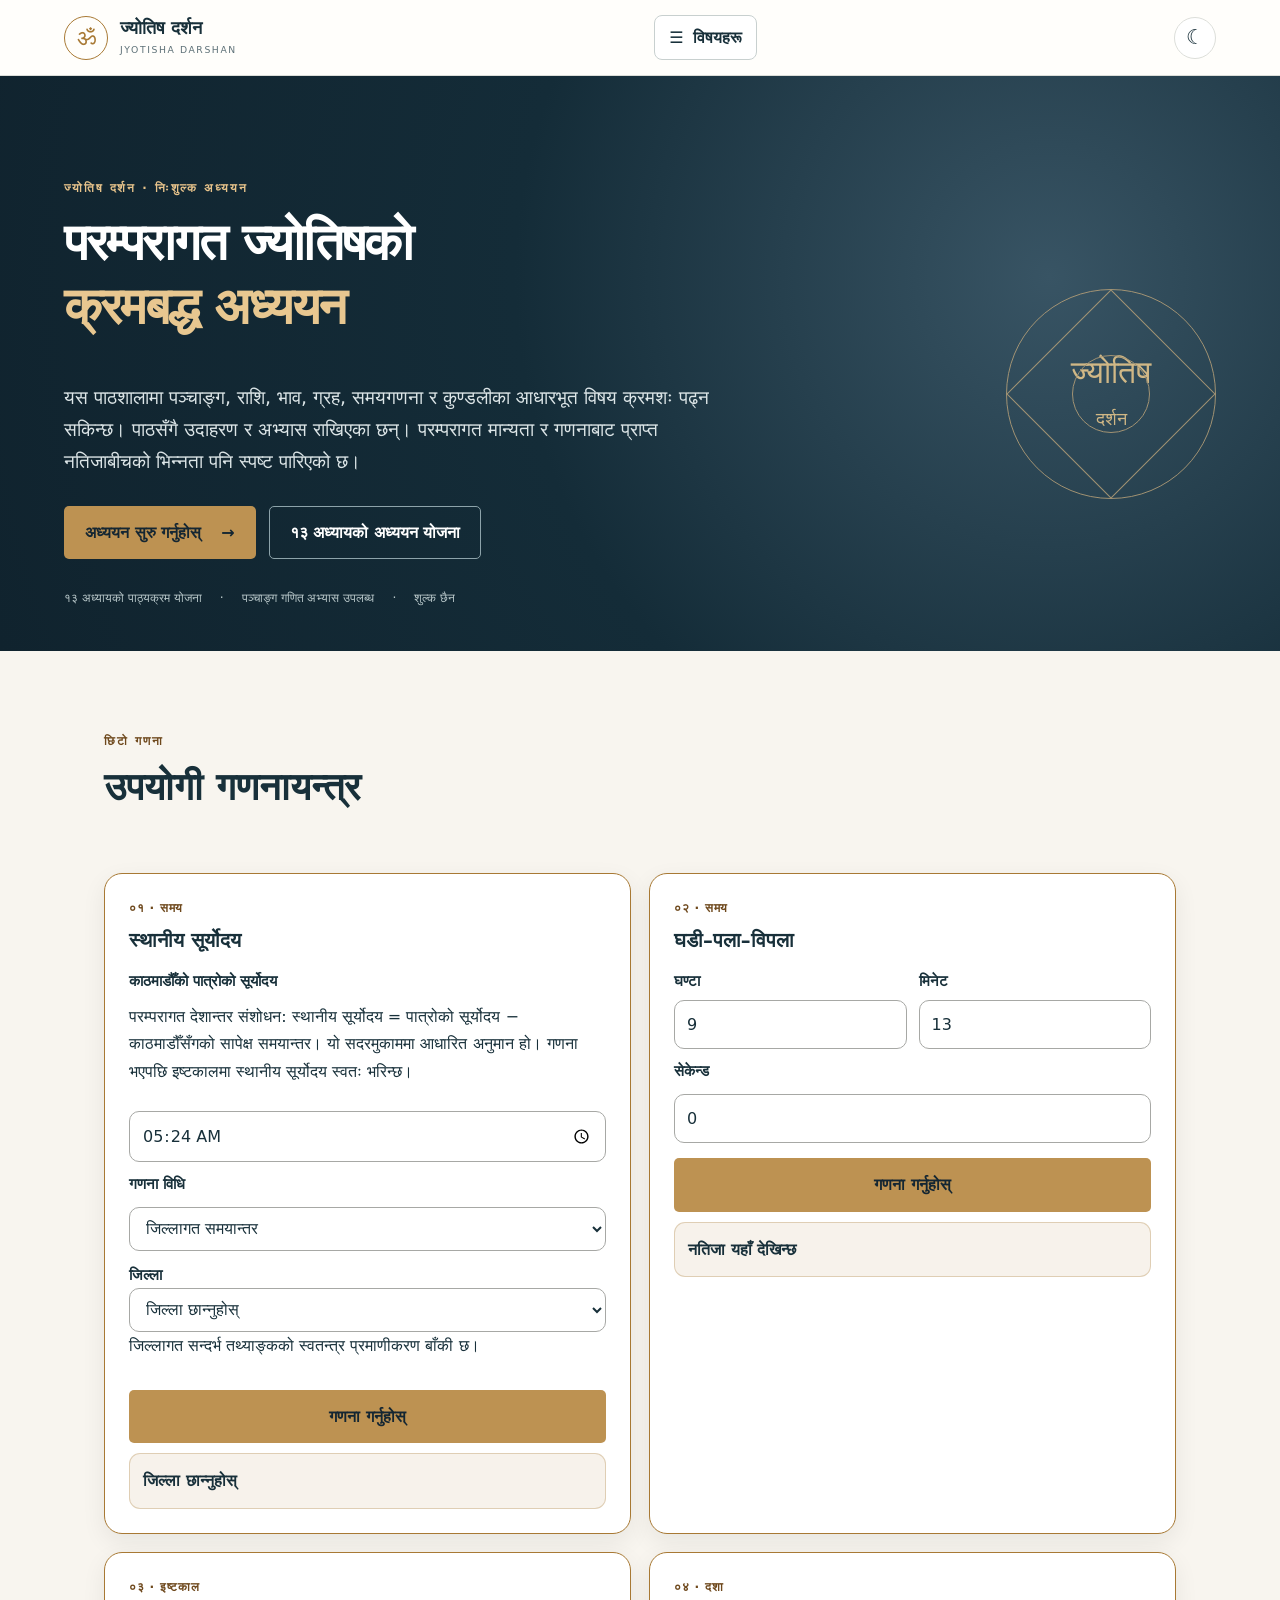
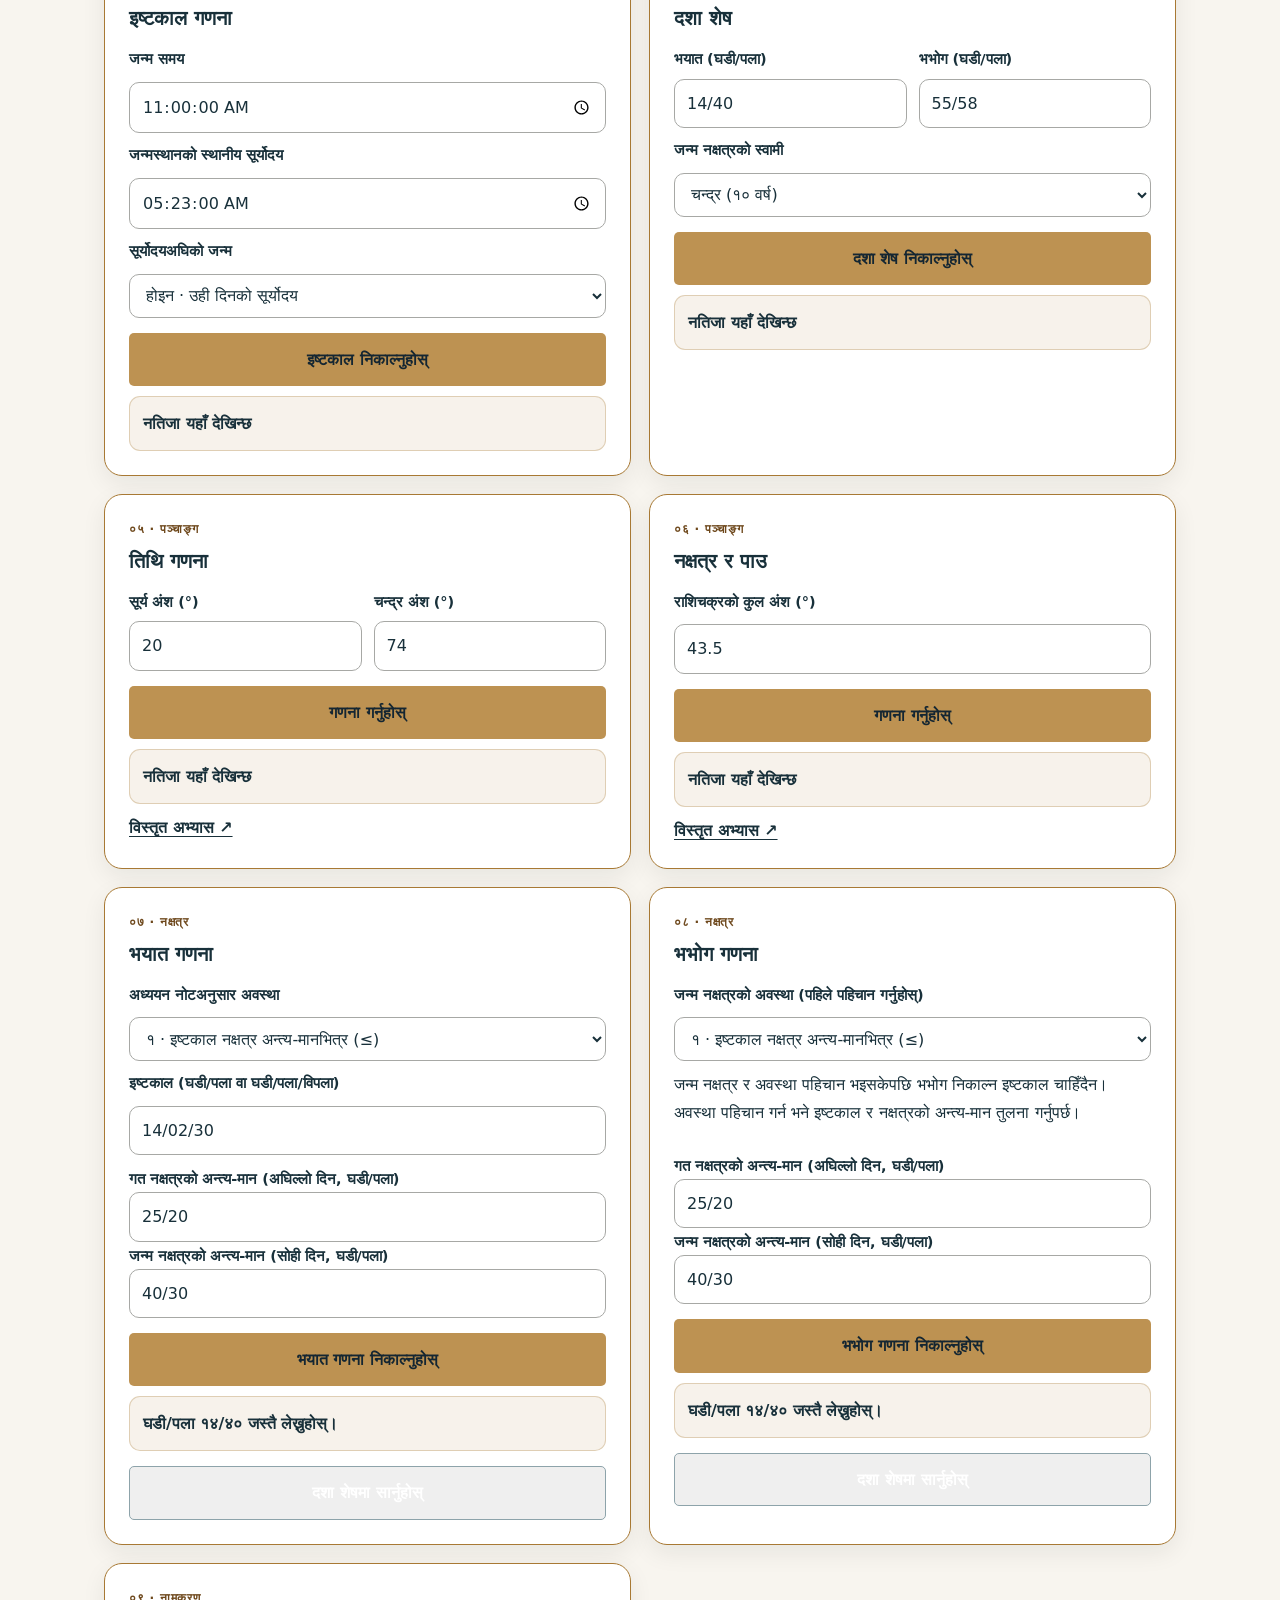
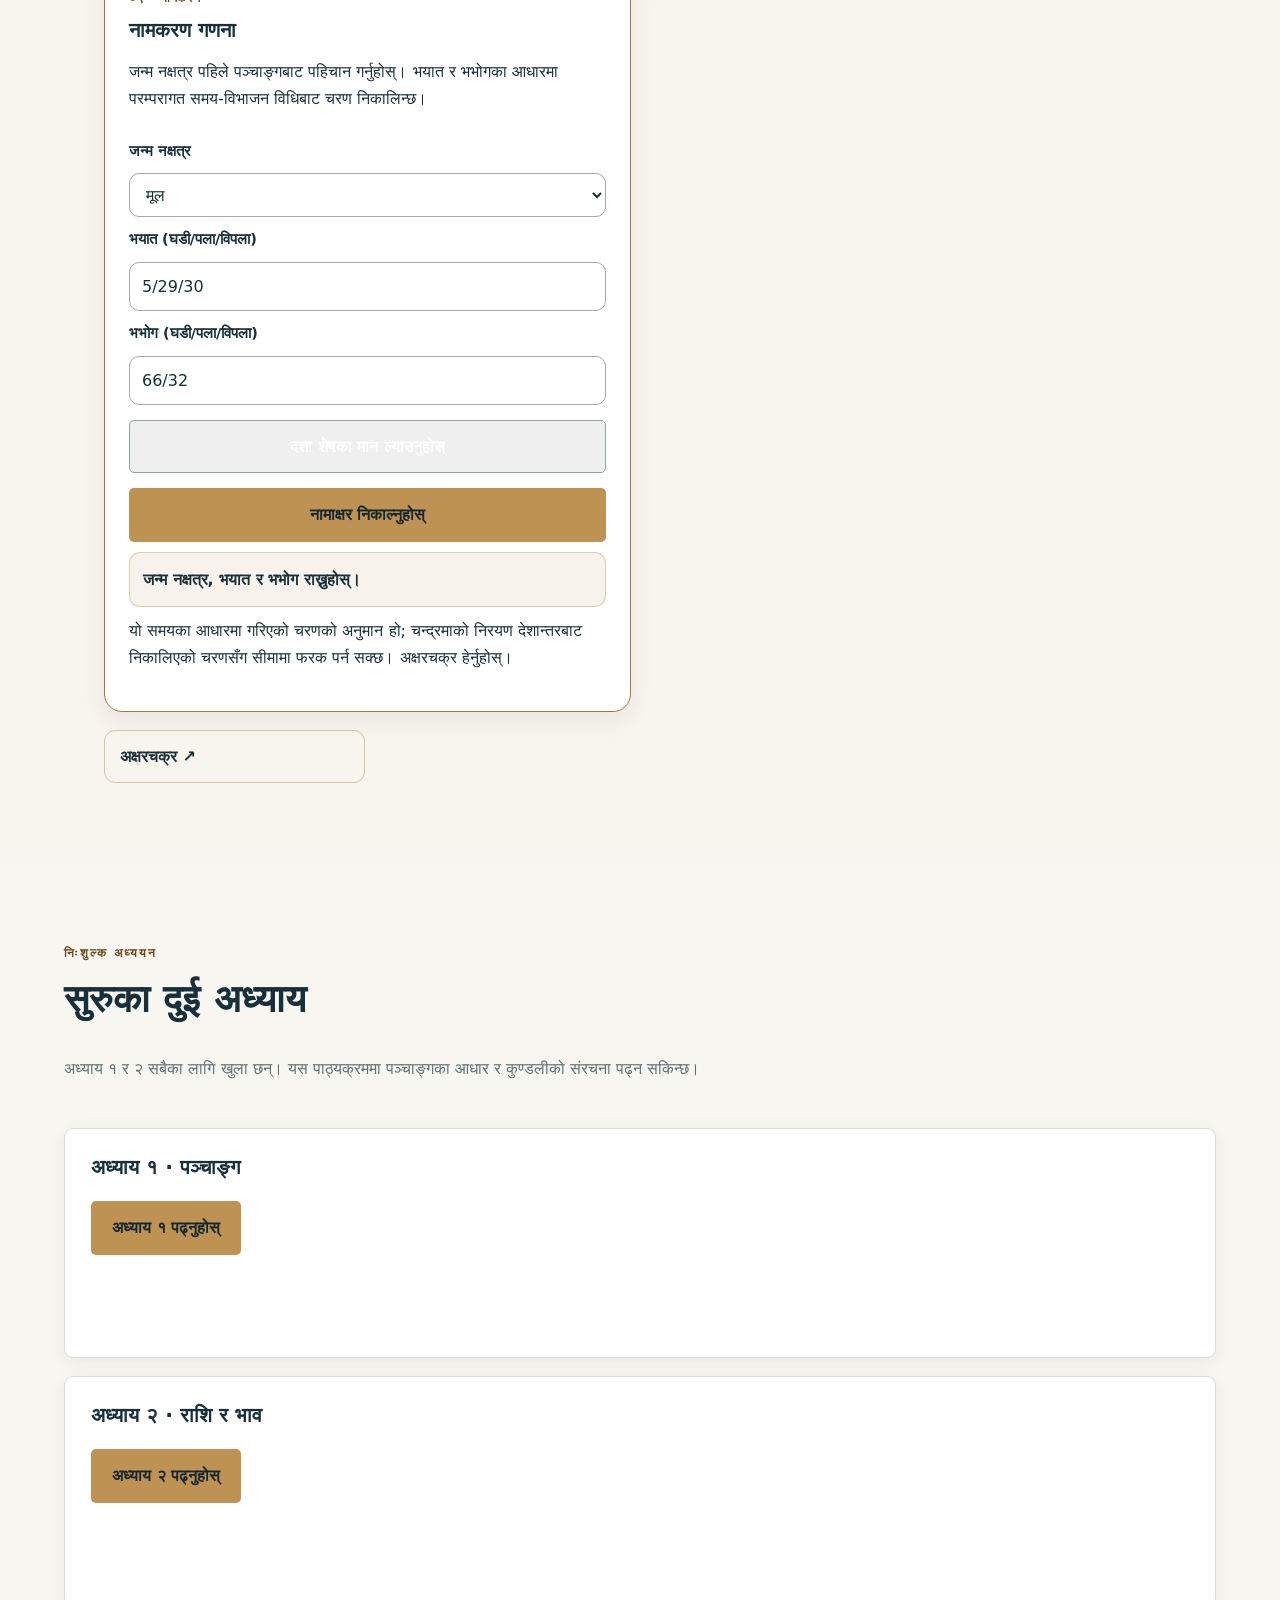
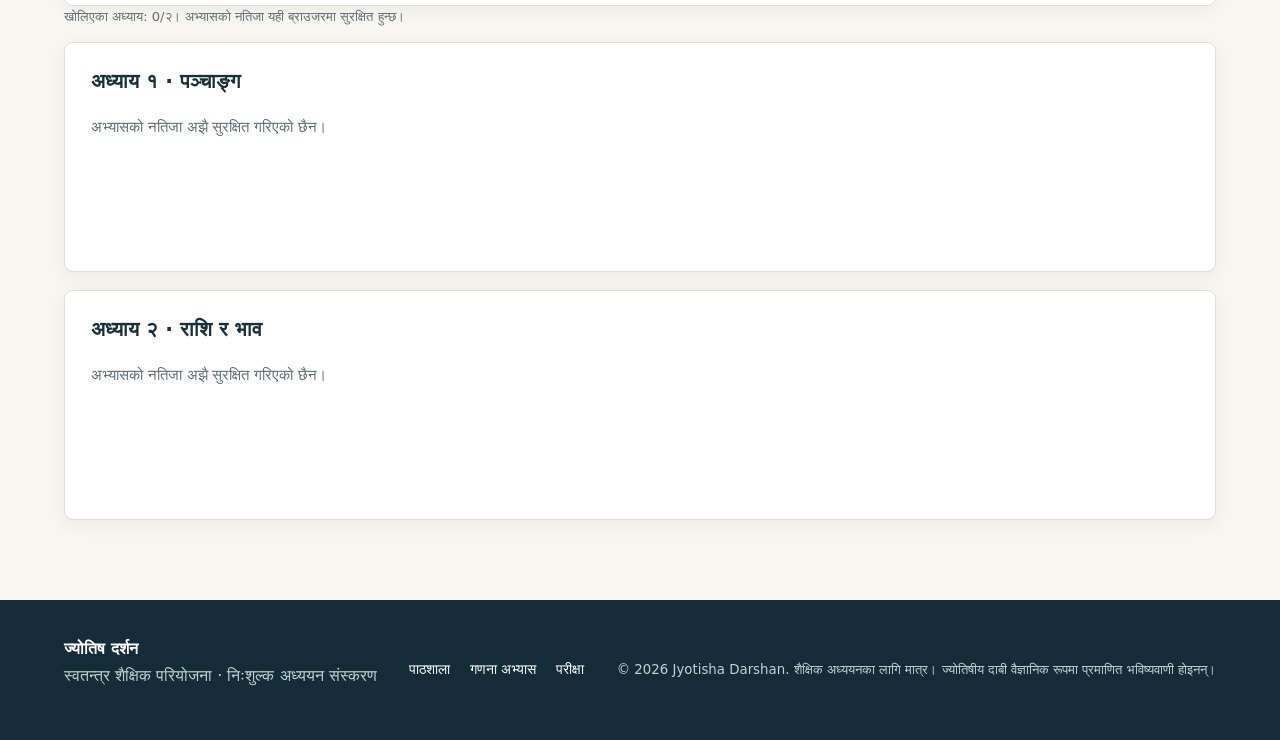
==== commit f57c5de0: "Refresh shared naming reference" ====
--- a/index.html
+++ b/index.html
@@ -32,5 +32,5 @@
 <section id="planetExample" class="section alt"><div class="section-heading"><div><p class="eyebrow">अध्याय २ · समाधानसहितको उदाहरण</p><h2>उच्च कुण्डलीको शिक्षण अभ्यास</h2><p>मेष लग्न मानेर ग्रहहरूलाई तिनका परम्परागत उच्च राशिमा राखिएको शिक्षण उदाहरण (अध्ययन नोट, पृ. १२)।</p></div></div><div class="practice-layout"><div class="practice-controls"><h3>ग्रह कहाँ छ?</h3><p class="note">पहिले ग्रह छान्नुहोस् र त्यसको राशि तथा भाव अनुमान गर्नुहोस्। «उत्तर देखाउनुहोस्» थिचेर आफ्नो अनुमान जाँच्नुहोस्। चाहनुहुन्छ भने चार्टमा सबै ग्रह एकैपटक देखाउन सक्नुहुन्छ।</p><label for="exaltedPlanet">ग्रह छान्नुहोस्</label><select id="exaltedPlanet"></select><button id="exaltedReveal" type="button" class="button primary">उत्तर देखाउनुहोस्</button><div id="exaltedResult" class="result" aria-live="polite">ग्रह छानेर उत्तर हेर्नुहोस्।</div><button id="exaltedToggle" type="button" class="button outline-dark" aria-pressed="false">चार्टमा सबै ग्रह देखाउनुहोस्</button><p class="note">यो वास्तविक जन्मकुण्डली होइन। ग्रहका उच्च राशि चिनाउन सबै ग्रहलाई एकैचोटि तिनका उच्च राशिमा राखेर उदाहरण तयार गरिएको हो। राहु मिथुन र केतु धनु उच्च मान्ने यस पाठमा अपनाइएको परम्परा यसैअनुसार राखिएको छ।</p></div><div class="chart-card"><h3>भाव, राशि र ग्रह</h3><svg viewBox="0 0 400 400" role="img" aria-label="मेष लग्नको उच्च ग्रह शिक्षण कुण्डली"><rect x="12" y="12" width="376" height="376" fill="none" stroke="currentColor" stroke-width="2"/><path d="M12 12 L388 388 M388 12 L12 388 M200 12 L388 200 L200 388 L12 200 Z" fill="none" stroke="currentColor" stroke-width="2"/><g id="exaltedChartLabels" text-anchor="middle" fill="currentColor"></g></svg><p class="note">ठूलो अङ्क = राशि; सानो रोमन अङ्क = स्थिर भाव; ग्रह नाम = उदाहरणमा राखिएको ग्रह। भाव ५, ८ र ११ खाली छन्।</p></div></div><div class="consult-note"><strong>आफ्नो उत्तर जाँच्नुहोस्</strong><p>मेष लग्नमा बृहस्पति उच्च रहेको कर्कट राशि कुन भावमा पर्छ? पहिले उत्तर अनुमान गर्नुहोस्, त्यसपछि बृहस्पति छानेर उत्तर देखाउनुहोस्।</p></div></section><section id="chapter2exam" class="section alt"><div class="section-heading"><div><p class="eyebrow">अध्याय ०२ · अभ्यास मूल्याङ्कन</p><h2>कुण्डली पढ्ने अभ्यास परीक्षा</h2><p>यस अभ्यास परीक्षाका २० प्रश्नमा भाव, राशि, राशिस्वामी र उच्च राशिसम्बन्धी उदाहरण समेटिएका छन्। सबै २० प्रश्न यही अध्यायका हुन्। सबै प्रश्नको उत्तर दिएपछि नतिजासँगै व्याख्या पढ्न सकिन्छ।</p></div><span class="status">अभ्यास मात्र</span></div><div class="exam-shell"><p class="note">स्रोत: अध्याय २, पृ. ११–१५ । यो स्वअध्ययन परीक्षण हो, आधिकारिक प्रमाणपत्र होइन। उत्तीर्ण अभ्यास लक्ष्य: १६/२०।</p><div class="result" id="examProgress" aria-live="polite">प्रश्न तयार छन्।</div><form id="chapter2ExamForm"><div id="chapter2ExamQuestions"></div><button class="button primary" type="submit">उत्तर जाँच्नुहोस्</button><button class="button outline-dark" id="examReset" type="button">फेरि अभ्यास गर्नुहोस्</button></form><div id="examResults" class="result" aria-live="polite" hidden></div></div></section>
 
 <section id="method" class="section alt"><div class="section-heading"><div><p class="eyebrow">स्रोत र अध्ययन पद्धति</p><h2>अध्ययन पद्धति</h2></div></div><div class="method-grid"><div><h3>पाठको क्रम</h3><p>पञ्चाङ्ग → कुण्डली संरचना → नवग्रह → गणित → फलादेशको व्याकरण → विषयगत अध्ययन।</p><h3>व्याख्याको क्रम</h3><p>भाव → राशि → ग्रह → ग्रहको अवस्था → सम्बन्ध/दृष्टि → परम्परागत फल।</p></div><div><h3>अध्ययन पद्धति र स्रोत</h3><p>जहाँ ज्योतिषीय परम्परामा मतभेद छन्, त्यहाँ यस पाठमा अपनाइएको मान्यता स्पष्ट पारिन्छ। पुष्टि आवश्यक विषयलाई निश्चित तथ्यका रूपमा प्रस्तुत गरिँदैन।</p></div></div><div class="disclaimer">यो परियोजना परम्परागत ज्योतिषको शैक्षिक अध्ययनका लागि हो। ज्योतिषीय दाबीहरू वैज्ञानिक रूपमा प्रमाणित भविष्यवाणीका रूपमा प्रस्तुत गरिँदैनन्। स्वास्थ्य, कानुनी वा आर्थिक निर्णयका लागि सम्बन्धित योग्य पेशेवरको सल्लाह आवश्यक हुन्छ।</div></section></main>
-<footer><div><strong>ज्योतिष दर्शन</strong><p>स्वतन्त्र शैक्षिक परियोजना · निःशुल्क अध्ययन संस्करण</p></div><div><a href="index.html#dashboard">पाठशाला</a><a href="index.html#homeCalculators">गणना अभ्यास</a><a href="index.html?chapter=2#chapter2exam">परीक्षा</a></div><small>© <span id="year"></span> Jyotisha Darshan. शैक्षिक अध्ययनका लागि मात्र। ज्योतिषीय दाबी वैज्ञानिक रूपमा प्रमाणित भविष्यवाणी होइनन्।</small></footer><script src="public-preview.js" defer></script><script src="district-sunrise.js?v=public-1" defer></script><script src="nakshatra-data.js?v=1" defer></script>
+<footer><div><strong>ज्योतिष दर्शन</strong><p>स्वतन्त्र शैक्षिक परियोजना · निःशुल्क अध्ययन संस्करण</p></div><div><a href="index.html#dashboard">पाठशाला</a><a href="index.html#homeCalculators">गणना अभ्यास</a><a href="index.html?chapter=2#chapter2exam">परीक्षा</a></div><small>© <span id="year"></span> Jyotisha Darshan. शैक्षिक अध्ययनका लागि मात्र। ज्योतिषीय दाबी वैज्ञानिक रूपमा प्रमाणित भविष्यवाणी होइनन्।</small></footer><script src="public-preview.js" defer></script><script src="district-sunrise.js?v=public-1" defer></script><script src="nakshatra-data.js?v=2" defer></script>
 <script src="home-tools.js?v=public-16" defer></script></body></html>
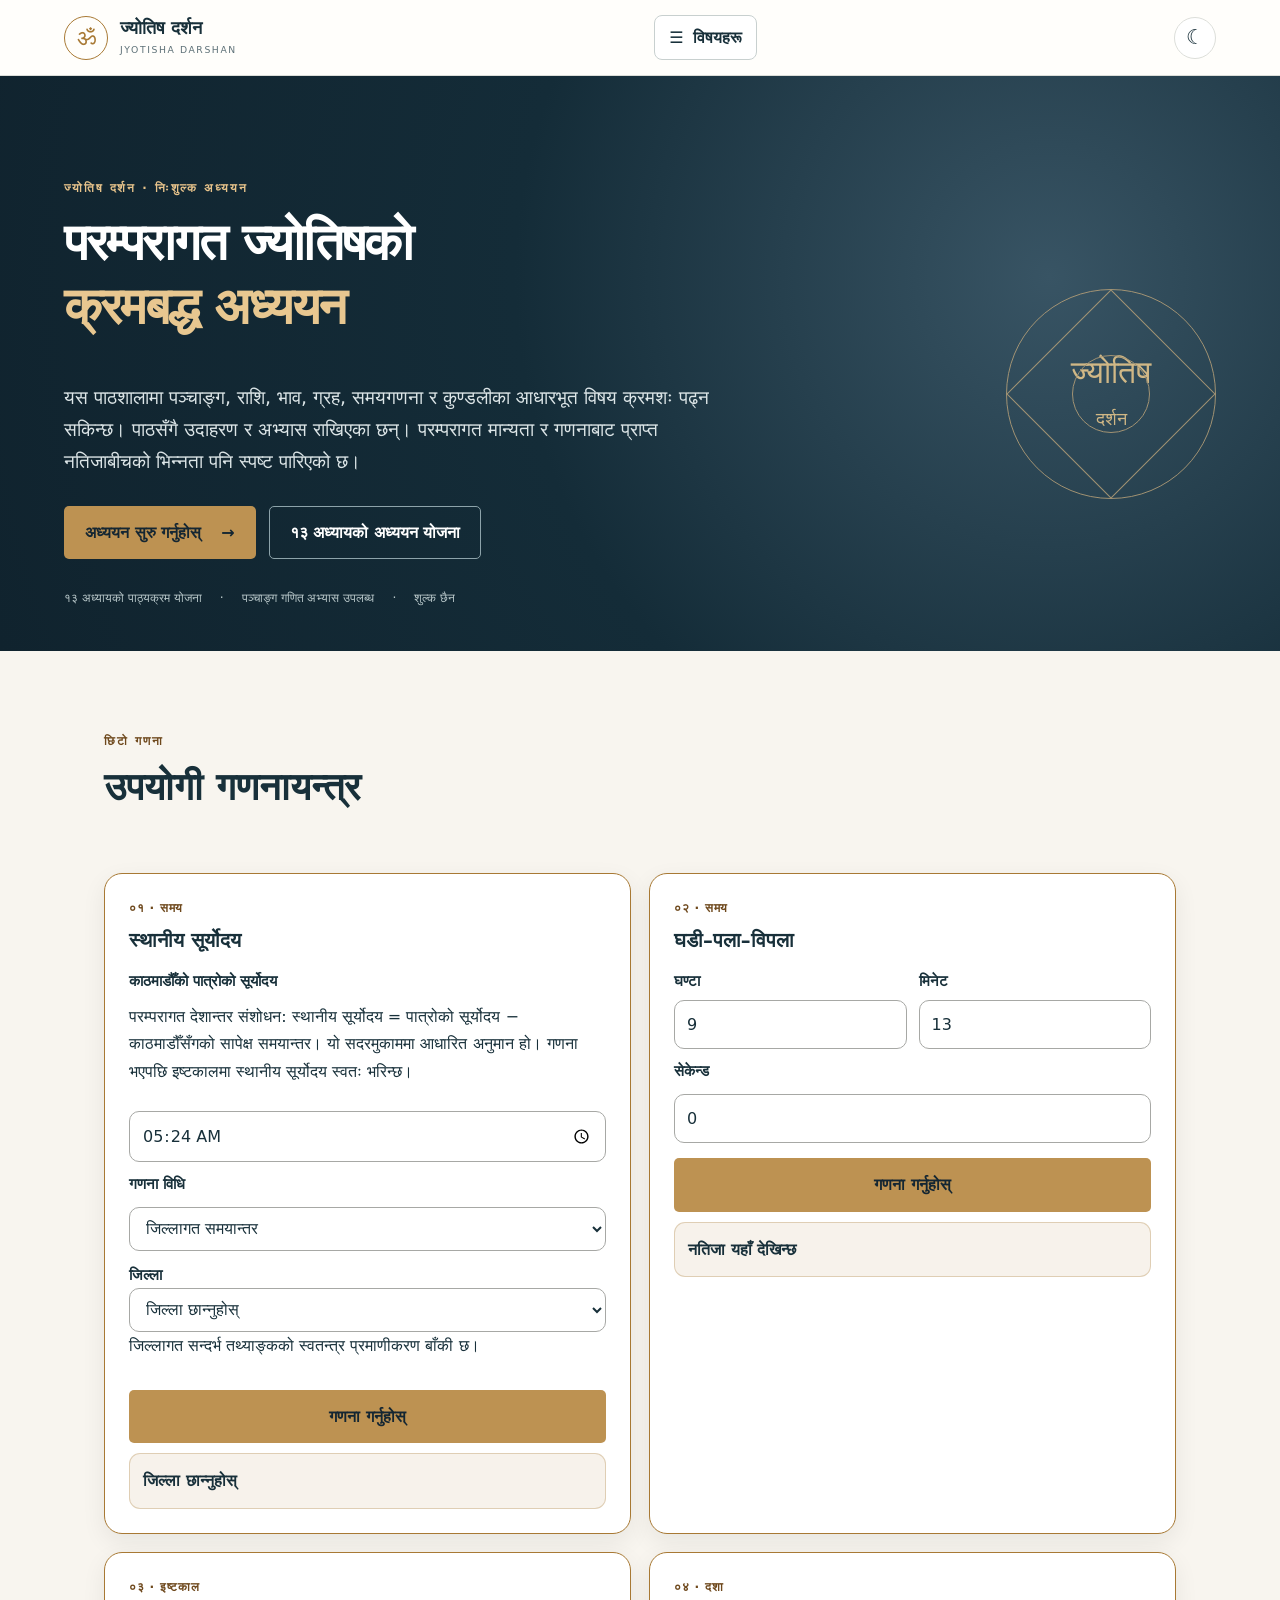
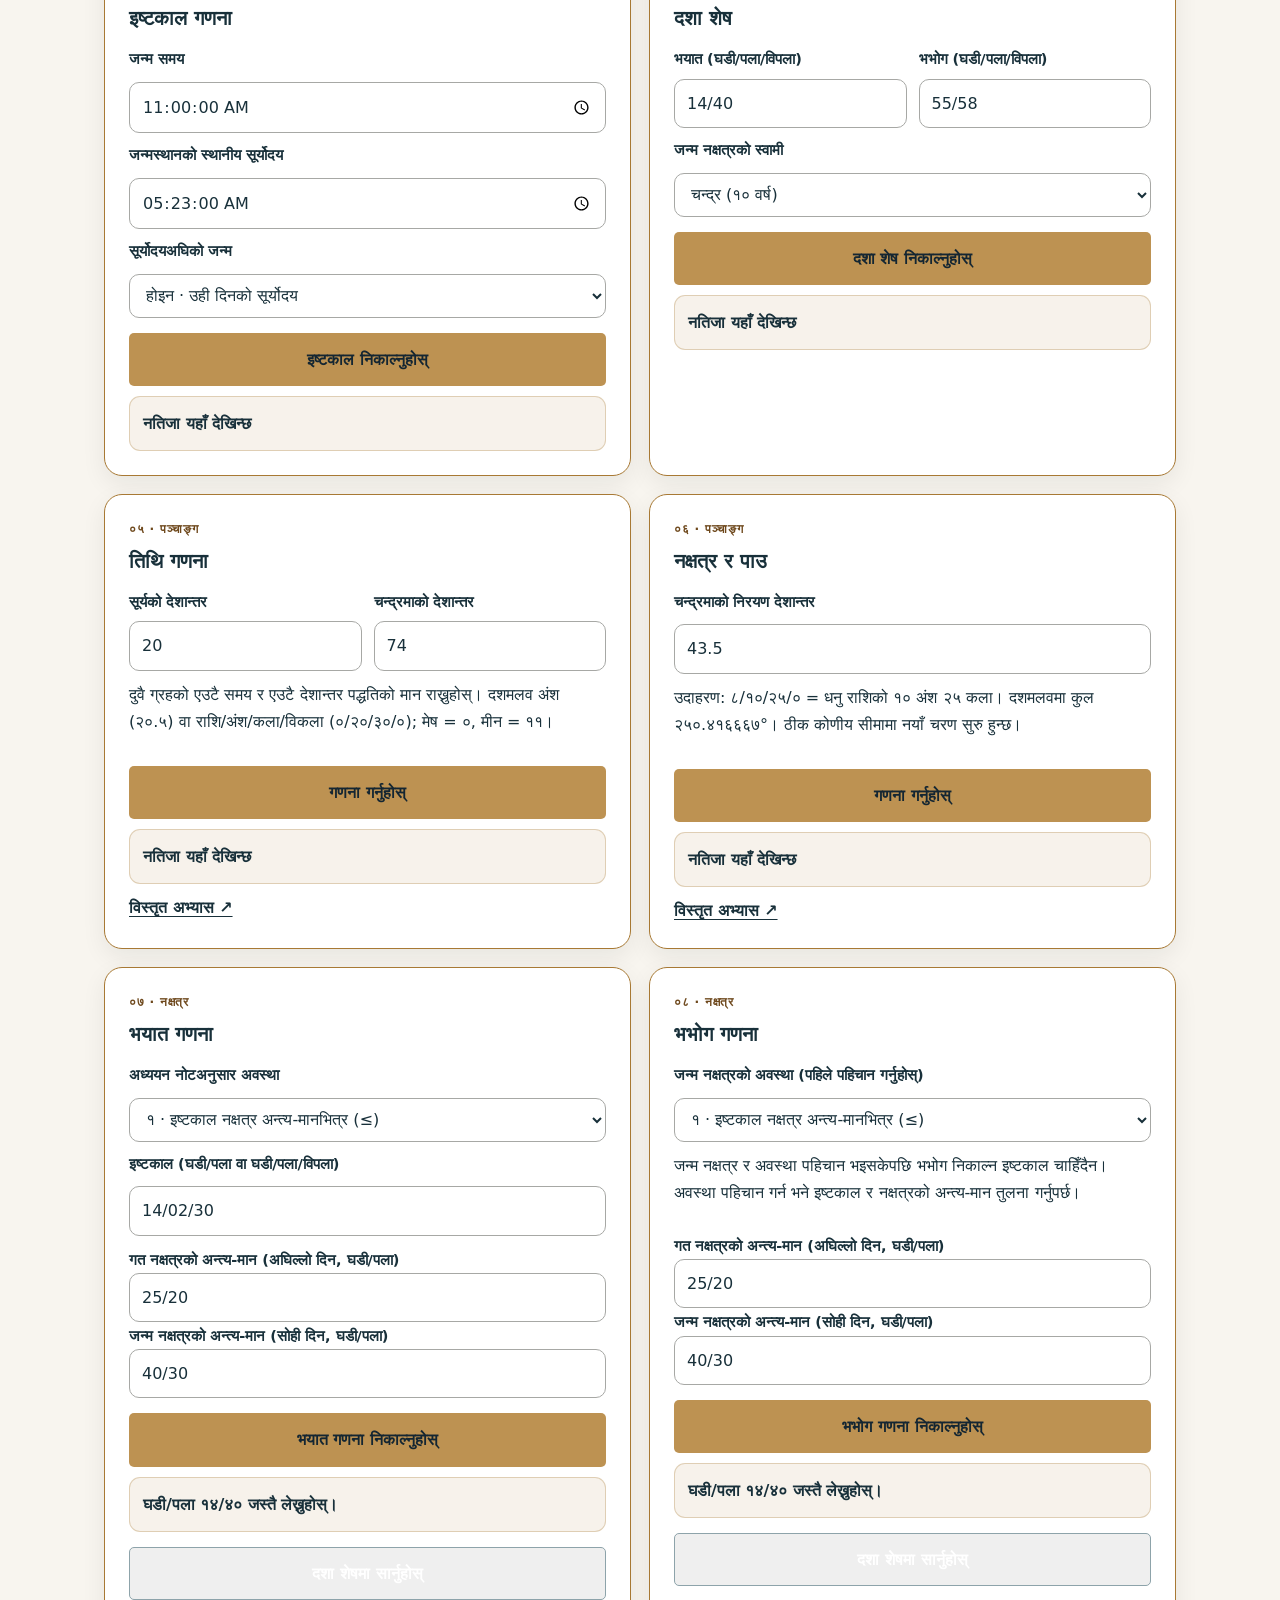
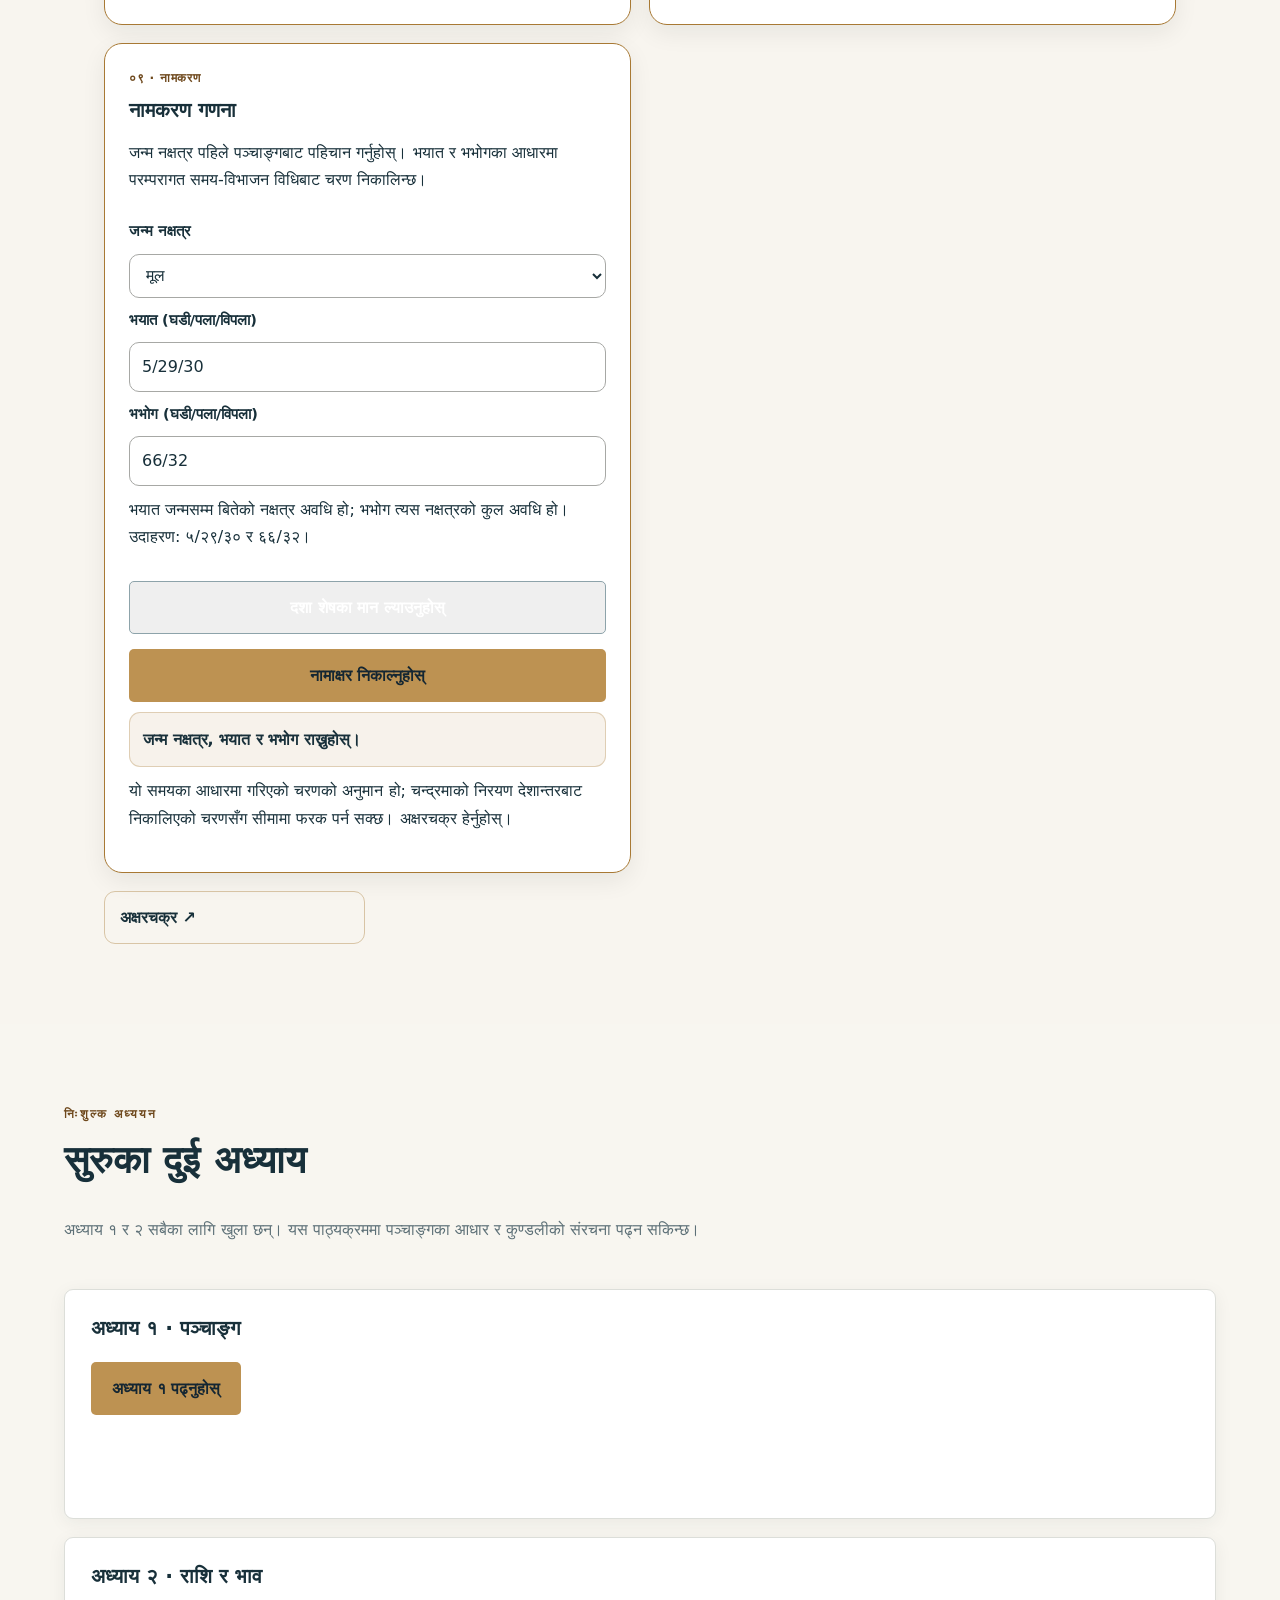
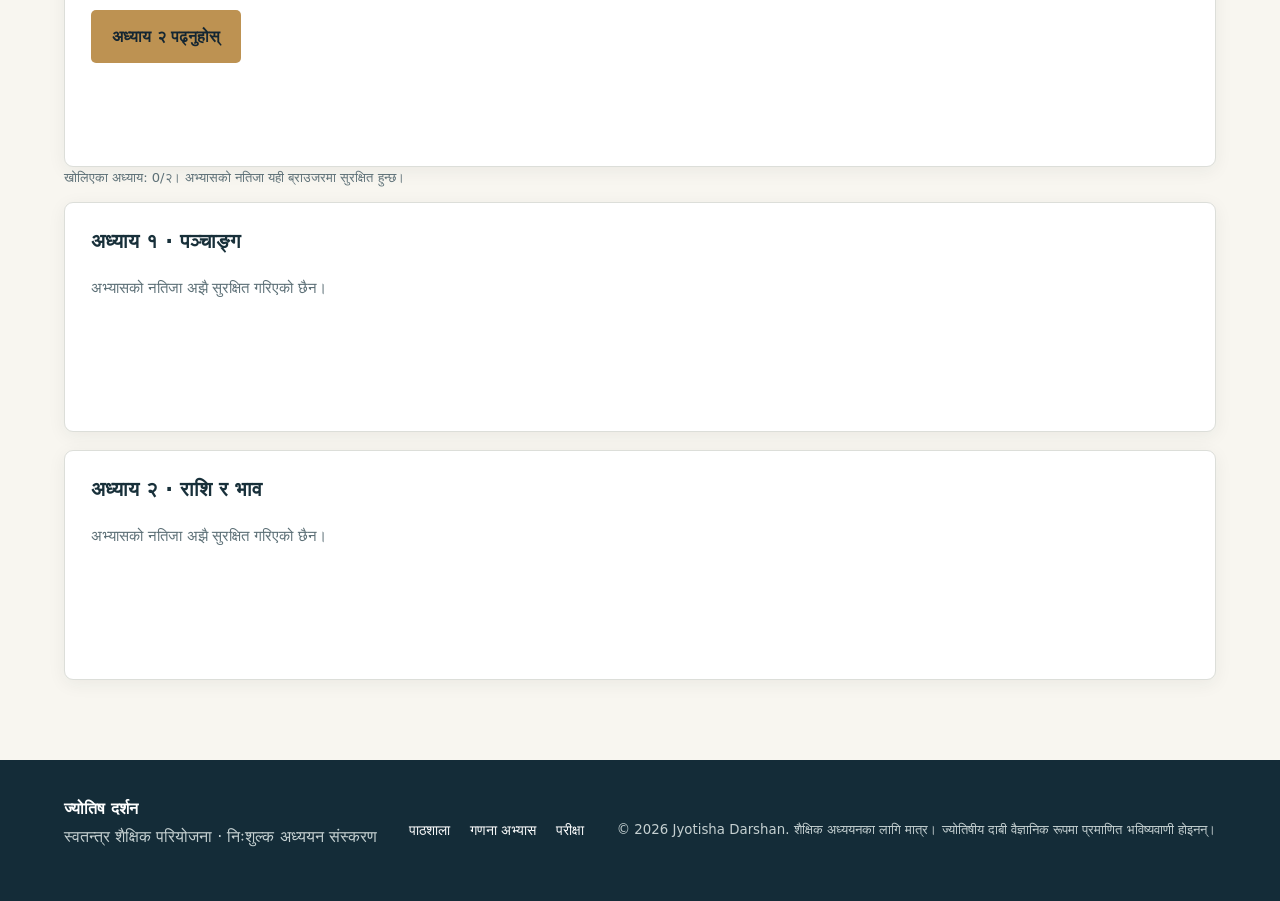
==== commit 87da1a25: "Clarify calculator inputs and instructional examples" ====
--- a/index.html
+++ b/index.html
@@ -6,12 +6,12 @@
 <div class="home-tool-card"><span class="home-tool-tag">०१ · समय</span><h3>स्थानीय सूर्योदय</h3><label for="htSunrise">काठमाडौँको पात्रोको सूर्योदय</label><p class="home-tool-hint">परम्परागत देशान्तर संशोधन: स्थानीय सूर्योदय = पात्रोको सूर्योदय − काठमाडौँसँगको सापेक्ष समयान्तर। यो सदरमुकाममा आधारित अनुमान हो। गणना भएपछि इष्टकालमा स्थानीय सूर्योदय स्वतः भरिन्छ।</p><input id="htSunrise" type="time" value="05:24"><label for="htSunriseMode">गणना विधि</label><select id="htSunriseMode"><option value="district">जिल्लागत समयान्तर</option><option value="longitude">जन्मस्थानको देशान्तर</option><option value="manual">पञ्चाङ्गको समयान्तर</option></select><div id="htDistrictFields"><label for="htDistrict">जिल्ला</label><select id="htDistrict"><option value="">जिल्ला छान्नुहोस्</option></select><p class="home-tool-hint">जिल्लागत सन्दर्भ तथ्याङ्कको स्वतन्त्र प्रमाणीकरण बाँकी छ।</p></div><div id="htLongitudeFields" hidden><label for="htLonDeg">पूर्वी देशान्तर (अंश)</label><input id="htLonDeg" type="number" min="0" max="179" value="85"><label for="htLonMin">कला</label><input id="htLonMin" type="number" min="0" max="59" value="34"><label for="htLonSec">विकला</label><input id="htLonSec" type="number" min="0" max="59" value="0"><p class="home-tool-hint">काठमाडौँको सन्दर्भ देशान्तर ८५°१९′ पूर्व। नजिकको पूर्ण सेकेन्डमा संशोधन।</p></div><div id="htManualFields" hidden><label for="htOffsetReference">समयान्तरको सन्दर्भ</label><select id="htOffsetReference"><option value="relative">काठमाडौँ (८५°१९′)</option><option value="standard">नेपालको मानक देशान्तर (८६°१५′)</option></select><label for="htManualOffset">चिह्नसहित समयान्तर (मिनेट:सेकेन्ड)</label><input id="htManualOffset" type="text" value="+01:00"><p class="home-tool-hint">सन्दर्भ देशान्तरभन्दा पूर्व भए +, पश्चिम भए - राख्नुहोस्। उदाहरण: काभ्रे, मानक देशान्तरबाट -02:44।</p></div><button type="button" id="htSunriseGo" class="button primary">गणना गर्नुहोस्</button><output id="htSunriseOut" class="home-tool-result" aria-live="polite">जिल्ला छान्नुहोस्</output></div>
 <div class="home-tool-card"><span class="home-tool-tag">०२ · समय</span><h3>घडी–पला–विपला</h3><div class="home-tool-pair"><div><label for="htHours">घण्टा</label><input id="htHours" type="number" min="0" max="23" value="9"></div><div><label for="htMinutes">मिनेट</label><input id="htMinutes" type="number" min="0" max="59" value="13"></div></div><label for="htSeconds">सेकेन्ड</label><input id="htSeconds" type="number" min="0" max="59" step="1" value="0"><button type="button" id="htGhadiGo" class="button primary">गणना गर्नुहोस्</button><output id="htGhadiOut" class="home-tool-result" aria-live="polite">नतिजा यहाँ देखिन्छ</output></div>
 <div class="home-tool-card"><span class="home-tool-tag">०३ · इष्टकाल</span><h3>इष्टकाल गणना</h3><label for="htBirth">जन्म समय</label><input id="htBirth" type="time" step="1" value="11:00:00"><label for="htLocalSunrise">जन्मस्थानको स्थानीय सूर्योदय</label><input id="htLocalSunrise" type="time" step="1" value="05:23:00"><label for="htPrevious">सूर्योदयअघिको जन्म</label><select id="htPrevious"><option value="same">होइन · उही दिनको सूर्योदय</option><option value="previous">हो · अघिल्लो दिनको सूर्योदय प्रविष्ट</option></select><button type="button" id="htIstGo" class="button primary">इष्टकाल निकाल्नुहोस्</button><output id="htIstOut" class="home-tool-result" aria-live="polite">नतिजा यहाँ देखिन्छ</output></div>
-<div class="home-tool-card"><span class="home-tool-tag">०४ · दशा</span><h3>दशा शेष</h3><div class="home-tool-pair"><div><label for="htBhayat">भयात (घडी/पला)</label><input id="htBhayat" value="14/40" placeholder="14/40"></div><div><label for="htBhavog">भभोग (घडी/पला)</label><input id="htBhavog" value="55/58" placeholder="55/58"></div></div><label for="htLord">जन्म नक्षत्रको स्वामी</label><select id="htLord"><option value="moon">चन्द्र (१० वर्ष)</option><option value="mars">मङ्गल (७ वर्ष)</option><option value="rahu">राहु (१८ वर्ष)</option><option value="jupiter">बृहस्पति (१६ वर्ष)</option><option value="saturn">शनि (१९ वर्ष)</option><option value="mercury">बुध (१७ वर्ष)</option><option value="ketu">केतु (७ वर्ष)</option><option value="venus">शुक्र (२० वर्ष)</option><option value="sun">सूर्य (६ वर्ष)</option></select><button type="button" id="htDashaGo" class="button primary">दशा शेष निकाल्नुहोस्</button><output id="htDashaOut" class="home-tool-result" aria-live="polite">नतिजा यहाँ देखिन्छ</output></div>
-<div class="home-tool-card"><span class="home-tool-tag">०५ · पञ्चाङ्ग</span><h3>तिथि गणना</h3><div class="home-tool-pair"><div><label for="htSun">सूर्य अंश (°)</label><input id="htSun" type="text"    value="20"></div><div><label for="htMoon">चन्द्र अंश (°)</label><input id="htMoon" type="text"    value="74"></div></div><button type="button" id="htTithiGo" class="button primary">गणना गर्नुहोस्</button><output id="htTithiOut" class="home-tool-result" aria-live="polite">नतिजा यहाँ देखिन्छ</output><a href="index.html?chapter=1#practice">विस्तृत अभ्यास ↗</a></div>
-<div class="home-tool-card"><span class="home-tool-tag">०६ · पञ्चाङ्ग</span><h3>नक्षत्र र पाउ</h3><label for="htNakDegree">राशिचक्रको कुल अंश (°)</label><input id="htNakDegree" type="text"    value="43.5"><button type="button" id="htNakGo" class="button primary">गणना गर्नुहोस्</button><output id="htNakOut" class="home-tool-result" aria-live="polite">नतिजा यहाँ देखिन्छ</output><a href="index.html?chapter=1#practice">विस्तृत अभ्यास ↗</a></div>
+<div class="home-tool-card"><span class="home-tool-tag">०४ · दशा</span><h3>दशा शेष</h3><div class="home-tool-pair"><div><label for="htBhayat">भयात (घडी/पला/विपला)</label><input id="htBhayat" value="14/40" placeholder="14/40"></div><div><label for="htBhavog">भभोग (घडी/पला/विपला)</label><input id="htBhavog" value="55/58" placeholder="55/58"></div></div><label for="htLord">जन्म नक्षत्रको स्वामी</label><select id="htLord"><option value="moon">चन्द्र (१० वर्ष)</option><option value="mars">मङ्गल (७ वर्ष)</option><option value="rahu">राहु (१८ वर्ष)</option><option value="jupiter">बृहस्पति (१६ वर्ष)</option><option value="saturn">शनि (१९ वर्ष)</option><option value="mercury">बुध (१७ वर्ष)</option><option value="ketu">केतु (७ वर्ष)</option><option value="venus">शुक्र (२० वर्ष)</option><option value="sun">सूर्य (६ वर्ष)</option></select><button type="button" id="htDashaGo" class="button primary">दशा शेष निकाल्नुहोस्</button><output id="htDashaOut" class="home-tool-result" aria-live="polite">नतिजा यहाँ देखिन्छ</output></div>
+<div class="home-tool-card"><span class="home-tool-tag">०५ · पञ्चाङ्ग</span><h3>तिथि गणना</h3><div class="home-tool-pair"><div><label for="htSun">सूर्यको देशान्तर</label><input id="htSun" type="text"    value="20"></div><div><label for="htMoon">चन्द्रमाको देशान्तर</label><input id="htMoon" type="text"    value="74"></div></div><p class="home-tool-hint">दुवै ग्रहको एउटै समय र एउटै देशान्तर पद्धतिको मान राख्नुहोस्। दशमलव अंश (२०.५) वा राशि/अंश/कला/विकला (०/२०/३०/०); मेष = ०, मीन = ११।</p><button type="button" id="htTithiGo" class="button primary">गणना गर्नुहोस्</button><output id="htTithiOut" class="home-tool-result" aria-live="polite">नतिजा यहाँ देखिन्छ</output><a href="index.html?chapter=1#practice">विस्तृत अभ्यास ↗</a></div>
+<div class="home-tool-card"><span class="home-tool-tag">०६ · पञ्चाङ्ग</span><h3>नक्षत्र र पाउ</h3><label for="htNakDegree">चन्द्रमाको निरयण देशान्तर</label><input id="htNakDegree" type="text"    value="43.5"><p class="home-tool-hint">उदाहरण: ८/१०/२५/० = धनु राशिको १० अंश २५ कला। दशमलवमा कुल २५०.४१६६६७°। ठीक कोणीय सीमामा नयाँ चरण सुरु हुन्छ।</p><button type="button" id="htNakGo" class="button primary">गणना गर्नुहोस्</button><output id="htNakOut" class="home-tool-result" aria-live="polite">नतिजा यहाँ देखिन्छ</output><a href="index.html?chapter=1#practice">विस्तृत अभ्यास ↗</a></div>
 <div class="home-tool-card" id="bhayatCalculator"><span class="home-tool-tag">०७ · नक्षत्र</span><h3>भयात गणना</h3><label for="htBYCase">अध्ययन नोटअनुसार अवस्था</label><select id="htBYCase"><option value="one">१ · इष्टकाल नक्षत्र अन्त्य-मानभित्र (≤)</option><option value="two">२ · नक्षत्र समाप्तिपछि जन्म (क्षयपछि समेत)</option><option value="three">३ · क्षय नक्षत्रमा जन्म</option><option value="four">४ · वृद्धि नक्षत्र (अहोरात्र)</option></select><label for="htBYIshta">इष्टकाल (घडी/पला वा घडी/पला/विपला)</label><input id="htBYIshta" value="14/02/30" placeholder="14/02/30"><div id="htBYOne"><label for="htBYPrev">गत नक्षत्रको अन्त्य-मान (अघिल्लो दिन, घडी/पला)</label><input id="htBYPrev" inputmode="numeric" value="25/20" placeholder="25/20"><label for="htBYToday">जन्म नक्षत्रको अन्त्य-मान (सोही दिन, घडी/पला)</label><input id="htBYToday" inputmode="numeric" value="40/30" placeholder="40/30"></div><div id="htBYTwo" hidden><label for="htBYCurrent">सोही दिनको नक्षत्र अन्त्य-मान (घडी/पला)</label><input id="htBYCurrent" inputmode="numeric" value="8/33" placeholder="10/00"><p class="home-tool-hint">क्षय नक्षत्र समाप्त भएपछि जन्म भए पनि यही अवस्था छान्नुहोस् र क्षय नक्षत्रको अन्त्य-मान राख्नुहोस्।</p></div><div id="htBYThree" hidden><label for="htBYAkshaya">अक्षय नक्षत्रको अन्त्य-मान (घडी/पला)</label><input id="htBYAkshaya" inputmode="numeric" value="08/00" placeholder="08/00"><label for="htBYKshaya">क्षय नक्षत्रको अन्त्य-मान (घडी/पला)</label><input id="htBYKshaya" inputmode="numeric" value="35/00" placeholder="35/00"></div><div id="htBYFour" hidden><label for="htBYGrowthPrev">वृद्धि नक्षत्रभन्दा अघिल्लो नक्षत्रको अन्त्य-मान (घडी/पला)</label><input id="htBYGrowthPrev" inputmode="numeric" value="54/47" placeholder="54/47"><label for="htBYGrowthEnd">दोस्रो सूर्योदयपछिको वृद्धि नक्षत्र अन्त्य-मान (घडी/पला)</label><input id="htBYGrowthEnd" inputmode="numeric" value="00/48" placeholder="00/48"><label for="htBYGrowthDay">जन्म भएको सूर्योदय</label><select id="htBYGrowthDay"><option value="first">पहिलो सूर्योदयपछिको दिन</option><option value="second">दोस्रो सूर्योदयपछिको दिन</option></select></div><button type="button" id="htBYGo" class="button primary">भयात गणना निकाल्नुहोस्</button><output id="htBYOut" class="home-tool-result" aria-live="polite">घडी/पला १४/४० जस्तै लेख्नुहोस्।</output><button type="button" id="htBYUse" class="button outline" hidden>दशा शेषमा सार्नुहोस्</button></div>
 <div class="home-tool-card" id="bhabhogCalculator"><span class="home-tool-tag">०८ · नक्षत्र</span><h3>भभोग गणना</h3><label for="htBGCase">जन्म नक्षत्रको अवस्था (पहिले पहिचान गर्नुहोस्)</label><select id="htBGCase"><option value="one">१ · इष्टकाल नक्षत्र अन्त्य-मानभित्र (≤)</option><option value="two">२ · नक्षत्र समाप्तिपछि जन्म (क्षयपछि समेत)</option><option value="three">३ · क्षय नक्षत्रमा जन्म</option><option value="four">४ · वृद्धि नक्षत्र (अहोरात्र)</option></select><p class="home-tool-hint">जन्म नक्षत्र र अवस्था पहिचान भइसकेपछि भभोग निकाल्न इष्टकाल चाहिँदैन। अवस्था पहिचान गर्न भने इष्टकाल र नक्षत्रको अन्त्य-मान तुलना गर्नुपर्छ।</p><div id="htBGOne"><label for="htBGPrev">गत नक्षत्रको अन्त्य-मान (अघिल्लो दिन, घडी/पला)</label><input id="htBGPrev" inputmode="numeric" value="25/20" placeholder="25/20"><label for="htBGToday">जन्म नक्षत्रको अन्त्य-मान (सोही दिन, घडी/पला)</label><input id="htBGToday" inputmode="numeric" value="40/30" placeholder="40/30"></div><div id="htBGTwo" hidden><label for="htBGCurrent">सोही दिनको नक्षत्र अन्त्य-मान (घडी/पला)</label><input id="htBGCurrent" inputmode="numeric" value="8/33" placeholder="10/00"><label for="htBGNext">आगामी दिनको जन्म नक्षत्र अन्त्य-मान (घडी/पला)</label><input id="htBGNext" inputmode="numeric" value="15/05" placeholder="25/00"></div><div id="htBGThree" hidden><label for="htBGAkshaya">अक्षय नक्षत्रको अन्त्य-मान (घडी/पला)</label><input id="htBGAkshaya" inputmode="numeric" value="08/00" placeholder="08/00"><label for="htBGKshaya">क्षय नक्षत्रको अन्त्य-मान (घडी/पला)</label><input id="htBGKshaya" inputmode="numeric" value="35/00" placeholder="35/00"></div><div id="htBGFour" hidden><label for="htBGGrowthPrev">वृद्धि नक्षत्रभन्दा अघिल्लो नक्षत्रको अन्त्य-मान (घडी/पला)</label><input id="htBGGrowthPrev" inputmode="numeric" value="54/47" placeholder="54/47"><label for="htBGGrowthEnd">दोस्रो सूर्योदयपछिको वृद्धि नक्षत्र अन्त्य-मान (घडी/पला)</label><input id="htBGGrowthEnd" inputmode="numeric" value="00/48" placeholder="00/48"></div><button type="button" id="htBGGo" class="button primary">भभोग गणना निकाल्नुहोस्</button><output id="htBGOut" class="home-tool-result" aria-live="polite">घडी/पला १४/४० जस्तै लेख्नुहोस्।</output><button type="button" id="htBGUse" class="button outline" hidden>दशा शेषमा सार्नुहोस्</button></div>
-<div class="home-tool-card" id="namingCalculator"><span class="home-tool-tag">०९ · नामकरण</span><h3>नामकरण गणना</h3><p class="home-tool-hint">जन्म नक्षत्र पहिले पञ्चाङ्गबाट पहिचान गर्नुहोस्। भयात र भभोगका आधारमा परम्परागत समय-विभाजन विधिबाट चरण निकालिन्छ।</p><label for="htNameNak">जन्म नक्षत्र</label><select id="htNameNak"><option value="0">अश्विनी</option><option value="1">भरणी</option><option value="2">कृत्तिका</option><option value="3">रोहिणी</option><option value="4">मृगशिरा</option><option value="5">आर्द्रा</option><option value="6">पुनर्वसु</option><option value="7">पुष्य</option><option value="8">आश्लेषा</option><option value="9">मघा</option><option value="10">पूर्वाफाल्गुनी</option><option value="11">उत्तराफाल्गुनी</option><option value="12">हस्त</option><option value="13">चित्रा</option><option value="14">स्वाती</option><option value="15">विशाखा</option><option value="16">अनुराधा</option><option value="17">ज्येष्ठा</option><option value="18" selected>मूल</option><option value="19">पूर्वाषाढा</option><option value="20">उत्तराषाढा</option><option value="21">श्रवण</option><option value="22">धनिष्ठा</option><option value="23">शतभिषा</option><option value="24">पूर्वाभाद्रपदा</option><option value="25">उत्तराभाद्रपदा</option><option value="26">रेवती</option></select><label for="htNameA">भयात (घडी/पला/विपला)</label><input id="htNameA" value="5/29/30"><label for="htNameB">भभोग (घडी/पला/विपला)</label><input id="htNameB" value="66/32"><button type="button" id="htNameLoad" class="button outline">दशा शेषका मान ल्याउनुहोस्</button><button type="button" id="htNameGo" class="button primary">नामाक्षर निकाल्नुहोस्</button><output id="htNameOut" class="home-tool-result" aria-live="polite">जन्म नक्षत्र, भयात र भभोग राख्नुहोस्।</output><p class="home-tool-hint">यो समयका आधारमा गरिएको चरणको अनुमान हो; चन्द्रमाको निरयण देशान्तरबाट निकालिएको चरणसँग सीमामा फरक पर्न सक्छ। <a href="akshara-chakra.html">अक्षरचक्र हेर्नुहोस्</a>।</p></div></div><div class="home-tool-more"><a href="akshara-chakra.html">अक्षरचक्र ↗</a></div></section>
+<div class="home-tool-card" id="namingCalculator"><span class="home-tool-tag">०९ · नामकरण</span><h3>नामकरण गणना</h3><p class="home-tool-hint">जन्म नक्षत्र पहिले पञ्चाङ्गबाट पहिचान गर्नुहोस्। भयात र भभोगका आधारमा परम्परागत समय-विभाजन विधिबाट चरण निकालिन्छ।</p><label for="htNameNak">जन्म नक्षत्र</label><select id="htNameNak"><option value="0">अश्विनी</option><option value="1">भरणी</option><option value="2">कृत्तिका</option><option value="3">रोहिणी</option><option value="4">मृगशिरा</option><option value="5">आर्द्रा</option><option value="6">पुनर्वसु</option><option value="7">पुष्य</option><option value="8">आश्लेषा</option><option value="9">मघा</option><option value="10">पूर्वाफाल्गुनी</option><option value="11">उत्तराफाल्गुनी</option><option value="12">हस्त</option><option value="13">चित्रा</option><option value="14">स्वाती</option><option value="15">विशाखा</option><option value="16">अनुराधा</option><option value="17">ज्येष्ठा</option><option value="18" selected>मूल</option><option value="19">पूर्वाषाढा</option><option value="20">उत्तराषाढा</option><option value="21">श्रवण</option><option value="22">धनिष्ठा</option><option value="23">शतभिषा</option><option value="24">पूर्वाभाद्रपदा</option><option value="25">उत्तराभाद्रपदा</option><option value="26">रेवती</option></select><label for="htNameA">भयात (घडी/पला/विपला)</label><input id="htNameA" value="5/29/30"><label for="htNameB">भभोग (घडी/पला/विपला)</label><input id="htNameB" value="66/32"><p class="home-tool-hint">भयात जन्मसम्म बितेको नक्षत्र अवधि हो; भभोग त्यस नक्षत्रको कुल अवधि हो। उदाहरण: ५/२९/३० र ६६/३२।</p><button type="button" id="htNameLoad" class="button outline">दशा शेषका मान ल्याउनुहोस्</button><button type="button" id="htNameGo" class="button primary">नामाक्षर निकाल्नुहोस्</button><output id="htNameOut" class="home-tool-result" aria-live="polite">जन्म नक्षत्र, भयात र भभोग राख्नुहोस्।</output><p class="home-tool-hint">यो समयका आधारमा गरिएको चरणको अनुमान हो; चन्द्रमाको निरयण देशान्तरबाट निकालिएको चरणसँग सीमामा फरक पर्न सक्छ। <a href="akshara-chakra.html">अक्षरचक्र हेर्नुहोस्</a>।</p></div></div><div class="home-tool-more"><a href="akshara-chakra.html">अक्षरचक्र ↗</a></div></section>
 <section id="dashboard" class="section learning-dashboard"><div class="section-heading"><div><p class="eyebrow">निःशुल्क अध्ययन</p><h2>सुरुका दुई अध्याय</h2><p>अध्याय १ र २ सबैका लागि खुला छन्। यस पाठ्यक्रममा पञ्चाङ्गका आधार र कुण्डलीको संरचना पढ्न सकिन्छ।</p></div></div><div class="cards two"><article class="tile"><h3>अध्याय १ · पञ्चाङ्ग</h3><a class="button primary" href="index.html?chapter=1#pathshala">अध्याय १ पढ्नुहोस्</a></article><article class="tile"><h3>अध्याय २ · राशि र भाव</h3><a class="button primary" href="index.html?chapter=2#chapter2">अध्याय २ पढ्नुहोस्</a></article></div></section><section class="section" id="pathshala"><div class="akshara-reference-link"><div><strong>नक्षत्र नामाक्षर सन्दर्भ</strong><p>२७ नक्षत्र, १०८ चरण र नामकरणका अक्षरहरू एउटै खोज्न मिल्ने पृष्ठमा।</p></div><a class="button primary" href="akshara-chakra.html">अक्षरचक्र खोल्नुहोस् →</a></div><div class="section-heading"><div><p class="eyebrow">अध्याय ०१ · आधारभूत अध्ययन</p><h2>पञ्चाङ्गका आधार</h2><p>तिथि, वार, नक्षत्र, योग र करणका अर्थ, गणना र परम्परागत प्रयोगको क्रमबद्ध अध्ययन।</p></div><span class="status">अध्याय ०१ · पाठ उपलब्ध</span></div><div class="cards three"><article class="tile active"><span class="tile-num">अध्याय ०१</span><h3>पञ्चाङ्ग</h3><p>तिथि, वार, नक्षत्र, योग र करणका आधारभूत अर्थ।</p><button class="text-button" id="openLesson" aria-expanded="false" aria-controls="lesson">पाठ खोल्नुहोस् →</button></article><article class="tile"><span class="tile-num">अध्याय ०२</span><h3>राशि र भाव</h3><p>भाव, राशि र लग्नको सम्बन्ध बुझ्ने अन्तरक्रियात्मक अभ्यास।</p><a class="text-button" href="index.html?chapter=2">अध्याय २ खोल्नुहोस् →</a></article><article class="tile muted"><span class="tile-num">अध्याय ०३–१३</span><h3>थप अध्यायहरू</h3><p>अध्याय ३–१३ मा ग्रह, गणना, कुण्डली अध्ययन र परम्परागत प्रयोगसम्बन्धी पाठ तथा अभ्यास उपलब्ध छन्।</p><a class="text-button" href="index.html#dashboard">अध्ययन कक्ष खोल्नुहोस् →</a></article></div>
 <div id="lesson" class="lesson" tabindex="-1" hidden><div class="lesson-top"><div><p class="eyebrow">अध्याय ०१ · विस्तृत पाठ</p><h3>पञ्चाङ्गका पाँच अङ्ग</h3></div><button class="close" id="closeLesson" aria-label="पाठ बन्द गर्नुहोस्">✕</button></div><p>पञ्चाङ्ग परम्परागत कालगणनामा प्रयोग हुने पाँच अङ्गको समुच्चय हो: तिथि, वार, नक्षत्र, योग र करण। प्रत्येक अङ्गले समयको फरक पक्ष बुझाउँछ। तिथिले सूर्य र चन्द्रमाको कोणीय अन्तर, वारले दिन, नक्षत्रले चन्द्रमाको राशिचक्रस्थित क्षेत्र, योगले सूर्य र चन्द्रमाका भोगांशको योग तथा करणले तिथिको आधा भाग जनाउँछ। तलका पाँच अङ्ग क्रमशः खोलेर तिनको अर्थ, गणनाको आधार र प्रयोग बुझ्नुहोस्।</p><div class="tabs" id="angaTabs" role="group" aria-label="पञ्चाङ्ग अङ्ग"></div><div id="angaDetail" class="detail" aria-live="polite"></div><div class="study-module"><p class="eyebrow">अध्याय ०१ · थप अध्ययन</p><h4>तिथि र पक्ष</h4><p>एक चन्द्रमासमा ३० तिथि हुन्छन्: शुक्ल पक्षमा १५ र कृष्ण पक्षमा १५। प्रतिपदादेखि चतुर्दशीसम्मका नाम दुवै पक्षमा दोहोरिन्छन्। शुक्ल पक्षको अन्त्य पूर्णिमा र कृष्ण पक्षको अन्त्य औँसी हो। </p><div class="study-grid"><div class="study-panel"><strong>नन्दादि तिथि समूह</strong><p>नन्दा, भद्रा, जया, रिक्ता र पूर्णा गरी पाँच समूह तीनपटक दोहोरिन्छन्। तिथि १, ६ र ११ नन्दा समूहमा; २, ७ र १२ भद्रामा पर्छन्। त्यसैगरी ३/८/१३ जया, ४/९/१४ रिक्ता र ५/१०/१५ पूर्णा समूहमा पर्छन्। यो वर्गीकरण तिथिको नाम होइन, तिथिलाई समूहमा राख्ने परम्परागत तरिका हो।</p><label for="tithiNumber">पक्षभित्रको तिथि क्रम (१–१५)</label><select id="tithiNumber"></select><p id="tithiGroupResult" class="result" aria-live="polite"></p></div><div class="study-panel"><strong>३६०° बाट नक्षत्र र पाउ</strong><p>राशिचक्रको ३६०° लाई २७ बराबर नक्षत्रमा बाँड्दा प्रत्येक नक्षत्र १३°२०′ को हुन्छ। प्रत्येक नक्षत्रलाई फेरि चार पाउमा बाँडिन्छ; एक पाउ ३°२०′ हुन्छ। उदाहरण: ४३.५° भनेको मेषको सुरुवाती बिन्दुदेखि गनिएको कुल भोगांश हो। पहिलो तीन नक्षत्रको ४०° पूरा भएपछि रोहिणी सुरु हुन्छ। बाँकी ३°३०′ रोहिणीको दोस्रो पाउमा पर्छ। यो ४३.५° कुनै एउटै राशिभित्रको अंश होइन। तल भोगांश राखेर नक्षत्र र पाउ जाँच्नुहोस्।</p><label for="nakDegree">राशिचक्रको अंश (० देखि ३५९.९९)</label><input id="nakDegree" type="number" min="0" max="359.99" step="0.01" value="43.5" inputmode="decimal"><button id="nakCalculate" class="button primary" type="button">नक्षत्र क्रम र पाउ निकाल्नुहोस्</button><p id="nakResult" class="result" aria-live="polite"></p></div></div><h4>तिथिको कोणीय अभ्यास</h4><p class="note"><strong>अभ्यास गर्ने क्रम:</strong> (१) सूर्य र चन्द्रमाको भोगांश लेख्नुहोस्। (२) चन्द्रमाबाट सूर्य घटाउनुहोस्। (३) अन्तर ऋणात्मक भए ३६०° थप्नुहोस्। (४) अन्तरलाई १२° का खण्डमा बाँडेर तिथिको क्रम पहिचान गर्नुहोस्। उदाहरण: ७४° − २०° = ५४°; चारवटा १२° का खण्ड पूरा भएका छन् र पाँचौँ खण्डको ६° बितेको छ। त्यसैले शुक्ल पञ्चमी चलिरहेको छ।</p><p class="note"><strong>सुरु गर्नुअघि:</strong> भोगांश भन्नाले राशिचक्रको सुरुवाती बिन्दुदेखि मापन गरिएको कोणीय स्थान बुझिन्छ। यहाँ सूर्य र चन्द्रमाका भोगांश एउटै निरयन वा सायन सन्दर्भमा दिइएको मानिएको छ। फरक सन्दर्भका मान मिसाएर तिथि निकाल्न मिल्दैन।</p><p>तिथि निकाल्न पहिले चन्द्रमाको भोगांशबाट सूर्यको भोगांश घटाउनुहोस्। उत्तर ऋणात्मक आए ३६०° थपेर ०° देखि ३६०° बीचको अन्तर लिनुहोस्। त्यसपछि अन्तरलाई १२° ले भाग गर्नुहोस्। प्रत्येक १२° पूरा हुँदा एउटा तिथि सकिन्छ; बाँकी अंशले चलिरहेको तिथिभित्रको प्रगति जनाउँछ। ०° देखि १८०° सम्म शुक्ल पक्ष र १८०° देखि ३६०° सम्म कृष्ण पक्षको क्रम पर्छ। उदाहरणका लागि सूर्य २०° र चन्द्रमा ७४° भए अन्तर ५४° हुन्छ। ५४ ÷ १२ = ४.५, अर्थात् चार तिथि पूरा भई शुक्ल पञ्चमी चलिरहेको हुन्छ। ठीक १२° को गुणजमा नयाँ तिथि सुरु हुन्छ। यहाँका अंश काल्पनिक हुन्; वास्तविक पञ्चाङ्ग वा तिथिको समय निर्धारण गरिएको होइन।</p><div class="study-grid"><div class="study-panel"><label for="sunLongitude">सूर्यको भोगांश (०–३५९.९९°)</label><input id="sunLongitude" type="number" min="0" max="359.99" step="0.01" value="20"><label for="moonLongitude">चन्द्रमाको भोगांश (०–३५९.९९°)</label><input id="moonLongitude" type="number" min="0" max="359.99" step="0.01" value="74"><button id="tithiCalculate" class="button primary" type="button">तिथि गणना गर्नुहोस्</button><p id="tithiCalcResult" class="result" aria-live="polite"></p></div><div class="study-panel"><strong>सीमाको अर्को उदाहरण</strong><p>सूर्य २०° र चन्द्रमा ८०° भए कोणीय अन्तर ६०° हुन्छ। यसले शुक्ल पक्षको षष्ठी सुरु हुने सीमा जनाउँछ। ठीक सीमामा र त्यस आसपासको वास्तविक पञ्चाङ्ग निर्धारणका लागि उपयुक्त खगोलीय गणना र समय-सन्दर्भ आवश्यक हुन्छ।</p><p class="note">अध्ययन स्रोत: ज्योतिष शास्त्र: अध्ययन नोट, अध्याय १, पृ. २–७। गणनाको अन्तरक्रियात्मक रूप यहाँ शिक्षणका लागि तयार गरिएको हो।</p></div></div></div><div class="study-module" id="chapter1Expanded"><p class="eyebrow">अध्याय ०१ · स्रोतअनुसार विस्तृत अध्ययन · पृष्ठ २–१०</p><h3>पञ्चाङ्गका थप अङ्ग र सूची</h3><p>तलका नौ खण्ड मूल अध्ययन सामग्रीको क्रमअनुसार राखिएका छन्। पहिलो पटक पढ्दा क्रमशः सबै खण्ड खोल्नुहोस्। पुनरावृत्तिका बेला आफूलाई आवश्यक विषय मात्र खोलेर पढ्न सकिन्छ। प्रत्येक खण्डको शीर्षक थिच्दा व्याख्या खुल्छ।</p>
 <details><summary>१.१ पञ्चाङ्गका पाँच अङ्ग · पृ. २</summary><p>पञ्चाङ्गका पाँच अङ्ग तिथि, वार, नक्षत्र, योग र करण हुन्। तिथि एक चन्द्रमासमा ३० वटा गनिन्छ; वार सात, नक्षत्र २७, विष्कुम्भादि योग २७ र करणका प्रकार ११ छन्। कुनै एक दिनको पञ्चाङ्गमा उदाहरणका लागि द्वितीया तिथि, आइतबार, रोहिणी नक्षत्र, शुभ योग र बालव करण लेखिएको हुन सक्छ। यो केवल स्वरूप बुझाउने उदाहरण हो, कुनै निश्चित दिनको वास्तविक पञ्चाङ्ग होइन। </p></details>
@@ -33,4 +33,4 @@
 
 <section id="method" class="section alt"><div class="section-heading"><div><p class="eyebrow">स्रोत र अध्ययन पद्धति</p><h2>अध्ययन पद्धति</h2></div></div><div class="method-grid"><div><h3>पाठको क्रम</h3><p>पञ्चाङ्ग → कुण्डली संरचना → नवग्रह → गणित → फलादेशको व्याकरण → विषयगत अध्ययन।</p><h3>व्याख्याको क्रम</h3><p>भाव → राशि → ग्रह → ग्रहको अवस्था → सम्बन्ध/दृष्टि → परम्परागत फल।</p></div><div><h3>अध्ययन पद्धति र स्रोत</h3><p>जहाँ ज्योतिषीय परम्परामा मतभेद छन्, त्यहाँ यस पाठमा अपनाइएको मान्यता स्पष्ट पारिन्छ। पुष्टि आवश्यक विषयलाई निश्चित तथ्यका रूपमा प्रस्तुत गरिँदैन।</p></div></div><div class="disclaimer">यो परियोजना परम्परागत ज्योतिषको शैक्षिक अध्ययनका लागि हो। ज्योतिषीय दाबीहरू वैज्ञानिक रूपमा प्रमाणित भविष्यवाणीका रूपमा प्रस्तुत गरिँदैनन्। स्वास्थ्य, कानुनी वा आर्थिक निर्णयका लागि सम्बन्धित योग्य पेशेवरको सल्लाह आवश्यक हुन्छ।</div></section></main>
 <footer><div><strong>ज्योतिष दर्शन</strong><p>स्वतन्त्र शैक्षिक परियोजना · निःशुल्क अध्ययन संस्करण</p></div><div><a href="index.html#dashboard">पाठशाला</a><a href="index.html#homeCalculators">गणना अभ्यास</a><a href="index.html?chapter=2#chapter2exam">परीक्षा</a></div><small>© <span id="year"></span> Jyotisha Darshan. शैक्षिक अध्ययनका लागि मात्र। ज्योतिषीय दाबी वैज्ञानिक रूपमा प्रमाणित भविष्यवाणी होइनन्।</small></footer><script src="public-preview.js" defer></script><script src="district-sunrise.js?v=public-1" defer></script><script src="nakshatra-data.js?v=2" defer></script>
-<script src="home-tools.js?v=public-16" defer></script></body></html>
+<script src="home-tools.js?v=public-17" defer></script></body></html>
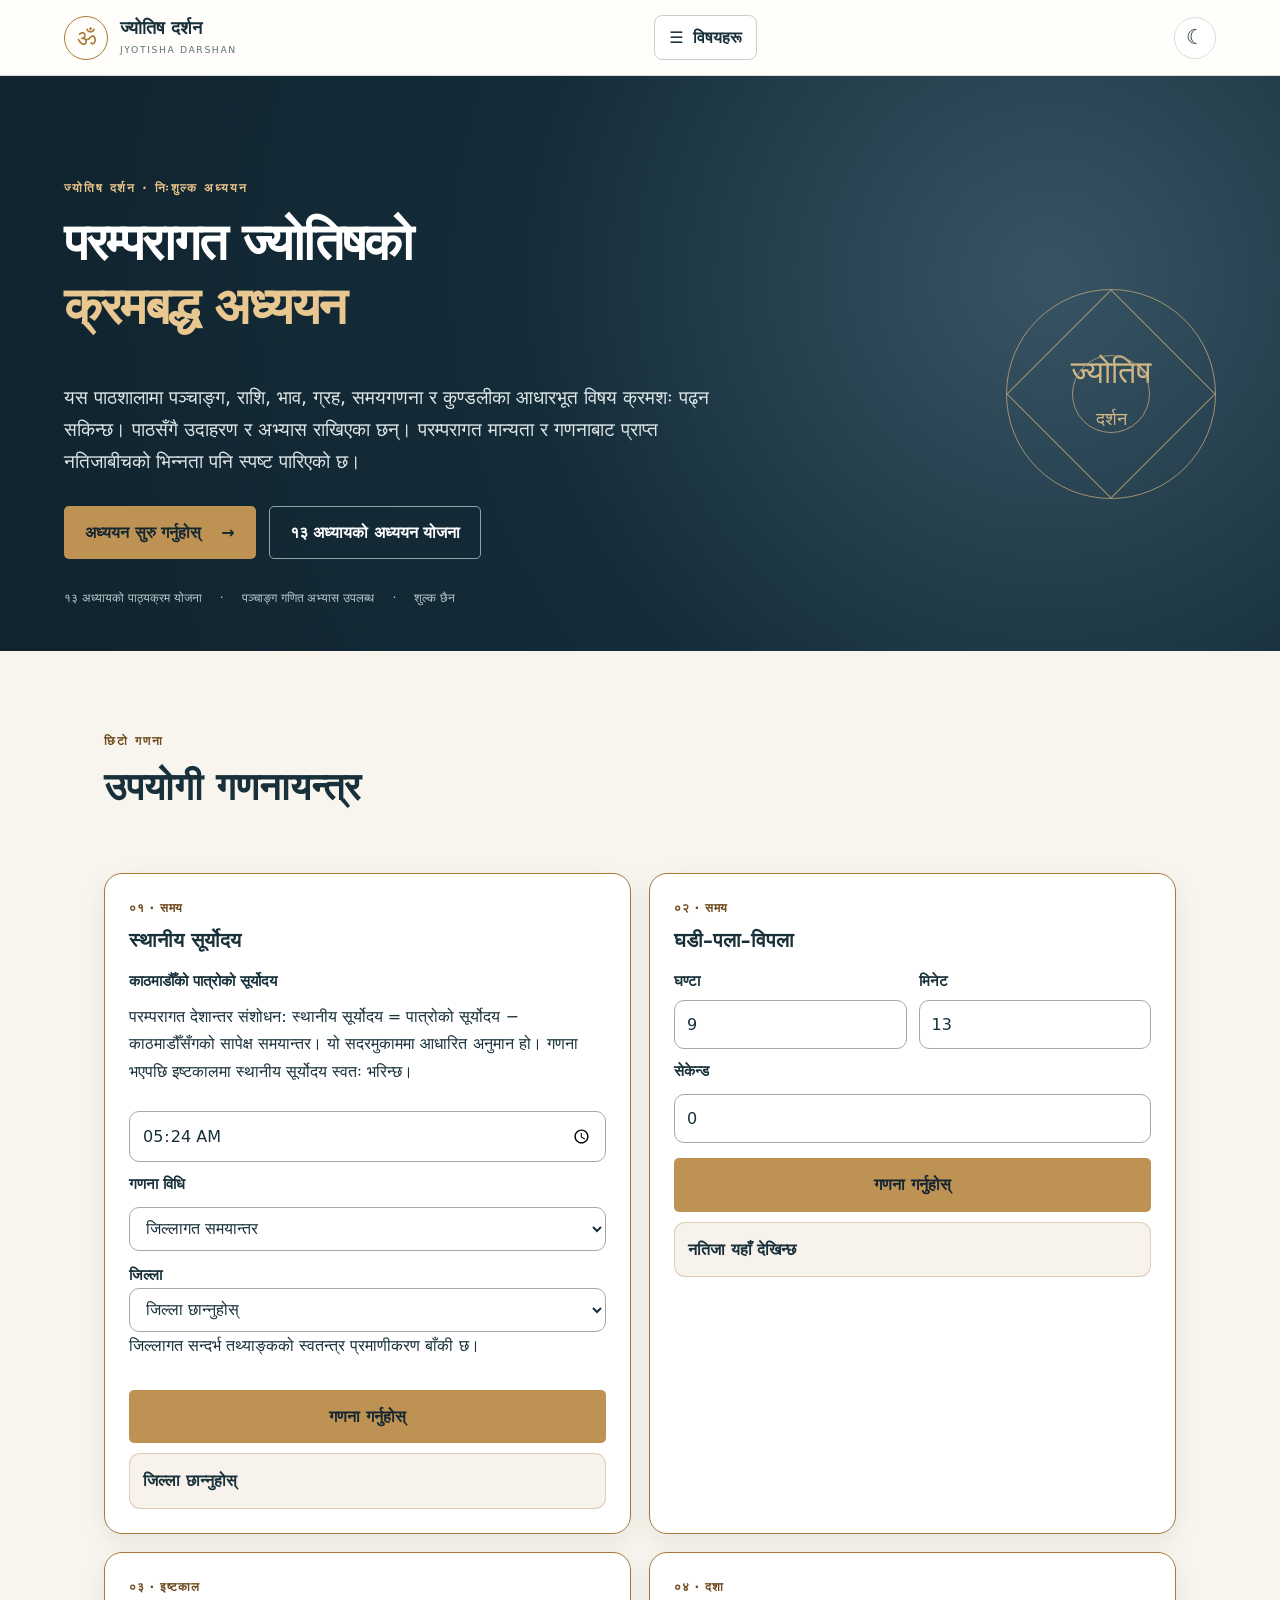
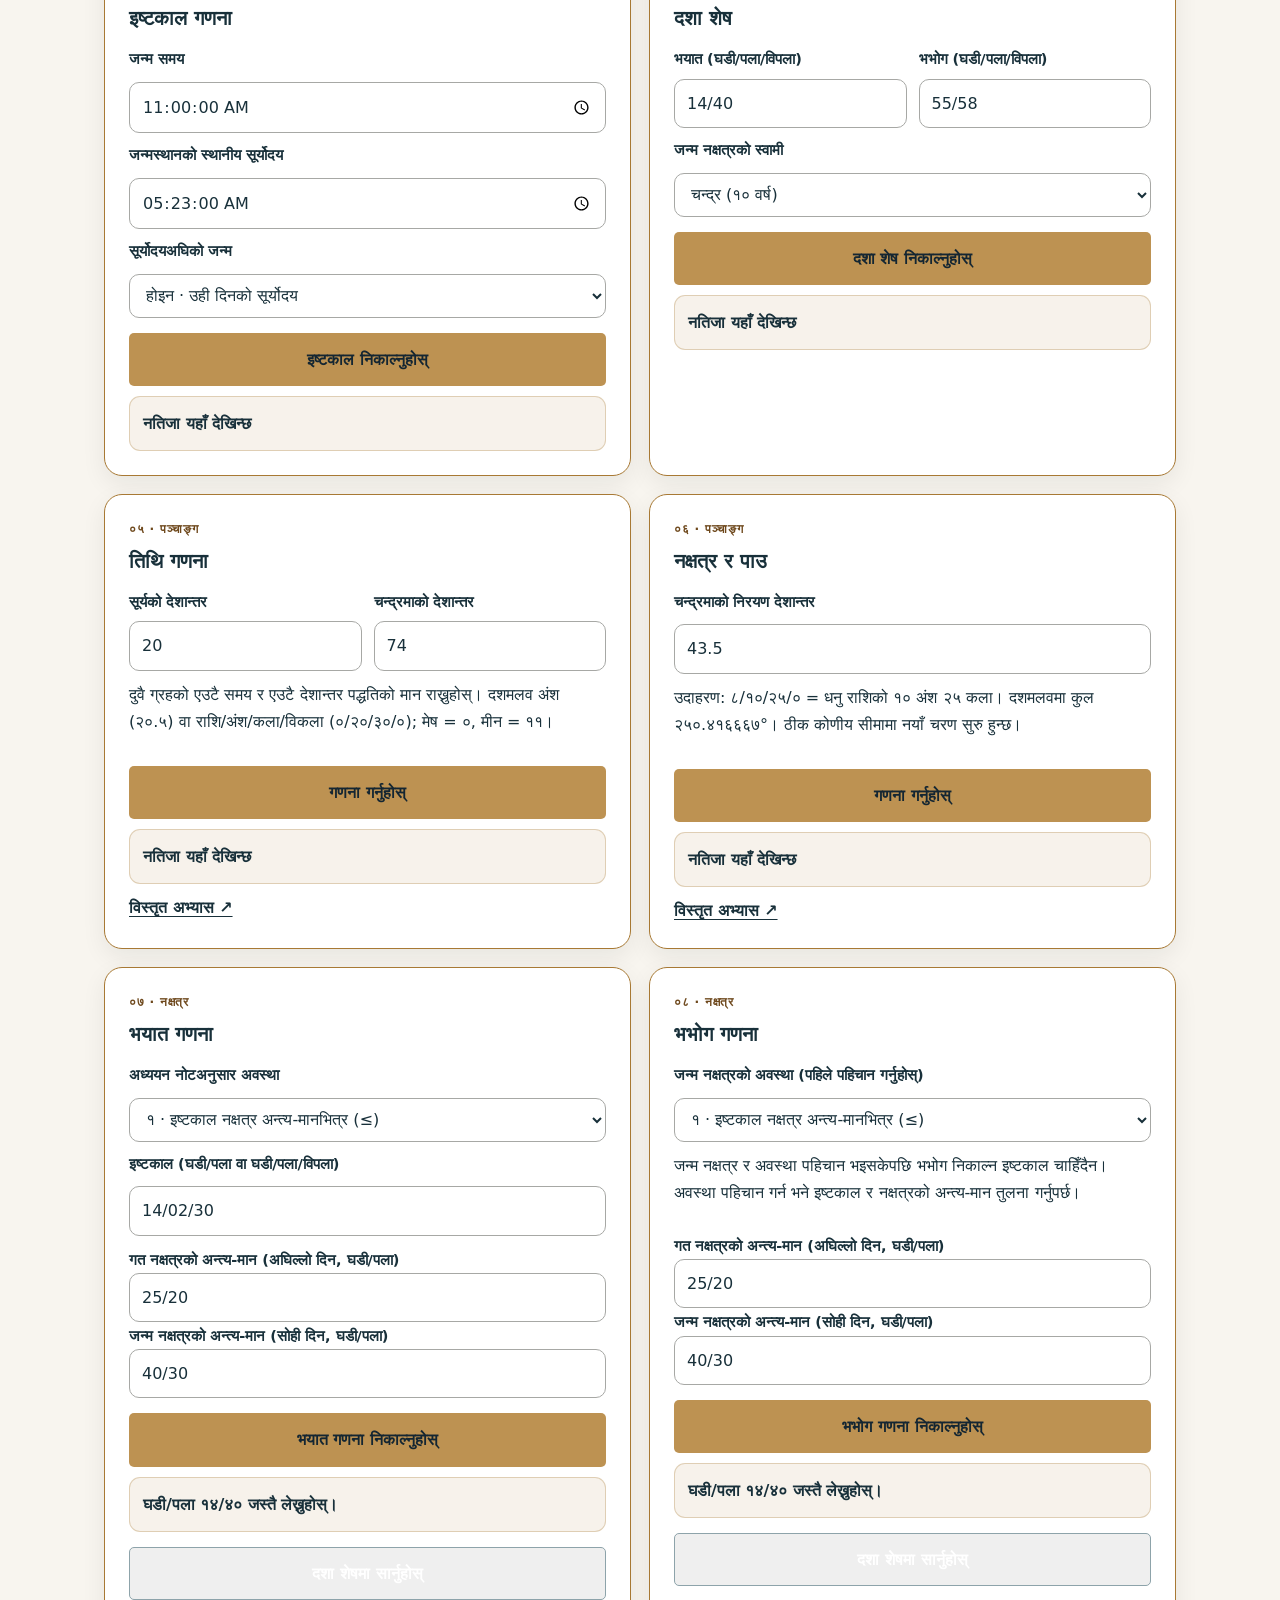
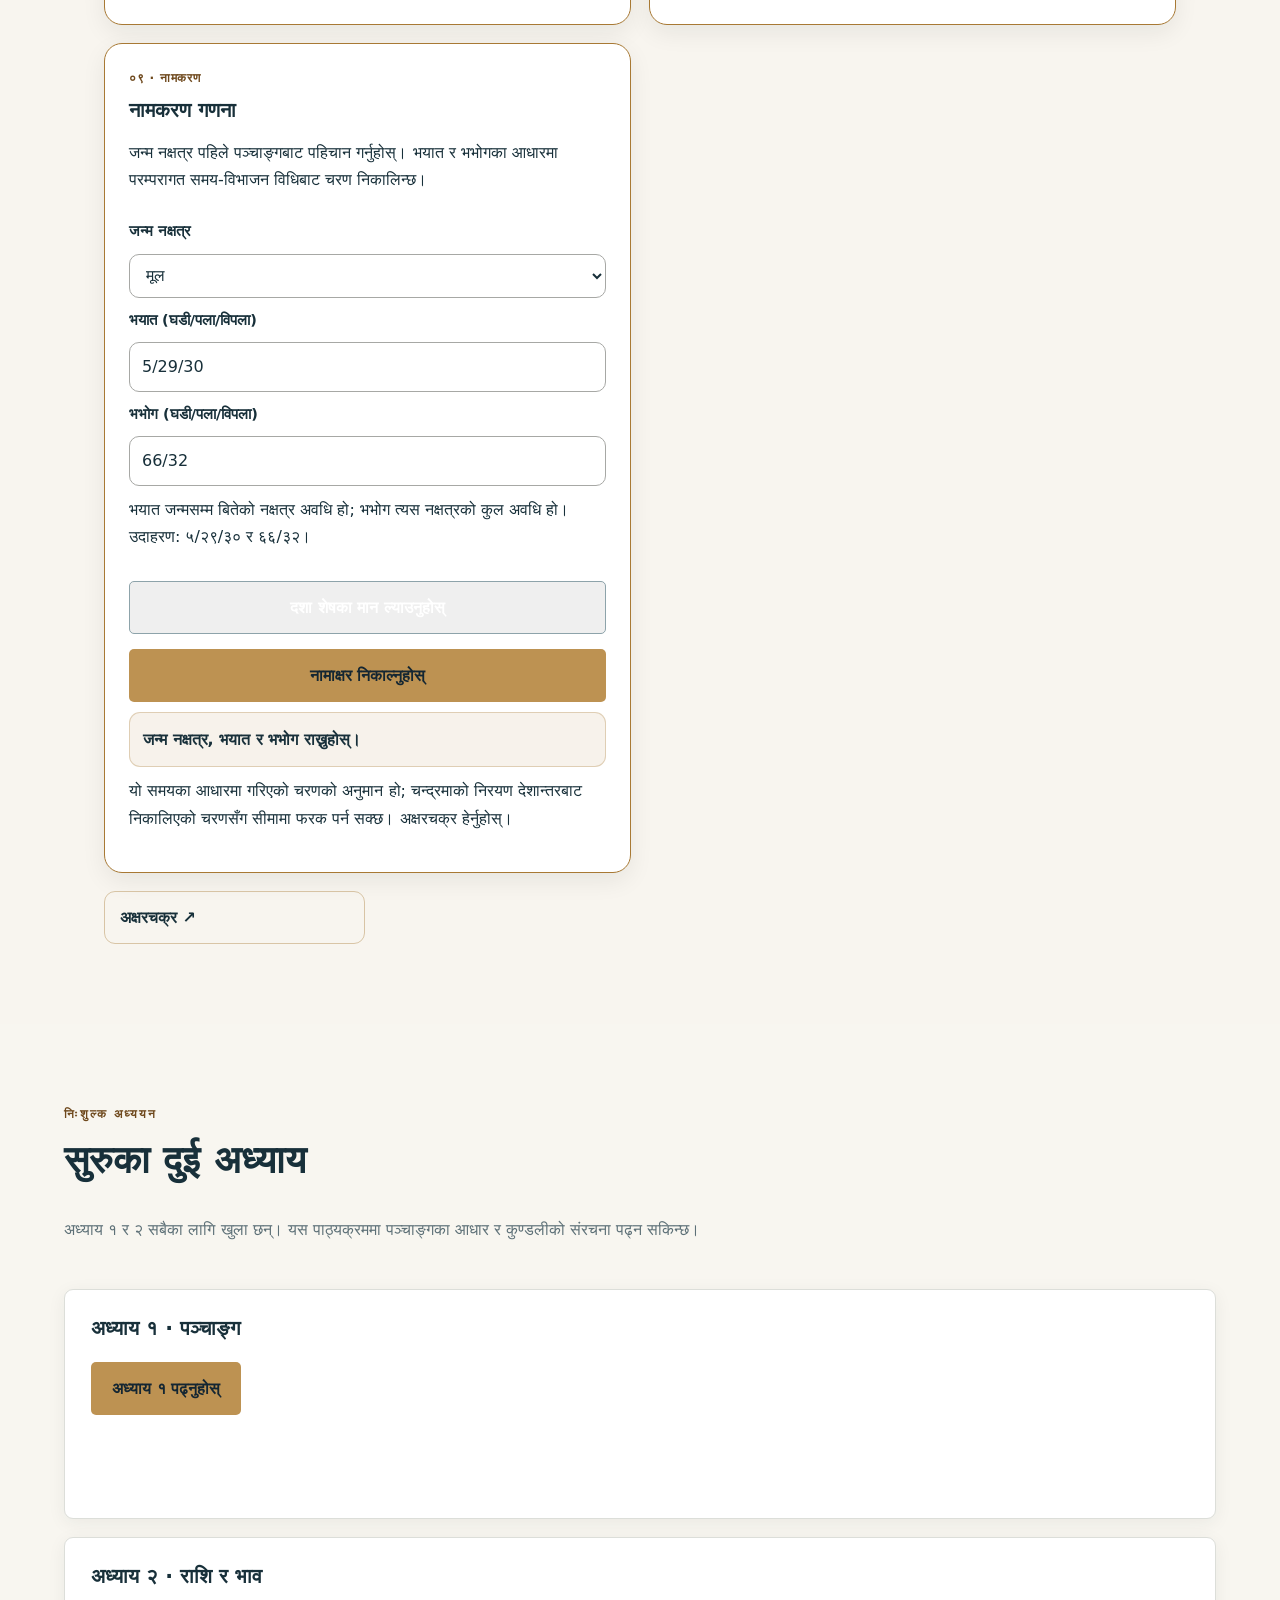
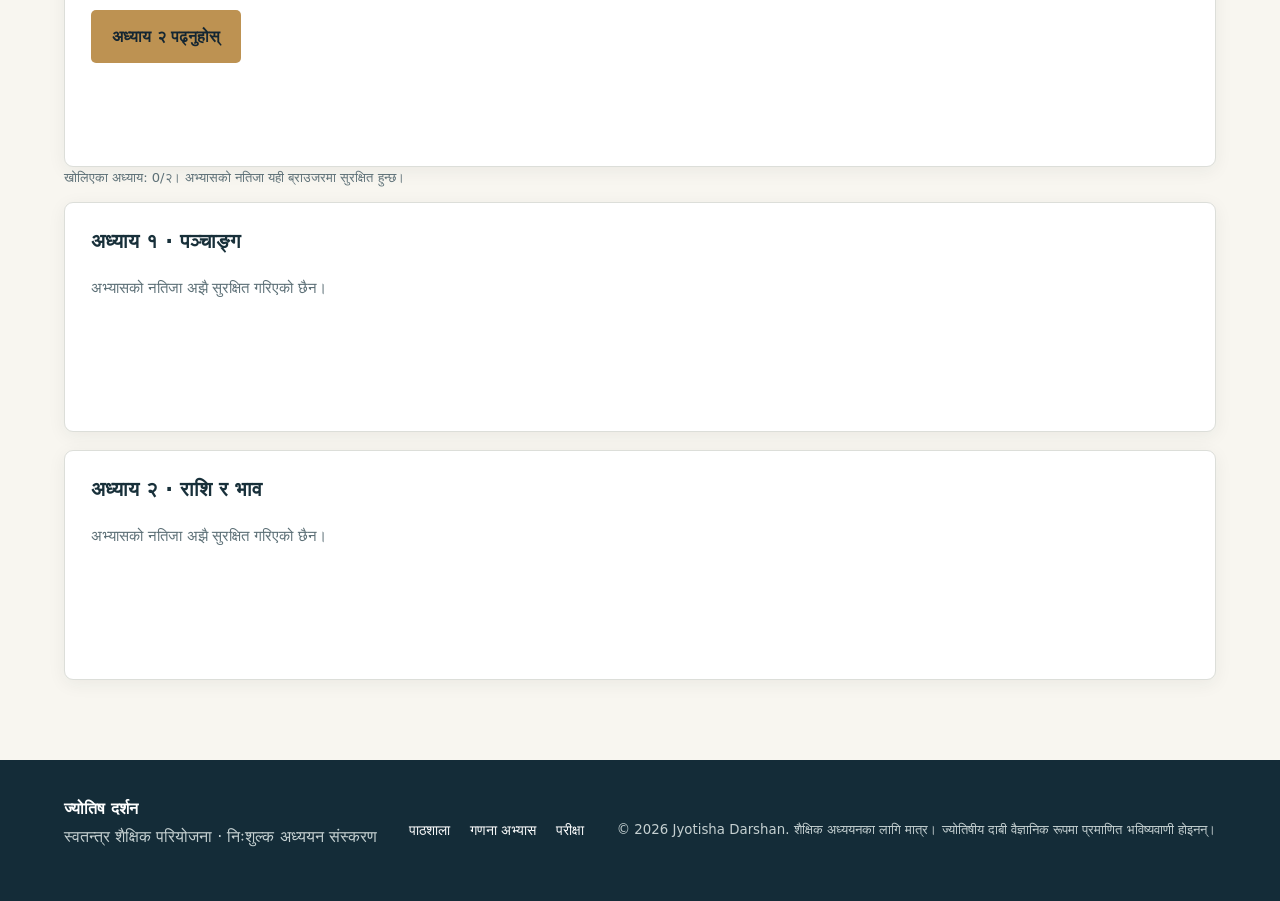
==== commit 8f2f097b: "Give both introductory chapters a study guide" ====
--- a/index.html
+++ b/index.html
@@ -1,4 +1,4 @@
-<!doctype html><html lang="ne"><head><meta charset="utf-8"><meta name="viewport" content="width=device-width,initial-scale=1"><meta name="theme-color" content="#172b38"><meta name="description" content="ज्योतिष दर्शन: पञ्चाङ्ग, राशि, ग्रह, कुण्डली र परम्परागत ज्योतिषका विषयमा नेपाली भाषामा क्रमबद्ध अध्ययन, उदाहरण र अभ्यास।"><title>ज्योतिष दर्शन | Jyotisha Darshan</title><link rel="manifest" href="manifest.webmanifest"><link rel="stylesheet" href="style.css?v=202"><script src="public-theme.js"></script><link rel="icon" href="icon.svg"></head><body class="public-learning">
+<!doctype html><html lang="ne"><head><meta charset="utf-8"><meta name="viewport" content="width=device-width,initial-scale=1"><meta name="theme-color" content="#172b38"><meta name="description" content="ज्योतिष दर्शन: पञ्चाङ्ग, राशि, ग्रह, कुण्डली र परम्परागत ज्योतिषका विषयमा नेपाली भाषामा क्रमबद्ध अध्ययन, उदाहरण र अभ्यास।"><title>ज्योतिष दर्शन | Jyotisha Darshan</title><link rel="manifest" href="manifest.webmanifest"><link rel="stylesheet" href="style.css?v=206"><script src="public-theme.js"></script><link rel="icon" href="icon.svg"></head><body class="public-learning">
 <a class="skip-to-content" href="#main-content">मुख्य सामग्रीमा जानुहोस्</a>
 <header class="site-header"><a class="brand" href="index.html#home"><span class="brandmark">ॐ</span><span><strong>ज्योतिष दर्शन</strong><small>JYOTISHA DARSHAN</small></span></a><button class="menu" id="menu" aria-label="विषय सूची खोल्नुहोस्" aria-controls="nav" aria-expanded="false">☰ <span>विषयहरू</span></button><nav id="nav" aria-label="मुख्य विषयसूची"><a href="index.html#home">गृहपृष्ठ</a><a href="index.html#dashboard">अध्ययन कक्ष</a><a href="index.html?chapter=1">पाठहरू</a><a href="akshara-chakra.html">अक्षरचक्र</a><a href="course.html">पाठ्यक्रमको जानकारी</a><a href="index.html?chapter=2#chapter2exam">परीक्षा</a><a href="index.html#homeCalculators">गणना अभ्यास</a></nav><button type="button" id="themeToggle" class="theme-toggle" aria-label="अँध्यारो रूप" aria-pressed="false" title="उज्यालो / अँध्यारो रूप">☾</button></header>
 <main id="main-content" tabindex="-1"><section id="home" class="hero"><div class="hero-inner"><p class="eyebrow">ज्योतिष दर्शन · निःशुल्क अध्ययन</p><h1>परम्परागत ज्योतिषको<br><em>क्रमबद्ध अध्ययन</em></h1><p class="lead">यस पाठशालामा पञ्चाङ्ग, राशि, भाव, ग्रह, समयगणना र कुण्डलीका आधारभूत विषय क्रमशः पढ्न सकिन्छ। पाठसँगै उदाहरण र अभ्यास राखिएका छन्। परम्परागत मान्यता र गणनाबाट प्राप्त नतिजाबीचको भिन्नता पनि स्पष्ट पारिएको छ।</p><div class="actions"><a class="button primary" href="#dashboard">अध्ययन सुरु गर्नुहोस् <span>→</span></a><a class="button outline" href="course.html">१३ अध्यायको अध्ययन योजना</a></div><div class="hero-foot"><span>१३ अध्यायको पाठ्यक्रम योजना</span><span>पञ्चाङ्ग गणित अभ्यास उपलब्ध</span><span>शुल्क छैन</span></div></div><div class="orb" aria-hidden="true"><div class="orbit"><div class="orb-center">ज्योतिष<br><span>दर्शन</span></div></div></div></section>
@@ -13,7 +13,23 @@
 <div class="home-tool-card" id="bhabhogCalculator"><span class="home-tool-tag">०८ · नक्षत्र</span><h3>भभोग गणना</h3><label for="htBGCase">जन्म नक्षत्रको अवस्था (पहिले पहिचान गर्नुहोस्)</label><select id="htBGCase"><option value="one">१ · इष्टकाल नक्षत्र अन्त्य-मानभित्र (≤)</option><option value="two">२ · नक्षत्र समाप्तिपछि जन्म (क्षयपछि समेत)</option><option value="three">३ · क्षय नक्षत्रमा जन्म</option><option value="four">४ · वृद्धि नक्षत्र (अहोरात्र)</option></select><p class="home-tool-hint">जन्म नक्षत्र र अवस्था पहिचान भइसकेपछि भभोग निकाल्न इष्टकाल चाहिँदैन। अवस्था पहिचान गर्न भने इष्टकाल र नक्षत्रको अन्त्य-मान तुलना गर्नुपर्छ।</p><div id="htBGOne"><label for="htBGPrev">गत नक्षत्रको अन्त्य-मान (अघिल्लो दिन, घडी/पला)</label><input id="htBGPrev" inputmode="numeric" value="25/20" placeholder="25/20"><label for="htBGToday">जन्म नक्षत्रको अन्त्य-मान (सोही दिन, घडी/पला)</label><input id="htBGToday" inputmode="numeric" value="40/30" placeholder="40/30"></div><div id="htBGTwo" hidden><label for="htBGCurrent">सोही दिनको नक्षत्र अन्त्य-मान (घडी/पला)</label><input id="htBGCurrent" inputmode="numeric" value="8/33" placeholder="10/00"><label for="htBGNext">आगामी दिनको जन्म नक्षत्र अन्त्य-मान (घडी/पला)</label><input id="htBGNext" inputmode="numeric" value="15/05" placeholder="25/00"></div><div id="htBGThree" hidden><label for="htBGAkshaya">अक्षय नक्षत्रको अन्त्य-मान (घडी/पला)</label><input id="htBGAkshaya" inputmode="numeric" value="08/00" placeholder="08/00"><label for="htBGKshaya">क्षय नक्षत्रको अन्त्य-मान (घडी/पला)</label><input id="htBGKshaya" inputmode="numeric" value="35/00" placeholder="35/00"></div><div id="htBGFour" hidden><label for="htBGGrowthPrev">वृद्धि नक्षत्रभन्दा अघिल्लो नक्षत्रको अन्त्य-मान (घडी/पला)</label><input id="htBGGrowthPrev" inputmode="numeric" value="54/47" placeholder="54/47"><label for="htBGGrowthEnd">दोस्रो सूर्योदयपछिको वृद्धि नक्षत्र अन्त्य-मान (घडी/पला)</label><input id="htBGGrowthEnd" inputmode="numeric" value="00/48" placeholder="00/48"></div><button type="button" id="htBGGo" class="button primary">भभोग गणना निकाल्नुहोस्</button><output id="htBGOut" class="home-tool-result" aria-live="polite">घडी/पला १४/४० जस्तै लेख्नुहोस्।</output><button type="button" id="htBGUse" class="button outline" hidden>दशा शेषमा सार्नुहोस्</button></div>
 <div class="home-tool-card" id="namingCalculator"><span class="home-tool-tag">०९ · नामकरण</span><h3>नामकरण गणना</h3><p class="home-tool-hint">जन्म नक्षत्र पहिले पञ्चाङ्गबाट पहिचान गर्नुहोस्। भयात र भभोगका आधारमा परम्परागत समय-विभाजन विधिबाट चरण निकालिन्छ।</p><label for="htNameNak">जन्म नक्षत्र</label><select id="htNameNak"><option value="0">अश्विनी</option><option value="1">भरणी</option><option value="2">कृत्तिका</option><option value="3">रोहिणी</option><option value="4">मृगशिरा</option><option value="5">आर्द्रा</option><option value="6">पुनर्वसु</option><option value="7">पुष्य</option><option value="8">आश्लेषा</option><option value="9">मघा</option><option value="10">पूर्वाफाल्गुनी</option><option value="11">उत्तराफाल्गुनी</option><option value="12">हस्त</option><option value="13">चित्रा</option><option value="14">स्वाती</option><option value="15">विशाखा</option><option value="16">अनुराधा</option><option value="17">ज्येष्ठा</option><option value="18" selected>मूल</option><option value="19">पूर्वाषाढा</option><option value="20">उत्तराषाढा</option><option value="21">श्रवण</option><option value="22">धनिष्ठा</option><option value="23">शतभिषा</option><option value="24">पूर्वाभाद्रपदा</option><option value="25">उत्तराभाद्रपदा</option><option value="26">रेवती</option></select><label for="htNameA">भयात (घडी/पला/विपला)</label><input id="htNameA" value="5/29/30"><label for="htNameB">भभोग (घडी/पला/विपला)</label><input id="htNameB" value="66/32"><p class="home-tool-hint">भयात जन्मसम्म बितेको नक्षत्र अवधि हो; भभोग त्यस नक्षत्रको कुल अवधि हो। उदाहरण: ५/२९/३० र ६६/३२।</p><button type="button" id="htNameLoad" class="button outline">दशा शेषका मान ल्याउनुहोस्</button><button type="button" id="htNameGo" class="button primary">नामाक्षर निकाल्नुहोस्</button><output id="htNameOut" class="home-tool-result" aria-live="polite">जन्म नक्षत्र, भयात र भभोग राख्नुहोस्।</output><p class="home-tool-hint">यो समयका आधारमा गरिएको चरणको अनुमान हो; चन्द्रमाको निरयण देशान्तरबाट निकालिएको चरणसँग सीमामा फरक पर्न सक्छ। <a href="akshara-chakra.html">अक्षरचक्र हेर्नुहोस्</a>।</p></div></div><div class="home-tool-more"><a href="akshara-chakra.html">अक्षरचक्र ↗</a></div></section>
 <section id="dashboard" class="section learning-dashboard"><div class="section-heading"><div><p class="eyebrow">निःशुल्क अध्ययन</p><h2>सुरुका दुई अध्याय</h2><p>अध्याय १ र २ सबैका लागि खुला छन्। यस पाठ्यक्रममा पञ्चाङ्गका आधार र कुण्डलीको संरचना पढ्न सकिन्छ।</p></div></div><div class="cards two"><article class="tile"><h3>अध्याय १ · पञ्चाङ्ग</h3><a class="button primary" href="index.html?chapter=1#pathshala">अध्याय १ पढ्नुहोस्</a></article><article class="tile"><h3>अध्याय २ · राशि र भाव</h3><a class="button primary" href="index.html?chapter=2#chapter2">अध्याय २ पढ्नुहोस्</a></article></div></section><section class="section" id="pathshala"><div class="akshara-reference-link"><div><strong>नक्षत्र नामाक्षर सन्दर्भ</strong><p>२७ नक्षत्र, १०८ चरण र नामकरणका अक्षरहरू एउटै खोज्न मिल्ने पृष्ठमा।</p></div><a class="button primary" href="akshara-chakra.html">अक्षरचक्र खोल्नुहोस् →</a></div><div class="section-heading"><div><p class="eyebrow">अध्याय ०१ · आधारभूत अध्ययन</p><h2>पञ्चाङ्गका आधार</h2><p>तिथि, वार, नक्षत्र, योग र करणका अर्थ, गणना र परम्परागत प्रयोगको क्रमबद्ध अध्ययन।</p></div><span class="status">अध्याय ०१ · पाठ उपलब्ध</span></div><div class="cards three"><article class="tile active"><span class="tile-num">अध्याय ०१</span><h3>पञ्चाङ्ग</h3><p>तिथि, वार, नक्षत्र, योग र करणका आधारभूत अर्थ।</p><button class="text-button" id="openLesson" aria-expanded="false" aria-controls="lesson">पाठ खोल्नुहोस् →</button></article><article class="tile"><span class="tile-num">अध्याय ०२</span><h3>राशि र भाव</h3><p>भाव, राशि र लग्नको सम्बन्ध बुझ्ने अन्तरक्रियात्मक अभ्यास।</p><a class="text-button" href="index.html?chapter=2">अध्याय २ खोल्नुहोस् →</a></article><article class="tile muted"><span class="tile-num">अध्याय ०३–१३</span><h3>थप अध्यायहरू</h3><p>अध्याय ३–१३ मा ग्रह, गणना, कुण्डली अध्ययन र परम्परागत प्रयोगसम्बन्धी पाठ तथा अभ्यास उपलब्ध छन्।</p><a class="text-button" href="index.html#dashboard">अध्ययन कक्ष खोल्नुहोस् →</a></article></div>
-<div id="lesson" class="lesson" tabindex="-1" hidden><div class="lesson-top"><div><p class="eyebrow">अध्याय ०१ · विस्तृत पाठ</p><h3>पञ्चाङ्गका पाँच अङ्ग</h3></div><button class="close" id="closeLesson" aria-label="पाठ बन्द गर्नुहोस्">✕</button></div><p>पञ्चाङ्ग परम्परागत कालगणनामा प्रयोग हुने पाँच अङ्गको समुच्चय हो: तिथि, वार, नक्षत्र, योग र करण। प्रत्येक अङ्गले समयको फरक पक्ष बुझाउँछ। तिथिले सूर्य र चन्द्रमाको कोणीय अन्तर, वारले दिन, नक्षत्रले चन्द्रमाको राशिचक्रस्थित क्षेत्र, योगले सूर्य र चन्द्रमाका भोगांशको योग तथा करणले तिथिको आधा भाग जनाउँछ। तलका पाँच अङ्ग क्रमशः खोलेर तिनको अर्थ, गणनाको आधार र प्रयोग बुझ्नुहोस्।</p><div class="tabs" id="angaTabs" role="group" aria-label="पञ्चाङ्ग अङ्ग"></div><div id="angaDetail" class="detail" aria-live="polite"></div><div class="study-module"><p class="eyebrow">अध्याय ०१ · थप अध्ययन</p><h4>तिथि र पक्ष</h4><p>एक चन्द्रमासमा ३० तिथि हुन्छन्: शुक्ल पक्षमा १५ र कृष्ण पक्षमा १५। प्रतिपदादेखि चतुर्दशीसम्मका नाम दुवै पक्षमा दोहोरिन्छन्। शुक्ल पक्षको अन्त्य पूर्णिमा र कृष्ण पक्षको अन्त्य औँसी हो। </p><div class="study-grid"><div class="study-panel"><strong>नन्दादि तिथि समूह</strong><p>नन्दा, भद्रा, जया, रिक्ता र पूर्णा गरी पाँच समूह तीनपटक दोहोरिन्छन्। तिथि १, ६ र ११ नन्दा समूहमा; २, ७ र १२ भद्रामा पर्छन्। त्यसैगरी ३/८/१३ जया, ४/९/१४ रिक्ता र ५/१०/१५ पूर्णा समूहमा पर्छन्। यो वर्गीकरण तिथिको नाम होइन, तिथिलाई समूहमा राख्ने परम्परागत तरिका हो।</p><label for="tithiNumber">पक्षभित्रको तिथि क्रम (१–१५)</label><select id="tithiNumber"></select><p id="tithiGroupResult" class="result" aria-live="polite"></p></div><div class="study-panel"><strong>३६०° बाट नक्षत्र र पाउ</strong><p>राशिचक्रको ३६०° लाई २७ बराबर नक्षत्रमा बाँड्दा प्रत्येक नक्षत्र १३°२०′ को हुन्छ। प्रत्येक नक्षत्रलाई फेरि चार पाउमा बाँडिन्छ; एक पाउ ३°२०′ हुन्छ। उदाहरण: ४३.५° भनेको मेषको सुरुवाती बिन्दुदेखि गनिएको कुल भोगांश हो। पहिलो तीन नक्षत्रको ४०° पूरा भएपछि रोहिणी सुरु हुन्छ। बाँकी ३°३०′ रोहिणीको दोस्रो पाउमा पर्छ। यो ४३.५° कुनै एउटै राशिभित्रको अंश होइन। तल भोगांश राखेर नक्षत्र र पाउ जाँच्नुहोस्।</p><label for="nakDegree">राशिचक्रको अंश (० देखि ३५९.९९)</label><input id="nakDegree" type="number" min="0" max="359.99" step="0.01" value="43.5" inputmode="decimal"><button id="nakCalculate" class="button primary" type="button">नक्षत्र क्रम र पाउ निकाल्नुहोस्</button><p id="nakResult" class="result" aria-live="polite"></p></div></div><h4>तिथिको कोणीय अभ्यास</h4><p class="note"><strong>अभ्यास गर्ने क्रम:</strong> (१) सूर्य र चन्द्रमाको भोगांश लेख्नुहोस्। (२) चन्द्रमाबाट सूर्य घटाउनुहोस्। (३) अन्तर ऋणात्मक भए ३६०° थप्नुहोस्। (४) अन्तरलाई १२° का खण्डमा बाँडेर तिथिको क्रम पहिचान गर्नुहोस्। उदाहरण: ७४° − २०° = ५४°; चारवटा १२° का खण्ड पूरा भएका छन् र पाँचौँ खण्डको ६° बितेको छ। त्यसैले शुक्ल पञ्चमी चलिरहेको छ।</p><p class="note"><strong>सुरु गर्नुअघि:</strong> भोगांश भन्नाले राशिचक्रको सुरुवाती बिन्दुदेखि मापन गरिएको कोणीय स्थान बुझिन्छ। यहाँ सूर्य र चन्द्रमाका भोगांश एउटै निरयन वा सायन सन्दर्भमा दिइएको मानिएको छ। फरक सन्दर्भका मान मिसाएर तिथि निकाल्न मिल्दैन।</p><p>तिथि निकाल्न पहिले चन्द्रमाको भोगांशबाट सूर्यको भोगांश घटाउनुहोस्। उत्तर ऋणात्मक आए ३६०° थपेर ०° देखि ३६०° बीचको अन्तर लिनुहोस्। त्यसपछि अन्तरलाई १२° ले भाग गर्नुहोस्। प्रत्येक १२° पूरा हुँदा एउटा तिथि सकिन्छ; बाँकी अंशले चलिरहेको तिथिभित्रको प्रगति जनाउँछ। ०° देखि १८०° सम्म शुक्ल पक्ष र १८०° देखि ३६०° सम्म कृष्ण पक्षको क्रम पर्छ। उदाहरणका लागि सूर्य २०° र चन्द्रमा ७४° भए अन्तर ५४° हुन्छ। ५४ ÷ १२ = ४.५, अर्थात् चार तिथि पूरा भई शुक्ल पञ्चमी चलिरहेको हुन्छ। ठीक १२° को गुणजमा नयाँ तिथि सुरु हुन्छ। यहाँका अंश काल्पनिक हुन्; वास्तविक पञ्चाङ्ग वा तिथिको समय निर्धारण गरिएको होइन।</p><div class="study-grid"><div class="study-panel"><label for="sunLongitude">सूर्यको भोगांश (०–३५९.९९°)</label><input id="sunLongitude" type="number" min="0" max="359.99" step="0.01" value="20"><label for="moonLongitude">चन्द्रमाको भोगांश (०–३५९.९९°)</label><input id="moonLongitude" type="number" min="0" max="359.99" step="0.01" value="74"><button id="tithiCalculate" class="button primary" type="button">तिथि गणना गर्नुहोस्</button><p id="tithiCalcResult" class="result" aria-live="polite"></p></div><div class="study-panel"><strong>सीमाको अर्को उदाहरण</strong><p>सूर्य २०° र चन्द्रमा ८०° भए कोणीय अन्तर ६०° हुन्छ। यसले शुक्ल पक्षको षष्ठी सुरु हुने सीमा जनाउँछ। ठीक सीमामा र त्यस आसपासको वास्तविक पञ्चाङ्ग निर्धारणका लागि उपयुक्त खगोलीय गणना र समय-सन्दर्भ आवश्यक हुन्छ।</p><p class="note">अध्ययन स्रोत: ज्योतिष शास्त्र: अध्ययन नोट, अध्याय १, पृ. २–७। गणनाको अन्तरक्रियात्मक रूप यहाँ शिक्षणका लागि तयार गरिएको हो।</p></div></div></div><div class="study-module" id="chapter1Expanded"><p class="eyebrow">अध्याय ०१ · स्रोतअनुसार विस्तृत अध्ययन · पृष्ठ २–१०</p><h3>पञ्चाङ्गका थप अङ्ग र सूची</h3><p>तलका नौ खण्ड मूल अध्ययन सामग्रीको क्रमअनुसार राखिएका छन्। पहिलो पटक पढ्दा क्रमशः सबै खण्ड खोल्नुहोस्। पुनरावृत्तिका बेला आफूलाई आवश्यक विषय मात्र खोलेर पढ्न सकिन्छ। प्रत्येक खण्डको शीर्षक थिच्दा व्याख्या खुल्छ।</p>
+<div id="lesson" class="lesson" tabindex="-1" hidden><div class="lesson-top"><div><p class="eyebrow">अध्याय ०१ · विस्तृत पाठ</p><h3>पञ्चाङ्गका पाँच अङ्ग</h3></div><button class="close" id="closeLesson" aria-label="पाठ बन्द गर्नुहोस्">✕</button></div>
+<aside class="study-guide" aria-labelledby="study-guide-1">
+  <div class="study-guide-head">
+    <h3 id="study-guide-1">अध्ययन लक्ष्य</h3>
+    <a class="study-guide-assessment" href="#quizOptions">स्वमूल्याङ्कन</a>
+  </div>
+  <ul class="study-guide-goals">
+    <li><span>पाँच अङ्गले के जनाउँछन् भनेर छुट्याउनुहोस्।</span><a href="#angaTabs">पाँच अङ्ग पढ्नुहोस्</a></li>
+    <li><span>सूर्य र चन्द्रको कोणीय अन्तरबाट तिथि निकाल्नुहोस्।</span><a href="#tithiCalculate">तिथि गणना गर्नुहोस्</a></li>
+  </ul>
+  <details class="study-guide-check">
+    <summary>एक मिनेटको बुझाइ जाँच</summary>
+    <p>सूर्य–चन्द्रको कोणीय अन्तर ४८° हुँदा कुन तिथि पर्छ?</p>
+    <details><summary>उत्तर हेर्नुहोस्</summary><p>४८° पाँचौँ तिथिको सुरुआत हो। प्रत्येक १२° मा नयाँ तिथि सुरु हुन्छ र ठीक सीमामा नयाँ तिथि लिइन्छ।</p></details>
+  </details>
+</aside>
+<p>पञ्चाङ्ग परम्परागत कालगणनामा प्रयोग हुने पाँच अङ्गको समुच्चय हो: तिथि, वार, नक्षत्र, योग र करण। प्रत्येक अङ्गले समयको फरक पक्ष बुझाउँछ। तिथिले सूर्य र चन्द्रमाको कोणीय अन्तर, वारले दिन, नक्षत्रले चन्द्रमाको राशिचक्रस्थित क्षेत्र, योगले सूर्य र चन्द्रमाका भोगांशको योग तथा करणले तिथिको आधा भाग जनाउँछ। तलका पाँच अङ्ग क्रमशः खोलेर तिनको अर्थ, गणनाको आधार र प्रयोग बुझ्नुहोस्।</p><div class="tabs" id="angaTabs" role="group" aria-label="पञ्चाङ्ग अङ्ग"></div><div id="angaDetail" class="detail" aria-live="polite"></div><div class="study-module"><p class="eyebrow">अध्याय ०१ · थप अध्ययन</p><h4>तिथि र पक्ष</h4><p>एक चन्द्रमासमा ३० तिथि हुन्छन्: शुक्ल पक्षमा १५ र कृष्ण पक्षमा १५। प्रतिपदादेखि चतुर्दशीसम्मका नाम दुवै पक्षमा दोहोरिन्छन्। शुक्ल पक्षको अन्त्य पूर्णिमा र कृष्ण पक्षको अन्त्य औँसी हो। </p><div class="study-grid"><div class="study-panel"><strong>नन्दादि तिथि समूह</strong><p>नन्दा, भद्रा, जया, रिक्ता र पूर्णा गरी पाँच समूह तीनपटक दोहोरिन्छन्। तिथि १, ६ र ११ नन्दा समूहमा; २, ७ र १२ भद्रामा पर्छन्। त्यसैगरी ३/८/१३ जया, ४/९/१४ रिक्ता र ५/१०/१५ पूर्णा समूहमा पर्छन्। यो वर्गीकरण तिथिको नाम होइन, तिथिलाई समूहमा राख्ने परम्परागत तरिका हो।</p><label for="tithiNumber">पक्षभित्रको तिथि क्रम (१–१५)</label><select id="tithiNumber"></select><p id="tithiGroupResult" class="result" aria-live="polite"></p></div><div class="study-panel"><strong>३६०° बाट नक्षत्र र पाउ</strong><p>राशिचक्रको ३६०° लाई २७ बराबर नक्षत्रमा बाँड्दा प्रत्येक नक्षत्र १३°२०′ को हुन्छ। प्रत्येक नक्षत्रलाई फेरि चार पाउमा बाँडिन्छ; एक पाउ ३°२०′ हुन्छ। उदाहरण: ४३.५° भनेको मेषको सुरुवाती बिन्दुदेखि गनिएको कुल भोगांश हो। पहिलो तीन नक्षत्रको ४०° पूरा भएपछि रोहिणी सुरु हुन्छ। बाँकी ३°३०′ रोहिणीको दोस्रो पाउमा पर्छ। यो ४३.५° कुनै एउटै राशिभित्रको अंश होइन। तल भोगांश राखेर नक्षत्र र पाउ जाँच्नुहोस्।</p><label for="nakDegree">चन्द्रमाको निरयण भोगांश (दशमलव वा राशि/अंश/कला/विकला; राशि ०–११)</label><input id="nakDegree" type="text" value="43.5" inputmode="text"><button id="nakCalculate" class="button primary" type="button">नक्षत्र क्रम र पाउ निकाल्नुहोस्</button><p id="nakResult" class="result" aria-live="polite"></p></div></div><h4>तिथिको कोणीय अभ्यास</h4><p class="note"><strong>अभ्यास गर्ने क्रम:</strong> (१) सूर्य र चन्द्रमाको भोगांश लेख्नुहोस्। (२) चन्द्रमाबाट सूर्य घटाउनुहोस्। (३) अन्तर ऋणात्मक भए ३६०° थप्नुहोस्। (४) अन्तरलाई १२° का खण्डमा बाँडेर तिथिको क्रम पहिचान गर्नुहोस्। उदाहरण: ७४° − २०° = ५४°; चारवटा १२° का खण्ड पूरा भएका छन् र पाँचौँ खण्डको ६° बितेको छ। त्यसैले शुक्ल पञ्चमी चलिरहेको छ।</p><p class="note"><strong>सुरु गर्नुअघि:</strong> भोगांश भन्नाले राशिचक्रको सुरुवाती बिन्दुदेखि मापन गरिएको कोणीय स्थान बुझिन्छ। यहाँ सूर्य र चन्द्रमाका भोगांश एउटै निरयन वा सायन सन्दर्भमा दिइएको मानिएको छ। फरक सन्दर्भका मान मिसाएर तिथि निकाल्न मिल्दैन।</p><p>तिथि निकाल्न पहिले चन्द्रमाको भोगांशबाट सूर्यको भोगांश घटाउनुहोस्। उत्तर ऋणात्मक आए ३६०° थपेर ०° देखि ३६०° बीचको अन्तर लिनुहोस्। त्यसपछि अन्तरलाई १२° ले भाग गर्नुहोस्। प्रत्येक १२° पूरा हुँदा एउटा तिथि सकिन्छ; बाँकी अंशले चलिरहेको तिथिभित्रको प्रगति जनाउँछ। ०° देखि १८०° सम्म शुक्ल पक्ष र १८०° देखि ३६०° सम्म कृष्ण पक्षको क्रम पर्छ। उदाहरणका लागि सूर्य २०° र चन्द्रमा ७४° भए अन्तर ५४° हुन्छ। ५४ ÷ १२ = ४.५, अर्थात् चार तिथि पूरा भई शुक्ल पञ्चमी चलिरहेको हुन्छ। ठीक १२° को गुणजमा नयाँ तिथि सुरु हुन्छ। यहाँका अंश काल्पनिक हुन्; वास्तविक पञ्चाङ्ग वा तिथिको समय निर्धारण गरिएको होइन।</p><div class="study-grid"><div class="study-panel"><label for="sunLongitude">सूर्यको निरयण भोगांश (दशमलव वा राशि/अंश/कला/विकला; राशि ०–११)</label><input id="sunLongitude" type="text" value="20"><label for="moonLongitude">चन्द्रमाको निरयण भोगांश (दशमलव वा राशि/अंश/कला/विकला; राशि ०–११)</label><input id="moonLongitude" type="text" value="74"><button id="tithiCalculate" class="button primary" type="button">तिथि गणना गर्नुहोस्</button><p id="tithiCalcResult" class="result" aria-live="polite"></p></div><div class="study-panel"><strong>सीमाको अर्को उदाहरण</strong><p>सूर्य २०° र चन्द्रमा ८०° भए कोणीय अन्तर ६०° हुन्छ। यसले शुक्ल पक्षको षष्ठी सुरु हुने सीमा जनाउँछ। ठीक सीमामा र त्यस आसपासको वास्तविक पञ्चाङ्ग निर्धारणका लागि उपयुक्त खगोलीय गणना र समय-सन्दर्भ आवश्यक हुन्छ।</p><p class="note">अध्ययन स्रोत: ज्योतिष शास्त्र: अध्ययन नोट, अध्याय १, पृ. २–७। गणनाको अन्तरक्रियात्मक रूप यहाँ शिक्षणका लागि तयार गरिएको हो।</p></div></div></div><div class="study-module" id="chapter1Expanded"><p class="eyebrow">अध्याय ०१ · स्रोतअनुसार विस्तृत अध्ययन · पृष्ठ २–१०</p><h3>पञ्चाङ्गका थप अङ्ग र सूची</h3><p>तलका नौ खण्ड मूल अध्ययन सामग्रीको क्रमअनुसार राखिएका छन्। पहिलो पटक पढ्दा क्रमशः सबै खण्ड खोल्नुहोस्। पुनरावृत्तिका बेला आफूलाई आवश्यक विषय मात्र खोलेर पढ्न सकिन्छ। प्रत्येक खण्डको शीर्षक थिच्दा व्याख्या खुल्छ।</p>
 <details><summary>१.१ पञ्चाङ्गका पाँच अङ्ग · पृ. २</summary><p>पञ्चाङ्गका पाँच अङ्ग तिथि, वार, नक्षत्र, योग र करण हुन्। तिथि एक चन्द्रमासमा ३० वटा गनिन्छ; वार सात, नक्षत्र २७, विष्कुम्भादि योग २७ र करणका प्रकार ११ छन्। कुनै एक दिनको पञ्चाङ्गमा उदाहरणका लागि द्वितीया तिथि, आइतबार, रोहिणी नक्षत्र, शुभ योग र बालव करण लेखिएको हुन सक्छ। यो केवल स्वरूप बुझाउने उदाहरण हो, कुनै निश्चित दिनको वास्तविक पञ्चाङ्ग होइन। </p></details>
 <details><summary>१.२ तिथि, पक्ष र नन्दादि समूह · पृ. २–३</summary><p>एक चन्द्रमासमा ३० तिथि तर फरक नाम १६ मात्र: प्रतिपदादेखि चतुर्दशीसम्म १४ नाम दुवै पक्षमा दोहोरिन्छन्; पूर्णिमा र औँसी अलग नाम हुन्। नन्दा: १,६,११; भद्रा: २,७,१२; जया: ३,८,१३; रिक्ता: ४,९,१४; पूर्णा: ५,१०,१५। औँसी (३०) पनि पूर्णा समूहमा पर्छ। </p></details>
 <details><summary>१.२क अंश, कला, विकला र भाग · पृ. ५–७</summary><p>राशिचक्रलाई ३६० बराबर अंश (डिग्री) मा विभाजन गरिन्छ। १ राशि = ३०°; १ अंश = ६० कला (′); १ कला = ६० विकला (″)। यहाँ कला र विकला कोणका एकाइ हुन्, समयका मिनेट र सेकेन्ड होइनन्। १ नक्षत्र = १३°२०′ र त्यसका चार पाउमध्ये प्रत्येक = ३°२०′ हुन्छ। त्यसैले ९ पाउ = १ राशि र १०८ पाउ = पूरा ३६०° राशिचक्र। उदाहरण: २°३०′ लाई कलामा बदल्दा २ × ६० + ३० = १५० कला हुन्छ।</p><p><strong>गणितीय अभ्यास:</strong> १३°२०′ ÷ २ = ६°४०′; १३°२०′ ÷ ४ = ३°२०′। <strong>विधि:</strong> १३°२०′ = (१३ × ६० + २०) = ८०० कला। ८०० ÷ ४ = २०० कला = ३°२०′। त्यसैगरी ५५°३६′ = ३३३६ कला; ३३३६ ÷ १२ = २७८ कला = ४°३८′। <strong>आफैँ हल गर्नुहोस्:</strong> २६°४५′ ÷ ४। जाँचका लागि उत्तर ६°४१′१५″ हो। </p></details>
@@ -23,14 +39,31 @@
 <details><summary>१.६ आनन्दादि २८ योग · पृ. ९</summary><p>आनन्दादि योगको विचार वार र नक्षत्रको संयोजनबाट गरिन्छ। विष्कुम्भादि २७ योग भने सूर्य र चन्द्रमाका भोगांशको योगमा आधारित अर्को गणना हो। त्यसैले ‘योग’ शब्द दुवैमा आए पनि गणना र सूची एउटै होइनन्। यहाँ दुवै नामावली छुट्टाछुट्टै अध्ययन गर्नुहोस्।</p><p id="yoga28"></p><p><strong>क्रम छुट्याउनुहोस्:</strong> ६औँ योग ध्वाङ्क्ष र १८औँ योग काण हो।</p></details>
 <details><summary>१.७ चर र स्थिर करण · पृ. ९–१०</summary><p>करण तिथिको आधा भाग हो; एक तिथि १२° को भएकाले एउटा करणको कोणीय विस्तार ६° हुन्छ। उदाहरणका लागि सूर्य–चन्द्रको कोणीय अन्तर १८° भए दोस्रो तिथिको पहिलो आधा पूरा भई दोस्रो आधा सुरु हुन्छ। यस उदाहरणले करणको ६° को मापन बुझाउँछ; कुन करणको नाम पर्छ भन्ने जान्न चर र स्थिर करणको क्रम पनि हेर्नुपर्छ। <strong>ध्यान दिनुहोस्:</strong> «करण = ६°» भन्नु यसको कोणीय अवधि हो; «बव» वा «बालव» जस्ता नाम भने त्यस अवधिको परम्परागत क्रमअनुसार निर्धारित हुन्छन्। करणका ११ प्रकार छन्। <strong>चर (७):</strong> बव, बालव, कौलव, तैतिल, गर, वणिज, विष्टि (भद्रा)। यी क्रमशः दोहोरिन्छन्। <strong>स्थिर (४):</strong> शकुनि, चतुष्पद, नाग, किंस्तुघ्न। यी चन्द्रमासका निश्चित स्थानमा पर्छन्। </p><p>किंस्तुघ्न शुक्ल प्रतिपदाको पहिलो आधामा; बाँकी स्थिर करण कृष्ण चतुर्दशीको उत्तरार्धदेखि औँसीसम्म। </p></details>
 <details><summary>१.८ अयन र छ ऋतु · पृ. १०</summary><p>अयन सूर्यको वार्षिक देखिने गतिको उत्तरतर्फ वा दक्षिणतर्फको चरण जनाउने परम्परागत शब्द हो। यहाँ अध्ययन नोटमा दिइएको नेपाली महिनाअनुसारको सरल विभाजन प्रस्तुत छ। उत्तरायण: माघदेखि असारसम्म; दक्षिणायन: साउनदेखि पुससम्म। खगोलीय अयनान्तको ठ्याक्कै मिति र यस्तो पात्रो-आधारित महिनाविभाजन सधैँ एउटै हुँदैनन्। </p><p>वसन्त: चैत–वैशाख; ग्रीष्म: जेठ–असार; वर्षा: साउन–भदौ; शरद: असोज–कात्तिक; हेमन्त: मंसिर–पुस; शिशिर: माघ–फागुन।</p></details>
-<p class="note">स्रोत: “ज्योतिष शास्त्र: अध्ययन नोट”, ४ अक्टोबर २०२६, अध्याय १, पृ. २–१०। सूचीहरू मूल अध्ययन सामग्रीका आधारमा प्रस्तुत गरिएका छन्। अन्तरक्रियात्मक गणनाका साधन अभ्यासका लागि तयार गरिएका हुन्।</p></div><div class="quiz"><p class="eyebrow">अध्याय १ · स्वअध्ययन मूल्याङ्कन · १५ प्रश्न</p><h4 id="questionTitle" tabindex="-1"></h4><div class="quiz-options" id="quizOptions"></div><p id="quizFeedback" class="feedback" aria-live="polite"></p><p id="quizProgress" class="note"></p><p id="unitBreakdown" class="note" aria-live="polite"></p><p id="savedProgress" class="note"></p><button class="button primary" id="nextQuestion" type="button" hidden>अर्को प्रश्न →</button><button class="button primary" id="restartQuiz" type="button" hidden>पुनः अभ्यास गर्नुहोस्</button></div></div></section>
+<p class="note">स्रोत: “ज्योतिष शास्त्र: अध्ययन नोट”, ४ अक्टोबर २०२६, अध्याय १, पृ. २–१०। सूचीहरू मूल अध्ययन सामग्रीका आधारमा प्रस्तुत गरिएका छन्। अन्तरक्रियात्मक गणनाका साधन अभ्यासका लागि तयार गरिएका हुन्।</p></div><div class="quiz"><p class="eyebrow">अध्याय १ · स्वअध्ययन मूल्याङ्कन · २० प्रश्न</p><h4 id="questionTitle" tabindex="-1"></h4><div class="quiz-options" id="quizOptions"></div><p id="quizFeedback" class="feedback" aria-live="polite"></p><p id="quizProgress" class="note"></p><p id="unitBreakdown" class="note" aria-live="polite"></p><p id="savedProgress" class="note"></p><button class="button primary" id="nextQuestion" type="button" hidden>अर्को प्रश्न →</button><button class="button primary" id="restartQuiz" type="button" hidden>पुनः अभ्यास गर्नुहोस्</button></div></div></section>
 <section id="practice" class="section alt"><div class="section-heading"><div><p class="eyebrow">अध्याय १ · प्रयोगात्मक अभ्यास</p><h2>कुण्डली अभ्यास</h2><p>लग्न र भाव छान्नुहोस्। त्यसपछि छानिएको भावमा कुन राशि पर्छ र त्यस राशिको स्वामी कुन ग्रह हो भन्ने पत्ता लगाउनुहोस्।</p></div></div><div class="practice-layout"><div class="practice-controls"><label for="lagna">लग्न राशि</label><select id="lagna"></select><label for="bhava">भाव</label><select id="bhava"></select><button class="button primary" id="calculate">राशि पत्ता लगाउनुहोस्</button><div class="result" id="result" aria-live="polite">लग्न र भाव छान्नुहोस्।</div><p class="note">यस अभ्यासले लग्न दिइएको अवस्थामा भाव र राशिको सम्बन्ध बुझाउँछ। जन्मसमयका आधारमा लग्न निर्धारण गर्ने खगोलीय गणना यहाँ गरिएको छैन।</p><button class="button outline-dark" id="newExample" type="button">नयाँ उदाहरण</button></div><div class="chart-card"><h3>कुण्डलीको हीराकार ढाँचा · अभ्यास</h3><svg viewBox="0 0 400 400" role="group" aria-label="हीराकार कुण्डली: स्थिर भाव र बदलिने राशिहरू" style="display:block;width:min(100%,480px);height:auto;margin:12px auto 18px;border:2px solid #d4b779;border-radius:14px;background:#fff9ea;color:#173b4b;padding:10px"><rect x="0" y="0" width="400" height="400" fill="#fff9ea" style="fill:#fff9ea!important"/><rect x="12" y="12" width="376" height="376" fill="none" style="fill:none!important;stroke:#345967!important;stroke-width:2.8"/><path d="M12 12 L388 388 M388 12 L12 388 M200 12 L388 200 L200 388 L12 200 Z" fill="none" style="fill:none!important;stroke:#345967!important;stroke-width:2.8"/><g id="chartLabels" font-size="18" text-anchor="middle" fill="#173b4b"></g></svg><p class="note">चित्रमा ठूला अङ्कले राशि जनाउँछन् भने साना रोमन अङ्कले भावको क्रम देखाउँछन्। विवरण हेर्न कुनै भाव छान्नुहोस्।</p><div class="result" id="chartSelection" aria-live="polite">चार्टमा भाव छान्नुहोस्।</div><p class="note">चित्रका ठूला अङ्क राशिका सङ्केत हुन्, भावका क्रमाङ्क होइनन्। यहाँ भावको स्थान स्थिर रहन्छ र लग्न फेरिँदा राशिका अङ्क बदलिन्छन्। यो सिकाइका लागि बनाइएको उदाहरण हो, कुनै व्यक्तिको जन्मकुण्डली होइन।</p></div></div></section>
 <section id="chapter2" class="section"><div class="section-heading"><div><p class="eyebrow">अध्याय ०२ · स्रोत खण्ड २</p><h2>कुण्डलीको संरचना</h2><p>हीराकार वैदिक कुण्डलीमा भाव, राशि र ग्रहलाई कसरी छुट्याएर पढ्ने? लग्नबाट सुरु गरेर उदाहरणसहित सिक्नुहोस्।</p></div><span class="status">पाठ उपलब्ध</span></div>
-<div class="method-grid"><div><h3>२.१–२.२ · भाव, राशि र ग्रह</h3><p><strong>भाव</strong> भनेको कुण्डलीका बाह्र स्थानमध्ये एक हो। <strong>राशि</strong> भनेको राशिचक्रका बाह्र खण्डमध्ये एक हो। <strong>ग्रह</strong> भनेको ज्योतिषीय व्याख्यामा ती राशि वा भावमा अवस्थित मानिने सूर्य, चन्द्र आदि हो। यी तीन शब्दको अर्थ फरक छ; कुण्डली पढ्दा तिनलाई एउटै ठान्नु हुँदैन।</p><p>यहाँ प्रयोग गरिएको हीराकार कुण्डलीमा भावको स्थान निश्चित हुन्छ। लग्नअनुसार प्रत्येक भावमा पर्ने राशि बदलिन्छ। त्यसपछि कुन ग्रह कुन राशि र भावमा छ भन्ने कुरा छुट्टै हेर्नुपर्छ।</p><p>यस हीराकार ढाँचामा पहिलो भाव माथिको मध्यभागमा पर्छ। दोस्रो भाव त्यसको बायाँतिर हुन्छ र बाँकी भाव घडीको सुई घुम्ने दिशाको विपरीत क्रमले गनिन्छन्। पहिलो, चौथो, सातौँ र दशौँ भावलाई केन्द्र भनिन्छ।</p><p class="note">स्रोत: मूल अध्ययन नोट, पृ. १०–१२। यस कुण्डली ढाँचामा कोठाभित्र लेखिएका १–१२ अङ्कले राशि जनाउँछन्, भावको क्रमाङ्क होइनन्। भाव भने कुण्डलीमा कोठाको स्थानबाट पहिचान गरिन्छ।</p></div><div><h3>२.४ · लग्नबाट भाव र राशि गन्ने तरिका</h3><p>जन्मको समयमा पूर्वी क्षितिजमा उदाइरहेको राशि लग्न हो। यस पाठको <strong>सम्पूर्ण राशि भाव पद्धति</strong>मा लग्न राशिलाई पहिलो भाव मानिन्छ। त्यसपछि राशिचक्रको क्रमअनुसार दोस्रो, तेस्रो हुँदै बाह्रौँ भावसम्म गनिन्छ। मीनपछि फेरि मेष आउँछ।</p><p><strong>उदाहरण १: सिंह लग्न।</strong> सिंह पहिलो भाव, कन्या दोस्रो, तुला तेस्रो र वृश्चिक चौथो भावमा पर्छ। यसरी गन्दा सिंह लग्नको नवौँ भावमा मेष पर्छ।</p><p><strong>उदाहरण २: मेष लग्न।</strong> मेष पहिलो, वृष दोस्रो, मिथुन तेस्रो र कर्कट चौथो भावमा पर्छ। त्यसैले कर्कट चौथो भावको राशि हो। सुरुमा औँलाले वा राशिको सूची हेरेर गन्नु पर्याप्त हुन्छ।</p><details><summary>थप अध्ययन: यही गणनाको गणितीय सूत्र</summary><p>कम्प्युटर वा क्याल्कुलेटरमा यही क्रम दोहोर्‍याउन चाहने विद्यार्थीका लागि निम्न सूत्र उपयोगी छन्। यी <strong>परम्परागत गणना-नियमका आधुनिक गणितीय अभिव्यक्ति</strong> हुन्; मूल अध्ययन नोटबाट उद्धृत संस्कृत सूत्र होइनन्।</p><p>राशिलाई मेष = १, वृष = २, …, मीन = १२ मानौँ। <strong>mod 12</strong> भनेको १२ ले भाग गर्दा बाँकी रहने शेष हो।</p><p><strong>मूल अध्ययन नोट (खण्ड २.४) को सरल गणना:</strong> भाव n मा पर्ने राशि = लग्नको राशि अङ्क + n − १। उत्तर १२ भन्दा ठूलो भए १२ घटाउने। कुनै ग्रहको भाव = ग्रह रहेको राशिको अङ्क − लग्नको राशि अङ्क + १। उत्तर शून्य वा ऋणात्मक भए १२ जोड्ने।</p><p><strong>त्यही नियमको वैकल्पिक गणितीय रूप:</strong> भाव n मा पर्ने राशि = (लग्न + n − २) mod १२ + १; राशि r कुन भावमा पर्छ = (r − लग्न + १२) mod १२ + १। यी दुई अभिव्यक्तिले एउटै परिणाम दिन्छन्।</p><p><strong>गणितीय उदाहरण:</strong> मेष लग्न (१) र चौथो भाव (४) भए (१ + ४ − २) mod १२ + १ = ४, अर्थात् कर्कट। यहाँ सूत्रले माथि गनेर पाएको उत्तर नै दिन्छ।</p></details><p class="note">अध्ययन नोट, पृ. १३–१४ मा आधारित लग्न र राशि गन्ने अभ्यास। यहाँ प्रयोग गरिएको सम्पूर्ण राशि भाव पद्धति र अन्य भावविभाजन पद्धतिका नियम फरक हुन सक्छन्। यी अभ्यासले जन्मसमयबाट वास्तविक लग्न निकाल्दैनन्।</p></div></div>
-<div class="consult-note"><strong>२.४ · समाधानसहितको उदाहरण: मेष लग्नमा कर्कट राशि कुन भावमा?</strong><p>पहिले लग्नको राशि सङ्ख्या पहिचान गर्नुहोस्: मेष = १। त्यसपछि खोजिएको राशि कर्कट = ४ हो। मेषबाट क्रमशः गन्दा मेष पहिलो, वृष दोस्रो, मिथुन तेस्रो र कर्कट चौथो भावमा पर्छ। त्यसैले <strong>मेष लग्नमा कर्कट राशि चौथो भावमा हुन्छ।</strong> तलको «उल्टो गणना» उपकरणमा लग्न «मेष» र ग्रह रहेको राशि «कर्कट» छानेर उत्तर जाँच्नुहोस्।</p><p class="note">यो पूरा-राशि (whole-sign) अभ्यासको नियम हो। भावको गणना र जन्मसमयबाट लग्न निकाल्ने खगोलीय गणना एउटै प्रक्रिया होइनन्।</p></div><div class="practice-layout"><div class="practice-controls"><h3>उल्टो गणना: राशि कुन भावमा?</h3><p class="note">पहिले लग्न छान्नुहोस्। त्यसपछि खोजिएको राशि छानेर «भाव पत्ता लगाउनुहोस्» थिच्नुहोस्। उदाहरण: मेष लग्न र कर्कट राशि छान्दा चौथो भाव आउँछ।</p><label for="reverseLagna">लग्न राशि</label><select id="reverseLagna"></select><label for="reverseRashi">ग्रह रहेको राशि</label><select id="reverseRashi"></select><button class="button primary" id="reverseCalculate" type="button">भाव पत्ता लगाउनुहोस्</button><div class="result" id="reverseResult" aria-live="polite">लग्न र राशि छानेर गणना गर्नुहोस्।</div></div><div class="practice-controls"><h3>२.५ · १२ भावका मुख्य शब्द</h3><p class="note">यहाँ प्रत्येक भावसँग परम्परागत रूपमा जोडिएका प्रमुख विषयको परिचय दिइन्छ। एउटा भावको नाम वा मुख्य शब्द मात्रबाट कुनै व्यक्तिको जीवनबारे निश्चित निष्कर्ष निकाल्न मिल्दैन।</p><label for="houseMeaning">भाव छान्नुहोस्</label><select id="houseMeaning"></select><div class="result" id="houseMeaningResult" aria-live="polite"></div><p class="note">स्रोत: मूल अध्ययन नोट, पृ. १४–१५। यहाँ भावका आधारभूत अर्थलाई प्रारम्भिक परिचयका रूपमा प्रस्तुत गरिएको छ।</p></div></div>
+<aside class="study-guide" aria-labelledby="study-guide-2">
+  <div class="study-guide-head">
+    <h3 id="study-guide-2">अध्ययन लक्ष्य</h3>
+    <a class="study-guide-assessment" href="#chapter2exam">स्वमूल्याङ्कन</a>
+  </div>
+  <ul class="study-guide-goals">
+    <li><span>चित्रमा भावको स्थान, राशि अङ्क र ग्रह छुट्याउनुहोस्।</span><a href="#planetExample">चित्रमा भाव गन्नुहोस्</a></li>
+    <li><span>दिइएको लग्न र ग्रहको राशिबाट ग्रह कुन भावमा छ पत्ता लगाउनुहोस्।</span><a href="#reverseCalculate">उल्टो गणना गर्नुहोस्</a></li>
+  </ul>
+  <details class="study-guide-check">
+    <summary>एक मिनेटको बुझाइ जाँच</summary>
+    <p>सिंह लग्नमा धनु राशिको ग्रह कुन भावमा पर्छ?</p>
+    <details><summary>उत्तर हेर्नुहोस्</summary><p>पाँचौँ भावमा। सिंहलाई पहिलो मानेर कन्या, तुला, वृश्चिक र धनु गन्नुहोस्।</p></details>
+  </details>
+</aside>
+
+<div class="method-grid"><div><h3>२.१–२.२ · भाव, राशि र ग्रह</h3><p><strong>भाव</strong> भनेको कुण्डलीका बाह्र स्थानमध्ये एक हो। <strong>राशि</strong> भनेको राशिचक्रका बाह्र खण्डमध्ये एक हो। <strong>ग्रह</strong> भनेको ज्योतिषीय व्याख्यामा ती राशि वा भावमा अवस्थित मानिने सूर्य, चन्द्र आदि हो। यी तीन शब्दको अर्थ फरक छ; कुण्डली पढ्दा तिनलाई एउटै ठान्नु हुँदैन।</p><p>यहाँ प्रयोग गरिएको हीराकार कुण्डलीमा भावको स्थान निश्चित हुन्छ। लग्नअनुसार प्रत्येक भावमा पर्ने राशि बदलिन्छ। त्यसपछि कुन ग्रह कुन राशि र भावमा छ भन्ने कुरा छुट्टै हेर्नुपर्छ।</p><p>यस हीराकार ढाँचामा पहिलो भाव माथिको मध्यभागमा पर्छ। दोस्रो भाव त्यसको बायाँतिर हुन्छ र बाँकी भाव घडीको सुई घुम्ने दिशाको विपरीत क्रमले गनिन्छन्। पहिलो, चौथो, सातौँ र दशौँ भावलाई केन्द्र भनिन्छ।</p><p class="note">स्रोत: मूल अध्ययन नोट, पृ. १०–१२। यस कुण्डली ढाँचामा कोठाभित्र लेखिएका १–१२ अङ्कले राशि जनाउँछन्, भावको क्रमाङ्क होइनन्। भाव भने कुण्डलीमा कोठाको स्थानबाट पहिचान गरिन्छ।</p></div><div><details id="solar-lunar-signs" class="study-panel note-update"><summary>राशिस्वामीको क्रम सम्झने तरिका</summary><p><strong>सूर्यको भाग:</strong> सिंह → कन्या → तुला → वृश्चिक → धनु → मकर। <strong>चन्द्रको भाग:</strong> कर्कट → मिथुन → वृष → मेष → मीन → कुम्भ।</p><p>दुवैतिर क्रमशः बुध, शुक्र, मङ्गल, बृहस्पति र शनि आउँछन्। यसरी सूर्य र चन्द्रको आफ्नै एक–एक राशि र बाँकी पाँच ग्रहका दुई–दुई राशि सम्झन सकिन्छ।</p><p class="note">अध्ययन नोट · पृ. १३–१४</p></details>
+<h3>२.४ · लग्नबाट भाव र राशि गन्ने तरिका</h3><p>जन्मको समयमा पूर्वी क्षितिजमा उदाइरहेको राशि लग्न हो। यस पाठको <strong>सम्पूर्ण राशि भाव पद्धति</strong>मा लग्न राशिलाई पहिलो भाव मानिन्छ। त्यसपछि राशिचक्रको क्रमअनुसार दोस्रो, तेस्रो हुँदै बाह्रौँ भावसम्म गनिन्छ। मीनपछि फेरि मेष आउँछ।</p><p><strong>उदाहरण १: सिंह लग्न।</strong> सिंह पहिलो भाव, कन्या दोस्रो, तुला तेस्रो र वृश्चिक चौथो भावमा पर्छ। यसरी गन्दा सिंह लग्नको नवौँ भावमा मेष पर्छ।</p><p><strong>उदाहरण २: मेष लग्न।</strong> मेष पहिलो, वृष दोस्रो, मिथुन तेस्रो र कर्कट चौथो भावमा पर्छ। त्यसैले कर्कट चौथो भावको राशि हो। सुरुमा औँलाले वा राशिको सूची हेरेर गन्नु पर्याप्त हुन्छ।</p><details><summary>थप अध्ययन: यही गणनाको गणितीय सूत्र</summary><p>कम्प्युटर वा क्याल्कुलेटरमा यही क्रम दोहोर्‍याउन चाहने विद्यार्थीका लागि निम्न सूत्र उपयोगी छन्। यी <strong>परम्परागत गणना-नियमका आधुनिक गणितीय अभिव्यक्ति</strong> हुन्; मूल अध्ययन नोटबाट उद्धृत संस्कृत सूत्र होइनन्।</p><p>राशिलाई मेष = १, वृष = २, …, मीन = १२ मानौँ। <strong>mod 12</strong> भनेको १२ ले भाग गर्दा बाँकी रहने शेष हो।</p><p><strong>मूल अध्ययन नोट (खण्ड २.४) को सरल गणना:</strong> भाव n मा पर्ने राशि = लग्नको राशि अङ्क + n − १। उत्तर १२ भन्दा ठूलो भए १२ घटाउने। कुनै ग्रहको भाव = ग्रह रहेको राशिको अङ्क − लग्नको राशि अङ्क + १। उत्तर शून्य वा ऋणात्मक भए १२ जोड्ने।</p><p><strong>त्यही नियमको वैकल्पिक गणितीय रूप:</strong> भाव n मा पर्ने राशि = (लग्न + n − २) mod १२ + १; राशि r कुन भावमा पर्छ = (r − लग्न + १२) mod १२ + १। यी दुई अभिव्यक्तिले एउटै परिणाम दिन्छन्।</p><p><strong>गणितीय उदाहरण:</strong> मेष लग्न (१) र चौथो भाव (४) भए (१ + ४ − २) mod १२ + १ = ४, अर्थात् कर्कट। यहाँ सूत्रले माथि गनेर पाएको उत्तर नै दिन्छ।</p></details><p class="note">अध्ययन नोट, पृ. १५–१६ मा आधारित लग्न र राशि गन्ने अभ्यास। यहाँ प्रयोग गरिएको सम्पूर्ण राशि भाव पद्धति र अन्य भावविभाजन पद्धतिका नियम फरक हुन सक्छन्। यी अभ्यासले जन्मसमयबाट वास्तविक लग्न निकाल्दैनन्।</p></div></div>
+<div class="consult-note"><strong>२.४ · समाधानसहितको उदाहरण: मेष लग्नमा कर्कट राशि कुन भावमा?</strong><p>पहिले लग्नको राशि सङ्ख्या पहिचान गर्नुहोस्: मेष = १। त्यसपछि खोजिएको राशि कर्कट = ४ हो। मेषबाट क्रमशः गन्दा मेष पहिलो, वृष दोस्रो, मिथुन तेस्रो र कर्कट चौथो भावमा पर्छ। त्यसैले <strong>मेष लग्नमा कर्कट राशि चौथो भावमा हुन्छ।</strong> तलको «उल्टो गणना» उपकरणमा लग्न «मेष» र ग्रह रहेको राशि «कर्कट» छानेर उत्तर जाँच्नुहोस्।</p><p class="note">यो पूरा-राशि (whole-sign) अभ्यासको नियम हो। भावको गणना र जन्मसमयबाट लग्न निकाल्ने खगोलीय गणना एउटै प्रक्रिया होइनन्।</p></div><div class="practice-layout"><div class="practice-controls"><h3>उल्टो गणना: राशि कुन भावमा?</h3><p class="note">पहिले लग्न छान्नुहोस्। त्यसपछि खोजिएको राशि छानेर «भाव पत्ता लगाउनुहोस्» थिच्नुहोस्। उदाहरण: मेष लग्न र कर्कट राशि छान्दा चौथो भाव आउँछ।</p><label for="reverseLagna">लग्न राशि</label><select id="reverseLagna"></select><label for="reverseRashi">ग्रह रहेको राशि</label><select id="reverseRashi"></select><button class="button primary" id="reverseCalculate" type="button">भाव पत्ता लगाउनुहोस्</button><div class="result" id="reverseResult" aria-live="polite">लग्न र राशि छानेर गणना गर्नुहोस्।</div></div><div class="practice-controls"><h3>२.५ · १२ भावका मुख्य शब्द</h3><p class="note">यहाँ प्रत्येक भावसँग परम्परागत रूपमा जोडिएका प्रमुख विषयको परिचय दिइन्छ। एउटा भावको नाम वा मुख्य शब्द मात्रबाट कुनै व्यक्तिको जीवनबारे निश्चित निष्कर्ष निकाल्न मिल्दैन।</p><label for="houseMeaning">भाव छान्नुहोस्</label><select id="houseMeaning"></select><div class="result" id="houseMeaningResult" aria-live="polite"></div><p class="note">स्रोत: मूल अध्ययन नोट, पृ. १७–१८। यहाँ भावका आधारभूत अर्थलाई प्रारम्भिक परिचयका रूपमा प्रस्तुत गरिएको छ।</p></div></div>
 <div class="consult-note"><strong>२.६ · भावसमूह</strong><p>भावसमूह भनेको समान अध्ययन-भूमिका भएका भावलाई एकै वर्गमा राख्ने परम्परागत तरिका हो। तलका सङ्ख्या भावका क्रमाङ्क हुन्, राशिका होइनन्।</p><p><b>केन्द्र:</b> १, ४, ७, १० · <b>त्रिकोण:</b> ५, ९ · <b>दुःस्थान:</b> ६, ८, १२। यस अभ्यासको चार्टमा लग्न (१) केन्द्रमा राखिएको छ। केही शास्त्रीय वर्गीकरणमा पहिलो भावलाई त्रिकोण पनि मानिन्छ; यस पाठमा ५ र ९ को सूची अपनाइएको छ।</p></div></section>
-<section id="planetExample" class="section alt"><div class="section-heading"><div><p class="eyebrow">अध्याय २ · समाधानसहितको उदाहरण</p><h2>उच्च कुण्डलीको शिक्षण अभ्यास</h2><p>मेष लग्न मानेर ग्रहहरूलाई तिनका परम्परागत उच्च राशिमा राखिएको शिक्षण उदाहरण (अध्ययन नोट, पृ. १२)।</p></div></div><div class="practice-layout"><div class="practice-controls"><h3>ग्रह कहाँ छ?</h3><p class="note">पहिले ग्रह छान्नुहोस् र त्यसको राशि तथा भाव अनुमान गर्नुहोस्। «उत्तर देखाउनुहोस्» थिचेर आफ्नो अनुमान जाँच्नुहोस्। चाहनुहुन्छ भने चार्टमा सबै ग्रह एकैपटक देखाउन सक्नुहुन्छ।</p><label for="exaltedPlanet">ग्रह छान्नुहोस्</label><select id="exaltedPlanet"></select><button id="exaltedReveal" type="button" class="button primary">उत्तर देखाउनुहोस्</button><div id="exaltedResult" class="result" aria-live="polite">ग्रह छानेर उत्तर हेर्नुहोस्।</div><button id="exaltedToggle" type="button" class="button outline-dark" aria-pressed="false">चार्टमा सबै ग्रह देखाउनुहोस्</button><p class="note">यो वास्तविक जन्मकुण्डली होइन। ग्रहका उच्च राशि चिनाउन सबै ग्रहलाई एकैचोटि तिनका उच्च राशिमा राखेर उदाहरण तयार गरिएको हो। राहु मिथुन र केतु धनु उच्च मान्ने यस पाठमा अपनाइएको परम्परा यसैअनुसार राखिएको छ।</p></div><div class="chart-card"><h3>भाव, राशि र ग्रह</h3><svg viewBox="0 0 400 400" role="img" aria-label="मेष लग्नको उच्च ग्रह शिक्षण कुण्डली"><rect x="12" y="12" width="376" height="376" fill="none" stroke="currentColor" stroke-width="2"/><path d="M12 12 L388 388 M388 12 L12 388 M200 12 L388 200 L200 388 L12 200 Z" fill="none" stroke="currentColor" stroke-width="2"/><g id="exaltedChartLabels" text-anchor="middle" fill="currentColor"></g></svg><p class="note">ठूलो अङ्क = राशि; सानो रोमन अङ्क = स्थिर भाव; ग्रह नाम = उदाहरणमा राखिएको ग्रह। भाव ५, ८ र ११ खाली छन्।</p></div></div><div class="consult-note"><strong>आफ्नो उत्तर जाँच्नुहोस्</strong><p>मेष लग्नमा बृहस्पति उच्च रहेको कर्कट राशि कुन भावमा पर्छ? पहिले उत्तर अनुमान गर्नुहोस्, त्यसपछि बृहस्पति छानेर उत्तर देखाउनुहोस्।</p></div></section><section id="chapter2exam" class="section alt"><div class="section-heading"><div><p class="eyebrow">अध्याय ०२ · अभ्यास मूल्याङ्कन</p><h2>कुण्डली पढ्ने अभ्यास परीक्षा</h2><p>यस अभ्यास परीक्षाका २० प्रश्नमा भाव, राशि, राशिस्वामी र उच्च राशिसम्बन्धी उदाहरण समेटिएका छन्। सबै २० प्रश्न यही अध्यायका हुन्। सबै प्रश्नको उत्तर दिएपछि नतिजासँगै व्याख्या पढ्न सकिन्छ।</p></div><span class="status">अभ्यास मात्र</span></div><div class="exam-shell"><p class="note">स्रोत: अध्याय २, पृ. ११–१५ । यो स्वअध्ययन परीक्षण हो, आधिकारिक प्रमाणपत्र होइन। उत्तीर्ण अभ्यास लक्ष्य: १६/२०।</p><div class="result" id="examProgress" aria-live="polite">प्रश्न तयार छन्।</div><form id="chapter2ExamForm"><div id="chapter2ExamQuestions"></div><button class="button primary" type="submit">उत्तर जाँच्नुहोस्</button><button class="button outline-dark" id="examReset" type="button">फेरि अभ्यास गर्नुहोस्</button></form><div id="examResults" class="result" aria-live="polite" hidden></div></div></section>
+<section id="planetExample" class="section alt"><div class="section-heading"><div><p class="eyebrow">अध्याय २ · समाधानसहितको उदाहरण</p><h2>उच्च कुण्डलीको शिक्षण अभ्यास</h2><p>मेष लग्न मानेर ग्रहहरूलाई तिनका परम्परागत उच्च राशिमा राखिएको शिक्षण उदाहरण (अध्ययन नोट, पृ. १२)।</p></div></div><div class="practice-layout"><div class="practice-controls"><h3>ग्रह कहाँ छ?</h3><p class="note">पहिले ग्रह छान्नुहोस् र त्यसको राशि तथा भाव अनुमान गर्नुहोस्। «उत्तर देखाउनुहोस्» थिचेर आफ्नो अनुमान जाँच्नुहोस्। चाहनुहुन्छ भने चार्टमा सबै ग्रह एकैपटक देखाउन सक्नुहुन्छ।</p><label for="exaltedPlanet">ग्रह छान्नुहोस्</label><select id="exaltedPlanet"></select><button id="exaltedReveal" type="button" class="button primary">उत्तर देखाउनुहोस्</button><div id="exaltedResult" class="result" aria-live="polite">ग्रह छानेर उत्तर हेर्नुहोस्।</div><button id="exaltedToggle" type="button" class="button outline-dark" aria-pressed="false">चार्टमा सबै ग्रह देखाउनुहोस्</button><p class="note">यो वास्तविक जन्मकुण्डली होइन। ग्रहका उच्च राशि चिनाउन सबै ग्रहलाई एकैचोटि तिनका उच्च राशिमा राखेर उदाहरण तयार गरिएको हो। राहु मिथुन र केतु धनु उच्च मान्ने यस पाठमा अपनाइएको परम्परा यसैअनुसार राखिएको छ।</p></div><div class="chart-card"><h3>भाव, राशि र ग्रह</h3><svg viewBox="0 0 400 400" role="img" aria-label="मेष लग्नको उच्च ग्रह शिक्षण कुण्डली"><rect x="12" y="12" width="376" height="376" fill="none" stroke="currentColor" stroke-width="2"/><path d="M12 12 L388 388 M388 12 L12 388 M200 12 L388 200 L200 388 L12 200 Z" fill="none" stroke="currentColor" stroke-width="2"/><g id="exaltedChartLabels" text-anchor="middle" fill="currentColor"></g></svg><p class="note">ठूलो अङ्क = राशि; सानो रोमन अङ्क = स्थिर भाव; ग्रह नाम = उदाहरणमा राखिएको ग्रह। भाव ५, ८ र ११ खाली छन्।</p></div></div><div class="consult-note"><strong>आफ्नो उत्तर जाँच्नुहोस्</strong><p>मेष लग्नमा बृहस्पति उच्च रहेको कर्कट राशि कुन भावमा पर्छ? पहिले उत्तर अनुमान गर्नुहोस्, त्यसपछि बृहस्पति छानेर उत्तर देखाउनुहोस्।</p></div></section><section id="chapter2exam" class="section alt"><div class="section-heading"><div><p class="eyebrow">अध्याय ०२ · अभ्यास मूल्याङ्कन</p><h2>कुण्डली पढ्ने अभ्यास परीक्षा</h2><p>यस अभ्यास परीक्षाका २० प्रश्नमा भाव, राशि, राशिस्वामी र उच्च राशिसम्बन्धी उदाहरण समेटिएका छन्। सबै २० प्रश्न यही अध्यायका हुन्। सबै प्रश्नको उत्तर दिएपछि नतिजासँगै व्याख्या पढ्न सकिन्छ।</p></div><span class="status">अभ्यास मात्र</span></div><div class="exam-shell"><p class="note">स्रोत: अध्याय २, पृ. १०–१९ । यो स्वअध्ययन परीक्षण हो, आधिकारिक प्रमाणपत्र होइन। उत्तीर्ण अभ्यास लक्ष्य: १६/२०।</p><div class="result" id="examProgress" aria-live="polite">प्रश्न तयार छन्।</div><form id="chapter2ExamForm"><div id="chapter2ExamQuestions"></div><button class="button primary" type="submit">उत्तर जाँच्नुहोस्</button><button class="button outline-dark" id="examReset" type="button">फेरि अभ्यास गर्नुहोस्</button></form><div id="examResults" class="result" aria-live="polite" hidden></div></div></section>
 
 <section id="method" class="section alt"><div class="section-heading"><div><p class="eyebrow">स्रोत र अध्ययन पद्धति</p><h2>अध्ययन पद्धति</h2></div></div><div class="method-grid"><div><h3>पाठको क्रम</h3><p>पञ्चाङ्ग → कुण्डली संरचना → नवग्रह → गणित → फलादेशको व्याकरण → विषयगत अध्ययन।</p><h3>व्याख्याको क्रम</h3><p>भाव → राशि → ग्रह → ग्रहको अवस्था → सम्बन्ध/दृष्टि → परम्परागत फल।</p></div><div><h3>अध्ययन पद्धति र स्रोत</h3><p>जहाँ ज्योतिषीय परम्परामा मतभेद छन्, त्यहाँ यस पाठमा अपनाइएको मान्यता स्पष्ट पारिन्छ। पुष्टि आवश्यक विषयलाई निश्चित तथ्यका रूपमा प्रस्तुत गरिँदैन।</p></div></div><div class="disclaimer">यो परियोजना परम्परागत ज्योतिषको शैक्षिक अध्ययनका लागि हो। ज्योतिषीय दाबीहरू वैज्ञानिक रूपमा प्रमाणित भविष्यवाणीका रूपमा प्रस्तुत गरिँदैनन्। स्वास्थ्य, कानुनी वा आर्थिक निर्णयका लागि सम्बन्धित योग्य पेशेवरको सल्लाह आवश्यक हुन्छ।</div></section></main>
-<footer><div><strong>ज्योतिष दर्शन</strong><p>स्वतन्त्र शैक्षिक परियोजना · निःशुल्क अध्ययन संस्करण</p></div><div><a href="index.html#dashboard">पाठशाला</a><a href="index.html#homeCalculators">गणना अभ्यास</a><a href="index.html?chapter=2#chapter2exam">परीक्षा</a></div><small>© <span id="year"></span> Jyotisha Darshan. शैक्षिक अध्ययनका लागि मात्र। ज्योतिषीय दाबी वैज्ञानिक रूपमा प्रमाणित भविष्यवाणी होइनन्।</small></footer><script src="public-preview.js" defer></script><script src="district-sunrise.js?v=public-1" defer></script><script src="nakshatra-data.js?v=2" defer></script>
-<script src="home-tools.js?v=public-17" defer></script></body></html>
+<footer><div><strong>ज्योतिष दर्शन</strong><p>स्वतन्त्र शैक्षिक परियोजना · निःशुल्क अध्ययन संस्करण</p></div><div><a href="index.html#dashboard">पाठशाला</a><a href="index.html#homeCalculators">गणना अभ्यास</a><a href="index.html?chapter=2#chapter2exam">परीक्षा</a></div><small>© <span id="year"></span> Jyotisha Darshan. शैक्षिक अध्ययनका लागि मात्र। ज्योतिषीय दाबी वैज्ञानिक रूपमा प्रमाणित भविष्यवाणी होइनन्।</small></footer><script src="public-preview.js?v=2" defer></script><script src="district-sunrise.js?v=public-1" defer></script><script src="nakshatra-data.js?v=2" defer></script>
+<script src="home-tools.js?v=public-18" defer></script></body></html>
--- a/style.css
+++ b/style.css
@@ -2236,3 +2236,81 @@
 :root[data-theme="light"] .public-learning :is(.section .eyebrow,.home-tool-tag,.exam-shell .note) {
  color:#6e481c!important;
 }
+
+/* Optional study references stay folded until requested. */
+.note-update { margin-block: 1rem; }
+.note-update > summary { cursor: pointer; font-weight: 700; }
+.note-update[open] > summary { margin-bottom: .75rem; }
+.note-update .table-scroll { overflow-x: auto; }
+.note-update th, .note-update td { text-align: start; }
+.note-update table { min-width: max-content; }
+.note-update :focus-visible { outline: 2px solid currentColor; outline-offset: 3px; }
+
+/* Chapter guide uses the reader's existing palette in light and dark modes. */
+.study-guide {
+  max-width: 68rem;
+  margin: 0 auto 1.75rem;
+  padding: clamp(1rem, 2.5vw, 1.65rem);
+  background: var(--white);
+  color: var(--ink);
+  border: 1px solid var(--line);
+  border-top: 3px solid var(--gold);
+  border-radius: 12px;
+}
+.study-guide-head {
+  display: flex;
+  flex-wrap: wrap;
+  gap: .5rem 1rem;
+  justify-content: space-between;
+  align-items: center;
+}
+.study-guide-head h3 { margin: 0; font-size: 1.24rem; }
+.study-guide-goals {
+  display: grid;
+  gap: .5rem;
+  list-style: none;
+  padding: 0;
+  margin: .7rem 0;
+}
+.study-guide-goals li {
+  display: flex;
+  align-items: center;
+  justify-content: space-between;
+  gap: .25rem 1.5rem;
+  border-bottom: 1px solid var(--line);
+  padding: .25rem 0;
+  font-size: 1rem;
+}
+.study-guide a, .study-guide summary {
+  color: var(--ink);
+  font-weight: 650;
+  font-size: .95rem;
+}
+.study-guide a {
+  display: inline-flex;
+  align-items: center;
+  min-height: 44px;
+  text-decoration: underline;
+  text-underline-offset: .2em;
+}
+.study-guide-goals a { flex: 0 0 auto; }
+.study-guide .study-guide-assessment {
+  padding: .2rem .75rem;
+  border: 1px solid var(--line);
+  border-radius: 6px;
+  background: var(--soft);
+  text-decoration: none;
+}
+.study-guide a:hover { color: var(--gold); }
+.study-guide summary {
+  min-height: 44px;
+  padding: .5rem 0;
+  cursor: pointer;
+}
+.study-guide-check p { margin: .35rem 0 .55rem; }
+.study-guide-check details { padding-inline-start: .85rem; border-inline-start: 2px solid var(--line); }
+.study-guide :focus-visible { outline: 2px solid var(--gold); outline-offset: 3px; }
+@media (max-width: 560px) {
+  .study-guide-goals li { align-items: flex-start; flex-direction: column; }
+  .study-guide-goals a { align-self: flex-start; }
+}
